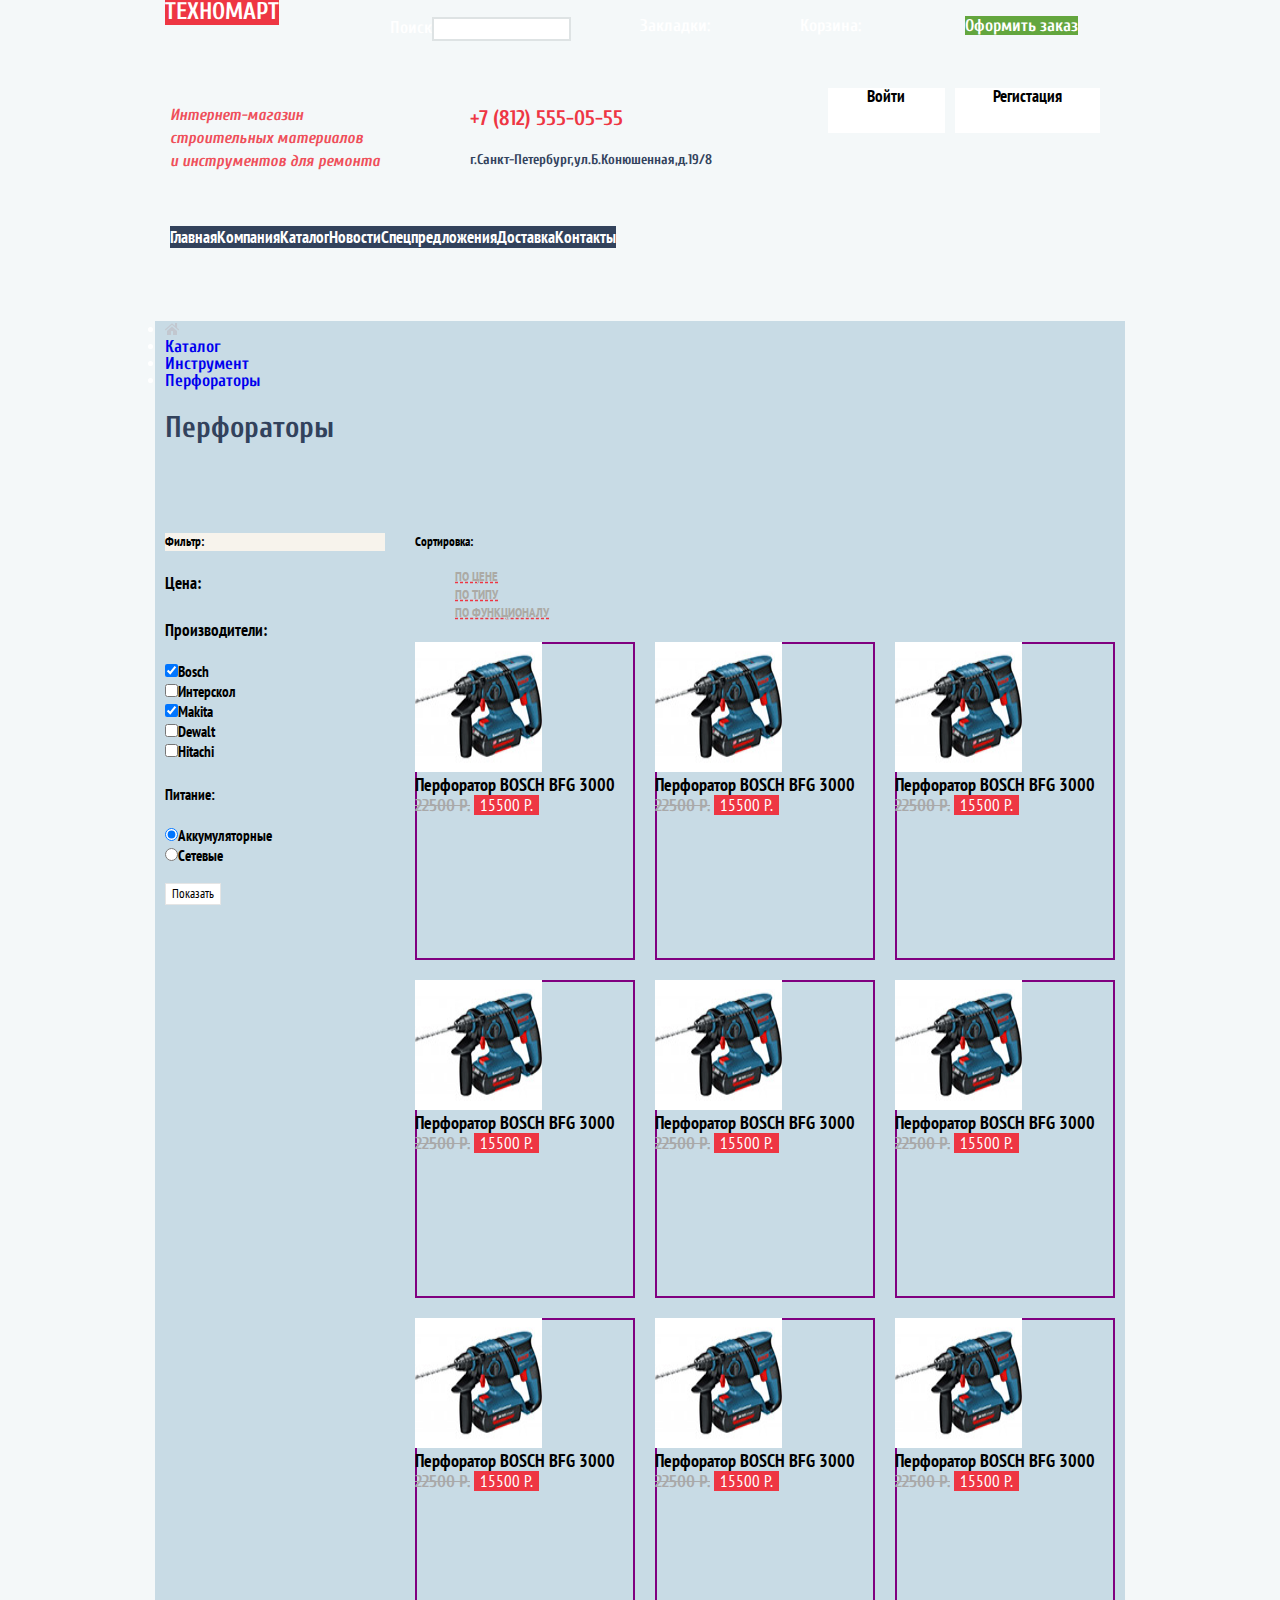
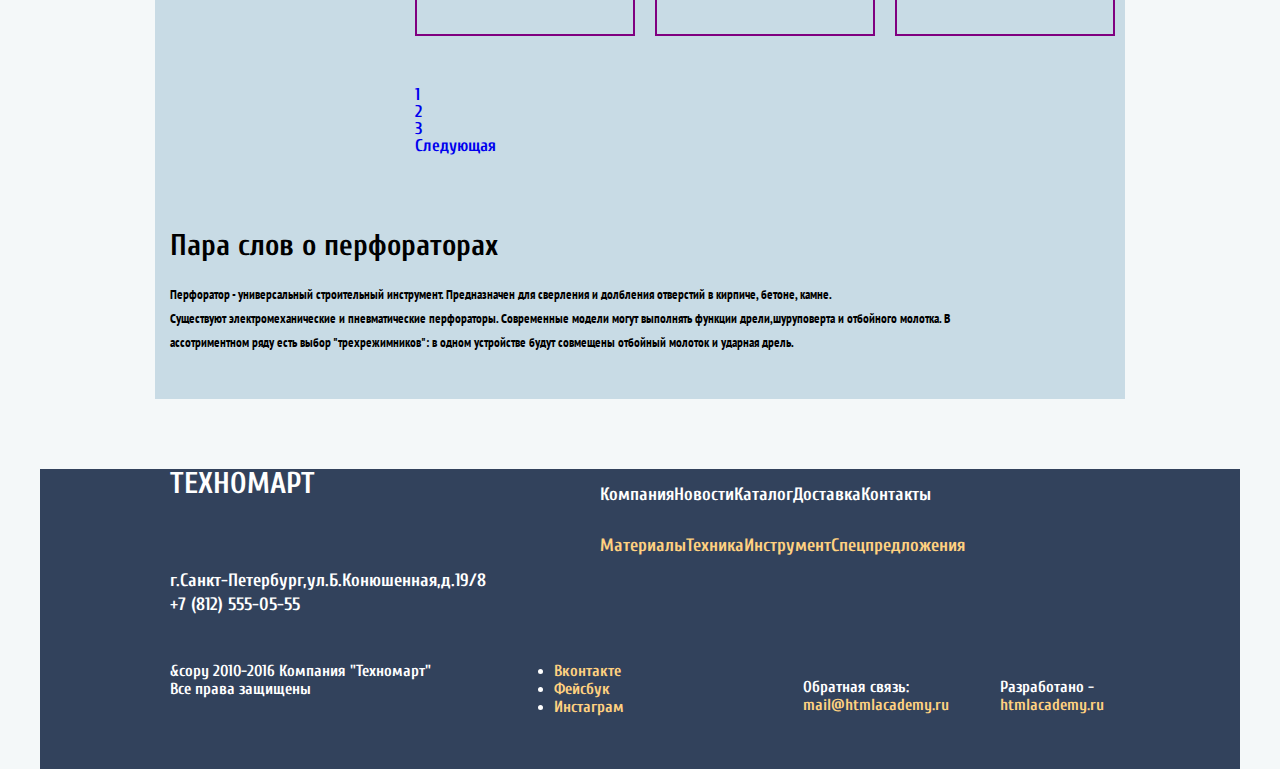
==== catalog.html @ 72fabd54 "Сетка на флексах" ====
<!DOCTYPE html>
<html lang="ru">
  <head>
    <meta charset="utf-8">
    <title>HTML Academy: Техномарт</title>
    <link href="https://fonts.googleapis.com/css?family=PT+Sans+Narrow:400,700&amp;subset=cyrillic" rel="stylesheet">
    <link href="https://fonts.googleapis.com/css?family=Cuprum:400,700&amp;subset=cyrillic" rel="stylesheet">
    <link href="css/normalize.css" rel="stylesheet">
    <link href="css/style.css" rel="stylesheet">
    <link href="css/outine.css" rel="stylesheet">
  </head>
  <body class="catalog-body">
    <header class="main-header">
    <nav class="interface">
      <div class="interface-wrapper">
      <div class="logo">
        <a href="index.html" class="logo-link">ТЕХНОМАРТ</a>
      </div>
      <div class="search">
        <p class="search-link">Поиск<input type="search"></p>
      </div>
      <div class="marks">
          <p class="marks-link">Закладки:<span class="number-of-marks"></span></p>
      </div>
      <div class="cart">
        <p class="cart-link">Корзина:<span class="number-of-items"></span></p>
      </div>
      <div class="order">
        <p class="order-link"><a href="arrange-order.html">Оформить заказ</a></p>
      </div>
    </div>
    </nav>
    <div class="info-sign-wrapper">
      <div class="about-us">
        <p>Интернет-магазин<br>
          строительных материалов<br>
          и инструментов для ремонта</p>
      </div>
      <section class="contact-information">
        <p class="ring-link number">+7 (812) 555-05-55</p>
        <p class="address">г.Санкт-Петербург,ул.Б.Конюшенная,д.19/8</p>
      </section>
      <section class="authorization">
        <a class="sign-in-icon sign-in" href="sign-up.html">Войти</a>
        <a class="sign-up" href="sign-up.html">Регистация</a>
      </section>
    </div>
    <nav class="header-site-navigation">
      <ul class="site-navigation">
        <li><a href="main.html">Главная</a></li>
        <li><a href="about-us.html">Компания</a></li>
        <li><a href="catalog.html">Каталог</a></li>
        <li><a href="news.html">Новости</a></li>
        <li><a href="special-offers.html">Спецпредложения</a></li>
        <li><a href="delivery.html">Доставка</a></li>
        <li><a href="contacts.html">Контакты</a></li>
      </ul>
    </nav>
    </header>
    <main class="catalog-page">
        <ul class="breadcrumps">
          <li><a href="index.html" class="home"><img src="css/img/dec/icon-home.svg"></a></li>
          <li class="arrow"><a href="catalog.html">Каталог</a></li>
          <li class="arrow"><a href="tools.html">Инструмент</a></li>
          <li class="arrow"><a href="perforators.html">Перфораторы</a></li>
        </ul>
        <div class="catalog-name">Перфораторы</div>
        <div class="catalog-columns">
        <section class="filters">
          <h2 class="filter-head">Фильтр:<span></span></h2>
          <span class="catalog-filtration">
          <h3 class="filter-item">Цена:<span></span></h3>
        </span>
        <h3 class="filter-item">Производители:</h3>
            <p><input type="checkbox" checked><span class="filter-brand">Bosch</span><br>
            <input type="checkbox"><span class="filter-brand">Интерскол</span><br>
            <input type="checkbox" checked><span class="filter-brand"><span>Makita</span><br>
            <input type="checkbox"><span class="filter-brand">Dewalt</span><br>
            <input type="checkbox"><span class="filter-brand">Hitachi</span></p>
        <h3 class="filter-item"><span class="filter-brand">Питание:</span></h3>
            <p><input type="radio" checked><span class="filter-supply">Аккумуляторные</span><br>
            <input type="radio"><span class="filter-supply">Сетевые</span></p>
          <span><button class="show">Показать</button></span>
        </section>
        <section class="catalog">
          <section class="catalog-filtration">
            <h2 class="sort-head">Сортировка:</h2>
            <ul class="sorting">
              <li><span>ПО ЦЕНЕ</span></li>
              <li><span>ПО ТИПУ</span></li>
              <li><span>ПО ФУНКЦИОНАЛУ</span></li>
            </ul>
          </section>
          <ul class="catalog-list">
            <li class="catalog-item"><a href="bfg9000.html"><img src="img/content/Drill3000.jpg" width="127" height="130" alt="Перфоратор BOSCH BFG 3000"></a><div class="item-name">Перфоратор BOSCH BFG 3000</div> <s>22500 Р.</s> <span><button class="add-to-cart">15500 Р.</button></span></li>
            <li class="catalog-item"><a href="bfg9000.html"><img src="img/content/Drill3000.jpg" width="127" height="130" alt="Перфоратор BOSCH BFG 3000"></a><div class="item-name">Перфоратор BOSCH BFG 3000</div> <s>22500 Р.</s> <span><button class="add-to-cart">15500 Р.</button></span></li>
            <li class="catalog-item"><a href="bfg9000.html"><img src="img/content/Drill3000.jpg" width="127" height="130" alt="Перфоратор BOSCH BFG 3000"></a><div class="item-name">Перфоратор BOSCH BFG 3000</div> <s>22500 Р.</s> <span><button class="add-to-cart">15500 Р.</button></span></li>
            <li class="catalog-item"><a href="bfg9000.html"><img src="img/content/Drill3000.jpg" width="127" height="130" alt="Перфоратор BOSCH BFG 3000"></a><div class="item-name">Перфоратор BOSCH BFG 3000</div> <s>22500 Р.</s> <span><button class="add-to-cart">15500 Р.</button></span></li>
            <li class="catalog-item"><a href="bfg9000.html"><img src="img/content/Drill3000.jpg" width="127" height="130" alt="Перфоратор BOSCH BFG 3000"></a><div class="item-name">Перфоратор BOSCH BFG 3000</div> <s>22500 Р.</s> <span><button class="add-to-cart">15500 Р.</button></span></li>
            <li class="catalog-item"><a href="bfg9000.html"><img src="img/content/Drill3000.jpg" width="127" height="130" alt="Перфоратор BOSCH BFG 3000"></a><div class="item-name">Перфоратор BOSCH BFG 3000</div> <s>22500 Р.</s> <span><button class="add-to-cart">15500 Р.</button></span></li>
            <li class="catalog-item"><a href="bfg9000.html"><img src="img/content/Drill3000.jpg" width="127" height="130" alt="Перфоратор BOSCH BFG 3000"></a><div class="item-name">Перфоратор BOSCH BFG 3000</div> <s>22500 Р.</s> <span><button class="add-to-cart">15500 Р.</button></span></li>
            <li class="catalog-item"><a href="bfg9000.html"><img src="img/content/Drill3000.jpg" width="127" height="130" alt="Перфоратор BOSCH BFG 3000"></a><div class="item-name">Перфоратор BOSCH BFG 3000</div> <s>22500 Р.</s> <span><button class="add-to-cart">15500 Р.</button></span></li>
            <li class="catalog-item"><a href="bfg9000.html"><img src="img/content/Drill3000.jpg" width="127" height="130" alt="Перфоратор BOSCH BFG 3000"></a><div class="item-name">Перфоратор BOSCH BFG 3000</div> <s>22500 Р.</s> <span><button class="add-to-cart">15500 Р.</button></span></li>
          </ul>
          <ul class="pagination-list">
            <li><span><a href="page-1-perforators">1</a></span></li>
            <li><span><a href="page-2-perforators">2</a></span></li>
            <li><span><a href="page-3-perforators">3</a></span></li>
            <li><span><a href="next-page-perforators">Следующая</a></span></li>
          </ul>
        </section>
      </div>
      <section class="about-catalog-item">
        <h2 class="brief-info">Пара слов о перфораторах</h2>
          <p>Перфоратор - универсальный строительный инструмент. Предназначен для сверления и долбления отверстий в кирпиче, бетоне, камне.<br>
            Существуют электромеханические и пневматические перфораторы. Современные модели могут выполнять функции дрели,шуруповерта и отбойного молотка. В<br>
            ассотриментном ряду есть выбор "трехрежимников": в одном устройстве будут совмещены отбойный молоток и ударная дрель.</p>
      </section>
      </main>
      <footer class="main-footer">
        <div class="higher-footer">
          <div class="logo-address-number">
            <div class="logo-footer">
              <span class="bottom-logo">ТЕХНОМАРТ</span>
            </div>
            <ul class="find-us">
              <li>г.Санкт-Петербург,ул.Б.Конюшенная,д.19/8</li>
              <li class="ring-link">+7 (812) 555-05-55</li>
            </ul>
        </div>
          <div class="bottom-site-navigation">
          <nav class="site-navigation-bottom">
            <ul class="uncolored">
              <li><a href="about-us.html">Компания</a></li>
              <li><a href="news.html">Новости</a></li>
              <li><a href="catalog.html">Каталог</a></li>
              <li><a href="delivery.html">Доставка</a></li>
              <li><a href="contacts.html">Контакты</a></li>
            </ul>
            <ul class="colored">
              <li><a href="materials.html">Материалы</a></li>
              <li><a href="equiptment.html">Техника</a></li>
              <li><a href="tool.html">Инструмент</a></li>
              <li><a href="special-offer.html">Спецпредложения</a></li>
            </ul>
          </nav>
        </div>
    </div>
        <div class="low-footer">
          <p class="copyright">
            &amp;copy 2010-2016 Компания "Техномарт"<br>
              Все права защищены
          </p>
          <div class="social">
            <li><a class="social-button" href="#">Вконтакте</a></li>
            <li><a class="social-button" href="#">Фейсбук</a></li>
            <li><a class="social-button" href="#">Инстаграм</a></li>
          </div>
          <p class="feedback">
            Обратная связь:<br>
            <a href="https://htmlacademy.ru/intensive/htmlcss" class="colored">mail@htmlacademy.ru</a>
          </p>
          <p class="developers-info">
            Разработано - <br>
            <a href="https://htmlacademy.ru/intensive/htmlcss" class="colored">htmlacademy.ru</a>
          </p>
        </div>
      </footer>
  </body>
</html>
---- css/style.css ----
body{
  margin: 0;
  padding: 0;

  font-family: "PT Sans Narrow", Arial, sans-serif;
  font-size: 17px;
  font-weight: 700;
  line-height: 17px;
  text-transform: inherit;
  color: #ffffff;

  background-color: #f4f8f9;

}

a {
  text-decoration: none;
}

.interface {
    background-color: #293449;
    font-family: 'Cuprum', sans-serif;
    font-size: 17px;
    line-height: 18px;
}

.logo a {
    font-size: 24px;
    line-height: 24px;
    background-color: #ee3643;
    color: #ffffff;
}

.logo a:focus,
.logo a:hover {
  background-color: #ca2c37;
}

.logo a:active {
  background-color: #ba2732;
}

.interface .order-link a{
    text-decoration: none;
    color: #ffffff;
    background-color: #63a63e;
}

.interface .order-link a:hover,
.interface .order-link a:focus {
    background-color: #5fbb2d;
}

.interface .order-link a:active {
  background-color: #518534;
}

.about-us {
  font-family: 'Cuprum', sans-serif;
  font-style: italic;
  font-size: 16px;
  line-height: 23px;
  color: #ef505b;
}

.number {
  font-family: 'Cuprum', sans-serif;
  font-size: 21px;
  line-height: 18px;
  color: #ee3643;
}

.address {
  font-family: 'Cuprum', sans-serif;
  font-size: 14px;
  line-height: 24px;
  color: #32425c;
}

.authorization a {
  background-color: #ffffff;
  color: #000000;
}

.header-site-navigation ul {
  list-style: none;
}

.header-site-navigation  li a {
  color: #ffffff;
  background-color: #32425c;
}

.header-site-navigation  li a:hover,
.header-site-navigation  li a:focus {
  background-color: #293449;
}

.header-site-navigation  li a:active {
  background-color: #1d2739;
  color: #8e939c;
}

}
.gray-color {
  background-color: #f4f7f9;

}

main {
    background-color: #c8dbe5;

    font-family: 'Cuprum', sans-serif;
}

.catalog {
  background-color: #fffff;

    font-family: 'Cuprum', sans-serif;
}

.services-list ul {
  list-style: none;
}

.services-list ul li {
   font-size: 24px;
   line-height: 30px;
   font-weight: bold;
}

.services-list ul li a {
  font-family: 'Cuprum', sans-serif;
  font-size: 14px;
  line-height: 24px;
  color: #ffffff;
  background-color: #e5e5e5;
}

.services-list ul li .red-link {
  font-family: 'Cuprum', sans-serif;
  font-size: 14px;
  line-height: 18px;
  color: #ffffff;
  background-color: #ee3643;
}

.services-list ul li .red-link:hover,
.services-list ul li .red-link:focus {
  background-color: #ca2c37;
}

.services-list ul li .red-link:active {
  background-color: #ba2732;
}

.services-list ul li a:hover,
.services-list ul li a:focus {
  background-color: #cccccc;
}

.services-list ul li a:active {
  background-color: #b2b2b2;
}

.brief-info {
  font-style: "PT Sans Narrow", Arial, sans-serif;
  font-size: 18px;
  line-height: 30px;
  color: #ffffff;
}


.sand-block {
  background-color: #f9f50;
}

.blue {
  font-family: 'Cuprum', sans-serif;
  font-size: 30px;
  line-height: 30px;
  color: #32425c;
}

.red-link {
  font-family: 'Cuprum', sans-serif;
  font-size: 14px;
  line-height: 18px;
  background-color: #ee3643;
  color: #ffffff;
}
.red-link:hover,
.red-link:focus {
  background-color: #ca2c37;
}

.red-link:active {
  background-color: #ba2732;
}

.populars {
  list-style:none;
}

.item-name {
  font-family: "PT Sans Narrow", Arial, sans-serif;
  font-size: 18px;
  line-height: 20px;
  color: #000000;
  font-weight: bold;
}

s {
  font-size: 17px;
  line-height: 18px;
  color: #a9a9a9;
  text-decoration: line-through;
}

.add-to-cart {
  font-family: "PT Sans Narrow", Arial, sans-serif;
  font-size: 17px;
  line-height: 18px;
  color: white;
  background-color: #ee3643;
  border: none;
}

.list-manufacturers {
  list-style: none;
}

.title-of-list {
  font-family: 'Cuprum', sans-serif;
  font-size: 30px;
  line-height: 24px;
  color: #000000;
}

.description {
  font-family: "PT Sans Narrow", Arial, sans-serif;
  font-size: 13px;
  line-height: 24px;
  color: #000000;
}

.title-of-service {
  font-family: 'Cuprum', sans-serif;
  font-size: 36px;
  line-height: 24px;
  color: #32425c;
}

.information-list {
  list-style: none;
}

.picture-swapping {
  font-family: 'Cuprum', sans-serif;
  font-weight: bold;
  font-size: 21px;
  line-height: 30px;
  background-color: #32425c;
  color: #ffffff;
}

.picture-swapping:hover,
.picture-swapping:focus {
  background-color: #293449;
}

.picture-swapping:active {
  background-color: #ffffff;
  color: #293449;
}

.delivery-companies li {
  font-family: "PT Sans Narrow", Arial, sans-serif;
  font-size: 18px;
  line-height: 20px;
  color: #000000;
}

.pop-up {
  font-family: 'Cuprum', sans-serif;
  font-size: 14px;
  line-height: 18px;
  background-color: #ee3643;
  color: #ffffff;
}

.bottom-logo {
  font-family: 'Cuprum', sans-serif;
  font-size: 30px;
  line-height: 30px;
  color: #ffffff;
}

.find-us {
  list-style: none;
  font-family: 'Cuprum', sans-serif;
  font-size: 18px;
  line-height: 24px;
  color: #ffffff;
}

.site-navigation-bottom ul {
  list-style: none;
}

.site-navigation-bottom ul a {
  font-family: 'Cuprum', sans-serif;
  font-size: 18px;
  line-height: inherit;
  color: #ffffff;
}

.colored li a {
  color: #ffd180;
}

.site-navigation-bottom ul a:hover,
.site-navigation-bottom ul a:focus {
  text-decoration: underline;
}

.index-content {
  background-color: #d3e2e8;
}

.service {
  background-color: #f5f8fa;
}


footer {
  background-color: #32425c;
}

.low-footer {
  background-color: #29449;
  font-family: 'Cuprum', sans-serif;
  font-size: 16px;
  line-height: 18px;
  color: #ffffff;
}

.low-footer a {
  color: #ffd180;
}

.low-footer a:hover,
.low-footer a:focus {
  text-decoration: underline;
}

.low-footer a:active {
  color: #ee3643;
  text-decoration: none;
}

.low-footer ul {
  list-style:none;
}

form {
  background-color: #ffffff;
  font-family: 'Cuprum', sans-serif;
  font-size: 18px;
  line-height: 18px;
  color: #000000;
}

input {
  border: 2px solid #dee3e4;
  font-family: "PT Sans Narrow", Arial, sans-serif;
  font-size: 13px;
  line-height: 18px;
  color: #cccccc;
}

.bottom-modal-part {
  background-color: #f4f4f4;
}

.user-menu {
  list-style: none;
}

.user-menu a {
  font-family: 'Cuprum', sans-serif;
  font-size: 16px;
  line-height: 18px;
  color: #32425c;
}

.breadcrumps ul {
  list-style: none;
}

.breadcrumps ul li a {
  font-family: "PT Sans Narrow", Arial, sans-serif;
  font-size: 13px;
  line-height: 18px;
  color: #000000;
}

.breadcrumps ul li a:hover,
.breadcrumps ul li a:focus {
  text-decoration: underline;
}

.catalog-name {
  font-family: 'Cuprum', sans-serif;
  font-size: 30px;
  line-height: 30px;
  color: #32425c;
}

.filter-head {
  background-color: #f7f3ec;
}

.filter-item {
  font-family: "PT Sans Narrow", Arial, sans-serif;
  font-size: 17px;
  line-height: 30px;
  font-weight: bold;
  color: #000000;
}
.show {
  font-family: "PT Sans Narrow", Arial, sans-serif;
  font-size: 13px;
  line-height: 18px;
  color: #000000;
  border: 1px solid #e5e5e5;
  background-color: #ffffff;
}

.sort-head,
.filter-head {
  font-family: "PT Sans Narrow", Arial, sans-serif;
  font-size: 13px;
  line-height: 18px;
  color: #000000;
}
.sorting {
  list-style: none;
}

.catalog-filtration {
}

.sorting li {
  font-family: "PT Sans Narrow", Arial, sans-serif;
  font-size: 13px;
  line-height: 18px;
  color: #acaaa5;
  text-decoration: underline;
  text-decoration-style: dashed;
  text-decoration-color: #ee3643;
}

.sorting li:hover,
.sorting li:focus {
  color: #000000;
  text-decoration: underline;
  text-decoration-style: solid;
  text-decoration-color: #ee3643;
}

.sorting li:active {
  color: #ee3643;
  text-decoration: none;
}

.pictures-of-items ul {
  list-style: none;
}

.catalog-navigation ul {
  list-style: none;
}

.catalog-navigation ul li a {
  font-family: "PT Sans Narrow", Arial, sans-serif;
  font-size: 13px;
  line-height: 18px;
  color: #000000;
  background-color: #ffffff;
  border: 1px solid #e5e5e5;
  border-radius: 2px;
}

.catalog-navigation ul li a:hover,
.catalog-navigation ul li a:focus {
  border: 1px solid #bdc6ca;
}

.catalog-navigation ul li a:active {
  border-color: #ee3643;
}

.about-catalog-item {
}

.about-catalog-item h2 {
  font-family: 'Cuprum', sans-serif;
  font-size: 30px;
  line-height: 24px;
  color: #000000;

}

.about-catalog-item p {
  font-family: "PT Sans Narrow", Arial, sans-serif;
  font-size: 13px;
  line-height: 24px;
  color: #000000;
}

.filter-brand,
.filter-supply {
  font-family: "PT Sans Narrow", Arial, sans-serif;
  font-size: 15px;
  line-height: 20px;
  color: #000000;
}

.visually-hidden {
  visibility: hidden;
}
/* СЕТКА */
html,
body {
  min-width: 1200px;
  min-height: 2249px;
}

.index-body {
  /*временно для сетки*/
  background-image: url(img/bakground/technomart-index-1000.jpg);
  background-repeat: no-repeat;
  background-size: 1200px 3151px;
  background-position: center;
}

.catalog-body {
  background-image: url(img/background/technomart-cataog-1000.jpg);
  background-repeat: no-repeat;
  background-size: 1200px 2249px;
  background-position: top center;
}

.main-header {
   width: 1200px;
   margin: 0 auto;
   min-height: 320px;
   margin-bottom: 60px;
}


.interface {
  display: flex;
  flex-direction: row;
  min-height: 40px;
  margin-bottom: 40px;
  background-color: #293449;
  background-color: transparent;
}


.interface .interface-wrapper {
  display: flex;
  flex-direction: row;
  justify-content: flex-start;
  margin: 0 auto;
  width: 1200px;
  background-color: ##293449;
}
.logo {
  margin-left: 125px;
  padding: 0;
  width: 225px;
  height: 48px;
}

.search {
  margin: 0;
  padding: 0;
  width: 250px;
  height: 46px;
}

.marks {
  margin: 0;
  padding: 0;
  width: 160px;
  height: 46px;
}

.cart {
  margin: 0;
  padding: 0;
  width: 165px;
  height: 46px;
}

.order {
  margin: 0;
  padding: 0;
  width: 150px;
  height: 46px;

}

.info-sign-wrapper {
  display: flex;
  flex-direction: row;
  margin: 40px auto;
  min-height: 72px;
  width: 940px;
}

.header-site-navigation {
  display: flex;
  flex-direction: row;
  margin-bottom: 60px;
  margin-left: auto;
  margin-right: auto;
  height: 60px;
  width: 940px;
}

.site-navigation {
  display: flex;
  flex-direction: row;
  margin: 0;
  padding: 0;
  list-style: none;
  height: inherit;
  width: inherit;
}


.about-us {
  margin: 0;
  padding: 0;
  height: inherit;
  width: 300px;
}

.contact-information {
  margin: 0;
  padding: 0;
  height: inherit;
  width: 340px;
}

.authorization {
  display: flex;
  margin: 0;
  padding: 0;
  height: inherit;
  width: 300px;
}

.sign-in {
  margin-left: 18px;
  margin-right: 10px;
  width: 121px;
  height: 45px;
  text-align: center;
}

.sign-up {
  margin-right: 10px;
  width: 150px;
  height: 45px;
  text-align: center;
}
main {
  display:flex;
  flex-direction: column;
  width: 950px;
  margin: 0 auto;
  padding: 0 10px;
  margin-bottom: 70px;
}

.services-list {
  display: flex;
  flex-direction: row;
  flex-wrap: wrap;
  margin: 0;
  padding: 0;
  width: inherit;
  height: 409px;
  margin-bottom: 53px;
}

.list-of-services {
  display: flex;
  flex-direction: row;
  flex-wrap: wrap;
  justify-content: space-between;
  margin: 0;
  padding: 0;
  list-style: none;
}

.service-item {
  width: 305px;
  height: 123px;
  margin-bottom: 20px;
}

.popular {
  margin: 0;
  padding: 0;
  width: inherit;
  height: 867px;
  margin-bottom: 85px;
}

.service-wrapper {
  margin: 0;
  padding: 0;
  width: inherit;
  height: 990px;
  background: none;
}

.sand-block {
  margin: 0;
  padding: 0;
  width: inherit;
  height: 89px;
  margin-bottom: 20px;
}

.populars {
  display: flex;
  flex-direction: row;
  justify-content: space-around;
  margin: 0;
  padding: 0;
  width: inherit;
  height: 318px;
  margin-bottom: 21px;
  list-style: none;
}

.item-popular {
  margin: 0;
  padding: 0;
  height: inherit;
  width: 220px;
}

.list-manufacturers {
  display: flex;
  flex-direction: row;
  flex-wrap: wrap;
  justify-content: space-around;
  margin: 0;
  padding: 0;
  width: inherit;
  height: 318px;
  margin-bottom: 21px;
  list-style: none;
}

.item-manufacturer {
  margin: 0;
  padding: 0;
  height: 145px;
  width: 220px;
}
.service-popup {
  display: flex;
  flex-direction: row;
  margin: 0;
  padding: 0;
  width: inherit;
  height: 287px;
  margin-bottom: 80px;
  list-style: none;
}
.service-description {
  margin-top: 65px;
  width: inherit;
  height: 110px;
  margin-bottom: 60px;
}


.information-list {
  display: flex;
  flex-direction: column;
  flex-grow: 3;
  margin: 0;
  padding: 0;
  width: 245px;
  height: 185px;
  margin-right: 80px;
}

.small-review {
  margin: 0;
  padding: 0;
  width: 750px;
  height: 282px;
  flex-grow: 1;
}

.transport-contacts {
  display: flex;
  flex-direction: row;
  justify-content: space-between;
  margin: 0;
  padding: 0;
  width: inherit;
  height: 369px;
}

.transport {
  margin: 0;
  padding: 0;
  height: inherit;
  width: 560px;
  margin-right: 61px;
}

.contacts {
  margin: 0;
  padding: 0;
  height: inherit;
  width: 330px;

}

footer {
  margin: 0 auto;
  width: 1200px;
  min-height: 300px;
}

.higher-footer {
  display: flex;
  flex-direction: row;
  justify-content: space-between;
  margin: 0 auto;
  padding: 0;
  width: 940px;
  height: 193px;
}

.logo-address-number {
  display: flex;
  flex-direction: column;
  width: 320px;
  margin-right: 70px;
  /* Временно для сетки */
  min-height: 140px;
}

.logo-footer {
  margin: 0;
  padding: 0;
  margin-bottom: 32px;
  width: 220px;
  /* Временно для сетки */
  min-height: 68px;
}

.find-us {
  margin: 0;
  padding: 0;
  width: 320px;
  /* Временно для сетки */
  min-height: 42px;
}

.bottom-site-navigation {
  display: flex;
  flex-direction: row;
  flex-wrap: wrap;
  width: 550px;
  /* Временно для сетки */
  min-height: 140px;
}
.site-navigation-bottom {
  display: flex;
  flex-direction: column;
}

.site-navigation-bottom .uncolored {
  display: flex;
  flex-direction: row;

}

.site-navigation-bottom .colored {
  display: flex;
  flex-direction: row;
}

.low-footer {
  display: flex;
  margin: 0 auto;
  padding: 0;
  width: 940px;
  height: 107px;
}

.copyright {
  width: 320px;
  margin: 0;
  margin-right: 70px;
  text-align:;

  /* Временно для сетки */
  min-height: 100px;
}

.social {
  width: 131px;
  margin-right: 120px;
}

.feedback {
  width: 150px;
  margin-right: 50px;
}

.developers-info {
  width: 100px;
  margin-left: auto;
  margin-right: 10px;
}
/* Сетка для каталога */

.catalog-body .main-header {
  width: 1200px;
  margin: 0 auto;
  min-height: 320px;
  margin-bottom: 1px;
}

.catalog-page {
  display:flex;
  flex-direction: column;
  width: 950px;
  margin: 0 auto;
  padding: 0 10px;
  margin-bottom: 70px;
}
.catalog-body .header-site-navigation {
  margin-bottom: 20px;
}

.catalog-body .site-navigation {
  margin-bottom: 20px;
}

.breadcrumps {
  padding: 0;
  margin: 0;
  margin-bottom: 24px;
  /* Временно для сетки */
  min-height: 12px;
}

.catalog-name {
  padding: 0;
  margin: 0;
  margin-bottom: 20px;
  background-color: #f2f6f8 transparent;
  /* Временно для сетки */
  min-height: 89px;
}
.catalog-columns {
  display: flex;
  justify-content: space-between;
  margin-bottom: 55px;
}

.filters {
  width: 220px;
  /* Временно для сетки */
  min-height: 1150px;
}

.catalog {
  width: 700px;
  /* Временно для сетки */
  min-height: 1150px;
}

.catalog-filtration {
  width: 700px;
  margin-bottom: 20px;
  /* Временно для сетки */
  min-height: 39px;
  background-color: #f7f3ec transparent;
}

.catalog-list {
  display: flex;
  flex-wrap: wrap;
  padding: 0;
  margin: 0;
  list-style: none;
  margin-bottom: 30px;
}

.catalog-item {
  width: 220px;
  margin-bottom: 20px;
  margin-right: 20px;
  /* Временно для сетки */
  min-height: 318px;
  background-color: transparent;
  box-shadow: inset 0 0 0 2px purple;
}

.catalog-item:nth-child(3n) {
  margin-right: 0;
}

.pagination-list {
  padding: 0;
  margin: 0;
  list-style: none;
  /* Временно для сетки */
  min-height: 39px;
}

.about-catalog-item {
  padding: 0;
  margin: 0 auto;
  width: 940px;
  /* Временно для сетки */
  min-height: 190px;
  background-color: #f2f6f8 transparent;
}

.main-footer {
}
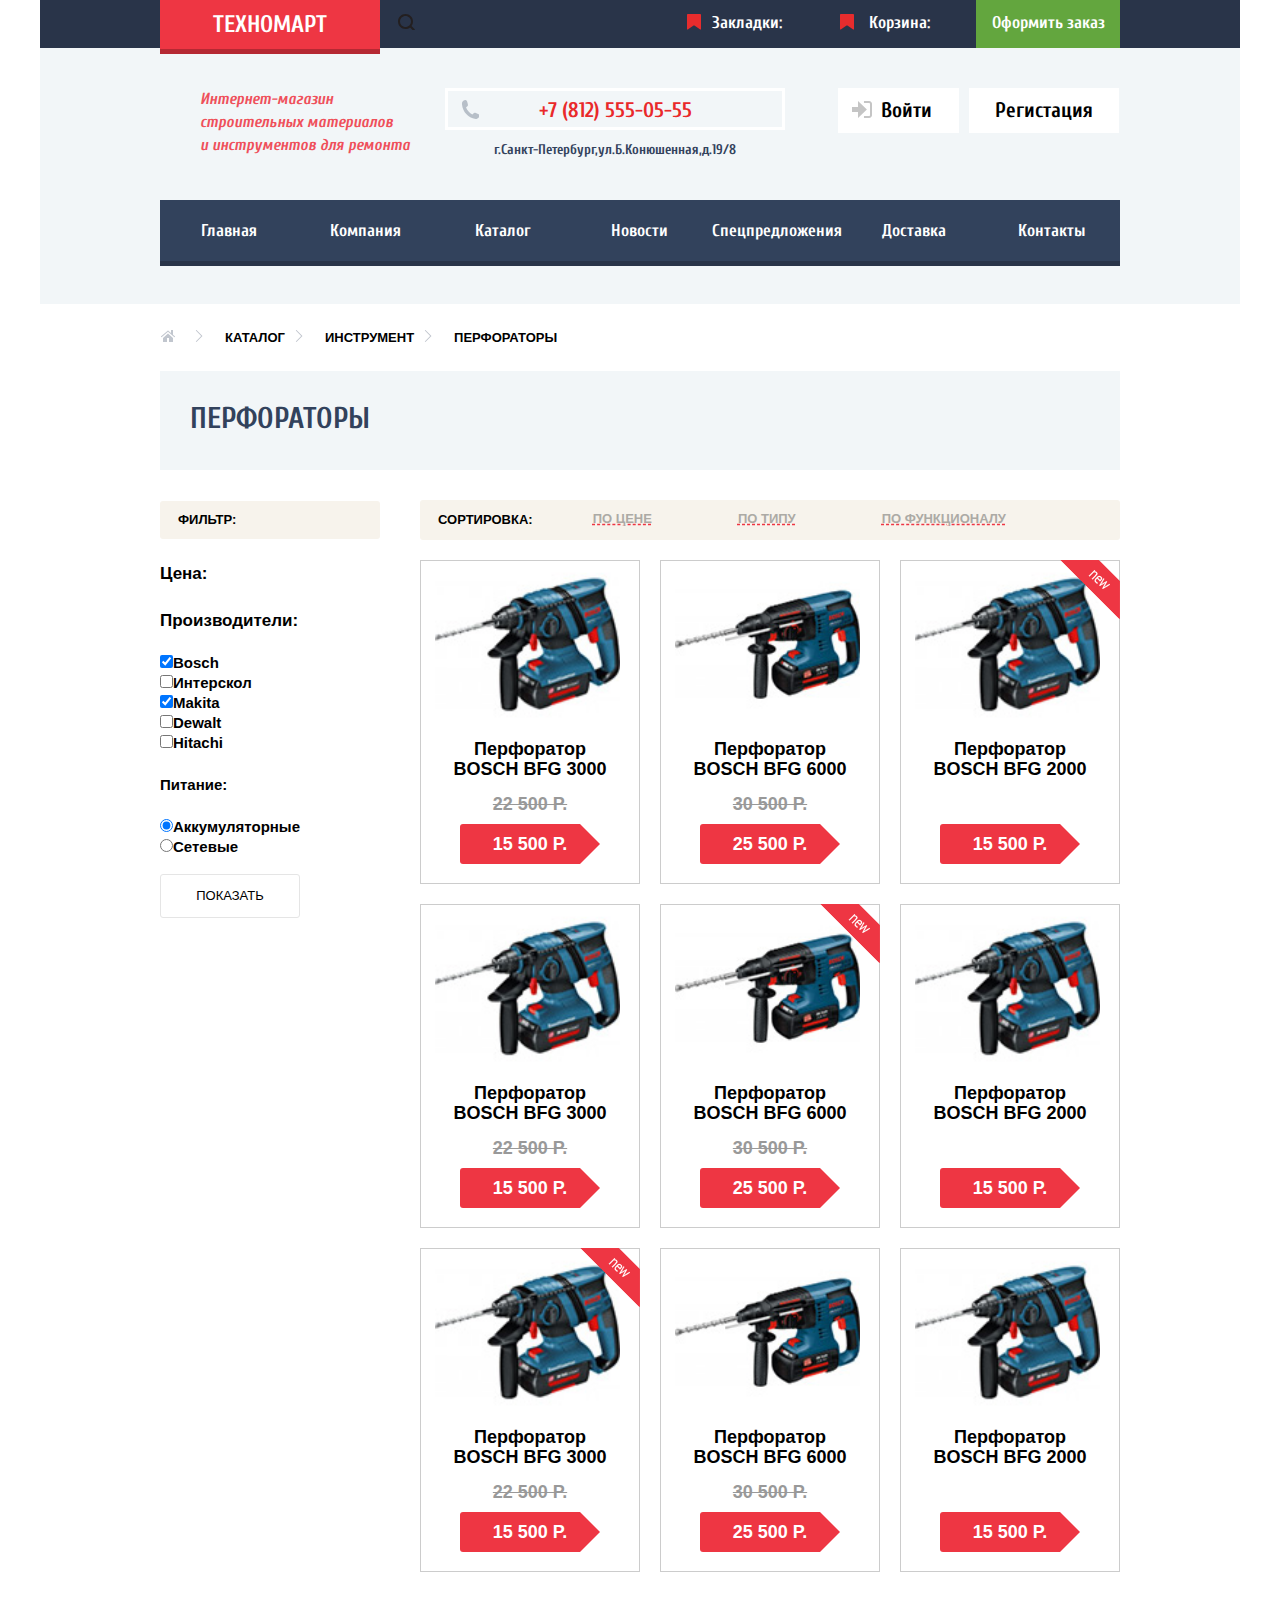
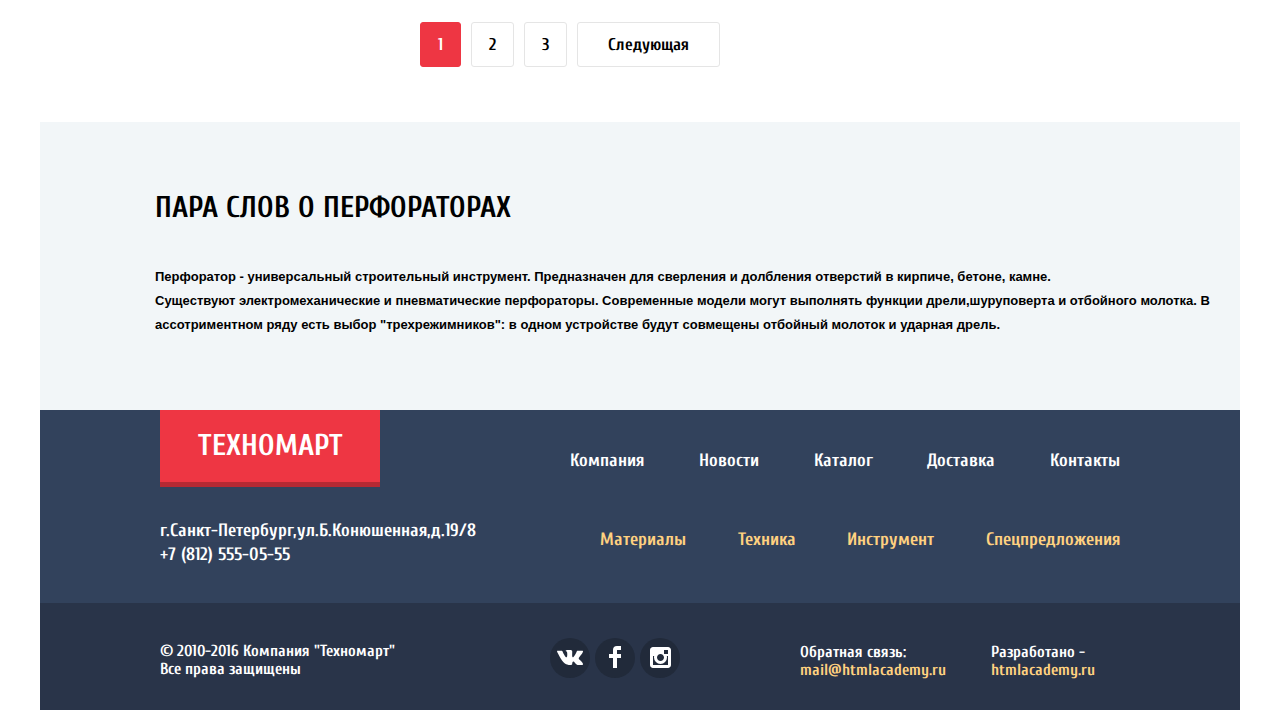
==== commit 5ce20f55: "Декоративные элементы" ====
--- a/catalog.html
+++ b/catalog.html
@@ -7,7 +7,7 @@
     <link href="https://fonts.googleapis.com/css?family=Cuprum:400,700&amp;subset=cyrillic" rel="stylesheet">
     <link href="css/normalize.css" rel="stylesheet">
     <link href="css/style.css" rel="stylesheet">
-    <link href="css/outine.css" rel="stylesheet">
+    <link href="css/outlie.css" rel="stylesheet">
   </head>
   <body class="catalog-body">
     <header class="main-header">
@@ -17,90 +17,175 @@
         <a href="index.html" class="logo-link">ТЕХНОМАРТ</a>
       </div>
       <div class="search">
-        <p class="search-link">Поиск<input type="search"></p>
+        <div class="search-icon"></div>
       </div>
       <div class="marks">
-          <p class="marks-link">Закладки:<span class="number-of-marks"></span></p>
+          <div class="marks-icon"></div>Закладки:<span class="number-of-marks"></span>
       </div>
       <div class="cart">
-        <p class="cart-link">Корзина:<span class="number-of-items"></span></p>
-      </div>
-      <div class="order">
-        <p class="order-link"><a href="arrange-order.html">Оформить заказ</a></p>
-      </div>
+        <div class="cart-icon"></div>Корзина:<span class="number-of-items"></span>
+      </div>
+      <a class="order" href="#">
+        Оформить заказ
+      </a>
     </div>
     </nav>
     <div class="info-sign-wrapper">
       <div class="about-us">
-        <p>Интернет-магазин<br>
+        Интернет-магазин<br>
           строительных материалов<br>
-          и инструментов для ремонта</p>
+          и инструментов для ремонта
       </div>
       <section class="contact-information">
-        <p class="ring-link number">+7 (812) 555-05-55</p>
-        <p class="address">г.Санкт-Петербург,ул.Б.Конюшенная,д.19/8</p>
+        <h2 class="visually-hidden">Контакная информация</h2>
+        <div class="header-number"><div class="icon-phone"></div>+7 (812) 555-05-55</div>
+        <span class="header-address">г.Санкт-Петербург,ул.Б.Конюшенная,д.19/8</span>
       </section>
       <section class="authorization">
-        <a class="sign-in-icon sign-in" href="sign-up.html">Войти</a>
+        <h2 class="visually-hidden">Авторизация</h2>
+        <a class="sign-in-icon sign-in" href="sign-up.html"><div class="sign-icon"></div><span>Войти</span></a>
         <a class="sign-up" href="sign-up.html">Регистация</a>
       </section>
     </div>
     <nav class="header-site-navigation">
-      <ul class="site-navigation">
-        <li><a href="main.html">Главная</a></li>
-        <li><a href="about-us.html">Компания</a></li>
-        <li><a href="catalog.html">Каталог</a></li>
-        <li><a href="news.html">Новости</a></li>
-        <li><a href="special-offers.html">Спецпредложения</a></li>
-        <li><a href="delivery.html">Доставка</a></li>
-        <li><a href="contacts.html">Контакты</a></li>
-      </ul>
+        <a href="index.html">Главная</a>
+        <a href="about-us.html">Компания</a>
+        <a href="catalog.html">Каталог</a>
+        <a href="news.html">Новости</a>
+        <a href="special-offers.html">Спецпредложения</a>
+        <a href="delivery.html">Доставка</a>
+        <a href="contacts.html">Контакты</a>
     </nav>
     </header>
     <main class="catalog-page">
         <ul class="breadcrumps">
-          <li><a href="index.html" class="home"><img src="css/img/dec/icon-home.svg"></a></li>
-          <li class="arrow"><a href="catalog.html">Каталог</a></li>
-          <li class="arrow"><a href="tools.html">Инструмент</a></li>
-          <li class="arrow"><a href="perforators.html">Перфораторы</a></li>
+          <li>
+            <a href="index.html" class="home"><div class="icon-home home"></div></a></li>
+          <li>
+            <div class="icon-right-small arrow"></div><a href="catalog.html">Каталог</a></li>
+          <li>
+            <div class="icon-right-small arrow"></div><a href="tools.html">Инструмент</a></li>
+          <li>
+            <div class="icon-right-small arrow"></div><a href="perforators.html">Перфораторы</a></li>
         </ul>
         <div class="catalog-name">Перфораторы</div>
         <div class="catalog-columns">
         <section class="filters">
           <h2 class="filter-head">Фильтр:<span></span></h2>
-          <span class="catalog-filtration">
-          <h3 class="filter-item">Цена:<span></span></h3>
-        </span>
+          <div class="catalog-filtration">
+          <p class="filter-item">Цена:<span></span></p>
+        </div>
         <h3 class="filter-item">Производители:</h3>
             <p><input type="checkbox" checked><span class="filter-brand">Bosch</span><br>
             <input type="checkbox"><span class="filter-brand">Интерскол</span><br>
-            <input type="checkbox" checked><span class="filter-brand"><span>Makita</span><br>
+            <input type="checkbox" checked><span class="filter-brand">Makita</span><br>
             <input type="checkbox"><span class="filter-brand">Dewalt</span><br>
             <input type="checkbox"><span class="filter-brand">Hitachi</span></p>
         <h3 class="filter-item"><span class="filter-brand">Питание:</span></h3>
             <p><input type="radio" checked><span class="filter-supply">Аккумуляторные</span><br>
             <input type="radio"><span class="filter-supply">Сетевые</span></p>
-          <span><button class="show">Показать</button></span>
+          <button class="show">Показать</button>
         </section>
         <section class="catalog">
-          <section class="catalog-filtration">
+          <h2 class="visually-hidden">Каталог</h2>
+          <section class="catalog-sorting">
             <h2 class="sort-head">Сортировка:</h2>
             <ul class="sorting">
-              <li><span>ПО ЦЕНЕ</span></li>
-              <li><span>ПО ТИПУ</span></li>
-              <li><span>ПО ФУНКЦИОНАЛУ</span></li>
+              <li><a href="#">по цене</a></li>
+              <li><a href="#">по типу</a></li>
+              <li><a href="#">по функционалу</a></li>
             </ul>
           </section>
           <ul class="catalog-list">
-            <li class="catalog-item"><a href="bfg9000.html"><img src="img/content/Drill3000.jpg" width="127" height="130" alt="Перфоратор BOSCH BFG 3000"></a><div class="item-name">Перфоратор BOSCH BFG 3000</div> <s>22500 Р.</s> <span><button class="add-to-cart">15500 Р.</button></span></li>
-            <li class="catalog-item"><a href="bfg9000.html"><img src="img/content/Drill3000.jpg" width="127" height="130" alt="Перфоратор BOSCH BFG 3000"></a><div class="item-name">Перфоратор BOSCH BFG 3000</div> <s>22500 Р.</s> <span><button class="add-to-cart">15500 Р.</button></span></li>
-            <li class="catalog-item"><a href="bfg9000.html"><img src="img/content/Drill3000.jpg" width="127" height="130" alt="Перфоратор BOSCH BFG 3000"></a><div class="item-name">Перфоратор BOSCH BFG 3000</div> <s>22500 Р.</s> <span><button class="add-to-cart">15500 Р.</button></span></li>
-            <li class="catalog-item"><a href="bfg9000.html"><img src="img/content/Drill3000.jpg" width="127" height="130" alt="Перфоратор BOSCH BFG 3000"></a><div class="item-name">Перфоратор BOSCH BFG 3000</div> <s>22500 Р.</s> <span><button class="add-to-cart">15500 Р.</button></span></li>
-            <li class="catalog-item"><a href="bfg9000.html"><img src="img/content/Drill3000.jpg" width="127" height="130" alt="Перфоратор BOSCH BFG 3000"></a><div class="item-name">Перфоратор BOSCH BFG 3000</div> <s>22500 Р.</s> <span><button class="add-to-cart">15500 Р.</button></span></li>
-            <li class="catalog-item"><a href="bfg9000.html"><img src="img/content/Drill3000.jpg" width="127" height="130" alt="Перфоратор BOSCH BFG 3000"></a><div class="item-name">Перфоратор BOSCH BFG 3000</div> <s>22500 Р.</s> <span><button class="add-to-cart">15500 Р.</button></span></li>
-            <li class="catalog-item"><a href="bfg9000.html"><img src="img/content/Drill3000.jpg" width="127" height="130" alt="Перфоратор BOSCH BFG 3000"></a><div class="item-name">Перфоратор BOSCH BFG 3000</div> <s>22500 Р.</s> <span><button class="add-to-cart">15500 Р.</button></span></li>
-            <li class="catalog-item"><a href="bfg9000.html"><img src="img/content/Drill3000.jpg" width="127" height="130" alt="Перфоратор BOSCH BFG 3000"></a><div class="item-name">Перфоратор BOSCH BFG 3000</div> <s>22500 Р.</s> <span><button class="add-to-cart">15500 Р.</button></span></li>
-            <li class="catalog-item"><a href="bfg9000.html"><img src="img/content/Drill3000.jpg" width="127" height="130" alt="Перфоратор BOSCH BFG 3000"></a><div class="item-name">Перфоратор BOSCH BFG 3000</div> <s>22500 Р.</s> <span><button class="add-to-cart">15500 Р.</button></span></li>
+            <li class="catalog-item">
+                <div class="actions">
+                    <a href="#" class="buy">Купить</a>
+                    <a href="#" class="bookmark">В закладки</a>
+                </div>
+                <div class="image"><img src="img/content/Drill3000.jpg" width="185" height="168" alt="Перфоратор BOSCH BFG 3000"></div>
+                <div class="title">Перфоратор BOSCH BFG 3000</div>
+                <div class="discount">22 500 Р.</div>
+                <div class="price">15 500 Р.</div>
+              </li>
+            <li class="catalog-item">
+              <div class="actions">
+                <a href="#" class="buy">Купить</a>
+                <a href="#" class="bookmark">В закладки</a>
+            </div>
+            <div class="image"><img src="img/content/Drill6000.jpg" width="185" height="168" alt="Перфоратор BOSCH BFG 3000"></div>
+            <div class="title">Перфоратор BOSCH BFG 6000</div>
+            <div class="discount">30 500 Р.</div>
+            <div class="price">25 500 Р.</div>
+          </li>
+            <li class="catalog-item">
+              <div class="flag flag-new">новинка</div>
+              <div class="actions">
+                <a href="#" class="buy">Купить</a>
+                <a href="#" class="bookmark">В закладки</a>
+            </div>
+            <div class="image"><img src="img/content/Drill2000.jpg" width="185" height="168" alt="Перфоратор BOSCH BFG 3000"></div>
+            <div class="title">Перфоратор BOSCH BFG 2000</div>
+            <div class="discount"></div>
+            <div class="price">15 500 Р.</div>
+          </li>
+            <li class="catalog-item"><div class="actions">
+                <a href="#" class="buy">Купить</a>
+                <a href="#" class="bookmark">В закладки</a>
+            </div>
+            <div class="image"><img src="img/content/Drill3000.jpg" width="185" height="168" alt="Перфоратор BOSCH BFG 3000"></div>
+            <div class="title">Перфоратор BOSCH BFG 3000</div>
+            <div class="discount">22 500 Р.</div>
+            <div class="price">15 500 Р.</div>
+          </li>
+            <li class="catalog-item">
+              <div class="flag flag-new">новинка</div>
+              <div class="actions">
+                <a href="#" class="buy">Купить</a>
+                <a href="#" class="bookmark">В закладки</a>
+            </div>
+            <div class="image"><img src="img/content/Drill6000.jpg" width="185" height="168" alt="Перфоратор BOSCH BFG 3000"></div>
+            <div class="title">Перфоратор BOSCH BFG 6000</div>
+            <div class="discount">30 500 Р.</div>
+            <div class="price">25 500 Р.</div>
+          </li>
+            <li class="catalog-item"><div class="actions">
+                <a href="#" class="buy">Купить</a>
+                <a href="#" class="bookmark">В закладки</a>
+            </div>
+            <div class="image"><img src="img/content/Drill2000.jpg" width="185" height="168" alt="Перфоратор BOSCH BFG 3000"></div>
+            <div class="title">Перфоратор BOSCH BFG 2000</div>
+            <div class="discount"></div>
+            <div class="price">15 500 Р.</div>
+          </li>
+            <li class="catalog-item">
+              <div class="flag flag-new">новинка</div>
+              <div class="actions">
+                <a href="#" class="buy">Купить</a>
+                <a href="#" class="bookmark">В закладки</a>
+            </div>
+            <div class="image"><img src="img/content/Drill3000.jpg" width="185" height="168" alt="Перфоратор BOSCH BFG 3000"></div>
+            <div class="title">Перфоратор BOSCH BFG 3000</div>
+            <div class="discount">22 500 Р.</div>
+            <div class="price">15 500 Р.</div>
+          </li>
+            <li class="catalog-item"><div class="actions">
+                <a href="#" class="buy">Купить</a>
+                <a href="#" class="bookmark">В закладки</a>
+            </div>
+            <div class="image"><img src="img/content/Drill6000.jpg" width="185" height="168" alt="Перфоратор BOSCH BFG 3000"></div>
+            <div class="title">Перфоратор BOSCH BFG 6000</div>
+            <div class="discount">30 500 Р.</div>
+            <div class="price">25 500 Р.</div>
+          </li>
+            <li class="catalog-item"><div class="actions">
+                <a href="#" class="buy">Купить</a>
+                <a href="#" class="bookmark">В закладки</a>
+            </div>
+            <div class="image"><img src="img/content/Drill2000.jpg" width="185" height="168" alt="Перфоратор BOSCH BFG 3000"></div>
+            <div class="title">Перфоратор BOSCH BFG 2000</div>
+            <div class="discount"></div>
+            <div class="price">15 500 Р.</div>
+          </li>
           </ul>
           <ul class="pagination-list">
             <li><span><a href="page-1-perforators">1</a></span></li>
@@ -121,11 +206,11 @@
         <div class="higher-footer">
           <div class="logo-address-number">
             <div class="logo-footer">
-              <span class="bottom-logo">ТЕХНОМАРТ</span>
+              <a href="index.html" class="bottom-logo">ТЕХНОМАРТ</a>
             </div>
             <ul class="find-us">
               <li>г.Санкт-Петербург,ул.Б.Конюшенная,д.19/8</li>
-              <li class="ring-link">+7 (812) 555-05-55</li>
+              <li class="number-footer">+7 (812) 555-05-55</li>
             </ul>
         </div>
           <div class="bottom-site-navigation">
@@ -147,14 +232,15 @@
         </div>
     </div>
         <div class="low-footer">
+          <div class="content-low-footer">
           <p class="copyright">
-            &amp;copy 2010-2016 Компания "Техномарт"<br>
+            &copy; 2010-2016 Компания "Техномарт"<br>
               Все права защищены
           </p>
           <div class="social">
-            <li><a class="social-button" href="#">Вконтакте</a></li>
-            <li><a class="social-button" href="#">Фейсбук</a></li>
-            <li><a class="social-button" href="#">Инстаграм</a></li>
+            <a class="social-button" href="#"><div class="vk"></div></a>
+            <a class="social-button" href="#"><div class="facebook"></div></a>
+            <a class="social-button" href="#"><div class="instagram"></div></a>
           </div>
           <p class="feedback">
             Обратная связь:<br>
@@ -165,6 +251,7 @@
             <a href="https://htmlacademy.ru/intensive/htmlcss" class="colored">htmlacademy.ru</a>
           </p>
         </div>
+        </div>
       </footer>
   </body>
 </html>
--- a/css/style.css
+++ b/css/style.css
@@ -2,14 +2,14 @@
   margin: 0;
   padding: 0;
 
-  font-family: "PT Sans Narrow", Arial, sans-serif;
+  font-family: 'PT Sans', sans-serif;
   font-size: 17px;
   font-weight: 700;
   line-height: 17px;
   text-transform: inherit;
   color: #ffffff;
 
-  background-color: #f4f8f9;
+  background-color: #ffffff;
 
 }
 
@@ -28,6 +28,7 @@
     font-size: 24px;
     line-height: 24px;
     background-color: #ee3643;
+    font-family: 'Cuprum', sans-serif;
     color: #ffffff;
 }
 
@@ -82,7 +83,7 @@
   color: #000000;
 }
 
-.header-site-navigation ul {
+.header-igationigation ul {
   list-style: none;
 }
 
@@ -164,22 +165,21 @@
 }
 
 .brief-info {
-  font-style: "PT Sans Narrow", Arial, sans-serif;
-  font-size: 18px;
-  line-height: 30px;
+  font-family: 'PT Sans', sans-serif;
+  font-size: 30px;
+  line-height: 36px;
   color: #ffffff;
 }
 
 
-.sand-block {
-  background-color: #f9f50;
-}
+
 
 .blue {
   font-family: 'Cuprum', sans-serif;
   font-size: 30px;
   line-height: 30px;
   color: #32425c;
+  text-transform: uppercase;
 }
 
 .red-link {
@@ -203,7 +203,7 @@
 }
 
 .item-name {
-  font-family: "PT Sans Narrow", Arial, sans-serif;
+  font-family: 'PT Sans', sans-serif;
   font-size: 18px;
   line-height: 20px;
   color: #000000;
@@ -218,7 +218,7 @@
 }
 
 .add-to-cart {
-  font-family: "PT Sans Narrow", Arial, sans-serif;
+  font-family: 'PT Sans', sans-serif;
   font-size: 17px;
   line-height: 18px;
   color: white;
@@ -238,7 +238,7 @@
 }
 
 .description {
-  font-family: "PT Sans Narrow", Arial, sans-serif;
+  font-family: 'PT Sans', sans-serif;
   font-size: 13px;
   line-height: 24px;
   color: #000000;
@@ -274,8 +274,9 @@
   color: #293449;
 }
 
+
 .delivery-companies li {
-  font-family: "PT Sans Narrow", Arial, sans-serif;
+  font-family: 'PT Sans', sans-serif;
   font-size: 18px;
   line-height: 20px;
   color: #000000;
@@ -290,12 +291,27 @@
 }
 
 .bottom-logo {
+  display: block;
+  text-align: center;
+  width: 220px;
+  padding: 21px 0;
+  background-color: #ee3643;
+  border-bottom: 5px solid #b52933;
   font-family: 'Cuprum', sans-serif;
   font-size: 30px;
   line-height: 30px;
   color: #ffffff;
 }
 
+.bottom-logo:hover {
+  background-color: #ca2c37;
+  border-bottom: 5px solid #9a212a;
+}
+
+.bottom-logo:active {
+  background-color: #ba2732;
+  border-bottom: 5px solid #8e1e26;
+}
 .find-us {
   list-style: none;
   font-family: 'Cuprum', sans-serif;
@@ -373,7 +389,7 @@
 
 input {
   border: 2px solid #dee3e4;
-  font-family: "PT Sans Narrow", Arial, sans-serif;
+  font-family: 'PT Sans', sans-serif;
   font-size: 13px;
   line-height: 18px;
   color: #cccccc;
@@ -399,7 +415,7 @@
 }
 
 .breadcrumps ul li a {
-  font-family: "PT Sans Narrow", Arial, sans-serif;
+  font-family: 'PT Sans', sans-serif;
   font-size: 13px;
   line-height: 18px;
   color: #000000;
@@ -422,14 +438,14 @@
 }
 
 .filter-item {
-  font-family: "PT Sans Narrow", Arial, sans-serif;
+  font-family: 'PT Sans', sans-serif;
   font-size: 17px;
   line-height: 30px;
   font-weight: bold;
   color: #000000;
 }
 .show {
-  font-family: "PT Sans Narrow", Arial, sans-serif;
+  font-family: 'PT Sans', sans-serif;
   font-size: 13px;
   line-height: 18px;
   color: #000000;
@@ -439,7 +455,7 @@
 
 .sort-head,
 .filter-head {
-  font-family: "PT Sans Narrow", Arial, sans-serif;
+  font-family: 'PT Sans', sans-serif;
   font-size: 13px;
   line-height: 18px;
   color: #000000;
@@ -451,8 +467,8 @@
 .catalog-filtration {
 }
 
-.sorting li {
-  font-family: "PT Sans Narrow", Arial, sans-serif;
+.sorting li a {
+  font-family: 'PT Sans', sans-serif;
   font-size: 13px;
   line-height: 18px;
   color: #acaaa5;
@@ -461,8 +477,8 @@
   text-decoration-color: #ee3643;
 }
 
-.sorting li:hover,
-.sorting li:focus {
+.sorting li a:hover,
+.sorting li a:focus {
   color: #000000;
   text-decoration: underline;
   text-decoration-style: solid;
@@ -483,7 +499,7 @@
 }
 
 .catalog-navigation ul li a {
-  font-family: "PT Sans Narrow", Arial, sans-serif;
+  font-family: 'PT Sans', sans-serif;
   font-size: 13px;
   line-height: 18px;
   color: #000000;
@@ -513,7 +529,7 @@
 }
 
 .about-catalog-item p {
-  font-family: "PT Sans Narrow", Arial, sans-serif;
+  font-family: 'PT Sans', sans-serif;
   font-size: 13px;
   line-height: 24px;
   color: #000000;
@@ -521,14 +537,14 @@
 
 .filter-brand,
 .filter-supply {
-  font-family: "PT Sans Narrow", Arial, sans-serif;
+  font-family: 'PT Sans', sans-serif;
   font-size: 15px;
   line-height: 20px;
   color: #000000;
 }
 
 .visually-hidden {
-  visibility: hidden;
+  display: none;
 }
 /* СЕТКА */
 html,
@@ -557,6 +573,8 @@
    margin: 0 auto;
    min-height: 320px;
    margin-bottom: 60px;
+   padding-bottom: 0px;
+   background-color: #f2f6f8;
 }
 
 
@@ -566,177 +584,557 @@
   min-height: 40px;
   margin-bottom: 40px;
   background-color: #293449;
-  background-color: transparent;
 }
 
 
 .interface .interface-wrapper {
   display: flex;
   flex-direction: row;
-  justify-content: flex-start;
+  justify-content: space-between;
   margin: 0 auto;
-  width: 1200px;
-  background-color: ##293449;
-}
+  width: 960px;
+}
+
 .logo {
-  margin-left: 125px;
-  padding: 0;
-  width: 225px;
+  margin-left: 0;
+  padding: 0;
+  width: 220px;
   height: 48px;
 }
 
+.logo-link {
+  display:block;
+  width: 220px;
+  text-align: center;
+  padding: 13px 0 12px;
+  border-bottom: 5px solid #b52933;
+}
+
+.logo-link:hover {
+  background-color: #ca2c37;
+  border-bottom: 5px solid #b52933;
+}
+
+.logo-link:active {
+  background-color: #ba2732;
+  border-bottom: 5px solid #8e1e26;
+}
+
 .search {
-  margin: 0;
-  padding: 0;
-  width: 250px;
-  height: 46px;
+  display:block;
+  position: relative;
+  width: 270px;
+  margin: 0;
+  padding: 14px 16px ;
+  text-align: center;
+}
+
+.search .search-icon {
+  position: absolute;
+  left: 18px;
+  bottom: 18px;
+  width: 17px;
+  height: 16px;
+  background: url(img/dec/icon-search.svg) no-repeat 0 0;
 }
 
 .marks {
+  display: block;
+  position: relative;
   margin: 0;
   padding: 0;
   width: 160px;
-  height: 46px;
+  text-align: center;
+  padding: 14px 0 16px;
+}
+
+.marks .marks-icon {
+  position: absolute;
+  left: 17px;
+  bottom: 18px;
+  width: 14px;
+  height: 16px;
+  background: url(img/dec/icon-bookmark.svg) no-repeat 0 0;
 }
 
 .cart {
-  margin: 0;
-  padding: 0;
-  width: 165px;
-  height: 46px;
-}
-
+  display: block;
+  position: relative;
+  margin: 0;
+  padding: 0;
+  width: 160px;
+  text-align: center;
+  padding: 14px 0 16px;
+}
+
+.cart .cart-icon {
+  position: absolute;
+  left: 17px;
+  bottom: 18px;
+  width: 14px;
+  height: 16px;
+  background: url(img/dec/icon-bookmark.svg) no-repeat 0 0;
+}
 .order {
-  margin: 0;
-  padding: 0;
+  display:block;
+  background-color: #63a63e;
+  text-align: center;
+  margin: 0;
+  padding: 14px 0 16px;
   width: 150px;
-  height: 46px;
-
-}
-
+  font-family:"Cuprum", sans-serif;
+  font-size: 17px;
+  line-height: auto;
+  color: #ffffff;
+}
+
+.order:hover {
+  background-color: #5fbb2d;
+}
+
+.order:active {
+  background-color: #518534;
+  color: #aac39b;
+}
 .info-sign-wrapper {
   display: flex;
   flex-direction: row;
+  justify-content: space-between;
   margin: 40px auto;
-  min-height: 72px;
-  width: 940px;
+  padding: 0 ;
+  height: 72px;
+  width: 960px;
 }
 
 .header-site-navigation {
   display: flex;
   flex-direction: row;
-  margin-bottom: 60px;
-  margin-left: auto;
-  margin-right: auto;
-  height: 60px;
-  width: 940px;
-}
-
-.site-navigation {
-  display: flex;
-  flex-direction: row;
-  margin: 0;
+  justify-content: space-between;
+  margin: 0 auto;
   padding: 0;
   list-style: none;
   height: inherit;
-  width: inherit;
-}
-
+  width: 960px;
+  text-align: center;
+  background-color: #32425c;
+}
+
+
+.header-site-navigation a {
+  display: block;
+  width: 140px;
+  font-family:"Cuprum", sans-serif;
+  font-size: 17px;
+  line-height: auto;
+  padding: 22px 0 22px;
+  background-color: #32425c;
+  color: #ffffff;
+  margin: auto;
+  border-bottom: 5px solid #293449;
+
+}
+
+.header-site-navigation a:hover {
+  background-color: #293449;
+}
+
+.header-site-navigation a:active {
+  background-color: #1d2739;
+  color: #8e939c;
+  border-bottom: 5px solid #1d2739;
+}
 
 .about-us {
+  margin: 0;
+  padding: 0 ;
+  height: inherit;
+  margin-left: 40px;
+}
+
+.contact-information {
+  margin: 0;
+  padding: 0;
+  height: inherit;
+  width: 340px;
+  text-align: center;
+}
+
+.header-number {
+  display: block;
+  position: relative;
+  padding: 11px 0 8px;
+  border: 3px solid #ffffff;
+  font-family:"Cuprum", sans-serif;
+  font-size: 21px;
+  line-height: auto;
+  color: #e9292a;
+  margin-bottom: 10px;
+}
+
+.header-number .icon-phone {
+  position: absolute;
+  left: 13px;
+  bottom: 8px;
+  width: 18px;
+  height: 19px;
+  background: url(img/dec/icon-phone.svg) no-repeat 0 0;
+}
+
+.header-address {
+  font-family:"Cuprum", sans-serif;
+  font-size: 14px;
+  line-height: auto;
+  color: #32425c;
+}
+.authorization {
+  display: flex;
   margin: 0;
   padding: 0;
   height: inherit;
   width: 300px;
 }
 
-.contact-information {
-  margin: 0;
-  padding: 0;
-  height: inherit;
-  width: 340px;
-}
-
-.authorization {
-  display: flex;
-  margin: 0;
-  padding: 0;
-  height: inherit;
-  width: 300px;
-}
-
 .sign-in {
+  display: block;
+  position: relative;
   margin-left: 18px;
   margin-right: 10px;
   width: 121px;
-  height: 45px;
-  text-align: center;
+  font-family:"Cuprum", sans-serif;
+  font-size: 21px;
+  line-height: auto;
+  text-align: right;
+  padding: 14px 0 11px;
+  height: 20px;
+}
+
+.sign-in span {
+  margin-right: 27px;
+}
+
+.sign-in .sign-icon {
+  position: absolute;
+  left: 14px;
+  bottom: 14px;
+  width: 20px;
+  height: 18px;
+  background: url(img/dec/icon-login.svg) no-repeat 0 0;
 }
 
 .sign-up {
-  margin-right: 10px;
+  margin-right: 0px;
   width: 150px;
-  height: 45px;
+  padding: 14px 0 11px;
+  height: 20px;
+  font-family:"Cuprum", sans-serif;
+  font-size: 21px;
+  line-height: auto;
   text-align: center;
 }
 main {
   display:flex;
   flex-direction: column;
-  width: 950px;
+  width: 1200px;
   margin: 0 auto;
-  padding: 0 10px;
-  margin-bottom: 70px;
+  padding: 0 ;
+  margin-bottom: 0;
+  background-color: #ffffff;
 }
 
 .services-list {
-  display: flex;
-  flex-direction: row;
-  flex-wrap: wrap;
-  margin: 0;
-  padding: 0;
-  width: inherit;
-  height: 409px;
-  margin-bottom: 53px;
-}
-
-.list-of-services {
   display: flex;
   flex-direction: row;
   flex-wrap: wrap;
   justify-content: space-between;
+  margin: 0 auto;
+  padding: 0;
+  width: 960px;
+  height: 409px;
+  margin-bottom: 53px;
+}
+
+.service-item {
+  display: block;
+  position: relative;
+  font-family: "Cuprum", sans-serif;
+  font-size: 24px;
+  line-height: 30px;
+  font-weight: bold;
+  padding-top: 23px;
+}
+.service-item .flag {
+  position:absolute;
+   top: 0px;
+   right: 0px;
+   width:60px;
+   height:60px;
+   text-indent:-1000px;
+   overflow:hidden;
+   z-index:20;
+}
+
+.service-item .flag-new{
+    background:url(img/dec/new-flag.png) no-repeat 0 0;
+}
+
+.service-item span {
+  margin-left: 23px;
+}
+
+.service-item a {
+  display: block;
+  font-family:"Cuprum", sans-serif;
+  font-size: 14px;
+  font-weight: 400;
+  text-transform: uppercase;
+  line-height: 18px;
+  color: #ffffff;
+  text-align: center;
+  width: 135px;
+  padding: 12px 0 12px;;
+  border-radius: 3px;
+  background-color: #000000;
+  opacity: 0.2;
+  margin-left: 23px;
+  margin-top: 12px;
+}
+
+.service-item a:hover {
+  background-color: #b2b2b2;
+  opacity: 0.6;
+}
+
+.service-item a:active {
+  background-color: #b2b2b2;
+  opacity:1;
+}
+.list-of-services-1 {
+  display: flex;
+  flex-wrap: wrap;
+  width: 630px;
+  justify-content: space-between;
   margin: 0;
   padding: 0;
   list-style: none;
 }
 
-.service-item {
+
+.list-of-services-1 .service-item:not(:nth-child(3)) {
+  display: block;
+  position: relative;
   width: 305px;
-  height: 123px;
-  margin-bottom: 20px;
-}
+  height: 105px;
+  margin-bottom:20px;
+}
+
+.list-of-services-1 .service-item:nth-child(1)  {
+  background-color: #ffbf47;
+}
+
+.list-of-services-1 .service-item:nth-child(2) {
+  background-color: #3bbce3;
+}
+
+.list-of-services-1 .service-item .service-picture,
+.list-of-services-2 .service-item .service-picture {
+  position: absolute;
+  right: 30px;
+  top: 33px;
+  width: 45px;
+  height: 66px;
+}
+
+.list-of-services-1 .service-item .bucket-picture {
+  position: absolute;
+  right: 43px;
+  background: url(img/dec/paintbucket.svg) no-repeat;
+}
+
+.list-of-services-1 .service-item .drill-icon {
+    width: 75px;
+    height: 61px;
+    right: 30px;
+    background: url(img/dec/drill.svg) no-repeat;
+}
+
+.list-of-services-2 .service-item .tractor-icon {
+  width: 75px;
+  height: 61px;
+  right: 30px;
+  background: url(img/dec/technics.svg) no-repeat;
+}
+
+.list-of-services-2 .service-item .discount-icon {
+  width: 75px;
+  height: 72px;
+  right: 30px;
+  background: url(img/dec/discount.svg) no-repeat;
+}
+
+.list-of-services-2 .service-item .delivery-icon {
+  width: 75px;
+  height: 72px;
+  right: 30px;
+  background: url(img/dec/delivery-icon.svg) no-repeat;
+}
+
+.list-of-services-1 .service-item-big {
+  display: block;
+  position: relative;
+  width: inherit;
+  height: 253px;
+  background-color: #3bbce3;
+  background-image: url(img/content/Perforators.jpg);
+  background-repeat: no-repeat;
+  background-position: center;
+  background-size: 630px 277px;
+  padding-top: 23px;
+}
+
+.list-of-services-1 .service-item-big .emphasize {
+  font-family:"Cuprum", sans-serif;
+  font-size: 36px;
+  line-height: 30px;
+  text-transform: uppercase;
+  margin-left: 23px;
+  margin-bottom: 10px;
+}
+
+.list-of-services-1 .service-item-big .brief-info {
+  font-family: 'PT Sans', sans-serif;
+  font-size: 18px;
+  font-weight: normal;
+  line-height: 24px;
+  margin-left: 23px;
+}
+
+.list-of-services-1 .service-item-big .icon-left-big {
+  position: absolute;
+  left: 23px;
+  top: 123px;
+  width: 30px;
+  height: 46px;
+  background: url(img/dec/icon-left.svg) no-repeat;
+  border:none;
+}
+
+.list-of-services-1 .service-item-big .icon-right-big {
+  position: absolute;
+  right: 19px;
+  top: 123px;
+  width: 30px;
+  height: 46px;
+  background: url(img/dec/icon-right.svg) no-repeat;
+  border:none;
+}
+.list-of-services-1 .service-item-big a {
+  display: block;
+  font-family:"Cuprum", sans-serif;
+  font-size: 14px;
+  font-weight: 400;
+  text-transform: uppercase;
+  line-height: 18px;
+  color: #ffffff;
+  text-align: center;
+  width: 195px;
+  padding: 12px 0 12px;;
+  border-radius: 3px;
+  background-color: #ee3643;
+  margin-left: 23px;
+  margin-top: 123px;
+}
+
+.list-of-services-1 .service-item-big a:hover {
+  background-color: #ca2c37;
+}
+
+.list-of-services-1 .service-item-big a:active {
+  background-color: #ba2732;
+}
+
+.list-of-services-2 {
+  display: flex;
+  flex-wrap: wrap;
+  width: 310px;
+  justify-content: space-between;
+  margin: 0;
+  padding: 0;
+  list-style: none;
+}
+
+.list-of-services-2 .service-item {
+  display: block;
+  width: 310px;
+  height: 105px;
+  margin-bottom:20px;
+}
+
+.list-of-services-2 .service-item:nth-child(1) {
+  background-color: #dc91d8;
+}
+
+.list-of-services-2 .service-item:nth-child(2) {
+  background-color: #8ed78f;
+}
+
+.list-of-services-2 .service-item:nth-child(3) {
+  background-color: #ffc047;
+}
+
 
 .popular {
-  margin: 0;
-  padding: 0;
-  width: inherit;
+  margin: 0 auto;
+  padding: 0;
+  width: 960px;
   height: 867px;
   margin-bottom: 85px;
 }
 
 .service-wrapper {
-  margin: 0;
-  padding: 0;
-  width: inherit;
-  height: 990px;
+  margin: 0 auto;
+  margin-top: 20px;
+  padding: 0;
+  width: 1200px;
+  margin-bottom: 85px;
   background: none;
+  background-color: #f5f8fa;
 }
 
 .sand-block {
-  margin: 0;
-  padding: 0;
-  width: inherit;
-  height: 89px;
+  display: flex;
+  flex-direction: row;
+  justify-content: space-between;
+  margin: 0 auto;
+  background-color: #f9f5f0;
+  padding: 0;
+  padding-left: 30px;
+  padding-right: 30px;
+  align-items: center;
+  width: 900px;
+  height: 90px;
   margin-bottom: 20px;
+}
+
+.sand-block a {
+  display: block;
+  width: 253px;
+  padding: 14px 0 14px;
+  text-align: center;
+  background-color: #ee3643;
+  border-radius: 3px;
+  font-family:"Cuprum", sans-serif;
+  font-size: 14px;
+  line-height: 18px;
+  color: #ffffff;
+  text-transform: uppercase;
+}
+
+.sand-block a:hover {
+  background-color: #ca2c37;
+}
+
+.sand-block a:active {
+  background-color: #ba2732;
 }
 
 .populars {
@@ -762,7 +1160,7 @@
   display: flex;
   flex-direction: row;
   flex-wrap: wrap;
-  justify-content: space-around;
+  justify-content: space-between;
   margin: 0;
   padding: 0;
   width: inherit;
@@ -772,11 +1170,35 @@
 }
 
 .item-manufacturer {
-  margin: 0;
-  padding: 0;
-  height: 145px;
+  display: flex;
+  justify-content: center;
+  align-items: center;
   width: 220px;
-}
+  margin-bottom: 20px;
+  margin-right: 0px;
+  padding-top: 0px;
+  /* Временно для сетки */
+  min-height: 141px;
+  background-color: transparent;
+  box-shadow: inset 0 0 0 1px #ccc;
+  text-align: center;
+  font-family: 'PT Sans', sans-serif;
+  font-weight: bold;
+  font-size: 18px;
+  line-height: 20px;
+  background-color: #ffffff;
+  color: #000000;
+}
+
+.item-manufacturer:hover {
+  box-shadow: 0px 0px 20px rgba(0,0,0,0.5);
+}
+
+.item-manufacturer:active {
+ box-shadow: 0px 0px 10px rgba(0,0,0,0.5);
+ opacity: 0.3;
+}
+
 .service-popup {
   display: flex;
   flex-direction: row;
@@ -784,11 +1206,16 @@
   padding: 0;
   width: inherit;
   height: 287px;
-  margin-bottom: 80px;
+  margin-bottom: 0px;
   list-style: none;
 }
+
+.grey-background {
+  padding: 0 120px;
+  background-color: #f5f8fa;
+}
 .service-description {
-  margin-top: 65px;
+  margin-top: 60px;
   width: inherit;
   height: 110px;
   margin-bottom: 60px;
@@ -798,7 +1225,6 @@
 .information-list {
   display: flex;
   flex-direction: column;
-  flex-grow: 3;
   margin: 0;
   padding: 0;
   width: 245px;
@@ -806,12 +1232,72 @@
   margin-right: 80px;
 }
 
+.information-list  button {
+  display: block;
+  width: 240px;
+  font-size: 21px;
+  line-height: 30px;
+  padding: 15px 0 15px;
+  border-top: 0.5px solid #4d637b;
+  border-bottom: 1px solid #4d637b;
+  border-left: none;
+  border-right: none;
+}
+
+.information-list  button:active {
+  background-color: #ffffff;
+  border-color: #ffffff;
+}
+
+/*.vertical-line-picture {
+  position: absolute;
+  right: 0px;
+  top: 0px;
+  width: 10px;
+  height: 282px;
+  background: url(img/dec/vertical-line.png) ;
+}*/
+
 .small-review {
+  display: block;
+  position: relative;
   margin: 0;
   padding: 0;
   width: 750px;
   height: 282px;
-  flex-grow: 1;
+
+}
+
+.small-review .title-of-service {
+  margin-top: 10px;
+  margin-bottom: 30px;
+}
+
+.delivery-car-picture {
+  position: absolute;
+  right: 10px;
+  top: 30px;
+  width: 480px;
+  height: 250px;
+  background: url(img/dec/delivery-car.png) no-repeat;
+}
+
+.medal-picture {
+  position: absolute;
+  right: 0px;
+  top: 30px;
+  width: 381px;
+  height: 250px;
+  background: url(img/dec/medal.png) no-repeat;
+}
+
+.credit-picture {
+  position: absolute;
+  right: -50px;
+  top: 0px;
+  width: 485px;
+  height: 250px;
+  background: url(img/dec/credit.png) no-repeat;
 }
 
 .transport-contacts {
@@ -819,25 +1305,102 @@
   flex-direction: row;
   justify-content: space-between;
   margin: 0;
-  padding: 0;
-  width: inherit;
-  height: 369px;
+  padding: 0 120px;
+  padding-top: 45px;
+  width: 960px;
+  height: auto;
+  background-color: #ffffff;
 }
 
 .transport {
   margin: 0;
   padding: 0;
   height: inherit;
-  width: 560px;
-  margin-right: 61px;
+  margin-right: 50px;
+}
+
+.transport h3 {
+  margin-bottom: 40px;
+}
+
+.transport p:first-of-type {
+  margin-bottom: 24px;
+}
+
+.transport ul {
+  display: block;
+  list-style: url(img/dec/red-marker.png);
+  margin-left: -9.5px;
+}
+
+.transport ul li {
+  padding-left: 10px;
+  padding-top: 0px;
+  margin-bottom: 20px;
+}
+
+.transport ul li:last-of-type {
+  margin-bottom: 0;
+}
+
+.red-link {
+  display:block;
+  margin-top: 40px;
+  width: 220px;
+  text-align: center;
+  background-color: #ee3643sand-block;
+  font-size: 18px;
+  line-height: 18px;
+  padding: 14px 0 14px;
+  border-radius: 3px;
+  color: #ffffff;
 }
 
 .contacts {
   margin: 0;
   padding: 0;
   height: inherit;
-  width: 330px;
-
+}
+
+.contacts h3 {
+  margin-bottom: 40px;
+}
+
+.contacts p {
+  margin-bottom: 20px;
+}
+
+.map {
+  display:block;
+  padding: 0;
+  width: 300px;
+  height: 158px;
+  background: url(img/content/mapjpg) no-repeat;
+  border: none;
+}
+
+.pop-up {
+  display:block;
+  margin-top: 50px;
+  width: 300px;
+  text-align: center;
+  font-family:"Cuprum", sans-serif;
+  font-size: 18px;
+  line-height: 18px;
+  padding: 14px 0 14px;
+  border-radius: 3px;
+  color: #ffffff;
+  border:none;
+  background-color: #ee3643;
+}
+
+.pop-up:hover {
+  background-color: #ca2c37;
+}
+
+.pop-up:active {
+  background-color: #ba2732;
+  outline: none;
 }
 
 footer {
@@ -849,10 +1412,9 @@
 .higher-footer {
   display: flex;
   flex-direction: row;
-  justify-content: space-between;
   margin: 0 auto;
   padding: 0;
-  width: 940px;
+  width: 960px;
   height: 193px;
 }
 
@@ -860,7 +1422,7 @@
   display: flex;
   flex-direction: column;
   width: 320px;
-  margin-right: 70px;
+  margin-right: 50px;
   /* Временно для сетки */
   min-height: 140px;
 }
@@ -879,83 +1441,165 @@
   padding: 0;
   width: 320px;
   /* Временно для сетки */
-  min-height: 42px;
 }
 
 .bottom-site-navigation {
   display: flex;
   flex-direction: row;
   flex-wrap: wrap;
-  width: 550px;
+  width: 590px;
   /* Временно для сетки */
   min-height: 140px;
+  margin: 0;
+  padding: 0;
 }
 .site-navigation-bottom {
   display: flex;
   flex-direction: column;
+  width: inherit;
+  padding: 0;
+  margin: 0;
 }
 
 .site-navigation-bottom .uncolored {
   display: flex;
   flex-direction: row;
-
+  justify-content: space-between;
+  margin-top: 42px;
+  margin-bottom: 45px;
+}
+
+.site-navigation-bottom .uncolored li:first-child {
+  margin-left: 0;
 }
 
 .site-navigation-bottom .colored {
   display: flex;
   flex-direction: row;
+  justify-content: space-between;
+}
+.site-navigation-bottom .colored li:first-child {
+  margin-left: 30px;
 }
 
 .low-footer {
   display: flex;
   margin: 0 auto;
-  padding: 0;
-  width: 940px;
+  width: inherit;
   height: 107px;
-}
-
+  background-color: #293449;
+}
+
+.content-low-footer {
+  display: flex;
+  margin: 0 auto;
+  width: 960px;
+  height: 107px;
+  background-color: #293449;
+}
 .copyright {
   width: 320px;
   margin: 0;
   margin-right: 70px;
-  text-align:;
+  text-align:left;
 
   /* Временно для сетки */
-  min-height: 100px;
+  padding-top: 39px;
+  font-family:"Cuprum", sans-serif;
+  font-size: 16px;
+  line-height: 18px;
 }
 
 .social {
-  width: 131px;
+  display: flex;
+  flex-direction: row;
   margin-right: 120px;
+  padding-top: 35px;
+}
+.social a {
+  display: block;
+  position: relative;
+  margin-right: 5px;
+  width: 40px;
+  height: 40px;
+  background-color: #212a3a;
+  border-radius: 100px;
+}
+.social a:last-child{
+  margin-right: 0;
+}
+
+.social a:hover,
+.social a:active {
+  background-color: #ee3643;
+}
+
+.social a .vk {
+  position: absolute;
+  right: 7px;
+  top: 12px;
+  width: 26px;
+  height: 22px;
+  background: url(img/dec/vk-icon.svg) no-repeat;
+}
+
+.social a .facebook {
+  position: absolute;
+  right: 0.5px;
+  top: 8px;
+  width: 26px;
+  height: 22px;
+  background: url(img/dec/icon-fb.svg) no-repeat;
+}
+
+.social a .instagram {
+  position: absolute;
+  right: 4.5px;
+  top: 9px;
+  width: 26px;
+  height: 22px;
+  background: url(img/dec/icon-insta.svg) no-repeat;
 }
 
 .feedback {
   width: 150px;
-  margin-right: 50px;
+  margin-top: 40px;
+  margin-right: 40px;
+  font-family: "Cuprum", sans-serif;
+  font-size: 16px;
+  line-height: 18px;
 }
 
 .developers-info {
-  width: 100px;
   margin-left: auto;
-  margin-right: 10px;
+  margin-top: 40px;
+  margin-right: 25px;
+  font-family: "Cuprum", sans-serif;
+  font-size: 16px;
+  line-height: 18px;
 }
 /* Сетка для каталога */
-
+.catalog-body {
+  background-color: #ffffff;
+}
 .catalog-body .main-header {
   width: 1200px;
   margin: 0 auto;
   min-height: 320px;
-  margin-bottom: 1px;
+  margin-bottom: -16px;
 }
 
 .catalog-page {
   display:flex;
   flex-direction: column;
-  width: 950px;
+  width: 1200px;
   margin: 0 auto;
-  padding: 0 10px;
-  margin-bottom: 70px;
-}
+  padding: 0 ;
+  margin-top: 0px;
+  margin-bottom: 0px;
+  background-color: #ffffff;
+}
+
 .catalog-body .header-site-navigation {
   margin-bottom: 20px;
 }
@@ -965,24 +1609,82 @@
 }
 
 .breadcrumps {
-  padding: 0;
-  margin: 0;
+  display: flex;
+  flex-direction: row;
+  padding: 0;
+  margin-top: 24px;
+  margin-left: 120px;
+  margin-right: 120px;
   margin-bottom: 24px;
   /* Временно для сетки */
   min-height: 12px;
+  list-style: url(img/dec/icon-right-small.svg);
+  position: relative;
+}
+
+.breadcrumps li {
+  padding-left: 15px;
+}
+
+.breadcrumps li:first-child {
+  list-style: none;
+  margin-right: 15px;
+}
+
+.breadcrumps li:not(:first-child) {
+  position: relative;
+  text-transform: uppercase;
+  margin-right: 25px;
+}
+
+.breadcrumps li:nth-child(2) {
+  margin-left: 20px;
+}
+
+.breadcrumps li .icon-home {
+  position: absolute;
+  top: 2px;
+  left: 0;
+  width: 15px;
+  height: 15px;
+  background: url(img/dec/icon-home.svg) no-repeat;
+}
+
+/*.breadcrumps li .icon-right-small {
+  position: absolute;
+  top: 2px;
+  left: -18px;
+  width: 15px;
+  height: 15px;
+  background: url(img/dec/icon-right-small.svg) no-repeat;
+}
+*/
+.breadcrumps li a {
+  font-family: 'PT Sans', sans-serif;
+  font-size: 13px;
+  line-height: 18px;
+  color: #000000;
 }
 
 .catalog-name {
-  padding: 0;
-  margin: 0;
+  display: block;
+  margin: 0;
+  margin-right: 120px;
+  margin-left: 120px;
   margin-bottom: 20px;
-  background-color: #f2f6f8 transparent;
+  padding-left: 30px;
+  padding-top: 33px;
+  background-color: #f2f6f8 ;
   /* Временно для сетки */
-  min-height: 89px;
+  min-height: 66px;
+  text-transform: uppercase;
+
 }
 .catalog-columns {
   display: flex;
   justify-content: space-between;
+  margin-right: 120px;
+  margin-left: 120px;
   margin-bottom: 55px;
 }
 
@@ -992,44 +1694,261 @@
   min-height: 1150px;
 }
 
+.filter-head {
+  display: block;
+  width: 202px;
+  border-radius: 3px;
+  margin-bottom: 20px;
+  font-family: 'PT Sans', sans-serif;
+  font-size: 13px;
+  line-height: 18px;
+  padding: 10px 0;
+  padding-left: 18px;
+  text-transform: uppercase;
+}
+
+.filters .show {
+  display:block;
+  width:140px;
+  margin:0;
+  padding: 12px 0;
+  border: 1px solid #e5e5e5;
+  color: black;
+  font-size:13px;
+  font-weight:normal;
+  font-family: 'PT Sans', sans-serif;
+  line-height:18px;
+  text-decoration:none;
+  text-transform:uppercase;
+  border-radius:3px;
+}
+
 .catalog {
   width: 700px;
   /* Временно для сетки */
   min-height: 1150px;
 }
 
-.catalog-filtration {
-  width: 700px;
+.catalog-sorting {
+  display: flex;
+  flex-direction: row;
+  background-color: #f7f3ec;
+  border-radius: 3px;
+  margin-top: 10px;
   margin-bottom: 20px;
-  /* Временно для сетки */
-  min-height: 39px;
-  background-color: #f7f3ec transparent;
+  font-family: 'PT Sans', sans-serif;
+  font-size: 0;
+  line-height: 18px;
+  padding: 0 18px;
+  padding-left: 18px;
+  text-transform: uppercase;
+}
+
+.catalog-sorting .sorting {
+  display: flex;
+  flex-direction: row;
+  margin-top: 10px;
+}
+
+.catalog-sorting .sorting li {
+  margin-right: 66px;
+  margin-left: 20px;
 }
 
 .catalog-list {
   display: flex;
   flex-wrap: wrap;
+  justify-content: space-between;
   padding: 0;
   margin: 0;
   list-style: none;
   margin-bottom: 30px;
 }
 
-.catalog-item {
+.catalog-list .catalog-item {
+  position: relative;
   width: 220px;
   margin-bottom: 20px;
-  margin-right: 20px;
+  margin-right: 0px;
+  padding-top: 1px;
   /* Временно для сетки */
   min-height: 318px;
   background-color: transparent;
-  box-shadow: inset 0 0 0 2px purple;
+  box-shadow: inset 0 0 0 1px #ccc;
+  text-align: center;
+  font-family: 'PT Sans', sans-serif;
+  font-weight: bold;
+  font-size: 18px;
+  line-height: 20px;
+  background-color: #ffffff;
+  color: #000000;
+}
+
+.catalog-list-index {
+  display: flex;
+  flex-wrap: wrap;
+  justify-content: space-between;
+  padding: 0;
+  margin: 0;
+  list-style: none;
+  margin-bottom: 30px;
+}
+.catalog-list-index .catalog-item:nth-child(4) {
+  margin-right: 0px;
+}
+
+
+
+.catalog-list-index .catalog-item {
+  position: relative;
+  width: 220px;
+  margin-bottom: 20px;
+  margin-right: 0px;
+  padding-top: 1px;
+  /* Временно для сетки */
+  min-height: 318px;
+  background-color: transparent;
+  box-shadow: inset 0 0 0 1px #ccc;
+  text-align: center;
+  font-family: 'PT Sans', sans-serif;
+  font-weight: bold;
+  font-size: 18px;
+  line-height: 20px;
+  background-color: #ffffff;
+  color: #000000;
+}
+.catalog-item .flag {
+  position:absolute;
+   top: 0px;
+   right: 0px;
+   width:60px;
+   height:60px;
+   text-indent:-1000px;
+   overflow:hidden;
+   z-index:20;
+}
+
+.catalog-item .flag-new{
+    background:url(img/dec/new-flag.png) no-repeat 0 0;
+}
+
+.catalog-item .actions{
+    position: absolute;
+    top: 1px;
+    left: 2px;
+    width: 215px;
+    height: 88px;
+    padding: 40px 0;
+    background-color: rgba(255,255,255,0.9);
+    z-index: 10;
+}
+
+.catalog-item .actions .buy,
+.catalog-item .actions .bookmark{
+    display:block;
+    width:129px;
+    margin:0 auto;
+    margin-bottom:7px;
+    padding:7px 0;
+    border:3px solid #63a63e;
+    border-bottom-color:#367315;
+    background-color:#63a63e;
+    color:white;
+    font-size:14px;
+    font-weight:normal;
+    font-family:"Cuprum", sans-serif;
+    line-height:18px;
+    text-decoration:none;
+    text-transform:uppercase;
+    border-radius:3px;
+}
+
+.catalog-item .actions .bookmark{
+    color:#32425c;
+    background:white;
+    border-bottom-color:#63a63e;
+}
+
+.catalog-item .actions .bookmark:hover {
+  border:3px solid #32425c;
+}
+
+.catalog-item .actions .bookmark:active {
+  color: #dadde2;
+  border:3px solid #c1c6ce;
+}
+
+.catalog-item .actions .buy:hover{
+  background-color: #5fbb2d;
+  border:3px solid #5fbb2d;
+  border-bottom-color:#367315;
+}
+
+.catalog-item .actions .buy:active{
+  background-color: #518534;
+  border:3px solid #518534;
+}
+
+.catalog-item .actions{
+    display: none;
+}
+.catalog-item:hover .actions{
+    display: block;
+}
+
+.catalog-item .image{
+    width: 215px;
+    height: 168px;
+}
+
+.catalog-item .image img{
+    max-width: 100%;
+}
+
+.catalog-item .title{
+    min-height: 40px;
+    padding: 0 25px;
+    margin-top: 10px;
+    margin-bottom: 15px;
+}
+.catalog-item .discount{
+    min-height: 20px;
+    margin-top: 15px;
+    margin-bottom: 10px;
+    color: #999;
+    text-decoration: line-through;
+}
+
+.catalog-item .price{
+    position:relative;
+    width:80px;
+    margin:10px auto;
+    margin-bottom:20px;
+    padding:10px 30px;
+    color:white;
+    background:#ee3643;
+    border-radius:3px;
+}
+
+.catalog-item .price:after{
+    content:"";
+    position:absolute;
+    top:0;
+    right:-20px;
+    width:0;
+    height:0;
+    border:20px solid white;
+    border-left-color:#ee3643;
 }
 
 .catalog-item:nth-child(3n) {
   margin-right: 0;
 }
 
+
 .pagination-list {
+  display: flex;
+  flex-direction: row;
   padding: 0;
   margin: 0;
   list-style: none;
@@ -1037,14 +1956,69 @@
   min-height: 39px;
 }
 
+.pagination-list li {
+  margin-right: 10px;
+  border: 1px solid #e5e5e5;
+  border-radius: 3px;
+  padding: 13px 17px;
+  background-color: #ffffff;
+  text-align: center;
+}
+
+.pagination-list li:nth-child(1) {
+  border: 1px solid #ee3643;
+  background-color: #ee3643;
+}
+
+.pagination-list li:nth-child(1) a {
+  color: #ffffff;
+}
+
+.pagination-list li:nth-child(4) {
+  padding: 13px 30px;
+}
+
+.pagination-list li a {
+  color: #000000;
+}
+
+.pagination-list li:hover {
+  border: 1px solid #bdc6ca;
+}
+
+.pagination-list li:active {
+  border: 1px solid #ee3643;
+}
+
+
 .about-catalog-item {
   padding: 0;
   margin: 0 auto;
-  width: 940px;
+  width: 1200px;
   /* Временно для сетки */
-  min-height: 190px;
-  background-color: #f2f6f8 transparent;
-}
-
+  min-height: 260px;
+  background-color: #f2f6f8;
+}
+
+.about-catalog-item .brief-info {
+    font-family: 'Cuprum', sans-serif;
+    font-size: 30px;
+    line-height: 36px;
+    margin-top: 68px;
+    margin-left: 115px;
+    margin-bottom: 39px;
+    color: #000000;
+    text-transform: uppercase;
+}
+
+.about-catalog-item p {
+  font-family: 'PT Sans', sans-serif;
+  font-size: 13px;
+  margin-left: 115px;
+  line-height: 24px;
+  color: #000000;
+  margin-bottom: 73px;
+  font-weight: 700;
+}
 .main-footer {
 }
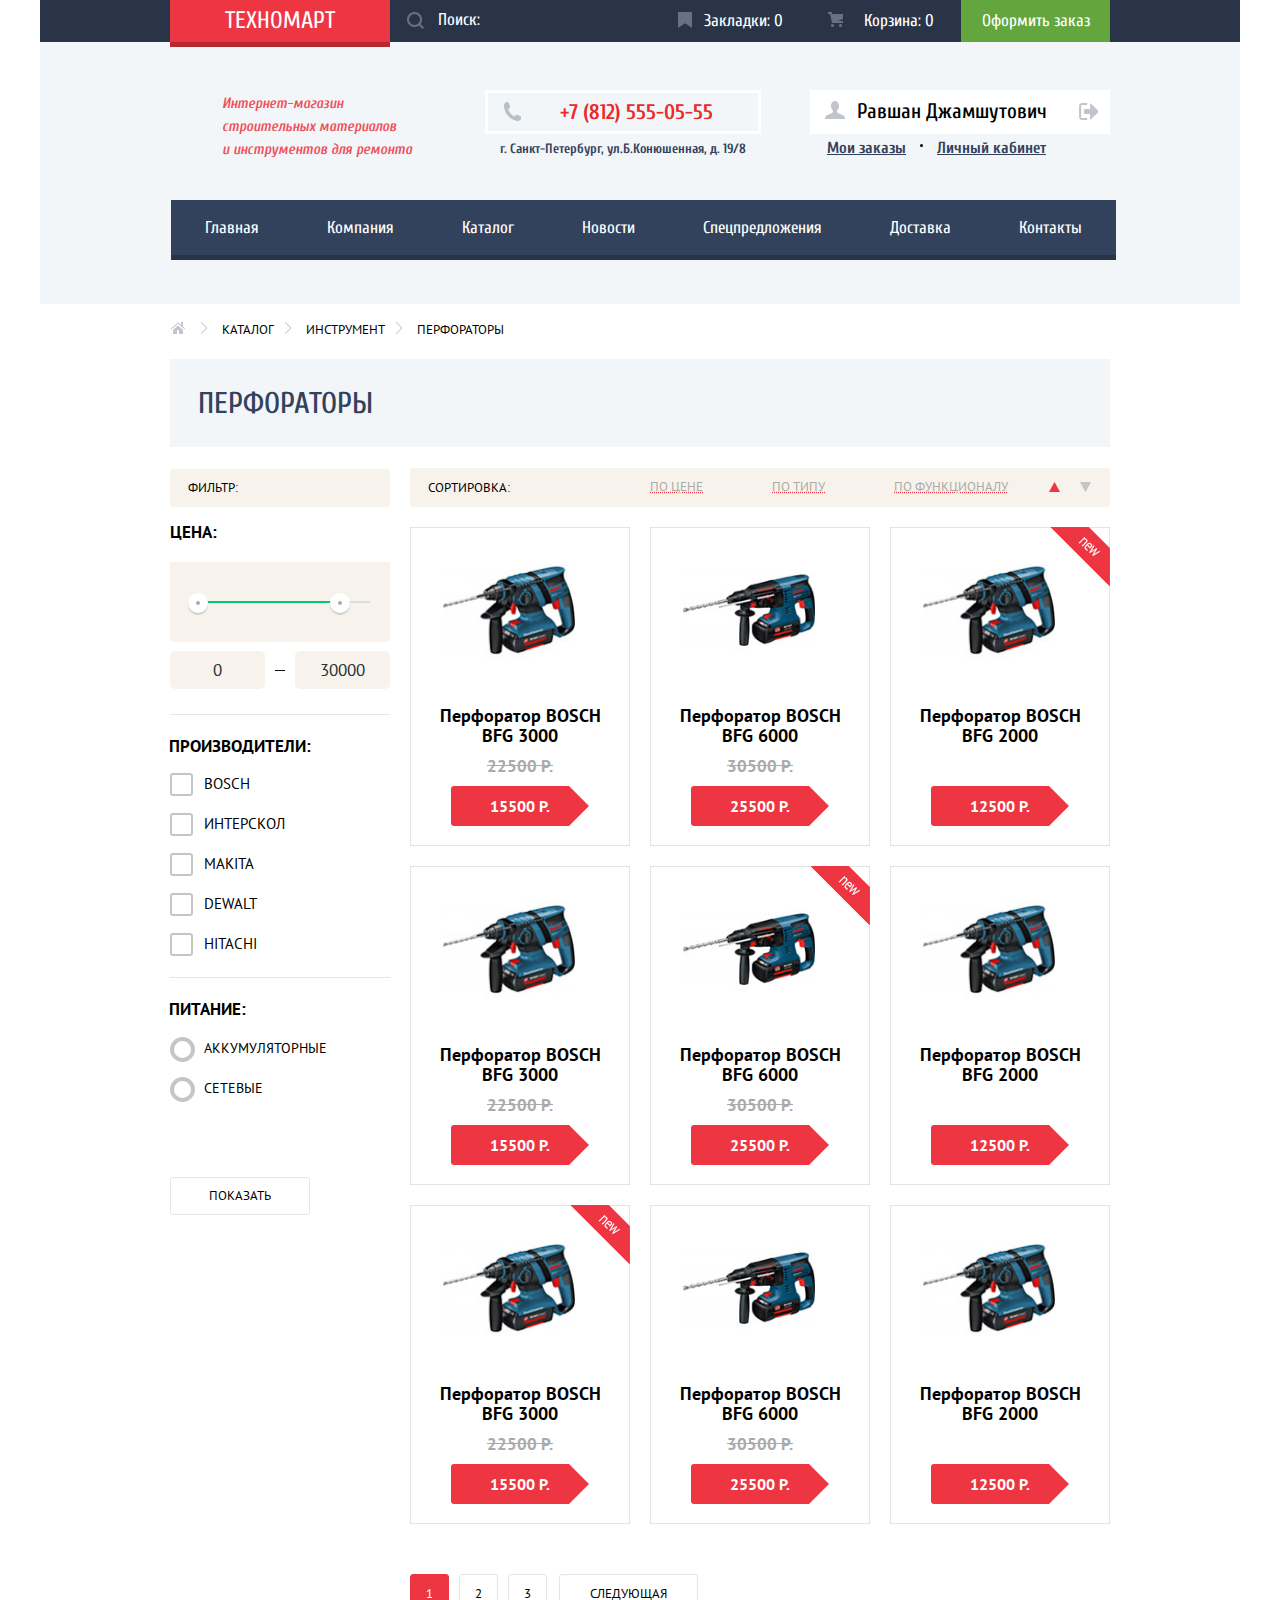
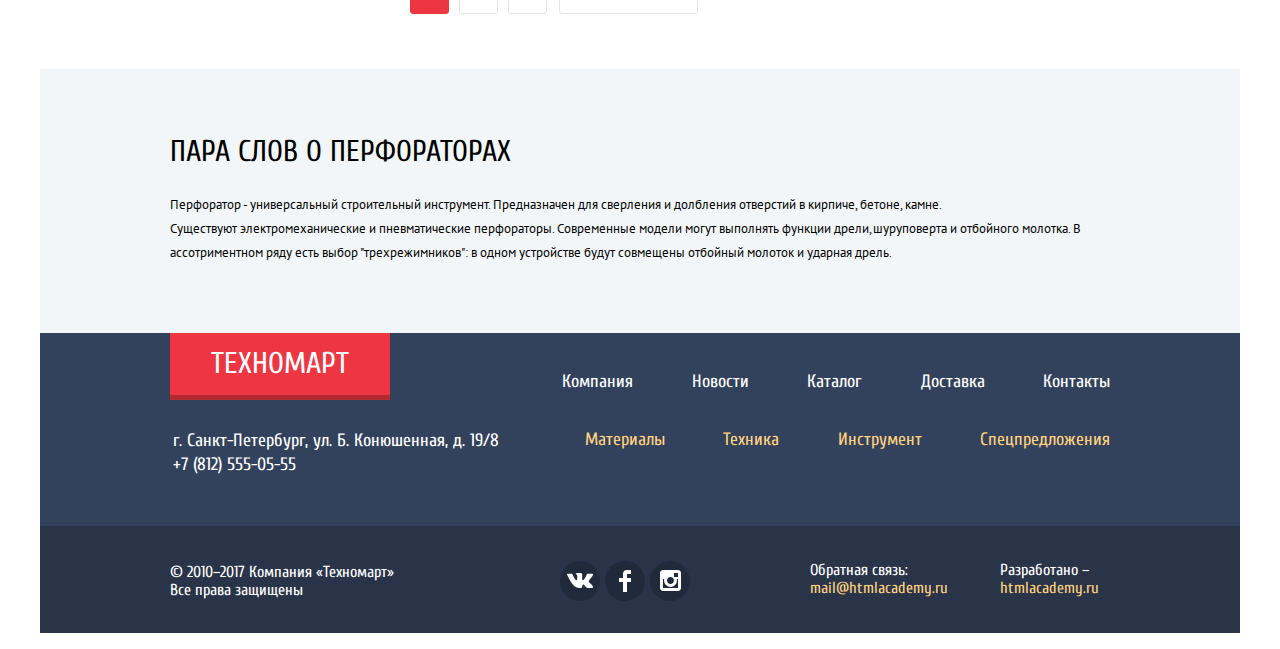
==== commit 58c08ffb: "Завершение верстки" ====
--- a/catalog.html
+++ b/catalog.html
@@ -3,11 +3,12 @@
   <head>
     <meta charset="utf-8">
     <title>HTML Academy: Техномарт</title>
-    <link href="https://fonts.googleapis.com/css?family=PT+Sans+Narrow:400,700&amp;subset=cyrillic" rel="stylesheet">
+    <link href="https://fonts.googleapis.com/css?family=PT+Sans:400,700&amp;subset=cyrillic" rel="stylesheet">
     <link href="https://fonts.googleapis.com/css?family=Cuprum:400,700&amp;subset=cyrillic" rel="stylesheet">
+    <link href="https://fonts.googleapis.com/css?family=Cuprum:400,400i,700,700i&amp;subset=cyrillic" rel="stylesheet">
     <link href="css/normalize.css" rel="stylesheet">
     <link href="css/style.css" rel="stylesheet">
-    <link href="css/outlie.css" rel="stylesheet">
+    <link href="css/outlne.css" rel="stylesheet">
   </head>
   <body class="catalog-body">
     <header class="main-header">
@@ -16,14 +17,15 @@
       <div class="logo">
         <a href="index.html" class="logo-link">ТЕХНОМАРТ</a>
       </div>
-      <div class="search">
-        <div class="search-icon"></div>
-      </div>
+      <form class="search">
+        <input type="search" placeholder="Поиск:">
+        <button class="search-icon" type="submit"></button>
+      </form>
       <div class="marks">
-          <div class="marks-icon"></div>Закладки:<span class="number-of-marks"></span>
+          <div class="marks-icon"></div>Закладки: <placeholder>0</placeholder><span class="number-of-marks"></span>
       </div>
       <div class="cart">
-        <div class="cart-icon"></div>Корзина:<span class="number-of-items"></span>
+        <div class="cart-icon"></div>Корзина: <placeholder>0</placeholder><span class="number-of-items"></span>
       </div>
       <a class="order" href="#">
         Оформить заказ
@@ -39,12 +41,20 @@
       <section class="contact-information">
         <h2 class="visually-hidden">Контакная информация</h2>
         <div class="header-number"><div class="icon-phone"></div>+7 (812) 555-05-55</div>
-        <span class="header-address">г.Санкт-Петербург,ул.Б.Конюшенная,д.19/8</span>
+        <span class="header-address">г. Санкт-Петербург, ул.Б.Конюшенная, д. 19/8</span>
       </section>
-      <section class="authorization">
+      <!--<section class="authorization">
         <h2 class="visually-hidden">Авторизация</h2>
         <a class="sign-in-icon sign-in" href="sign-up.html"><div class="sign-icon"></div><span>Войти</span></a>
-        <a class="sign-up" href="sign-up.html">Регистация</a>
+        <a class="sign-up" href="sign-up.html">Регистрация</a>
+      </section>-->
+      <section class="authorized">
+        <h2 class="visually-hidden">Авторизован</h2>
+        <a class="signed-in" href="sign-up.html"><span>Равшан Джамшутович</span><div class="user-icon"></div><div class="logout-icon"></div></a>
+        <div class="user-options">
+          <a href="#">Мои заказы</a>
+          <a href="#">Личный кабинет</a>
+        </div>
       </section>
     </div>
     <nav class="header-site-navigation">
@@ -71,20 +81,66 @@
         <div class="catalog-name">Перфораторы</div>
         <div class="catalog-columns">
         <section class="filters">
+          <form class="form" method="get" action="https://echo.htmlacademy.ru">
           <h2 class="filter-head">Фильтр:<span></span></h2>
           <div class="catalog-filtration">
-          <p class="filter-item">Цена:<span></span></p>
-        </div>
-        <h3 class="filter-item">Производители:</h3>
-            <p><input type="checkbox" checked><span class="filter-brand">Bosch</span><br>
-            <input type="checkbox"><span class="filter-brand">Интерскол</span><br>
-            <input type="checkbox" checked><span class="filter-brand">Makita</span><br>
-            <input type="checkbox"><span class="filter-brand">Dewalt</span><br>
-            <input type="checkbox"><span class="filter-brand">Hitachi</span></p>
-        <h3 class="filter-item"><span class="filter-brand">Питание:</span></h3>
-            <p><input type="radio" checked><span class="filter-supply">Аккумуляторные</span><br>
-            <input type="radio"><span class="filter-supply">Сетевые</span></p>
+      <fieldset class="filter-item">
+        <legend>Цена:</legend>
+        <div class="range-filter">
+          <div class="range-controls">
+            <div class="scale">
+              <div class="bar"></div>
+            </div>
+            <div class="toggle toggle-min"></div>
+            <div class="toggle toggle-max"></div>
+          </div>
+          <div class="price-controls">
+            <label class="min-price"><input name="min-price" type="text" value="0"></label>
+            <label class="max-price"><input name="max-price" type="text" value="30000"></label>
+          </div>
+        </div>
+      </fieldset>
+        </div>
+        <fieldset class="fieldset">
+        <legend class="filter-brand">Производители:</legend>
+        <ul>
+          <li class="filter-option">
+            <input class="visually-hidden filter-input filter-input-checkbox" type="checkbox" name="bosch" id="filter-bosch" >
+            <label for="filter-bosch">Bosch</label>
+          </li>
+          <li class="filter-option">
+            <input class="visually-hidden filter-input filter-input-checkbox" type="checkbox" name="Интерскоп"id="filter-interscol" >
+            <label for="filter-interscol">Интерскол</label>
+          </li>
+          <li class="filter-option">
+            <input class="visually-hidden filter-input filter-input-checkbox" type="checkbox" name="Makita" id="filter-makita">
+            <label for="filter-makita">Makita</label>
+          </li>
+          <li class="filter-option">
+            <input class="visually-hidden filter-input filter-input-checkbox" type="checkbox" name="Dewalt" id="filter-dewalt">
+            <label for="filter-dewalt">Dewalt</label>
+          </li>
+          <li class="filter-option">
+            <input class="visually-hidden filter-input filter-input-checkbox" type="checkbox" name="Hitachi" id="filter-murrays">
+            <label for="filter-murrays">Hitachi</label>
+          </li>
+        </ul>
+      </fieldset>
+      <fieldset class="fieldset">
+      <legend class="filter-supply">Питание:</legend>
+      <ul>
+        <li class="filter-option">
+          <input class="visually-hidden filter-input filter-input-radio" type="checkbox" value="battery" id="filter-battery" name="Аккумуляторные">
+          <label for="filter-battery" class="filter-power">Аккумуляторные</label>
+        </li>
+        <li class="filter-option">
+          <input class="visually-hidden filter-input filter-input-radio" type="checkbox" value="network" id="filter-net" name="Сетевые">
+          <label for="filter-net" class="filter-power">Сетевые</label>
+        </li>
+      </ul>
+    </fieldset>
           <button class="show">Показать</button>
+          </form>
         </section>
         <section class="catalog">
           <h2 class="visually-hidden">Каталог</h2>
@@ -95,104 +151,107 @@
               <li><a href="#">по типу</a></li>
               <li><a href="#">по функционалу</a></li>
             </ul>
+            <div class="icon-up"></div>
+            <div class="icon-down"></div>
           </section>
           <ul class="catalog-list">
             <li class="catalog-item">
                 <div class="actions">
-                    <a href="#" class="buy">Купить</a>
+                    <a href="#" class="buy"><div class="cart-icon-buy"></div>Купить</a>
                     <a href="#" class="bookmark">В закладки</a>
                 </div>
-                <div class="image"><img src="img/content/Drill3000.jpg" width="185" height="168" alt="Перфоратор BOSCH BFG 3000"></div>
+                <div class="image"><img src="img/content/Drill3000.jpg" width="218" height="168" alt="Перфоратор BOSCH BFG 3000"></div>
                 <div class="title">Перфоратор BOSCH BFG 3000</div>
-                <div class="discount">22 500 Р.</div>
-                <div class="price">15 500 Р.</div>
+                <div class="discount">22500 Р.</div>
+                <div class="price">15500 Р.</div>
               </li>
             <li class="catalog-item">
               <div class="actions">
-                <a href="#" class="buy">Купить</a>
-                <a href="#" class="bookmark">В закладки</a>
-            </div>
-            <div class="image"><img src="img/content/Drill6000.jpg" width="185" height="168" alt="Перфоратор BOSCH BFG 3000"></div>
+                <a href="#" class="buy"><div class="cart-icon-buy"></div>Купить</a>
+                <a href="#" class="bookmark">В закладки</a>
+            </div>
+            <div class="image"><img src="img/content/Drill6000.jpg" width="218" height="168" alt="Перфоратор BOSCH BFG 3000"></div>
             <div class="title">Перфоратор BOSCH BFG 6000</div>
-            <div class="discount">30 500 Р.</div>
-            <div class="price">25 500 Р.</div>
+            <div class="discount">30500 Р.</div>
+            <div class="price">25500 Р.</div>
           </li>
             <li class="catalog-item">
               <div class="flag flag-new">новинка</div>
               <div class="actions">
-                <a href="#" class="buy">Купить</a>
-                <a href="#" class="bookmark">В закладки</a>
-            </div>
-            <div class="image"><img src="img/content/Drill2000.jpg" width="185" height="168" alt="Перфоратор BOSCH BFG 3000"></div>
+                <a href="#" class="buy"><div class="cart-icon-buy"></div>Купить</a>
+                <a href="#" class="bookmark">В закладки</a>
+            </div>
+            <div class="image"><img src="img/content/Drill2000.jpg" width="218" height="168" alt="Перфоратор BOSCH BFG 3000"></div>
             <div class="title">Перфоратор BOSCH BFG 2000</div>
             <div class="discount"></div>
-            <div class="price">15 500 Р.</div>
+            <div class="price">12500 Р.</div>
           </li>
             <li class="catalog-item"><div class="actions">
-                <a href="#" class="buy">Купить</a>
-                <a href="#" class="bookmark">В закладки</a>
-            </div>
-            <div class="image"><img src="img/content/Drill3000.jpg" width="185" height="168" alt="Перфоратор BOSCH BFG 3000"></div>
+                <a href="#" class="buy"><div class="cart-icon-buy"></div>Купить</a>
+                <a href="#" class="bookmark">В закладки</a>
+            </div>
+            <div class="image"><img src="img/content/Drill3000.jpg" width="218" height="168" alt="Перфоратор BOSCH BFG 3000"></div>
             <div class="title">Перфоратор BOSCH BFG 3000</div>
-            <div class="discount">22 500 Р.</div>
-            <div class="price">15 500 Р.</div>
+            <div class="discount">22500 Р.</div>
+            <div class="price">15500 Р.</div>
           </li>
             <li class="catalog-item">
               <div class="flag flag-new">новинка</div>
               <div class="actions">
-                <a href="#" class="buy">Купить</a>
-                <a href="#" class="bookmark">В закладки</a>
-            </div>
-            <div class="image"><img src="img/content/Drill6000.jpg" width="185" height="168" alt="Перфоратор BOSCH BFG 3000"></div>
+                <a href="#" class="buy"><div class="cart-icon-buy"></div>Купить</a>
+                <a href="#" class="bookmark">В закладки</a>
+            </div>
+            <div class="image"><img src="img/content/Drill6000.jpg" width="218" height="168" alt="Перфоратор BOSCH BFG 3000"></div>
             <div class="title">Перфоратор BOSCH BFG 6000</div>
-            <div class="discount">30 500 Р.</div>
-            <div class="price">25 500 Р.</div>
+            <div class="discount">30500 Р.</div>
+            <div class="price">25500 Р.</div>
           </li>
             <li class="catalog-item"><div class="actions">
-                <a href="#" class="buy">Купить</a>
-                <a href="#" class="bookmark">В закладки</a>
-            </div>
-            <div class="image"><img src="img/content/Drill2000.jpg" width="185" height="168" alt="Перфоратор BOSCH BFG 3000"></div>
+                <a href="#" class="buy"><div class="cart-icon-buy"></div>Купить</a>
+                <a href="#" class="bookmark">В закладки</a>
+            </div>
+            <div class="image"><img src="img/content/Drill2000.jpg" width="218" height="168" alt="Перфоратор BOSCH BFG 3000"></div>
             <div class="title">Перфоратор BOSCH BFG 2000</div>
             <div class="discount"></div>
-            <div class="price">15 500 Р.</div>
+            <div class="price">12500 Р.</div>
           </li>
             <li class="catalog-item">
               <div class="flag flag-new">новинка</div>
               <div class="actions">
-                <a href="#" class="buy">Купить</a>
-                <a href="#" class="bookmark">В закладки</a>
-            </div>
-            <div class="image"><img src="img/content/Drill3000.jpg" width="185" height="168" alt="Перфоратор BOSCH BFG 3000"></div>
+                <a href="#" class="buy"><div class="cart-icon-buy"></div>Купить</a>
+                <a href="#" class="bookmark">В закладки</a>
+            </div>
+            <div class="image"><img src="img/content/Drill3000.jpg" width="218" height="168" alt="Перфоратор BOSCH BFG 3000"></div>
             <div class="title">Перфоратор BOSCH BFG 3000</div>
-            <div class="discount">22 500 Р.</div>
-            <div class="price">15 500 Р.</div>
+            <div class="discount">22500 Р.</div>
+            <div class="price">15500 Р.</div>
           </li>
             <li class="catalog-item"><div class="actions">
-                <a href="#" class="buy">Купить</a>
-                <a href="#" class="bookmark">В закладки</a>
-            </div>
-            <div class="image"><img src="img/content/Drill6000.jpg" width="185" height="168" alt="Перфоратор BOSCH BFG 3000"></div>
+                <a href="#" class="buy"><div class="cart-icon-buy"></div>Купить</a>
+                <a href="#" class="bookmark">В закладки</a>
+            </div>
+            <div class="image"><img src="img/content/Drill6000.jpg" width="218" height="168" alt="Перфоратор BOSCH BFG 3000"></div>
             <div class="title">Перфоратор BOSCH BFG 6000</div>
-            <div class="discount">30 500 Р.</div>
-            <div class="price">25 500 Р.</div>
+            <div class="discount">30500 Р.</div>
+            <div class="price">25500 Р.</div>
           </li>
             <li class="catalog-item"><div class="actions">
-                <a href="#" class="buy">Купить</a>
-                <a href="#" class="bookmark">В закладки</a>
-            </div>
-            <div class="image"><img src="img/content/Drill2000.jpg" width="185" height="168" alt="Перфоратор BOSCH BFG 3000"></div>
+                <a href="#" class="buy"><div class="cart-icon-buy"></div>Купить</a>
+                <a href="#" class="bookmark">В закладки</a>
+            </div>
+            <div class="image"><img src="img/content/Drill2000.jpg" width="218" height="168" alt="Перфоратор BOSCH BFG 3000"></div>
             <div class="title">Перфоратор BOSCH BFG 2000</div>
             <div class="discount"></div>
-            <div class="price">15 500 Р.</div>
-          </li>
+            <div class="price">12500 Р.</div>
+          </li>
+
           </ul>
-          <ul class="pagination-list">
-            <li><span><a href="page-1-perforators">1</a></span></li>
-            <li><span><a href="page-2-perforators">2</a></span></li>
-            <li><span><a href="page-3-perforators">3</a></span></li>
-            <li><span><a href="next-page-perforators">Следующая</a></span></li>
-          </ul>
+          <div class="pagination-list">
+            <a href="page-1-perforators">1</a>
+            <a href="page-2-perforators">2</a>
+            <a href="page-3-perforators">3</a><
+            <a href="next-page">Следующая</a>
+          </div>
         </section>
       </div>
       <section class="about-catalog-item">
@@ -209,7 +268,7 @@
               <a href="index.html" class="bottom-logo">ТЕХНОМАРТ</a>
             </div>
             <ul class="find-us">
-              <li>г.Санкт-Петербург,ул.Б.Конюшенная,д.19/8</li>
+              <li>г. Санкт-Петербург, ул. Б. Конюшенная, д. 19/8</li>
               <li class="number-footer">+7 (812) 555-05-55</li>
             </ul>
         </div>
@@ -234,7 +293,7 @@
         <div class="low-footer">
           <div class="content-low-footer">
           <p class="copyright">
-            &copy; 2010-2016 Компания "Техномарт"<br>
+            &copy; 2010–2017 Компания «Техномарт»<br>
               Все права защищены
           </p>
           <div class="social">
@@ -247,11 +306,39 @@
             <a href="https://htmlacademy.ru/intensive/htmlcss" class="colored">mail@htmlacademy.ru</a>
           </p>
           <p class="developers-info">
-            Разработано - <br>
+            Разработано – <br>
             <a href="https://htmlacademy.ru/intensive/htmlcss" class="colored">htmlacademy.ru</a>
           </p>
         </div>
         </div>
       </footer>
+      <section class="modal modal-write-us">
+        <h2 class="visually-hidden">Окно отправки письма</h2>
+        <div class="upper-modal-part">
+          <form class="write-us-form" action="index.html" method="post">
+          <p class="write-us-item">
+              <label  for="user-name">Ваше имя</label>
+              <input id="user-name" type="text" name="name" value="" placeholder="Представьтесь, пожалуйста">
+          </p>
+          <p class="write-us-item">
+              <label for="user-email">Ваш e-mail:</label>
+              <input id="user-email" type="text" name="email" value="" placeholder="Для отправки отчёта">
+          </p>
+          <p class="write-us-item">
+              <label for="letter-text">Текст письма:</label>
+              <input id="letter-text" type="password" name="letter" value="" class="letter" placeholder="В свободной форме">
+          </p>
+        </div>
+        <div class="bottom-modal-part">
+          <button class="button" type="submit">Отправить</button>
+        </div>
+        </form>
+          <button class="modal-close" type="button">Закрыть</button>
+      </section>
+      <section class="modal modal-map">
+        <h2 class="visually-hidden">Как до нас добраться</h2>
+        <p><img src="img/content/map-popup.jpg" width="940" height="446" alt="Карта"></p>
+        <button class="modal-close" type="button">Закрыть</button>
+        </section>
   </body>
 </html>
--- a/css/style.css
+++ b/css/style.css
@@ -18,10 +18,15 @@
 }
 
 .interface {
+  margin-top: 0px;
     background-color: #293449;
     font-family: 'Cuprum', sans-serif;
     font-size: 17px;
     line-height: 18px;
+}
+
+.index-body .main-header .interface {
+  margin-top: 0px;
 }
 
 .logo a {
@@ -56,13 +61,7 @@
   background-color: #518534;
 }
 
-.about-us {
-  font-family: 'Cuprum', sans-serif;
-  font-style: italic;
-  font-size: 16px;
-  line-height: 23px;
-  color: #ef505b;
-}
+
 
 .number {
   font-family: 'Cuprum', sans-serif;
@@ -179,6 +178,7 @@
   font-size: 30px;
   line-height: 30px;
   color: #32425c;
+  font-weight: normal;
   text-transform: uppercase;
 }
 
@@ -234,6 +234,7 @@
   font-family: 'Cuprum', sans-serif;
   font-size: 30px;
   line-height: 24px;
+  font-weight: normal;
   color: #000000;
 }
 
@@ -241,6 +242,7 @@
   font-family: 'PT Sans', sans-serif;
   font-size: 13px;
   line-height: 24px;
+  font-weight: 500;
   color: #000000;
 }
 
@@ -255,24 +257,7 @@
   list-style: none;
 }
 
-.picture-swapping {
-  font-family: 'Cuprum', sans-serif;
-  font-weight: bold;
-  font-size: 21px;
-  line-height: 30px;
-  background-color: #32425c;
-  color: #ffffff;
-}
-
-.picture-swapping:hover,
-.picture-swapping:focus {
-  background-color: #293449;
-}
-
-.picture-swapping:active {
-  background-color: #ffffff;
-  color: #293449;
-}
+
 
 
 .delivery-companies li {
@@ -294,12 +279,13 @@
   display: block;
   text-align: center;
   width: 220px;
-  padding: 21px 0;
+  padding: 16px 0;
   background-color: #ee3643;
   border-bottom: 5px solid #b52933;
   font-family: 'Cuprum', sans-serif;
   font-size: 30px;
   line-height: 30px;
+  font-weight: lighter;
   color: #ffffff;
 }
 
@@ -317,6 +303,7 @@
   font-family: 'Cuprum', sans-serif;
   font-size: 18px;
   line-height: 24px;
+  font-weight: normal;
   color: #ffffff;
 }
 
@@ -416,7 +403,7 @@
 
 .breadcrumps ul li a {
   font-family: 'PT Sans', sans-serif;
-  font-size: 13px;
+  font-size: 16px;
   line-height: 18px;
   color: #000000;
 }
@@ -437,43 +424,181 @@
   background-color: #f7f3ec;
 }
 
+.filter-item-1,
+.filter-item-2 {
+  font-family: 'PT Sans', sans-serif;
+  font-size: 17px;
+  line-height: 30px;
+  text-transform: uppercase;
+  font-weight: bold;
+  color: #000000;
+  margin-bottom: 13px;
+}
+
+
+
+
+.show {
+  font-family: 'PT Sans', sans-serif;
+  font-size: 13px;
+  line-height: 18px;
+  color: #000000;
+  border: 1px solid #e5e5e5;
+  background-color: #ffffff;
+}
+
+.sort-head,
+.filter-head {
+  font-family: 'PT Sans', sans-serif;
+  font-size: 13px;
+  line-height: 17px;
+  font-weight: normal;
+  color: #000000;
+}
+.sorting {
+  list-style: none;
+}
+
+.catalog-filtration {
+  margin: 0;
+  padding: 0;
+  font-family: 'PT Sans', sans-serif;
+  font-size: 13px;
+  line-height: 30px;
+  font-weight: normal;
+  color: #000000;
+  text-transform: uppercase;
+}
+
 .filter-item {
+  margin: 0;
+  padding: 0;
+
+  border: none;
+}
+
+.range-filter {
+  width: 220px;
+  margin-top: 20px;
+}
+
+.filter-item legend {
   font-family: 'PT Sans', sans-serif;
   font-size: 17px;
   line-height: 30px;
   font-weight: bold;
   color: #000000;
-}
-.show {
+  text-transform: uppercase;
+  margin-bottom: -5px;
+}
+
+.range-controls {
+  position: relative;
+  height: 41px;
+  padding-top: 39px;
+  margin-bottom: 9px;
+  background-color: #f7f3ec;
+  border-bottom-left-radius: 5px;
+  border-bottom-right-radius: 5px;
+  padding-left: 20px;
+  padding-right: 20px;
+}
+
+.range-controls::after {
+  content: "";
+  position: absolute;
+  width: 220px;
+  height: 1px;
+  background: #e5e5e5;
+  left: 0px;
+  top: 152px;
+}
+.range-controls .scale {
+  height: 2px;
+
+  background: #d7dcde;
+}
+
+.range-controls .bar {
+  width: 85%;
+  height: 2px;
+
+  background: #00ca74;
+}
+
+.range-controls .toggle {
+  position: absolute;
+  top: 31px;
+  left: 0;
+  width: 4px;
+  height: 4px;
+  padding: 0;
+
+  border: 8px solid #ffffff;
+  background-color: #ababab;
+  box-shadow: 0 2px 1px 0 #cfcfcf;
+  border-radius: 20px;
+  cursor: pointer;
+}
+
+.range-controls .toggle-min {
+  left: 18px;
+}
+
+.range-controls .toggle-max {
+  left: 160px;
+}
+
+.price-controls {
+  position: relative;
+  font-size: 0px;
+}
+
+.price-controls::after {
+  content: "";
+  position: absolute;
+
+  width: 10px;
+  height: 1px;
+  left: 105px;
+  top: 19px;
+  background: #000000;
+}
+
+.price-controls label {
+  display: inline-block;
+  width: 50%;
+
+}
+
+.price-controls input {
+  margin-top: 0px;
+  width: 75px;
+  padding: 10px 10px;
+  font-family: 'PT Sans', sans-serif;
+  font-size: 17px;
+  line-height: 18px;
+  text-align: center;
+  color: #283136;
+  border: none;
+  border-radius: 5px;
+  background: #f7f3ec;
+  margin-bottom: 47px;
+}
+
+
+.max-price {
+  text-align: right;
+}
+
+.sorting li a {
   font-family: 'PT Sans', sans-serif;
   font-size: 13px;
   line-height: 18px;
-  color: #000000;
-  border: 1px solid #e5e5e5;
-  background-color: #ffffff;
-}
-
-.sort-head,
-.filter-head {
-  font-family: 'PT Sans', sans-serif;
-  font-size: 13px;
-  line-height: 18px;
-  color: #000000;
-}
-.sorting {
-  list-style: none;
-}
-
-.catalog-filtration {
-}
-
-.sorting li a {
-  font-family: 'PT Sans', sans-serif;
-  font-size: 13px;
-  line-height: 18px;
+  font-weight: normal;
   color: #acaaa5;
-  text-decoration: underline;
-  text-decoration-style: dashed;
+  text-decoration:underline;
+  text-decoration-style: dotted;
   text-decoration-color: #ee3643;
 }
 
@@ -485,7 +610,7 @@
   text-decoration-color: #ee3643;
 }
 
-.sorting li:active {
+.sorting li a:active {
   color: #ee3643;
   text-decoration: none;
 }
@@ -538,14 +663,47 @@
 .filter-brand,
 .filter-supply {
   font-family: 'PT Sans', sans-serif;
+  font-size: 17px;
+  line-height: 20px;
+  font-weight: 700;
+  text-transform: uppercase;
+  color: #000000;
+  margin-top: 10px;
+  margin-bottom: 12px;
+  margin-left: -17px;
+}
+
+.filter-manufacturer {
+  font-family: 'PT Sans', sans-serif;
   font-size: 15px;
   line-height: 20px;
-  color: #000000;
-}
-
-.visually-hidden {
-  display: none;
-}
+}
+
+.filter-power {
+  font-family: 'PT Sans', sans-serif;
+  font-size: 14px;
+  line-height: 20px;
+}
+
+.visually-hidden:not(:focus):not(:active),
+input[type="checkbox"].visually-hidden,
+input[type="radio"].visually-hidden {
+  position: absolute;
+
+  width: 1px;
+  height: 1px;
+  margin: -1px;
+  border: 0;
+  padding: 0;
+
+  white-space: nowrap;
+
+  clip-path: inset(100%);
+  clip: rect(0 0 0 0);
+  overflow: hidden;
+}
+
+
 /* СЕТКА */
 html,
 body {
@@ -558,7 +716,7 @@
   background-image: url(img/bakground/technomart-index-1000.jpg);
   background-repeat: no-repeat;
   background-size: 1200px 3151px;
-  background-position: center;
+  background-position: top center;
 }
 
 .catalog-body {
@@ -581,7 +739,7 @@
 .interface {
   display: flex;
   flex-direction: row;
-  min-height: 40px;
+  height: 42px;
   margin-bottom: 40px;
   background-color: #293449;
 }
@@ -592,21 +750,21 @@
   flex-direction: row;
   justify-content: space-between;
   margin: 0 auto;
-  width: 960px;
-}
-
-.logo {
-  margin-left: 0;
-  padding: 0;
-  width: 220px;
-  height: 48px;
-}
+  width: 940px;
+}
+
+
 
 .logo-link {
   display:block;
   width: 220px;
   text-align: center;
-  padding: 13px 0 12px;
+  font-family:"Cuprum", sans-serif;
+  font-size: 24px;
+  line-height: 24px;
+  font-weight: 400;
+  text-transform: uppercase;
+  padding: 9px 0 9px;
   border-bottom: 5px solid #b52933;
 }
 
@@ -619,69 +777,243 @@
   background-color: #ba2732;
   border-bottom: 5px solid #8e1e26;
 }
-
 .search {
+  position: relative;
+  width: 300px;
+  background-color: #293449;
+}
+
+.search input[type="search"] {
+  border: none;
+  outline: none;
+  -webkit-appearance: none;
+  padding: 12px 48px;
+  background-color: #293449;
+  width:270px;
+  vertical-align: middle;
+}
+
+input + button {
+  position: absolute;
+  left: 17px;
+  bottom: 13px;
+  width: 17px;
+  height: 17px;
+  background: url(img/dec/icon-search.png) no-repeat 0 0;
+  border:none;
+  outline: none;
+   }
+
+input + button:hover {
+  cursor: pointer;
+}
+
+.search input[type="search"]::-webkit-input-placeholder {
+     font-family:"Cuprum", sans-serif;
+     font-size: 17px;
+     line-height: 18px;
+     color: #ffffff;
+}
+
+.search input[type="search"]:focus::-webkit-input-placeholder {
+  color: transparent
+}
+
+.search input:hover {
+  background-color: #212a3a;
+}
+
+.search input:hover + button {
+  position: absolute;
+  left: 17px;
+  bottom: 13px;
+  width: 17px;
+  height: 17px;
+  background: url(img/dec/icon-search-white.png) no-repeat 0 0;
+  border:none;
+}
+
+.search input:focus {
+  background-color: #ffffff;
+  font-family:"Cuprum", sans-serif;
+  font-size: 17px;
+  color: #000000;
+}
+
+.search input:focus + button {
+  position: absolute;
+  left: 17px;
+  bottom: 13px;
+  width: 17px;
+  height: 17px;
+  background: url(img/dec/icon-search-red.png) no-repeat 0 0;
+  border:none;
+}
+
+/*.search input {
   display:block;
-  position: relative;
-  width: 270px;
-  margin: 0;
-  padding: 14px 16px ;
-  text-align: center;
+  width:inherit;
+  padding-top: 15px;
+  padding-bottom: 10px;
+  padding-left: 47px;
+  margin-left: -15px;
+  margin-top: -15px;
+  border: none;
+  background-color: #293449;
+  color: #ffffff;
+
+}*/
+
+
+
+/*.search:hover {
+  background-color: #212a3a;
+}
+
+.search:focus {
+  background-color: #ffffff;
+}
+
+.search:hover .search-icon {
+  position: absolute;
+  left: 17px;
+  bottom: 13px;
+  width: 17px;
+  height: 17px;
+  background: url(img/dec/icon-search-white.png) no-repeat 0 0;
+  border:none;
+}
+
+.search:hover input {
+  background-color: #212a3a;
 }
 
 .search .search-icon {
   position: absolute;
-  left: 18px;
-  bottom: 18px;
+  left: 17px;
+  bottom: 13px;
   width: 17px;
-  height: 16px;
-  background: url(img/dec/icon-search.svg) no-repeat 0 0;
-}
+  height: 17px;
+  background: url(img/dec/icon-search.png) no-repeat 0 0;
+  border:none;
+}
+
+.search-icon:hover {
+  cursor: pointer;
+}*/
 
 .marks {
   display: block;
+  font-family:"Cuprum", sans-serif;
+  font-size: 17px;
+  line-height: 18px;
+  font-weight: normal;
   position: relative;
   margin: 0;
   padding: 0;
-  width: 160px;
-  text-align: center;
-  padding: 14px 0 16px;
-}
-
-.marks .marks-icon {
-  position: absolute;
-  left: 17px;
-  bottom: 18px;
+  width: 150px;
+  text-align: right;
+  padding: 0;
+  width: 133px;
+  padding: 12px 30px 10px 5px;
+  cursor: pointer;
+}
+
+.marks:hover{
+  background-color: #212a3a;
+}
+
+.marks:hover .marks-icon {
+  position: absolute;
+  left: 18px;
+  bottom: 14px;
   width: 14px;
   height: 16px;
-  background: url(img/dec/icon-bookmark.svg) no-repeat 0 0;
+  background: url(img/dec/icon-mark-white.png) no-repeat 0 0;
+}
+
+.marks:active {
+  background-color: #161d29;
+}
+
+.marks:active .marks-icon {
+  position: absolute;
+  left: 18px;
+  bottom: 14px;
+  width: 14px;
+  height: 16px;
+  background: url(img/dec/icon-bookmark.png) no-repeat 0 0;
+}
+
+.marks .marks-icon {
+  position: absolute;
+  left: 18px;
+  bottom: 14px;
+  width: 14px;
+  height: 16px;
+  background: url(img/dec/icon-bookmark.png) no-repeat 0 0;
 }
 
 .cart {
   display: block;
   position: relative;
-  margin: 0;
-  padding: 0;
-  width: 160px;
-  text-align: center;
-  padding: 14px 0 16px;
-}
-
+  background-color: #293449;
+  font-family:"Cuprum", sans-serif;
+  font-size: 17px;
+  line-height: 18px;
+  font-weight: normal;
+  position: relative;
+  margin: 0;
+  text-align: right;
+  padding: 0;
+  width: 136px;
+  padding: 12px 27px 10px 0px;
+  cursor: pointer;
+}
+
+.cart:hover {
+  background-color: #212a3a;
+}
+
+.cart:hover .cart-icon {
+  position: absolute;
+  left: 15px;
+  bottom: 14px;
+  width: 20px;
+  height: 16px;
+  background: url(img/dec/cart-icon-white.png) no-repeat 0 0;
+}
+.cart:active {
+  background-color: #161d29;
+}
+
+.cart:active .cart-icon {
+  position: absolute;
+  left: 15px;
+  bottom: 14px;
+  width: 20px;
+  height: 16px;
+  background: url(img/dec/cart-icon.png) no-repeat 0 0;
+}
 .cart .cart-icon {
   position: absolute;
-  left: 17px;
-  bottom: 18px;
-  width: 14px;
+  left: 15px;
+  bottom: 14px;
+  width: 20px;
   height: 16px;
-  background: url(img/dec/icon-bookmark.svg) no-repeat 0 0;
+  background: url(img/dec/cart-icon.png) no-repeat 0 0;
 }
 .order {
   display:block;
   background-color: #63a63e;
+  font-family:"Cuprum", sans-serif;
+  font-size: 17px;
+  line-height: 18px;
+  font-weight: normal;
   text-align: center;
   margin: 0;
-  padding: 14px 0 16px;
-  width: 150px;
+  padding: 12px 0 10px;
+  width: 167px;
   font-family:"Cuprum", sans-serif;
   font-size: 17px;
   line-height: auto;
@@ -700,7 +1032,7 @@
   display: flex;
   flex-direction: row;
   justify-content: space-between;
-  margin: 40px auto;
+  margin: 43px auto;
   padding: 0 ;
   height: 72px;
   width: 960px;
@@ -709,12 +1041,12 @@
 .header-site-navigation {
   display: flex;
   flex-direction: row;
-  justify-content: space-between;
+  justify-content: space-around;
   margin: 0 auto;
   padding: 0;
   list-style: none;
   height: inherit;
-  width: 960px;
+  width: 938px;
   text-align: center;
   background-color: #32425c;
 }
@@ -722,15 +1054,20 @@
 
 .header-site-navigation a {
   display: block;
-  width: 140px;
   font-family:"Cuprum", sans-serif;
   font-size: 17px;
+  font-weight: 400;
   line-height: auto;
-  padding: 22px 0 22px;
   background-color: #32425c;
   color: #ffffff;
   margin: auto;
+  padding: 19px 34px;
   border-bottom: 5px solid #293449;
+  vertical-align: middle;
+
+}
+
+.header-site-navigation a:first-child {
 
 }
 
@@ -748,60 +1085,156 @@
   margin: 0;
   padding: 0 ;
   height: inherit;
-  margin-left: 40px;
+  margin-top: 7px;
+  margin-left: 62px;
+  font-family: 'Cuprum',  sans-serif;
+  font-weight: 600;
+  font-style: italic;
+  font-size: 15px;
+  line-height: 23px;
+  color: #ef505b;
 }
 
 .contact-information {
   margin: 0;
+  margin-top: 5px;
+  margin-left: 14px;
   padding: 0;
   height: inherit;
-  width: 340px;
-  text-align: center;
+  width: 276px;
 }
 
 .header-number {
   display: block;
   position: relative;
-  padding: 11px 0 8px;
+  text-align: left;
+  padding: 10.5px 45px 10.5px 72px;
   border: 3px solid #ffffff;
   font-family:"Cuprum", sans-serif;
   font-size: 21px;
-  line-height: auto;
+  line-height: 17px;
   color: #e9292a;
   margin-bottom: 10px;
 }
 
 .header-number .icon-phone {
   position: absolute;
-  left: 13px;
-  bottom: 8px;
+  left: 14.5px;
+  bottom: 10px;
   width: 18px;
   height: 19px;
   background: url(img/dec/icon-phone.svg) no-repeat 0 0;
 }
 
 .header-address {
+  display: block;
+  text-align: center;
   font-family:"Cuprum", sans-serif;
-  font-size: 14px;
+  font-size: 13.5px;
+  margin-left: 10px;
+  margin-right: 10px;
+  font-style: normal;
   line-height: auto;
   color: #32425c;
+  margin-top: -3px;
 }
 .authorization {
   display: flex;
   margin: 0;
+  margin-top: 5px;
   padding: 0;
   height: inherit;
   width: 300px;
+}
+
+.authorized {
+  display: flex;
+  flex-wrap: wrap;
+  margin: 0;
+  margin-top: 5px;
+  padding: 0;
+  height: inherit;
+  width: 300px;
+}
+
+.authorized .signed-in {
+  display: block;
+  position: relative;
+  margin-left: -10px;
+  margin-right: 10px;
+  width: 300px;
+  font-family:"Cuprum", sans-serif;
+  font-size: 21px;
+  font-weight: 500;
+  color: #000000;
+  line-height: auto;
+  text-align: left;
+  padding: 13px 0 11px;
+  height: 20px;
+  background-color: #ffffff;
+}
+
+.signed-in .user-icon {
+  position: absolute;
+  top: 11px;
+  left: 15px;
+  width: 20px;
+  height: 20px;
+  background: url(img/dec/icon-user.svg) no-repeat;
+  opacity: 0.3
+}
+
+.signed-in .logout-icon {
+  position: absolute;
+  top: 13px;
+  right: 12px;
+  width: 20px;
+  height: 20px;
+  background: url(img/dec/icon-logout.svg) no-repeat;
+  opacity: 0.3
+}
+
+.signed-in span {
+  margin-left: 47px;
+}
+
+.authorized .user-options {
+  position: relative;
+}
+
+.authorized .user-options:after {
+  content: "";
+  position: absolute;
+
+  width: 3px;
+  height: 3px;
+  left: 100px;
+  top: 5px;
+  background: #000000;
+  border-radius: 50%;
+
+}
+
+.authorized .user-options a {
+  font-family:"Cuprum", sans-serif;
+  font-size: 16px;
+  line-height: 18px;
+  color: #32425c;
+  text-decoration: underline;
+  margin-right: 20px;
+  margin-left: 7px;
+  margin-top: 7px;
 }
 
 .sign-in {
   display: block;
   position: relative;
-  margin-left: 18px;
+  margin-left: 9px;
   margin-right: 10px;
   width: 121px;
   font-family:"Cuprum", sans-serif;
   font-size: 21px;
+  font-weight: 400;
   line-height: auto;
   text-align: right;
   padding: 14px 0 11px;
@@ -809,7 +1242,7 @@
 }
 
 .sign-in span {
-  margin-right: 27px;
+  margin-right: 25px;
 }
 
 .sign-in .sign-icon {
@@ -819,6 +1252,7 @@
   width: 20px;
   height: 18px;
   background: url(img/dec/icon-login.svg) no-repeat 0 0;
+  opacity: 0.3
 }
 
 .sign-up {
@@ -827,10 +1261,12 @@
   padding: 14px 0 11px;
   height: 20px;
   font-family:"Cuprum", sans-serif;
+  font-weight: 400;
   font-size: 21px;
   line-height: auto;
   text-align: center;
 }
+
 main {
   display:flex;
   flex-direction: column;
@@ -848,7 +1284,7 @@
   justify-content: space-between;
   margin: 0 auto;
   padding: 0;
-  width: 960px;
+  width: 940px;
   height: 409px;
   margin-bottom: 53px;
 }
@@ -860,7 +1296,8 @@
   font-size: 24px;
   line-height: 30px;
   font-weight: bold;
-  padding-top: 23px;
+  padding-top: 20px;
+  padding-bottom: 3px;
 }
 .service-item .flag {
   position:absolute;
@@ -878,6 +1315,7 @@
 }
 
 .service-item span {
+
   margin-left: 23px;
 }
 
@@ -891,12 +1329,12 @@
   color: #ffffff;
   text-align: center;
   width: 135px;
-  padding: 12px 0 12px;;
+  padding: 10px 0 10px;;
   border-radius: 3px;
   background-color: #000000;
   opacity: 0.2;
-  margin-left: 23px;
-  margin-top: 12px;
+  margin-left: 25px;
+  margin-top: 13px;
 }
 
 .service-item a:hover {
@@ -911,8 +1349,7 @@
 .list-of-services-1 {
   display: flex;
   flex-wrap: wrap;
-  width: 630px;
-  justify-content: space-between;
+  width: 620px;
   margin: 0;
   padding: 0;
   list-style: none;
@@ -922,13 +1359,14 @@
 .list-of-services-1 .service-item:not(:nth-child(3)) {
   display: block;
   position: relative;
-  width: 305px;
-  height: 105px;
+  width: 300px;
+  height: 100px;
   margin-bottom:20px;
 }
 
 .list-of-services-1 .service-item:nth-child(1)  {
   background-color: #ffbf47;
+  margin-right: 20px;
 }
 
 .list-of-services-1 .service-item:nth-child(2) {
@@ -958,9 +1396,10 @@
 }
 
 .list-of-services-2 .service-item .tractor-icon {
-  width: 75px;
-  height: 61px;
-  right: 30px;
+  width: 80px;
+  height: 65px;
+  right: 28px;
+  top: 30px;
   background: url(img/dec/technics.svg) no-repeat;
 }
 
@@ -968,27 +1407,104 @@
   width: 75px;
   height: 72px;
   right: 30px;
+  top: 25px;
   background: url(img/dec/discount.svg) no-repeat;
 }
 
 .list-of-services-2 .service-item .delivery-icon {
-  width: 75px;
+  width: 80px;
   height: 72px;
   right: 30px;
   background: url(img/dec/delivery-icon.svg) no-repeat;
+}
+
+.slider-controls {
+  position: absolute;
+  left: 50.9%;
+  bottom: 28px;
+  z-index: 100;
+
+  width: 160px;
+  height: 18px;
+
+  text-align: center;
+  font-size: 0;
+  transform: translateX(-50%);
+}
+
+.slider-controls i {
+  position: relative;
+
+  display: inline-block;
+  width: 10px;
+  height: 10px;
+  margin-right: 10px;
+
+  /* Временно для демонстрации */
+  background-color: #ffffff;
+
+  border-radius: 50%;
+  cursor: pointer;
+}
+
+.slider-controls i::after {
+  content: "";
+
+  position: absolute;
+  top: 2px;
+  left: 2px;
+  z-index: 1;
+
+  width: 6px;
+  height: 6px;
+
+  background: #ee3643;
+
+  border-radius: 50%;
+}
+
+.slider-controls .active::before {
+  content: "";
+
+  position: absolute;
+  left: 50%;
+  top: 50%;
+  z-index: 2;
+
+  width: 4px;
+  height: 4px;
+  margin: -4px;
+
+  background-color: inherit;
+  border: 2px solid #ffffff;
+  border-radius: 50%;
 }
 
 .list-of-services-1 .service-item-big {
   display: block;
   position: relative;
   width: inherit;
-  height: 253px;
+  height: 243px;
   background-color: #3bbce3;
   background-image: url(img/content/Perforators.jpg);
   background-repeat: no-repeat;
   background-position: center;
-  background-size: 630px 277px;
+  background-size: 620px 267px;
   padding-top: 23px;
+}
+
+.list-of-services-1 .drills {
+  display: block;
+  position: relative;
+  width: inherit;
+  height: 243px;
+  background-color: #3bbce3;
+  background-image: url(img/content/Drills.jpg);
+  background-repeat: no-repeat;
+  background-position: center;
+  background-size: 620px 267px;
+  padding-top: 23px;
+  display:none;
 }
 
 .list-of-services-1 .service-item-big .emphasize {
@@ -997,7 +1513,7 @@
   line-height: 30px;
   text-transform: uppercase;
   margin-left: 23px;
-  margin-bottom: 10px;
+  margin-bottom: 7px;
 }
 
 .list-of-services-1 .service-item-big .brief-info {
@@ -1005,13 +1521,13 @@
   font-size: 18px;
   font-weight: normal;
   line-height: 24px;
-  margin-left: 23px;
+  margin-left: 25px;
 }
 
 .list-of-services-1 .service-item-big .icon-left-big {
   position: absolute;
-  left: 23px;
-  top: 123px;
+  left: 25px;
+  top: 113px;
   width: 30px;
   height: 46px;
   background: url(img/dec/icon-left.svg) no-repeat;
@@ -1020,13 +1536,15 @@
 
 .list-of-services-1 .service-item-big .icon-right-big {
   position: absolute;
-  right: 19px;
-  top: 123px;
+  right: 12px;
+  top: 113px;
   width: 30px;
   height: 46px;
   background: url(img/dec/icon-right.svg) no-repeat;
   border:none;
 }
+
+
 .list-of-services-1 .service-item-big a {
   display: block;
   font-family:"Cuprum", sans-serif;
@@ -1036,11 +1554,12 @@
   line-height: 18px;
   color: #ffffff;
   text-align: center;
-  width: 195px;
-  padding: 12px 0 12px;;
+  width: 190px;
+  padding: 10px 0 10px;
+  padding-left: 5px;
   border-radius: 3px;
   background-color: #ee3643;
-  margin-left: 23px;
+  margin-left: 25px;
   margin-top: 123px;
 }
 
@@ -1055,7 +1574,7 @@
 .list-of-services-2 {
   display: flex;
   flex-wrap: wrap;
-  width: 310px;
+  width: 300px;
   justify-content: space-between;
   margin: 0;
   padding: 0;
@@ -1064,8 +1583,9 @@
 
 .list-of-services-2 .service-item {
   display: block;
-  width: 310px;
-  height: 105px;
+  position: relative;
+  width: 300px;
+  height: 100px;
   margin-bottom:20px;
 }
 
@@ -1085,14 +1605,14 @@
 .popular {
   margin: 0 auto;
   padding: 0;
-  width: 960px;
+  width: 940px;
   height: 867px;
   margin-bottom: 85px;
 }
 
 .service-wrapper {
   margin: 0 auto;
-  margin-top: 20px;
+  margin-top: 00px;
   padding: 0;
   width: 1200px;
   margin-bottom: 85px;
@@ -1100,31 +1620,47 @@
   background-color: #f5f8fa;
 }
 
-.sand-block {
+.sand-block-1 {
   display: flex;
   flex-direction: row;
   justify-content: space-between;
   margin: 0 auto;
   background-color: #f9f5f0;
   padding: 0;
-  padding-left: 30px;
-  padding-right: 30px;
+  padding-left: 28px;
+  padding-right: 24px;
   align-items: center;
-  width: 900px;
-  height: 90px;
+  width: 888px;
+  height: 88px;
   margin-bottom: 20px;
 }
 
-.sand-block a {
+.sand-block-2 {
+  display: flex;
+  flex-direction: row;
+  justify-content: space-between;
+  margin: 0 auto;
+  background-color: #f9f5f0;
+  padding: 0;
+  padding-left: 25px;
+  padding-right: 24px;
+  align-items: center;
+  width: 891px;
+  height: 88px;
+  margin-bottom: 20px;
+}
+.sand-block-1 a,
+.sand-block-2 a {
   display: block;
-  width: 253px;
-  padding: 14px 0 14px;
+  width: 254px;
+  padding: 10px 0 10px;
   text-align: center;
   background-color: #ee3643;
   border-radius: 3px;
   font-family:"Cuprum", sans-serif;
   font-size: 14px;
   line-height: 18px;
+  font-weight: normal;
   color: #ffffff;
   text-transform: uppercase;
 }
@@ -1137,17 +1673,7 @@
   background-color: #ba2732;
 }
 
-.populars {
-  display: flex;
-  flex-direction: row;
-  justify-content: space-around;
-  margin: 0;
-  padding: 0;
-  width: inherit;
-  height: 318px;
-  margin-bottom: 21px;
-  list-style: none;
-}
+
 
 .item-popular {
   margin: 0;
@@ -1178,9 +1704,9 @@
   margin-right: 0px;
   padding-top: 0px;
   /* Временно для сетки */
-  min-height: 141px;
+  min-height: 146px;
   background-color: transparent;
-  box-shadow: inset 0 0 0 1px #ccc;
+  box-shadow: inset 0 0 0 1px #eaeaea;
   text-align: center;
   font-family: 'PT Sans', sans-serif;
   font-weight: bold;
@@ -1211,11 +1737,11 @@
 }
 
 .grey-background {
-  padding: 0 120px;
+  padding: 0 130px;
   background-color: #f5f8fa;
 }
 .service-description {
-  margin-top: 60px;
+  margin-top: 67px;
   width: inherit;
   height: 110px;
   margin-bottom: 60px;
@@ -1224,6 +1750,7 @@
 
 .information-list {
   display: flex;
+  position: relative;
   flex-direction: column;
   margin: 0;
   padding: 0;
@@ -1232,31 +1759,52 @@
   margin-right: 80px;
 }
 
-.information-list  button {
+.information-list  .picture-swapping {
   display: block;
   width: 240px;
   font-size: 21px;
+  text-align: left;
   line-height: 30px;
-  padding: 15px 0 15px;
+  padding: 15px 0px 15px;
+  padding-left: 24px;
+  border: none;
+  border: none;
+  font-family: 'Cuprum', sans-serif;
+  font-size: 21px;
+  font-weight: bold;
+  line-height: 30px;
+  background-color: #32425c;
+  color: #ffffff;
+}
+
+.information-list  .picture-swapping:nth-of-type(2) {
   border-top: 0.5px solid #4d637b;
-  border-bottom: 1px solid #4d637b;
-  border-left: none;
-  border-right: none;
+  border-bottom: 0.5px solid #4d637b;
+}
+
+.information-list  button:hover {
+  background-color: #ffffff;
+  border-color: #ffffff;
+  color: #32425c;
+  font-weight: normal;
+  cursor: pointer;
 }
 
 .information-list  button:active {
   background-color: #ffffff;
   border-color: #ffffff;
-}
-
-/*.vertical-line-picture {
+  color: #32425c;
+  font-weight: normal;
+}
+
+.vertical-line-picture {
   position: absolute;
   right: 0px;
-  top: 0px;
+  top: -50px;
   width: 10px;
   height: 282px;
   background: url(img/dec/vertical-line.png) ;
-}*/
+}
 
 .small-review {
   display: block;
@@ -1269,14 +1817,15 @@
 }
 
 .small-review .title-of-service {
-  margin-top: 10px;
+  margin-top: 5px;
   margin-bottom: 30px;
+  font-weight: normal;
 }
 
 .delivery-car-picture {
   position: absolute;
-  right: 10px;
-  top: 30px;
+  right: -12px;
+  top: 22px;
   width: 480px;
   height: 250px;
   background: url(img/dec/delivery-car.png) no-repeat;
@@ -1305,9 +1854,9 @@
   flex-direction: row;
   justify-content: space-between;
   margin: 0;
-  padding: 0 120px;
-  padding-top: 45px;
-  width: 960px;
+  padding: 0 130px;
+  padding-top: 50px;
+  width: 940px;
   height: auto;
   background-color: #ffffff;
 }
@@ -1320,7 +1869,7 @@
 }
 
 .transport h3 {
-  margin-bottom: 40px;
+  margin-bottom: 28px;
 }
 
 .transport p:first-of-type {
@@ -1330,28 +1879,36 @@
 .transport ul {
   display: block;
   list-style: url(img/dec/red-marker.png);
-  margin-left: -9.5px;
-}
-
-.transport ul li {
-  padding-left: 10px;
-  padding-top: 0px;
-  margin-bottom: 20px;
-}
-
-.transport ul li:last-of-type {
-  margin-bottom: 0;
+  margin-left: -8px;
+}
+
+.transport ul li:not(:last-child) {
+  padding-left: 5px;
+  padding-top: 3px;
+  margin-bottom: 17px;
+  font-family:"Cuprum", sans-serif;
+  font-weight: normal;
+}
+
+.transport ul li:last-child {
+  padding-left: 5px;
+  padding-top: 3px;
+  margin-bottom: 10px;
+  font-family:"Cuprum", sans-serif;
+  font-weight: normal;
 }
 
 .red-link {
   display:block;
-  margin-top: 40px;
+  margin-top: 38px;
   width: 220px;
   text-align: center;
-  background-color: #ee3643sand-block;
-  font-size: 18px;
-  line-height: 18px;
-  padding: 14px 0 14px;
+  background-color: #ee3643;
+  font-size: 14px;
+  line-height: 18px;
+  font-weight: normal;
+  text-transform: uppercase;
+  padding: 10px 0 10px;
   border-radius: 3px;
   color: #ffffff;
 }
@@ -1363,11 +1920,11 @@
 }
 
 .contacts h3 {
-  margin-bottom: 40px;
+  margin-bottom: 28px;
 }
 
 .contacts p {
-  margin-bottom: 20px;
+  margin-bottom: 31px;
 }
 
 .map {
@@ -1375,19 +1932,26 @@
   padding: 0;
   width: 300px;
   height: 158px;
-  background: url(img/content/mapjpg) no-repeat;
+  background: url(img/content/map.jpg) no-repeat;
   border: none;
+}
+
+.map:hover {
+  box-shadow: 0px 0px 20px rgba(0,0,0,0.5);
 }
 
 .pop-up {
   display:block;
-  margin-top: 50px;
-  width: 300px;
+  margin-top: 40px;
+  width: 295px;
   text-align: center;
   font-family:"Cuprum", sans-serif;
-  font-size: 18px;
-  line-height: 18px;
-  padding: 14px 0 14px;
+  font-size: 14px;
+  line-height: 18px;
+  font-weight: normal;
+  text-transform: uppercase;
+  padding: 11px 0 9px;
+  padding-left: 5px;
   border-radius: 3px;
   color: #ffffff;
   border:none;
@@ -1414,7 +1978,7 @@
   flex-direction: row;
   margin: 0 auto;
   padding: 0;
-  width: 960px;
+  width: 940px;
   height: 193px;
 }
 
@@ -1430,16 +1994,18 @@
 .logo-footer {
   margin: 0;
   padding: 0;
-  margin-bottom: 32px;
+  margin-bottom: 27px;
   width: 220px;
   /* Временно для сетки */
-  min-height: 68px;
+  min-height: 63px;
 }
 
 .find-us {
   margin: 0;
   padding: 0;
-  width: 320px;
+  width: 330px;
+  padding-top: 2px;
+  padding-left: 3px;
   /* Временно для сетки */
 }
 
@@ -1447,7 +2013,7 @@
   display: flex;
   flex-direction: row;
   flex-wrap: wrap;
-  width: 590px;
+  width: 570px;
   /* Временно для сетки */
   min-height: 140px;
   margin: 0;
@@ -1463,10 +2029,13 @@
 
 .site-navigation-bottom .uncolored {
   display: flex;
+  flex-wrap: nowrap;
   flex-direction: row;
   justify-content: space-between;
-  margin-top: 42px;
-  margin-bottom: 45px;
+  margin-top: 40px;
+  margin-bottom: 24px;
+  margin-left: -18px;
+  font-weight: 400;
 }
 
 .site-navigation-bottom .uncolored li:first-child {
@@ -1477,9 +2046,10 @@
   display: flex;
   flex-direction: row;
   justify-content: space-between;
+  font-weight: normal;
 }
 .site-navigation-bottom .colored li:first-child {
-  margin-left: 30px;
+  margin-left: 5px;
 }
 
 .low-footer {
@@ -1493,7 +2063,7 @@
 .content-low-footer {
   display: flex;
   margin: 0 auto;
-  width: 960px;
+  width: 940px;
   height: 107px;
   background-color: #293449;
 }
@@ -1504,16 +2074,17 @@
   text-align:left;
 
   /* Временно для сетки */
-  padding-top: 39px;
+  padding-top: 37px;
   font-family:"Cuprum", sans-serif;
   font-size: 16px;
   line-height: 18px;
+  font-weight: normal;
 }
 
 .social {
   display: flex;
   flex-direction: row;
-  margin-right: 120px;
+  margin-right: 135px;
   padding-top: 35px;
 }
 .social a {
@@ -1545,8 +2116,8 @@
 
 .social a .facebook {
   position: absolute;
-  right: 0.5px;
-  top: 8px;
+  right: 0px;
+  top: 9px;
   width: 26px;
   height: 22px;
   background: url(img/dec/icon-fb.svg) no-repeat;
@@ -1563,18 +2134,21 @@
 
 .feedback {
   width: 150px;
-  margin-top: 40px;
-  margin-right: 40px;
+  margin-top: 35px;
+  margin-left: -15px;
+  margin-right: 0px;
   font-family: "Cuprum", sans-serif;
   font-size: 16px;
   line-height: 18px;
+  font-weight: normal;
 }
 
 .developers-info {
-  margin-left: auto;
-  margin-top: 40px;
-  margin-right: 25px;
+  margin-left: 40px;
+  margin-top: 35px;
+  margin-right: 10px;
   font-family: "Cuprum", sans-serif;
+  font-weight: normal;
   font-size: 16px;
   line-height: 18px;
 }
@@ -1612,18 +2186,19 @@
   display: flex;
   flex-direction: row;
   padding: 0;
-  margin-top: 24px;
-  margin-left: 120px;
-  margin-right: 120px;
-  margin-bottom: 24px;
+  margin-top: 16px;
+  margin-left: 130px;
+  margin-right: 130px;
+  margin-bottom: 20px;
   /* Временно для сетки */
   min-height: 12px;
   list-style: url(img/dec/icon-right-small.svg);
   position: relative;
 }
 
-.breadcrumps li {
-  padding-left: 15px;
+.breadcrumps li a{
+  padding-left: 7px;
+  font-size: 16px;
 }
 
 .breadcrumps li:first-child {
@@ -1638,7 +2213,7 @@
 }
 
 .breadcrumps li:nth-child(2) {
-  margin-left: 20px;
+  margin-left: 23px;
 }
 
 .breadcrumps li .icon-home {
@@ -1662,29 +2237,33 @@
 .breadcrumps li a {
   font-family: 'PT Sans', sans-serif;
   font-size: 13px;
+  font-weight: 500;
   line-height: 18px;
   color: #000000;
-}
+  margin-left: 0px
+}
+
 
 .catalog-name {
   display: block;
   margin: 0;
-  margin-right: 120px;
-  margin-left: 120px;
-  margin-bottom: 20px;
-  padding-left: 30px;
-  padding-top: 33px;
+  margin-right: 130px;
+  margin-left: 130px;
+  margin-bottom: 11px;
+  padding-left: 28px;
+  padding-top: 30px;
+  font-weight: 500;
   background-color: #f2f6f8 ;
   /* Временно для сетки */
-  min-height: 66px;
+  min-height: 58px;
   text-transform: uppercase;
 
 }
 .catalog-columns {
   display: flex;
   justify-content: space-between;
-  margin-right: 120px;
-  margin-left: 120px;
+  margin-right: 130px;
+  margin-left: 130px;
   margin-bottom: 55px;
 }
 
@@ -1694,14 +2273,113 @@
   min-height: 1150px;
 }
 
+.fieldset {
+  border: none;
+  margin-bottom: 14px;
+}
+
+.fieldset ul {
+  padding: 0;
+  margin: 0;
+  list-style: none;
+  line-height: 18px;
+}
+
+.fieldset ul li {
+  margin-bottom: 20px;
+}
+
+.max-price::after  {
+    content: "";
+    position: absolute;
+    width: 220px;
+    height: 1px;
+    background: #e5e5e5;
+    left: 0px;
+    top: 326px;
+}
+
+.filter-option {
+  font-family: 'PT Sans', sans-serif;
+  font-size: 15px;
+  line-height: 20px;
+  color: #000000;
+  text-transform: uppercase;
+  font-weight: normal;
+  padding-left: 18px;
+}
+
+.filter-option label {
+  position: relative;
+
+  display: block;
+
+  cursor: pointer;
+  user-select: none;
+}
+
+
+.filter-input-checkbox + label::before {
+  content: "";
+  position: absolute;
+  top: -1px;
+  width: 19px;
+  height: 19px;
+  left: -34px;
+  border: 2px solid #c5c5c5;
+  border-radius: 3px;
+}
+
+.filter-input-checkbox:checked + label::after {
+  content: "";
+
+  position: absolute;
+  top: -1px;
+  left: -34px;
+  width: 25px;
+  height: 25px;
+
+  background-image: url("img/dec/checkbox-on.svg");
+  background-repeat: no-repeat;
+  background-position: 0 0;
+}
+
+.filter-input-radio + label::before {
+  content: "";
+
+  position: absolute;
+
+  width: 17px;
+  height: 17px;
+  top: -1px;
+  left: -34px;
+  border: 4px solid #c5c5c5;
+  border-radius: 20px;
+}
+
+.filter-input-radio:checked + label::after {
+  content: "";
+
+  position: absolute;
+  top: 7px;
+  left: -26px;
+
+  width: 9px;
+  height: 9px;
+
+  background-color: #c5c5c5;
+  border-radius: 20px;
+}
+
 .filter-head {
   display: block;
   width: 202px;
   border-radius: 3px;
-  margin-bottom: 20px;
+  margin-bottom: 10px;
   font-family: 'PT Sans', sans-serif;
   font-size: 13px;
   line-height: 18px;
+  font-weight: normal;
   padding: 10px 0;
   padding-left: 18px;
   text-transform: uppercase;
@@ -1711,7 +2389,7 @@
   display:block;
   width:140px;
   margin:0;
-  padding: 12px 0;
+  padding: 9px 0;
   border: 1px solid #e5e5e5;
   color: black;
   font-size:13px;
@@ -1721,6 +2399,7 @@
   text-decoration:none;
   text-transform:uppercase;
   border-radius:3px;
+  margin-top: 48px;
 }
 
 .catalog {
@@ -1731,6 +2410,7 @@
 
 .catalog-sorting {
   display: flex;
+  position: relative;
   flex-direction: row;
   background-color: #f7f3ec;
   border-radius: 3px;
@@ -1739,7 +2419,7 @@
   font-family: 'PT Sans', sans-serif;
   font-size: 0;
   line-height: 18px;
-  padding: 0 18px;
+  padding: 0 10px;
   padding-left: 18px;
   text-transform: uppercase;
 }
@@ -1751,8 +2431,36 @@
 }
 
 .catalog-sorting .sorting li {
-  margin-right: 66px;
-  margin-left: 20px;
+  margin-right: 69px;
+}
+
+.catalog-sorting .sorting li:first-child {
+  margin-left: 100px;
+}
+
+.catalog-sorting .icon-up {
+  position: absolute;
+  right: 50px;
+  top: 14px;
+  width: 11px;
+  height: 10px;
+  background: url(img/dec/icon-up.png) no-repeat;
+}
+
+.catalog-sorting .icon-up:hover {
+ cursor: pointer;
+}
+.catalog-sorting .icon-down {
+  position: absolute;
+  right: 19px;
+  top: 14px;
+  width: 11px;
+  height: 10px;
+  background: url(img/dec/icon-down.png) no-repeat;
+}
+
+.catalog-sorting .icon-down:hover {
+  cursor: pointer;
 }
 
 .catalog-list {
@@ -1774,11 +2482,12 @@
   /* Временно для сетки */
   min-height: 318px;
   background-color: transparent;
-  box-shadow: inset 0 0 0 1px #ccc;
+  box-shadow: inset 0 0 0 0.5px #ccc;
+  vertical-align: top;
   text-align: center;
   font-family: 'PT Sans', sans-serif;
   font-weight: bold;
-  font-size: 18px;
+  font-size: 16px;
   line-height: 20px;
   background-color: #ffffff;
   color: #000000;
@@ -1791,8 +2500,22 @@
   padding: 0;
   margin: 0;
   list-style: none;
-  margin-bottom: 30px;
-}
+  margin-bottom: 0px;
+}
+
+.catalog-list-index .catalog-item .image{
+    width: 218px;
+    height: 168px;
+}
+
+/*.catalog-list-index .catalog-item .image img{
+    position: absolute;
+    left: 35px;
+    top: 28px;
+    max-width: 60%;
+    max-height: 35%;
+}*/
+
 .catalog-list-index .catalog-item:nth-child(4) {
   margin-right: 0px;
 }
@@ -1808,7 +2531,7 @@
   /* Временно для сетки */
   min-height: 318px;
   background-color: transparent;
-  box-shadow: inset 0 0 0 1px #ccc;
+  box-shadow: inset 0 0 0 1px #eaeaea;
   text-align: center;
   font-family: 'PT Sans', sans-serif;
   font-weight: bold;
@@ -1846,6 +2569,7 @@
 .catalog-item .actions .buy,
 .catalog-item .actions .bookmark{
     display:block;
+    position: relative;
     width:129px;
     margin:0 auto;
     margin-bottom:7px;
@@ -1860,9 +2584,17 @@
     line-height:18px;
     text-decoration:none;
     text-transform:uppercase;
-    border-radius:3px;
-}
-
+    border-radius: 3px;
+}
+
+.catalog-item .actions .buy .cart-icon-buy {
+  position: absolute;
+  left: 12px;
+  top: 7px;
+  width: 15px;
+  height: 15px;
+  background: url(img/dec/cart-icon.png) no-repeat 0 0;
+}
 .catalog-item .actions .bookmark{
     color:#32425c;
     background:white;
@@ -1892,20 +2624,31 @@
 .catalog-item .actions{
     display: none;
 }
+.catalog-item:hover {
+  box-shadow: 0px 0px 20px rgba(0,0,0,0.5);
+}
 .catalog-item:hover .actions{
     display: block;
 }
 
 .catalog-item .image{
-    width: 215px;
+    width: 238px;
     height: 168px;
 }
 
+
 .catalog-item .image img{
-    max-width: 100%;
+    position: absolute;
+    left: 33px;
+    top: 28px;
+    max-width: 60%;
+    max-height: 35%;
 }
 
 .catalog-item .title{
+    font-family: 'PT Sans', sans-serif;
+    font-size: 18px;
+    line-height: 20px;
     min-height: 40px;
     padding: 0 25px;
     margin-top: 10px;
@@ -1913,21 +2656,22 @@
 }
 .catalog-item .discount{
     min-height: 20px;
-    margin-top: 15px;
-    margin-bottom: 10px;
-    color: #999;
+    margin-top: -5px;
+    margin-bottom: 7px;
+    color: #aaaaaa;
     text-decoration: line-through;
+    font-size: 17px;
 }
 
 .catalog-item .price{
     position:relative;
-    width:80px;
-    margin:10px auto;
-    margin-bottom:20px;
-    padding:10px 30px;
+    width: 78px;
+    margin: 10px auto;
+    padding: 10px 30px;
     color:white;
     background:#ee3643;
     border-radius:3px;
+    cursor: pointer;
 }
 
 .catalog-item .price:after{
@@ -1953,46 +2697,65 @@
   margin: 0;
   list-style: none;
   /* Временно для сетки */
-  min-height: 39px;
-}
-
-.pagination-list li {
+}
+
+.pagination-list a:not(:last-child) {
+  display:block;
+  font-family: 'PT Sans', sans-serif;
+  font-size: 13px;
+  line-height: 18px;
+  font-weight: normal;
+  color: #000000;
+  text-transform: uppercase;
   margin-right: 10px;
   border: 1px solid #e5e5e5;
   border-radius: 3px;
-  padding: 13px 17px;
+  padding: 10px 15px 9px;
   background-color: #ffffff;
   text-align: center;
 }
 
-.pagination-list li:nth-child(1) {
+.pagination-list a:last-child {
+  display:block;
+  font-family: 'PT Sans', sans-serif;
+  font-size: 13px;
+  line-height: 18px;
+  font-weight: 500;
+  color: #000000;
+  text-transform: uppercase;
+  margin-left: -5px;
+  border: 1px solid #e5e5e5;
+  border-radius: 3px;
+  padding: 10px 30px 10px;
+  background-color: #ffffff;
+  text-align: center;
+}
+
+.pagination-list a:nth-child(1) {
   border: 1px solid #ee3643;
   background-color: #ee3643;
 }
 
-.pagination-list li:nth-child(1) a {
+.pagination-list  a:nth-child(1) {
   color: #ffffff;
 }
 
-.pagination-list li:nth-child(4) {
-  padding: 13px 30px;
-}
-
-.pagination-list li a {
+
+.pagination-list a {
   color: #000000;
 }
 
-.pagination-list li:hover {
+.pagination-list a:hover {
   border: 1px solid #bdc6ca;
 }
 
-.pagination-list li:active {
+.pagination-list a:active {
   border: 1px solid #ee3643;
 }
 
 
 .about-catalog-item {
-  padding: 0;
+  padding: 0 0px;
   margin: 0 auto;
   width: 1200px;
   /* Временно для сетки */
@@ -2003,10 +2766,11 @@
 .about-catalog-item .brief-info {
     font-family: 'Cuprum', sans-serif;
     font-size: 30px;
+    font-weight: normal;
     line-height: 36px;
-    margin-top: 68px;
-    margin-left: 115px;
-    margin-bottom: 39px;
+    margin-top: 65px;
+    margin-left: 130px;
+    margin-bottom: 23px;
     color: #000000;
     text-transform: uppercase;
 }
@@ -2014,11 +2778,164 @@
 .about-catalog-item p {
   font-family: 'PT Sans', sans-serif;
   font-size: 13px;
-  margin-left: 115px;
   line-height: 24px;
   color: #000000;
-  margin-bottom: 73px;
-  font-weight: 700;
-}
-.main-footer {
-}
+  margin-bottom: 68px;
+  margin-left: 130px;
+  font-weight: 500;
+}
+
+
+
+.modal {
+  position: fixed;
+  color: #ffffff;
+
+  background-color: #ffffff;
+  box-shadow: 5px 20px 104px rgba(0,0,0,0.5);
+  display:none;
+}
+
+.modal-show {
+  display: block;
+
+}
+
+.modal-write-us {
+  bottom: 200px;
+  left: 50%;
+  margin-left: -311px;
+  width: 620px;
+  padding: 0;
+  padding-top: 40px;
+  border-top: 7px solid #ff5357;
+}
+
+.modal-close {
+  position: absolute;
+  top: 10px;
+  right: 10px;
+
+  width: 22px;
+  height: 22px;
+
+  font-size: 0;
+
+  background-color: transparent;
+  border: 0;
+
+  cursor: pointer;
+}
+
+.modal-close::before,
+.modal-close::after {
+  content: "";
+
+  position: absolute;
+  right: 0px;
+  top: 10px;
+
+  width: 22px;
+  height: 3px;
+
+  background-color: #ee3643;
+}
+
+.modal-close::before {
+  transform: rotate(45deg);
+}
+
+.modal-close::after {
+  transform: rotate(-45deg);
+}
+
+.modal-write-us .write-us-form {
+  display: flex;
+  flex-wrap: wrap;
+  justify-content: space-between;
+  width: inherit;
+  padding: 0 10px;
+
+}
+
+.modal-write-us .write-us-form .write-us-item {
+  display: block;
+  width: 220px;
+  margin-left: 60px;
+}
+
+.modal-write-us .write-us-form .write-us-item:nth-child(2) {
+  margin-left: 0px;
+  margin-right: 60px;
+}
+
+.modal-write-us .write-us-form .write-us-item:last-child {
+  display: block;
+  width: 460px;
+}
+
+.write-us-form p {
+  margin: 0;
+  margin-bottom: 20px;
+}
+
+.write-us-form input[type="text"] {
+  box-sizing: border-box;
+  width: 220px;
+  padding: 10px 15px;
+  padding-right: 40px;
+  border-radius: 3px;
+  margin-top: 13px;
+
+  font-family: 'PT Sans', sans-serif;
+  font-size: 13px;
+  line-height: 18px;
+  color: #a9a9a9;
+  outline: none;
+}
+
+.write-us-form input[type="password"] {
+  box-sizing: border-box;
+  width: 480px;
+  padding: 10px 15px;
+  padding-right: 40px;
+  border-radius: 3px;
+  padding-bottom: 100px;
+  margin-top: 13px;
+  font-family: 'PT Sans', sans-serif;
+  font-size: 13px;
+  line-height: 18px;
+  color: #a9a9a9;
+  outline: none;
+
+}
+.bottom-modal-part button {
+  width: 480px;
+  margin-left: 70px;
+  margin-top: 40px;
+  margin-bottoM:40px;
+  padding: 12px 0 12px;
+  background-color: #ee3643;
+  font-family: 'Cuprum', sans-serif;
+  font-size: 14px;
+  line-height: 18px;
+  color: #ffffff;
+  text-transform: uppercase;
+  border: none;
+  border-radius: 5px;
+
+}
+
+.modal-map {
+  top: 50%;
+  left: 50%;
+  margin-left: -470px;
+  margin-top:-280px;
+  width: 940px;
+  height: 446px;
+}
+
+.modal-map p {
+  margin: 0;
+
+}
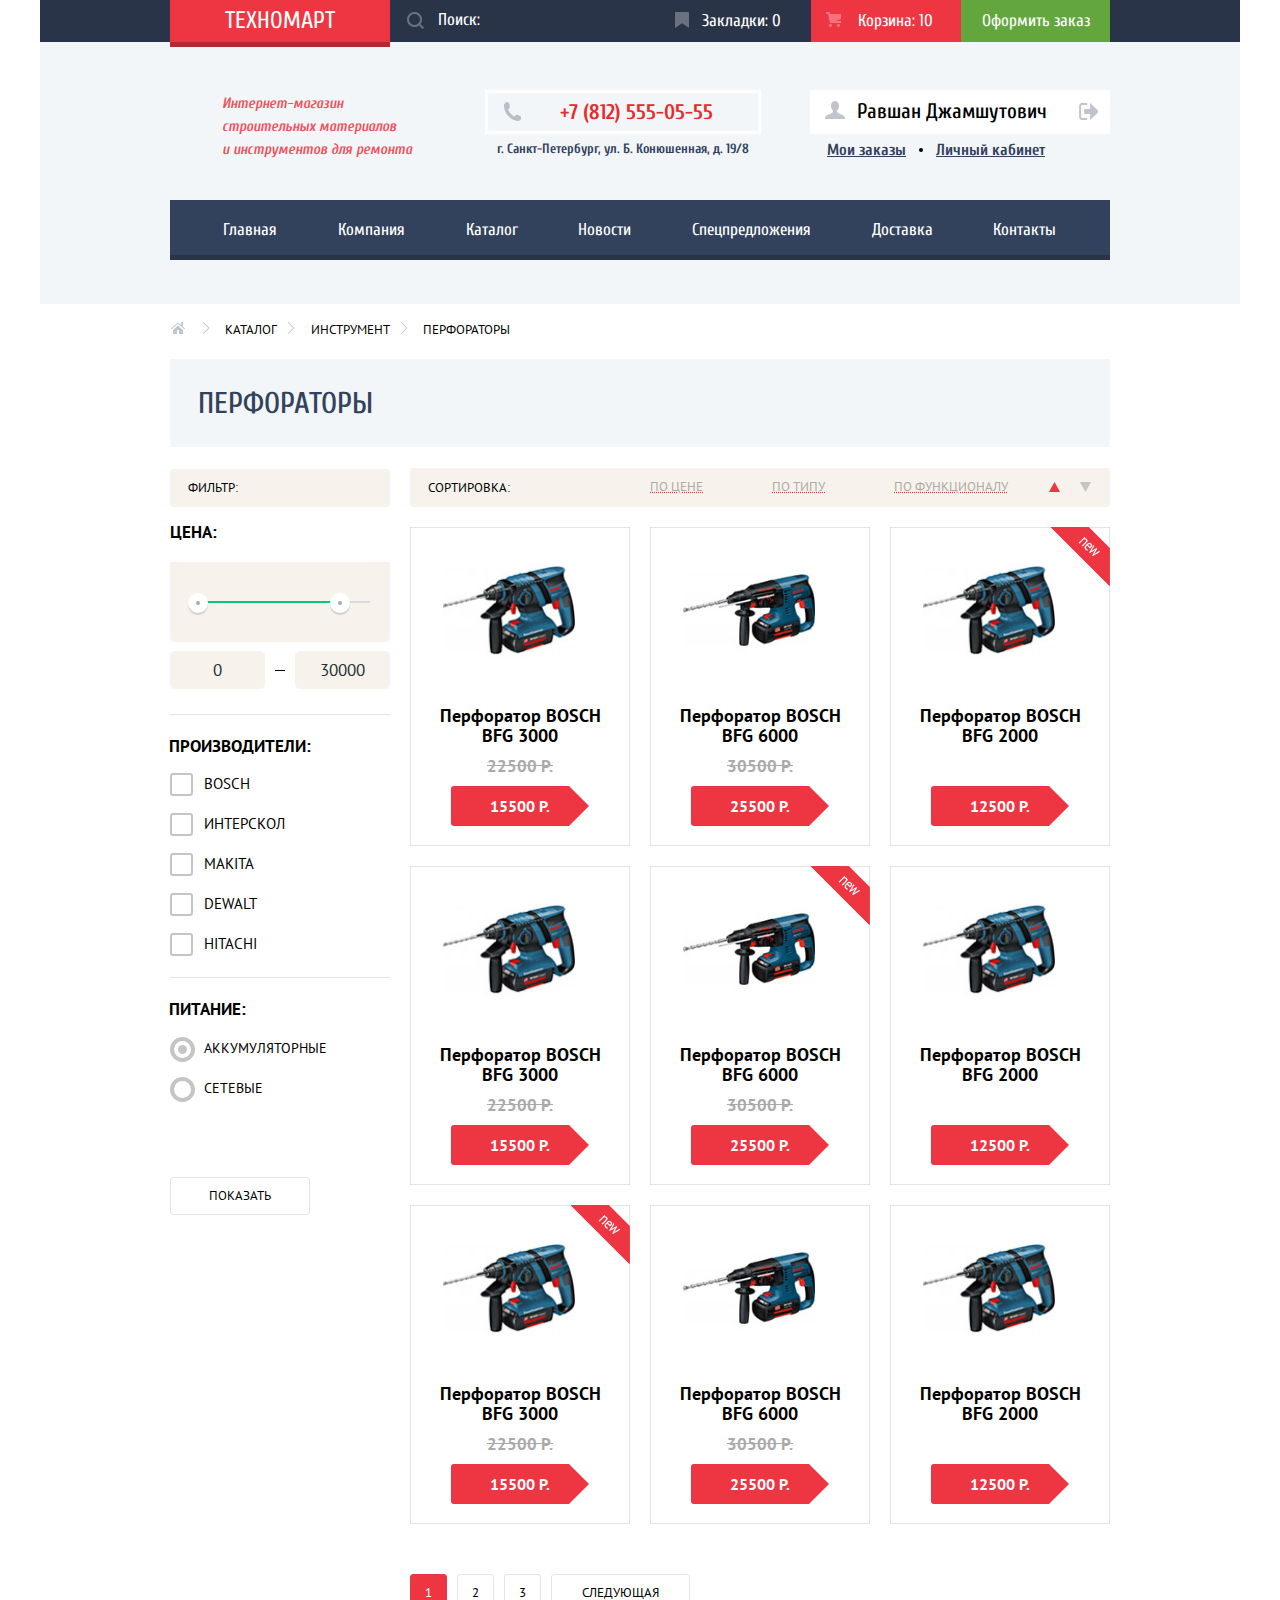
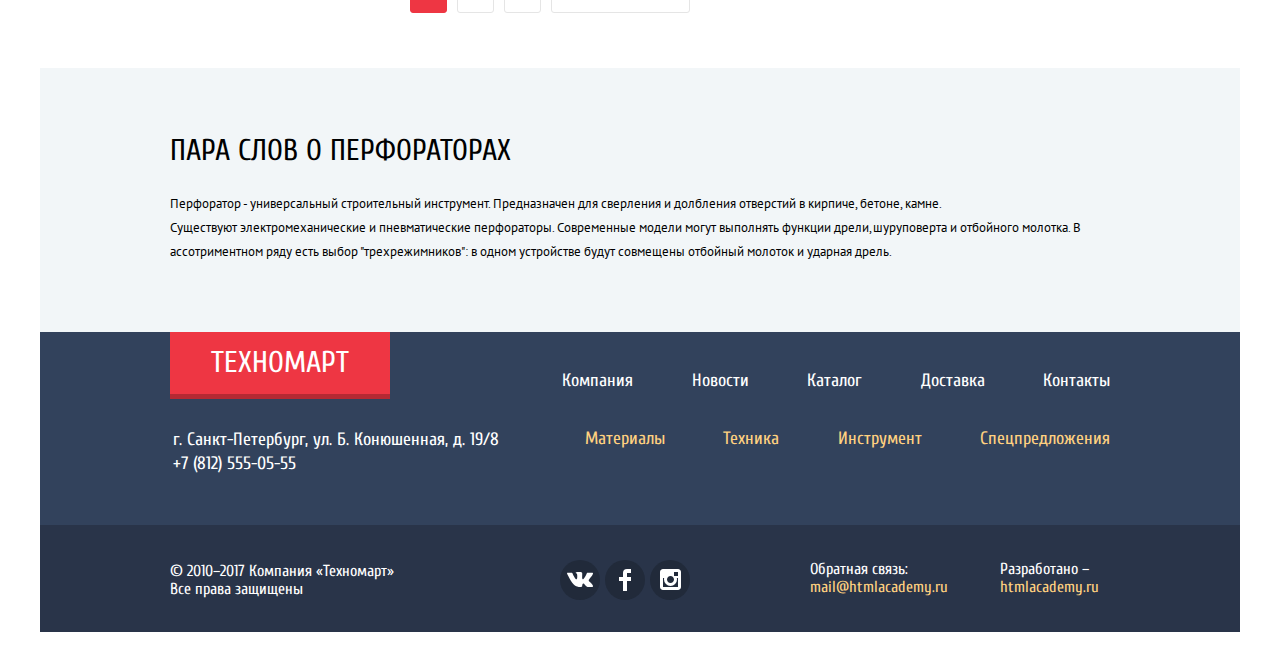
==== commit c8629cb1: "На проверку" ====
--- a/catalog.html
+++ b/catalog.html
@@ -22,10 +22,10 @@
         <button class="search-icon" type="submit"></button>
       </form>
       <div class="marks">
-          <div class="marks-icon"></div>Закладки: <placeholder>0</placeholder><span class="number-of-marks"></span>
+          <div class="marks-icon"></div>Закладки: 0<span class="number-of-marks"></span>
       </div>
       <div class="cart">
-        <div class="cart-icon"></div>Корзина: <placeholder>0</placeholder><span class="number-of-items"></span>
+        <div class="cart-icon"></div>Корзина: 10<span class="number-of-items"></span>
       </div>
       <a class="order" href="#">
         Оформить заказ
@@ -41,7 +41,7 @@
       <section class="contact-information">
         <h2 class="visually-hidden">Контакная информация</h2>
         <div class="header-number"><div class="icon-phone"></div>+7 (812) 555-05-55</div>
-        <span class="header-address">г. Санкт-Петербург, ул.Б.Конюшенная, д. 19/8</span>
+        <span class="header-address">г. Санкт-Петербург, ул. Б. Конюшенная, д. 19/8</span>
       </section>
       <!--<section class="authorization">
         <h2 class="visually-hidden">Авторизация</h2>
@@ -109,7 +109,7 @@
             <label for="filter-bosch">Bosch</label>
           </li>
           <li class="filter-option">
-            <input class="visually-hidden filter-input filter-input-checkbox" type="checkbox" name="Интерскоп"id="filter-interscol" >
+            <input class="visually-hidden filter-input filter-input-checkbox" type="checkbox" name="Интерскоп" id="filter-interscol" >
             <label for="filter-interscol">Интерскол</label>
           </li>
           <li class="filter-option">
@@ -130,11 +130,11 @@
       <legend class="filter-supply">Питание:</legend>
       <ul>
         <li class="filter-option">
-          <input class="visually-hidden filter-input filter-input-radio" type="checkbox" value="battery" id="filter-battery" name="Аккумуляторные">
+          <input class="visually-hidden filter-input filter-input-radio" type="radio" value="battery" id="filter-battery" name="supply" checked>
           <label for="filter-battery" class="filter-power">Аккумуляторные</label>
         </li>
         <li class="filter-option">
-          <input class="visually-hidden filter-input filter-input-radio" type="checkbox" value="network" id="filter-net" name="Сетевые">
+          <input class="visually-hidden filter-input filter-input-radio" type="radio" value="network" id="filter-net" name="supply">
           <label for="filter-net" class="filter-power">Сетевые</label>
         </li>
       </ul>
@@ -157,8 +157,8 @@
           <ul class="catalog-list">
             <li class="catalog-item">
                 <div class="actions">
-                    <a href="#" class="buy"><div class="cart-icon-buy"></div>Купить</a>
-                    <a href="#" class="bookmark">В закладки</a>
+                  <a href="#" class="buy"><div class="cart-icon-buy"></div>Купить</a>
+                  <a href="#" class="bookmark">В закладки</a>
                 </div>
                 <div class="image"><img src="img/content/Drill3000.jpg" width="218" height="168" alt="Перфоратор BOSCH BFG 3000"></div>
                 <div class="title">Перфоратор BOSCH BFG 3000</div>
@@ -187,8 +187,8 @@
             <div class="price">12500 Р.</div>
           </li>
             <li class="catalog-item"><div class="actions">
-                <a href="#" class="buy"><div class="cart-icon-buy"></div>Купить</a>
-                <a href="#" class="bookmark">В закладки</a>
+              <a href="#" class="buy"><div class="cart-icon-buy"></div>Купить</a>
+              <a href="#" class="bookmark">В закладки</a>
             </div>
             <div class="image"><img src="img/content/Drill3000.jpg" width="218" height="168" alt="Перфоратор BOSCH BFG 3000"></div>
             <div class="title">Перфоратор BOSCH BFG 3000</div>
@@ -207,8 +207,8 @@
             <div class="price">25500 Р.</div>
           </li>
             <li class="catalog-item"><div class="actions">
-                <a href="#" class="buy"><div class="cart-icon-buy"></div>Купить</a>
-                <a href="#" class="bookmark">В закладки</a>
+              <a href="#" class="buy"><div class="cart-icon-buy"></div>Купить</a>
+              <a href="#" class="bookmark">В закладки</a>
             </div>
             <div class="image"><img src="img/content/Drill2000.jpg" width="218" height="168" alt="Перфоратор BOSCH BFG 3000"></div>
             <div class="title">Перфоратор BOSCH BFG 2000</div>
@@ -227,8 +227,8 @@
             <div class="price">15500 Р.</div>
           </li>
             <li class="catalog-item"><div class="actions">
-                <a href="#" class="buy"><div class="cart-icon-buy"></div>Купить</a>
-                <a href="#" class="bookmark">В закладки</a>
+              <a href="#" class="buy"><div class="cart-icon-buy"></div>Купить</a>
+              <a href="#" class="bookmark">В закладки</a>
             </div>
             <div class="image"><img src="img/content/Drill6000.jpg" width="218" height="168" alt="Перфоратор BOSCH BFG 3000"></div>
             <div class="title">Перфоратор BOSCH BFG 6000</div>
@@ -236,8 +236,8 @@
             <div class="price">25500 Р.</div>
           </li>
             <li class="catalog-item"><div class="actions">
-                <a href="#" class="buy"><div class="cart-icon-buy"></div>Купить</a>
-                <a href="#" class="bookmark">В закладки</a>
+              <a href="#" class="buy"><div class="cart-icon-buy"></div>Купить</a>
+              <a href="#" class="bookmark">В закладки</a>
             </div>
             <div class="image"><img src="img/content/Drill2000.jpg" width="218" height="168" alt="Перфоратор BOSCH BFG 3000"></div>
             <div class="title">Перфоратор BOSCH BFG 2000</div>
@@ -249,7 +249,7 @@
           <div class="pagination-list">
             <a href="page-1-perforators">1</a>
             <a href="page-2-perforators">2</a>
-            <a href="page-3-perforators">3</a><
+            <a href="page-3-perforators">3</a>
             <a href="next-page">Следующая</a>
           </div>
         </section>
@@ -317,8 +317,8 @@
         <div class="upper-modal-part">
           <form class="write-us-form" action="index.html" method="post">
           <p class="write-us-item">
-              <label  for="user-name">Ваше имя</label>
-              <input id="user-name" type="text" name="name" value="" placeholder="Представьтесь, пожалуйста">
+            <label  for="user-name">Ваше имя</label>
+            <input id="user-name" type="text" name="name" value="" placeholder="Представьтесь, пожалуйста">
           </p>
           <p class="write-us-item">
               <label for="user-email">Ваш e-mail:</label>
@@ -328,17 +328,17 @@
               <label for="letter-text">Текст письма:</label>
               <input id="letter-text" type="password" name="letter" value="" class="letter" placeholder="В свободной форме">
           </p>
-        </div>
         <div class="bottom-modal-part">
           <button class="button" type="submit">Отправить</button>
         </div>
         </form>
+      </div>
           <button class="modal-close" type="button">Закрыть</button>
       </section>
       <section class="modal modal-map">
         <h2 class="visually-hidden">Как до нас добраться</h2>
         <p><img src="img/content/map-popup.jpg" width="940" height="446" alt="Карта"></p>
         <button class="modal-close" type="button">Закрыть</button>
-        </section>
+      </section>
   </body>
 </html>
--- a/css/style.css
+++ b/css/style.css
@@ -82,6 +82,16 @@
   color: #000000;
 }
 
+.authorization a:hover {
+  background-color: #ffffff;
+  color: #ee3643;
+
+}
+
+.authorization a:active {
+  background-color: #ffffff;
+  color: #c5c5c5;
+}
 .header-igationigation ul {
   list-style: none;
 }
@@ -327,6 +337,11 @@
   text-decoration: underline;
 }
 
+.site-navigation-bottom ul a:active
+ {
+  opacity: 0.3;
+  text-decoration: none;
+}
 .index-content {
   background-color: #d3e2e8;
 }
@@ -784,12 +799,13 @@
 }
 
 .search input[type="search"] {
+  position: relative;
   border: none;
   outline: none;
   -webkit-appearance: none;
   padding: 12px 48px;
   background-color: #293449;
-  width:270px;
+  width: 265px;
   vertical-align: middle;
 }
 
@@ -822,6 +838,7 @@
 .search input:hover {
   background-color: #212a3a;
 }
+
 
 .search input:hover + button {
   position: absolute;
@@ -966,9 +983,15 @@
   margin: 0;
   text-align: right;
   padding: 0;
-  width: 136px;
-  padding: 12px 27px 10px 0px;
+  width: 131px;
+  padding: 12px 32px 10px 0px;
   cursor: pointer;
+}
+
+.catalog-body .cart {
+  background-color: #ee3643;
+  width: 137px;
+  padding: 12px 28px 10px 0px;
 }
 
 .cart:hover {
@@ -1041,19 +1064,21 @@
 .header-site-navigation {
   display: flex;
   flex-direction: row;
-  justify-content: space-around;
+  justify-content: space-between;
   margin: 0 auto;
-  padding: 0;
+  padding: 0 23px;
   list-style: none;
   height: inherit;
-  width: 938px;
+  width: 894px;
   text-align: center;
   background-color: #32425c;
+  border-bottom: 5px solid #293449;
 }
 
 
 .header-site-navigation a {
   display: block;
+  position: relative;
   font-family:"Cuprum", sans-serif;
   font-size: 17px;
   font-weight: 400;
@@ -1061,8 +1086,7 @@
   background-color: #32425c;
   color: #ffffff;
   margin: auto;
-  padding: 19px 34px;
-  border-bottom: 5px solid #293449;
+  padding: 21px 30px 17px;
   vertical-align: middle;
 
 }
@@ -1072,15 +1096,156 @@
 }
 
 .header-site-navigation a:hover {
+  background-color: #293449;
+}
+
+.header-site-navigation a:first-child:hover:before {
+  content: "";
+
+  position: absolute;
+  right: 110px;
+  top: 0px;
+
+  width: 27px;
+  height: 60px;
+
+  background-color: #293449;
+}
+
+.header-site-navigation a:nth-child(7):hover:before {
+  content: "";
+
+  position: absolute;
+  right: -25px;
+  top: 0px;
+
+  width: 27px;
+  height: 60px;
+
   background-color: #293449;
 }
 
 .header-site-navigation a:active {
   background-color: #1d2739;
   color: #8e939c;
-  border-bottom: 5px solid #1d2739;
-}
-
+}
+
+.header-site-navigation a:first-child:active:before {
+  content: "";
+
+  position: absolute;
+  right: 110px;
+  top: 0px;
+
+  width: 27px;
+  height: 60px;
+
+  background-color: #1d2739;
+}
+
+
+.header-site-navigation a:first-child:active:after {
+  content: "";
+
+  position: absolute;
+  right: 0px;
+  top: 55px;
+
+  width: 112.5px;
+  height: 5px;
+
+  background-color: #1d2739;
+}
+
+.header-site-navigation a:nth-child(2):active:after {
+  content: "";
+
+  position: absolute;
+  right: 0px;
+  top: 55px;
+
+  width: 126.5px;
+  height: 5px;
+
+  background-color: #1d2739;
+}
+
+.header-site-navigation a:nth-child(3):active:after {
+  content: "";
+
+  position: absolute;
+  right: 0px;
+  top: 55px;
+
+  width: 112px;
+  height: 5px;
+
+  background-color: #1d2739;
+}
+
+.header-site-navigation a:nth-child(4):active:after {
+  content: "";
+
+  position: absolute;
+  right: 0px;
+  top: 55px;
+
+  width: 113px;
+  height: 5px;
+
+  background-color: #1d2739;
+}
+
+.header-site-navigation a:nth-child(5):active:after {
+  content: "";
+
+  position: absolute;
+  right: 0px;
+  top: 55px;
+
+  width: 180.5px;
+  height: 5px;
+
+  background-color: #1d2739;
+}
+
+.header-site-navigation a:nth-child(6):active:after {
+  content: "";
+
+  position: absolute;
+  right: 0px;
+  top: 55px;
+
+  width: 120px;
+  height: 5px;
+
+  background-color: #1d2739;
+}
+
+.header-site-navigation a:nth-child(7):active:before {
+  content: "";
+
+  position: absolute;
+  right: -25px;
+  top: 0px;
+
+  width: 27px;
+  height: 60px;
+
+  background-color: #1d2739;
+}
+.header-site-navigation a:nth-child(7):active:after {
+  content: "";
+
+  position: absolute;
+  right: 0px;
+  top: 55px;
+
+  width: 122.5px;
+  height: 5px;
+
+  background-color: #1d2739;
+}
 .about-us {
   margin: 0;
   padding: 0 ;
@@ -1172,6 +1337,7 @@
   padding: 13px 0 11px;
   height: 20px;
   background-color: #ffffff;
+  margin-bottom: 4px;
 }
 
 .signed-in .user-icon {
@@ -1194,6 +1360,22 @@
   opacity: 0.3
 }
 
+
+.authorized .signed-in:hover  .user-icon,
+.authorized .signed-in:hover  .logout-icon {
+  opacity: 1;
+}
+
+.authorized .signed-in:active {
+  color: #c5c5c5;
+}
+
+.authorized .signed-in:active  .user-icon,
+.authorized .signed-in:active  .logout-icon {
+  opacity: 0.2;
+  color: #c5c5c5;
+}
+
 .signed-in span {
   margin-left: 47px;
 }
@@ -1206,10 +1388,10 @@
   content: "";
   position: absolute;
 
-  width: 3px;
-  height: 3px;
-  left: 100px;
-  top: 5px;
+  width: 4px;
+  height: 4px;
+  left: 99px;
+  top: 7px;
   background: #000000;
   border-radius: 50%;
 
@@ -1221,9 +1403,17 @@
   line-height: 18px;
   color: #32425c;
   text-decoration: underline;
-  margin-right: 20px;
+  margin-right: 19px;
   margin-left: 7px;
-  margin-top: 7px;
+  margin-top: 10px;
+}
+
+.authorized .user-options a:hover {
+  color: #ee3643;
+}
+
+.authorized .user-options a:active {
+  color: #c5c5c5;
 }
 
 .sign-in {
@@ -1252,7 +1442,27 @@
   width: 20px;
   height: 18px;
   background: url(img/dec/icon-login.svg) no-repeat 0 0;
-  opacity: 0.3
+  opacity: 0.3;
+}
+
+.sign-in:hover .sign-icon {
+  position: absolute;
+  left: 14px;
+  bottom: 14px;
+  width: 20px;
+  height: 18px;
+  background: url(img/dec/icon-login.svg) no-repeat 0 0;
+  opacity: 1;
+}
+
+.sign-in:active .sign-icon {
+  position: absolute;
+  left: 14px;
+  bottom: 14px;
+  width: 20px;
+  height: 18px;
+  background: url(img/dec/icon-login.svg) no-repeat 0 0;
+  opacity: 0.3;
 }
 
 .sign-up {
@@ -1331,21 +1541,19 @@
   width: 135px;
   padding: 10px 0 10px;;
   border-radius: 3px;
-  background-color: #000000;
-  opacity: 0.2;
+  background-color: rgba(0,0,0,0.2);
   margin-left: 25px;
   margin-top: 13px;
 }
 
 .service-item a:hover {
-  background-color: #b2b2b2;
-  opacity: 0.6;
+  background-color: rgba(0,0,0,0.3);
 }
 
 .service-item a:active {
-  background-color: #b2b2b2;
-  opacity:1;
-}
+  background-color: rgba(0,0,0,0.5);
+}
+
 .list-of-services-1 {
   display: flex;
   flex-wrap: wrap;
@@ -1777,15 +1985,22 @@
   color: #ffffff;
 }
 
+.information-list  .picture-swapping:last-of-type {
+  background-color: #ffffff;
+  border-color: #ffffff;
+  color: #32425c;
+  font-weight: normal;
+}
+
 .information-list  .picture-swapping:nth-of-type(2) {
   border-top: 0.5px solid #4d637b;
   border-bottom: 0.5px solid #4d637b;
 }
 
 .information-list  button:hover {
-  background-color: #ffffff;
+  background-color: #293449;
   border-color: #ffffff;
-  color: #32425c;
+  color: #ffffff;
   font-weight: normal;
   cursor: pointer;
 }
@@ -2197,7 +2412,7 @@
 }
 
 .breadcrumps li a{
-  padding-left: 7px;
+  padding-left: 8.5px;
   font-size: 16px;
 }
 
@@ -2330,6 +2545,17 @@
   border-radius: 3px;
 }
 
+.filter-input-checkbox + label:hover::before{
+  content: "";
+  position: absolute;
+  top: -1px;
+  width: 19px;
+  height: 19px;
+  left: -34px;
+  border: 2px solid #b5b5b5;
+  border-radius: 3px;
+}
+
 .filter-input-checkbox:checked + label::after {
   content: "";
 
@@ -2340,6 +2566,20 @@
   height: 25px;
 
   background-image: url("img/dec/checkbox-on.svg");
+  background-repeat: no-repeat;
+  background-position: 0 0;
+}
+
+.filter-input-checkbox:checked + label:hover::after {
+  content: "";
+
+  position: absolute;
+  top: -1px;
+  left: -34px;
+  width: 25px;
+  height: 25px;
+
+  background-image: url("img/dec/checkbox-on-dark.png");
   background-repeat: no-repeat;
   background-position: 0 0;
 }
@@ -2357,6 +2597,19 @@
   border-radius: 20px;
 }
 
+.filter-input-radio + label:hover::before {
+  content: "";
+
+  position: absolute;
+
+  width: 17px;
+  height: 17px;
+  top: -1px;
+  left: -34px;
+  border: 4px solid #b5b5b5;
+  border-radius: 20px;
+}
+
 .filter-input-radio:checked + label::after {
   content: "";
 
@@ -2368,6 +2621,20 @@
   height: 9px;
 
   background-color: #c5c5c5;
+  border-radius: 20px;
+}
+
+.filter-input-radio:checked + label:hover::after {
+  content: "";
+
+  position: absolute;
+  top: 7px;
+  left: -26px;
+
+  width: 9px;
+  height: 9px;
+
+  background-color: #b5b5b5;
   border-radius: 20px;
 }
 
@@ -2449,6 +2716,13 @@
 
 .catalog-sorting .icon-up:hover {
  cursor: pointer;
+ position: absolute;
+ right: 50px;
+ top: 14px;
+ width: 11px;
+ height: 10px;
+ background: url(img/dec/icon-up-black.png) no-repeat;
+
 }
 .catalog-sorting .icon-down {
   position: absolute;
@@ -2461,6 +2735,12 @@
 
 .catalog-sorting .icon-down:hover {
   cursor: pointer;
+  position: absolute;
+  right: 19px;
+  top: 14px;
+  width: 11px;
+  height: 10px;
+  background: url(img/dec/icon-down-black.png) no-repeat;
 }
 
 .catalog-list {
@@ -2699,23 +2979,23 @@
   /* Временно для сетки */
 }
 
-.pagination-list a:not(:last-child) {
+.pagination-list a:not(:last-of-type) {
   display:block;
   font-family: 'PT Sans', sans-serif;
   font-size: 13px;
-  line-height: 18px;
+  line-height: 13px;
   font-weight: normal;
   color: #000000;
   text-transform: uppercase;
   margin-right: 10px;
   border: 1px solid #e5e5e5;
   border-radius: 3px;
-  padding: 10px 15px 9px;
+  padding: 11px 14px;
   background-color: #ffffff;
   text-align: center;
 }
 
-.pagination-list a:last-child {
+.pagination-list a:last-of-type {
   display:block;
   font-family: 'PT Sans', sans-serif;
   font-size: 13px;
@@ -2723,10 +3003,10 @@
   font-weight: 500;
   color: #000000;
   text-transform: uppercase;
-  margin-left: -5px;
+  margin-left: 0px;
   border: 1px solid #e5e5e5;
   border-radius: 3px;
-  padding: 10px 30px 10px;
+  padding: 9px 30px 10px;
   background-color: #ffffff;
   text-align: center;
 }
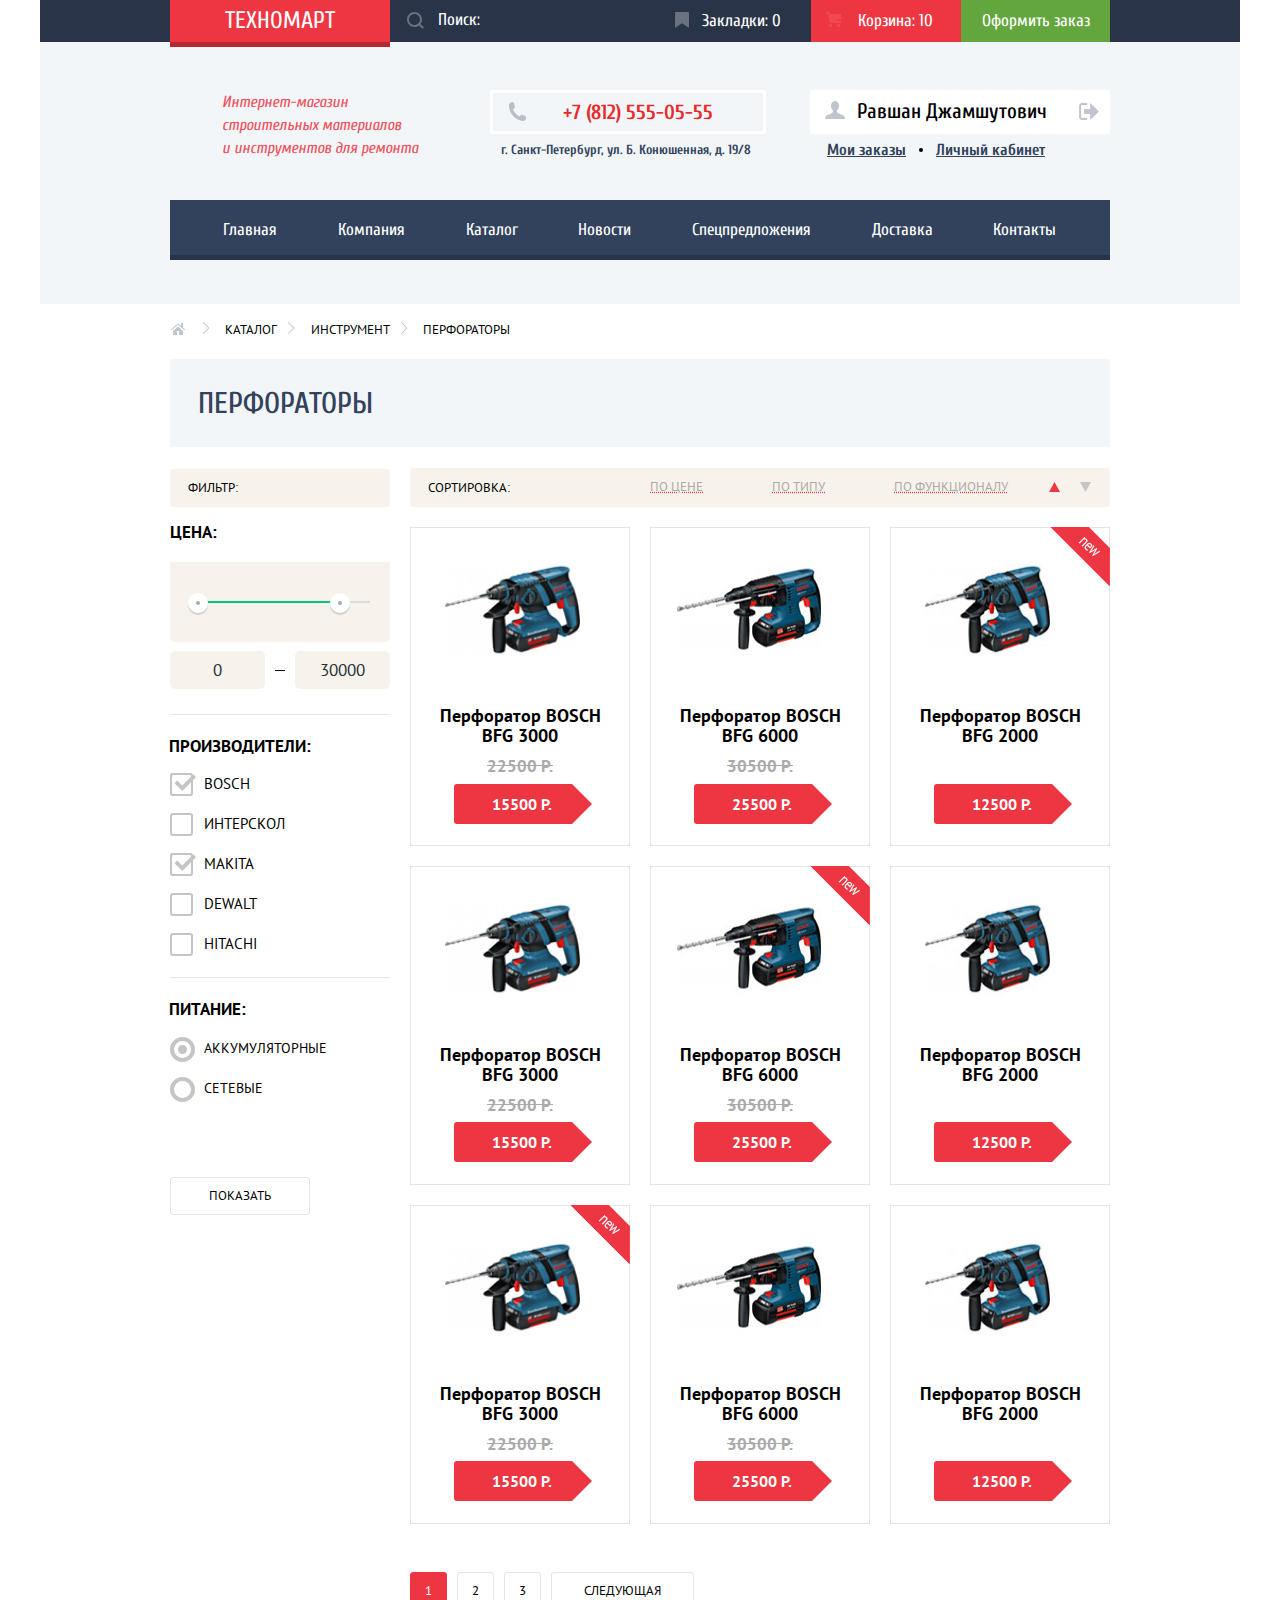
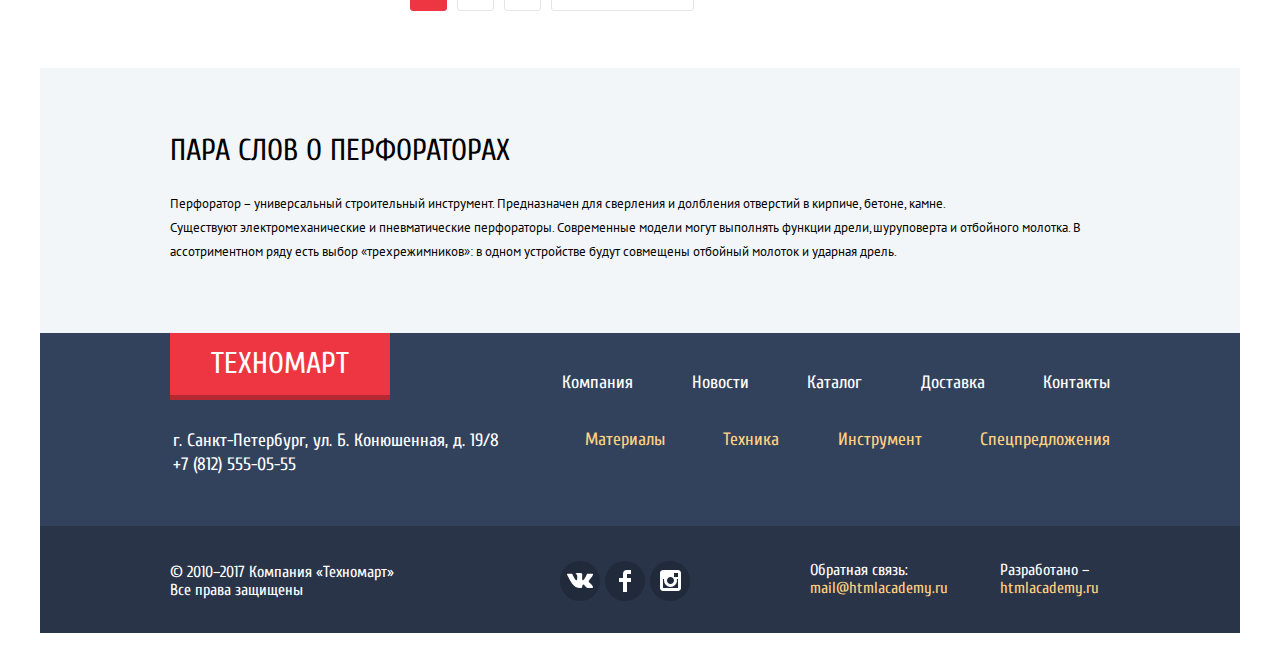
==== commit 353b8d2f: "Исправления после первой проверки" ====
--- a/catalog.html
+++ b/catalog.html
@@ -4,11 +4,9 @@
     <meta charset="utf-8">
     <title>HTML Academy: Техномарт</title>
     <link href="https://fonts.googleapis.com/css?family=PT+Sans:400,700&amp;subset=cyrillic" rel="stylesheet">
-    <link href="https://fonts.googleapis.com/css?family=Cuprum:400,700&amp;subset=cyrillic" rel="stylesheet">
     <link href="https://fonts.googleapis.com/css?family=Cuprum:400,400i,700,700i&amp;subset=cyrillic" rel="stylesheet">
     <link href="css/normalize.css" rel="stylesheet">
     <link href="css/style.css" rel="stylesheet">
-    <link href="css/outlne.css" rel="stylesheet">
   </head>
   <body class="catalog-body">
     <header class="main-header">
@@ -21,12 +19,12 @@
         <input type="search" placeholder="Поиск:">
         <button class="search-icon" type="submit"></button>
       </form>
-      <div class="marks">
+      <a href="marks.html" class="marks">
           <div class="marks-icon"></div>Закладки: 0<span class="number-of-marks"></span>
-      </div>
-      <div class="cart">
+      </a>
+      <a href="cart.html" class="cart">
         <div class="cart-icon"></div>Корзина: 10<span class="number-of-items"></span>
-      </div>
+      </a>
       <a class="order" href="#">
         Оформить заказ
       </a>
@@ -34,20 +32,20 @@
     </nav>
     <div class="info-sign-wrapper">
       <div class="about-us">
-        Интернет-магазин<br>
-          строительных материалов<br>
-          и инструментов для ремонта
+        <p>Интернет-магазин
+        строительных материалов<span class="unseen">___</span>
+        и инструментов для ремонта</p>
       </div>
       <section class="contact-information">
         <h2 class="visually-hidden">Контакная информация</h2>
         <div class="header-number"><div class="icon-phone"></div>+7 (812) 555-05-55</div>
         <span class="header-address">г. Санкт-Петербург, ул. Б. Конюшенная, д. 19/8</span>
       </section>
-      <!--<section class="authorization">
+      <div class="invisible"><section class="authorization">
         <h2 class="visually-hidden">Авторизация</h2>
         <a class="sign-in-icon sign-in" href="sign-up.html"><div class="sign-icon"></div><span>Войти</span></a>
         <a class="sign-up" href="sign-up.html">Регистрация</a>
-      </section>-->
+      </section></div>
       <section class="authorized">
         <h2 class="visually-hidden">Авторизован</h2>
         <a class="signed-in" href="sign-up.html"><span>Равшан Джамшутович</span><div class="user-icon"></div><div class="logout-icon"></div></a>
@@ -76,7 +74,7 @@
           <li>
             <div class="icon-right-small arrow"></div><a href="tools.html">Инструмент</a></li>
           <li>
-            <div class="icon-right-small arrow"></div><a href="perforators.html">Перфораторы</a></li>
+            <div class="icon-right-small arrow"></div><a>Перфораторы</a></li>
         </ul>
         <div class="catalog-name">Перфораторы</div>
         <div class="catalog-columns">
@@ -105,7 +103,7 @@
         <legend class="filter-brand">Производители:</legend>
         <ul>
           <li class="filter-option">
-            <input class="visually-hidden filter-input filter-input-checkbox" type="checkbox" name="bosch" id="filter-bosch" >
+            <input class="visually-hidden filter-input filter-input-checkbox" type="checkbox" name="bosch" id="filter-bosch" checked>
             <label for="filter-bosch">Bosch</label>
           </li>
           <li class="filter-option">
@@ -113,7 +111,7 @@
             <label for="filter-interscol">Интерскол</label>
           </li>
           <li class="filter-option">
-            <input class="visually-hidden filter-input filter-input-checkbox" type="checkbox" name="Makita" id="filter-makita">
+            <input class="visually-hidden filter-input filter-input-checkbox" type="checkbox" name="Makita" id="filter-makita" checked>
             <label for="filter-makita">Makita</label>
           </li>
           <li class="filter-option">
@@ -151,8 +149,8 @@
               <li><a href="#">по типу</a></li>
               <li><a href="#">по функционалу</a></li>
             </ul>
-            <div class="icon-up"></div>
-            <div class="icon-down"></div>
+            <a class="icon-up"></a>
+            <a class="icon-down"></a>
           </section>
           <ul class="catalog-list">
             <li class="catalog-item">
@@ -170,7 +168,7 @@
                 <a href="#" class="buy"><div class="cart-icon-buy"></div>Купить</a>
                 <a href="#" class="bookmark">В закладки</a>
             </div>
-            <div class="image"><img src="img/content/Drill6000.jpg" width="218" height="168" alt="Перфоратор BOSCH BFG 3000"></div>
+            <div class="image"><img class="image-1" src="img/content/Drill6000.jpg" width="218" height="168" alt="Перфоратор BOSCH BFG 3000"></div>
             <div class="title">Перфоратор BOSCH BFG 6000</div>
             <div class="discount">30500 Р.</div>
             <div class="price">25500 Р.</div>
@@ -181,7 +179,7 @@
                 <a href="#" class="buy"><div class="cart-icon-buy"></div>Купить</a>
                 <a href="#" class="bookmark">В закладки</a>
             </div>
-            <div class="image"><img src="img/content/Drill2000.jpg" width="218" height="168" alt="Перфоратор BOSCH BFG 3000"></div>
+            <div class="image"><img class="image-2" src="img/content/Drill2000.jpg" width="218" height="168" alt="Перфоратор BOSCH BFG 3000"></div>
             <div class="title">Перфоратор BOSCH BFG 2000</div>
             <div class="discount"></div>
             <div class="price">12500 Р.</div>
@@ -193,7 +191,7 @@
             <div class="image"><img src="img/content/Drill3000.jpg" width="218" height="168" alt="Перфоратор BOSCH BFG 3000"></div>
             <div class="title">Перфоратор BOSCH BFG 3000</div>
             <div class="discount">22500 Р.</div>
-            <div class="price">15500 Р.</div>
+            <div class="price price-2">15500 Р.</div>
           </li>
             <li class="catalog-item">
               <div class="flag flag-new">новинка</div>
@@ -201,19 +199,19 @@
                 <a href="#" class="buy"><div class="cart-icon-buy"></div>Купить</a>
                 <a href="#" class="bookmark">В закладки</a>
             </div>
-            <div class="image"><img src="img/content/Drill6000.jpg" width="218" height="168" alt="Перфоратор BOSCH BFG 3000"></div>
+            <div class="image"><img class="image-1" src="img/content/Drill6000.jpg" width="218" height="168" alt="Перфоратор BOSCH BFG 3000"></div>
             <div class="title">Перфоратор BOSCH BFG 6000</div>
             <div class="discount">30500 Р.</div>
-            <div class="price">25500 Р.</div>
+            <div class="price price-2">25500 Р.</div>
           </li>
             <li class="catalog-item"><div class="actions">
               <a href="#" class="buy"><div class="cart-icon-buy"></div>Купить</a>
               <a href="#" class="bookmark">В закладки</a>
             </div>
-            <div class="image"><img src="img/content/Drill2000.jpg" width="218" height="168" alt="Перфоратор BOSCH BFG 3000"></div>
+            <div class="image"><img class="image-2" src="img/content/Drill2000.jpg" width="218" height="168" alt="Перфоратор BOSCH BFG 3000"></div>
             <div class="title">Перфоратор BOSCH BFG 2000</div>
             <div class="discount"></div>
-            <div class="price">12500 Р.</div>
+            <div class="price price-2">12500 Р.</div>
           </li>
             <li class="catalog-item">
               <div class="flag flag-new">новинка</div>
@@ -224,25 +222,25 @@
             <div class="image"><img src="img/content/Drill3000.jpg" width="218" height="168" alt="Перфоратор BOSCH BFG 3000"></div>
             <div class="title">Перфоратор BOSCH BFG 3000</div>
             <div class="discount">22500 Р.</div>
-            <div class="price">15500 Р.</div>
+            <div class="price price-1">15500 Р.</div>
           </li>
             <li class="catalog-item"><div class="actions">
               <a href="#" class="buy"><div class="cart-icon-buy"></div>Купить</a>
               <a href="#" class="bookmark">В закладки</a>
             </div>
-            <div class="image"><img src="img/content/Drill6000.jpg" width="218" height="168" alt="Перфоратор BOSCH BFG 3000"></div>
+            <div class="image"><img class="image-1" src="img/content/Drill6000.jpg" width="218" height="168" alt="Перфоратор BOSCH BFG 3000"></div>
             <div class="title">Перфоратор BOSCH BFG 6000</div>
             <div class="discount">30500 Р.</div>
-            <div class="price">25500 Р.</div>
+            <div class="price price-1">25500 Р.</div>
           </li>
             <li class="catalog-item"><div class="actions">
               <a href="#" class="buy"><div class="cart-icon-buy"></div>Купить</a>
               <a href="#" class="bookmark">В закладки</a>
             </div>
-            <div class="image"><img src="img/content/Drill2000.jpg" width="218" height="168" alt="Перфоратор BOSCH BFG 3000"></div>
+            <div class="image"><img class="image-2" src="img/content/Drill2000.jpg" width="218" height="168" alt="Перфоратор BOSCH BFG 3000"></div>
             <div class="title">Перфоратор BOSCH BFG 2000</div>
             <div class="discount"></div>
-            <div class="price">12500 Р.</div>
+            <div class="price price-1">12500 Р.</div>
           </li>
 
           </ul>
@@ -256,9 +254,9 @@
       </div>
       <section class="about-catalog-item">
         <h2 class="brief-info">Пара слов о перфораторах</h2>
-          <p>Перфоратор - универсальный строительный инструмент. Предназначен для сверления и долбления отверстий в кирпиче, бетоне, камне.<br>
-            Существуют электромеханические и пневматические перфораторы. Современные модели могут выполнять функции дрели,шуруповерта и отбойного молотка. В<br>
-            ассотриментном ряду есть выбор "трехрежимников": в одном устройстве будут совмещены отбойный молоток и ударная дрель.</p>
+          <p>Перфоратор – универсальный строительный инструмент.  Предназначен для сверления и долбления отверстий в кирпиче, бетоне, камне.<br>
+            Существуют электромеханические и пневматические перфораторы.  Современные модели могут выполнять функции дрели,шуруповерта и отбойного молотка. В
+            ассотриментном ряду есть выбор «трехрежимников»: в одном устройстве будут совмещены отбойный молоток и ударная дрель.</p>
       </section>
       </main>
       <footer class="main-footer">
@@ -292,21 +290,21 @@
     </div>
         <div class="low-footer">
           <div class="content-low-footer">
-          <p class="copyright">
-            &copy; 2010–2017 Компания «Техномарт»<br>
-              Все права защищены
-          </p>
+          <div class="copyright">
+            <p>&copy; 2010–2017 Компания «Техномарт»
+            Все права защищены</p>
+          </div>
           <div class="social">
             <a class="social-button" href="#"><div class="vk"></div></a>
             <a class="social-button" href="#"><div class="facebook"></div></a>
             <a class="social-button" href="#"><div class="instagram"></div></a>
           </div>
           <p class="feedback">
-            Обратная связь:<br>
+            Обратная связь:
             <a href="https://htmlacademy.ru/intensive/htmlcss" class="colored">mail@htmlacademy.ru</a>
           </p>
           <p class="developers-info">
-            Разработано – <br>
+            Разработано –
             <a href="https://htmlacademy.ru/intensive/htmlcss" class="colored">htmlacademy.ru</a>
           </p>
         </div>
@@ -340,5 +338,6 @@
         <p><img src="img/content/map-popup.jpg" width="940" height="446" alt="Карта"></p>
         <button class="modal-close" type="button">Закрыть</button>
       </section>
+      <script src="js/script.js"></script>
   </body>
 </html>
--- a/css/style.css
+++ b/css/style.css
@@ -1,2511 +1,2292 @@
-body{
-  margin: 0;
-  padding: 0;
-
-  font-family: 'PT Sans', sans-serif;
-  font-size: 17px;
-  font-weight: 700;
-  line-height: 17px;
-  text-transform: inherit;
-  color: #ffffff;
-
-  background-color: #ffffff;
-
-}
-
+body {
+    margin: 0;
+    padding: 0;
+    font-family: 'PT Sans', 'Arial', sans-serif;
+    font-size: 17px;
+    font-weight: 700;
+    line-height: 17px;
+    text-transform: inherit;
+    color: #ffffff;
+    background-color: #ffffff;
+}
 a {
-  text-decoration: none;
-}
-
+    text-decoration: none;
+}
 .interface {
-  margin-top: 0px;
+    margin-top: 0px;
     background-color: #293449;
-    font-family: 'Cuprum', sans-serif;
+    font-family: 'Cuprum', 'Arial', sans-serif;
     font-size: 17px;
     line-height: 18px;
 }
-
-.index-body .main-header .interface {
-  margin-top: 0px;
-}
-
+.index-body .interface {
+    margin-top: 0px;
+}
 .logo a {
     font-size: 24px;
     line-height: 24px;
     background-color: #ee3643;
-    font-family: 'Cuprum', sans-serif;
+    font-family: 'Cuprum', 'Arial', sans-serif;
     color: #ffffff;
 }
-
 .logo a:focus,
 .logo a:hover {
-  background-color: #ca2c37;
-}
-
+    background-color: #ca2c37;
+}
 .logo a:active {
-  background-color: #ba2732;
-}
-
-.interface .order-link a{
+    background-color: #ba2732;
+}
+.interface .order-link a {
     text-decoration: none;
     color: #ffffff;
     background-color: #63a63e;
 }
-
-.interface .order-link a:hover,
-.interface .order-link a:focus {
+.order-link a:hover,
+.order-link a:focus {
     background-color: #5fbb2d;
 }
-
-.interface .order-link a:active {
-  background-color: #518534;
-}
-
-
-
+.order-link a:active {
+    background-color: #518534;
+}
 .number {
-  font-family: 'Cuprum', sans-serif;
-  font-size: 21px;
-  line-height: 18px;
-  color: #ee3643;
-}
-
+    font-family: 'Cuprum', 'Arial', sans-serif;
+    font-size: 21px;
+    line-height: 18px;
+    color: #ee3643;
+}
 .address {
-  font-family: 'Cuprum', sans-serif;
-  font-size: 14px;
-  line-height: 24px;
-  color: #32425c;
-}
-
+    font-family: 'Cuprum', 'Arial', sans-serif;
+    font-size: 14px;
+    line-height: 24px;
+    color: #32425c;
+}
 .authorization a {
-  background-color: #ffffff;
-  color: #000000;
-}
-
+    background-color: #ffffff;
+    color: #000000;
+}
 .authorization a:hover {
-  background-color: #ffffff;
-  color: #ee3643;
-
-}
-
+    background-color: #ffffff;
+    color: #ee3643;
+}
 .authorization a:active {
-  background-color: #ffffff;
-  color: #c5c5c5;
+    background-color: #ffffff;
+    color: #c5c5c5;
 }
 .header-igationigation ul {
-  list-style: none;
-}
-
-.header-site-navigation  li a {
-  color: #ffffff;
-  background-color: #32425c;
-}
-
-.header-site-navigation  li a:hover,
-.header-site-navigation  li a:focus {
-  background-color: #293449;
-}
-
-.header-site-navigation  li a:active {
-  background-color: #1d2739;
-  color: #8e939c;
-}
-
+    list-style: none;
+}
+.header-site-navigation a {
+    color: #ffffff;
+    background-color: #32425c;
+}
+.header-site-navigation a:hover,
+.header-site-navigation a:focus {
+    background-color: #293449;
+}
+.header-site-navigation a:active {
+    background-color: #1d2739;
+    color: #8e939c;
 }
 .gray-color {
-  background-color: #f4f7f9;
-
-}
-
+    background-color: #f4f7f9;
+}
 main {
     background-color: #c8dbe5;
-
-    font-family: 'Cuprum', sans-serif;
-}
-
+    font-family: 'Cuprum', 'Arial', sans-serif;
+}
 .catalog {
-  background-color: #fffff;
-
-    font-family: 'Cuprum', sans-serif;
-}
-
+    background-color: #fffff;
+    font-family: 'Cuprum', 'Arial', sans-serif;
+}
 .services-list ul {
-  list-style: none;
-}
-
+    list-style: none;
+}
 .services-list ul li {
-   font-size: 24px;
-   line-height: 30px;
-   font-weight: bold;
-}
-
+    font-size: 24px;
+    line-height: 30px;
+    font-weight: bold;
+}
 .services-list ul li a {
-  font-family: 'Cuprum', sans-serif;
-  font-size: 14px;
-  line-height: 24px;
-  color: #ffffff;
-  background-color: #e5e5e5;
-}
-
+    font-family: 'Cuprum', 'Arial', sans-serif;
+    font-size: 14px;
+    line-height: 24px;
+    color: #ffffff;
+    background-color: #e5e5e5;
+}
 .services-list ul li .red-link {
-  font-family: 'Cuprum', sans-serif;
-  font-size: 14px;
-  line-height: 18px;
-  color: #ffffff;
-  background-color: #ee3643;
-}
-
+    font-family: 'Cuprum', 'Arial', sans-serif;
+    font-size: 14px;
+    line-height: 18px;
+    color: #ffffff;
+    background-color: #ee3643;
+}
 .services-list ul li .red-link:hover,
 .services-list ul li .red-link:focus {
-  background-color: #ca2c37;
-}
-
+    background-color: #ca2c37;
+}
 .services-list ul li .red-link:active {
-  background-color: #ba2732;
-}
-
+    background-color: #ba2732;
+}
 .services-list ul li a:hover,
 .services-list ul li a:focus {
-  background-color: #cccccc;
-}
-
+    background-color: #cccccc;
+}
 .services-list ul li a:active {
-  background-color: #b2b2b2;
-}
-
+    background-color: #b2b2b2;
+}
 .brief-info {
-  font-family: 'PT Sans', sans-serif;
-  font-size: 30px;
-  line-height: 36px;
-  color: #ffffff;
-}
-
-
-
-
+    font-family: 'PT Sans', 'Arial', sans-serif;
+    font-size: 30px;
+    line-height: 36px;
+    color: #ffffff;
+}
 .blue {
-  font-family: 'Cuprum', sans-serif;
-  font-size: 30px;
-  line-height: 30px;
-  color: #32425c;
-  font-weight: normal;
-  text-transform: uppercase;
-}
-
+    font-family: 'Cuprum', 'Arial', sans-serif;
+    font-size: 30px;
+    line-height: 30px;
+    color: #32425c;
+    font-weight: normal;
+    text-transform: uppercase;
+}
 .red-link {
-  font-family: 'Cuprum', sans-serif;
-  font-size: 14px;
-  line-height: 18px;
-  background-color: #ee3643;
-  color: #ffffff;
+    font-family: 'Cuprum', 'Arial', sans-serif;
+    font-size: 14px;
+    line-height: 18px;
+    background-color: #ee3643;
+    color: #ffffff;
 }
 .red-link:hover,
 .red-link:focus {
-  background-color: #ca2c37;
-}
-
+    background-color: #ca2c37;
+}
 .red-link:active {
-  background-color: #ba2732;
-}
-
+    background-color: #ba2732;
+}
 .populars {
-  list-style:none;
-}
-
+    list-style: none;
+}
 .item-name {
-  font-family: 'PT Sans', sans-serif;
-  font-size: 18px;
-  line-height: 20px;
-  color: #000000;
-  font-weight: bold;
-}
-
+    font-family: 'PT Sans', 'Arial', sans-serif;
+    font-size: 18px;
+    line-height: 20px;
+    color: #000000;
+    font-weight: bold;
+}
 s {
-  font-size: 17px;
-  line-height: 18px;
-  color: #a9a9a9;
-  text-decoration: line-through;
-}
-
+    font-size: 17px;
+    line-height: 18px;
+    color: #a9a9a9;
+    text-decoration: line-through;
+}
 .add-to-cart {
-  font-family: 'PT Sans', sans-serif;
-  font-size: 17px;
-  line-height: 18px;
-  color: white;
-  background-color: #ee3643;
-  border: none;
-}
-
+    font-family: 'PT Sans', 'Arial', sans-serif;
+    font-size: 17px;
+    line-height: 18px;
+    color: white;
+    background-color: #ee3643;
+    border: none;
+}
 .list-manufacturers {
-  list-style: none;
-}
-
+    list-style: none;
+}
 .title-of-list {
-  font-family: 'Cuprum', sans-serif;
-  font-size: 30px;
-  line-height: 24px;
-  font-weight: normal;
-  color: #000000;
-}
-
+    font-family: 'Cuprum', 'Arial', sans-serif;
+    font-size: 30px;
+    line-height: 24px;
+    font-weight: normal;
+    color: #000000;
+}
 .description {
-  font-family: 'PT Sans', sans-serif;
-  font-size: 13px;
-  line-height: 24px;
-  font-weight: 500;
-  color: #000000;
-}
-
+    font-family: 'PT Sans', 'Arial', sans-serif;
+    font-size: 13.2px;
+    line-height: 24px;
+    font-weight: 500;
+    color: #000000;
+}
+.description-1 {
+    font-family: 'PT Sans', 'Arial', sans-serif;
+    font-size: 13px;
+    line-height: 24px;
+    font-weight: 500;
+    color: #000000;
+    max-width: 400px;
+    padding-top: 15px;
+}
+.description-3 {
+    font-family: 'PT Sans', 'Arial', sans-serif;
+    font-size: 13px;
+    line-height: 24px;
+    font-weight: 500;
+    color: #000000;
+}
+.description-2 {
+    font-family: 'PT Sans', 'Arial', sans-serif;
+    font-size: 13px;
+    line-height: 24px;
+    font-weight: 500;
+    color: #000000;
+    max-width: 400px;
+}
+.transport-heading {
+    font-family: 'PT Sans', 'Arial', sans-serif;
+    font-size: 13px;
+    line-height: 24px;
+    font-weight: 500;
+    color: #000000;
+    margin-top: -13px;
+}
 .title-of-service {
-  font-family: 'Cuprum', sans-serif;
-  font-size: 36px;
-  line-height: 24px;
-  color: #32425c;
-}
-
+    font-family: 'Cuprum', 'Arial', sans-serif;
+    font-size: 36px;
+    line-height: 24px;
+    color: #32425c;
+}
 .information-list {
-  list-style: none;
-}
-
-
-
-
+    list-style: none;
+}
 .delivery-companies li {
-  font-family: 'PT Sans', sans-serif;
-  font-size: 18px;
-  line-height: 20px;
-  color: #000000;
-}
-
+    font-family: 'PT Sans', 'Arial', sans-serif;
+    font-size: 18px;
+    line-height: 20px;
+    color: #000000;
+}
 .pop-up {
-  font-family: 'Cuprum', sans-serif;
-  font-size: 14px;
-  line-height: 18px;
-  background-color: #ee3643;
-  color: #ffffff;
-}
-
+    font-family: 'Cuprum', 'Arial', sans-serif;
+    font-size: 14px;
+    line-height: 18px;
+    background-color: #ee3643;
+    color: #ffffff;
+}
 .bottom-logo {
-  display: block;
-  text-align: center;
-  width: 220px;
-  padding: 16px 0;
-  background-color: #ee3643;
-  border-bottom: 5px solid #b52933;
-  font-family: 'Cuprum', sans-serif;
-  font-size: 30px;
-  line-height: 30px;
-  font-weight: lighter;
-  color: #ffffff;
-}
-
+    display: block;
+    text-align: center;
+    width: 220px;
+    padding: 16px 0;
+    background-color: #ee3643;
+    border-bottom: 5px solid #b52933;
+    font-family: 'Cuprum', 'Arial', sans-serif;
+    font-size: 30px;
+    line-height: 30px;
+    font-weight: lighter;
+    color: #ffffff;
+}
 .bottom-logo:hover {
-  background-color: #ca2c37;
-  border-bottom: 5px solid #9a212a;
-}
-
+    background-color: #ca2c37;
+    border-bottom: 5px solid #9a212a;
+}
 .bottom-logo:active {
-  background-color: #ba2732;
-  border-bottom: 5px solid #8e1e26;
+    background-color: #ba2732;
+    border-bottom: 5px solid #8e1e26;
 }
 .find-us {
-  list-style: none;
-  font-family: 'Cuprum', sans-serif;
-  font-size: 18px;
-  line-height: 24px;
-  font-weight: normal;
-  color: #ffffff;
-}
-
+    list-style: none;
+    font-family: 'Cuprum', 'Arial', sans-serif;
+    font-size: 18px;
+    line-height: 24px;
+    font-weight: normal;
+    color: #ffffff;
+}
 .site-navigation-bottom ul {
-  list-style: none;
-}
-
-.site-navigation-bottom ul a {
-  font-family: 'Cuprum', sans-serif;
-  font-size: 18px;
-  line-height: inherit;
-  color: #ffffff;
-}
-
-.colored li a {
-  color: #ffd180;
-}
-
-.site-navigation-bottom ul a:hover,
-.site-navigation-bottom ul a:focus {
-  text-decoration: underline;
-}
-
-.site-navigation-bottom ul a:active
- {
-  opacity: 0.3;
-  text-decoration: none;
+    list-style: none;
+}
+.site-navigation-bottom a {
+    font-family: 'Cuprum', 'Arial', sans-serif;
+    font-size: 18px;
+    line-height: inherit;
+    color: #ffffff;
+}
+.colored a {
+    color: #ffd180;
+}
+.site-navigation-bottom a:hover,
+.site-navigation-bottom a:focus {
+    text-decoration: underline;
+}
+.site-navigation-bottom a:active {
+    opacity: 0.3;
+    text-decoration: none;
 }
 .index-content {
-  background-color: #d3e2e8;
-}
-
+    background-color: #d3e2e8;
+}
 .service {
-  background-color: #f5f8fa;
-}
-
-
+    background-color: #f5f8fa;
+}
 footer {
-  background-color: #32425c;
-}
-
+    background-color: #32425c;
+}
 .low-footer {
-  background-color: #29449;
-  font-family: 'Cuprum', sans-serif;
-  font-size: 16px;
-  line-height: 18px;
-  color: #ffffff;
-}
-
+    background-color: #29449;
+    font-family: 'Cuprum', 'Arial', sans-serif;
+    font-size: 16px;
+    line-height: 18px;
+    color: #ffffff;
+}
 .low-footer a {
-  color: #ffd180;
-}
-
+    color: #ffd180;
+}
 .low-footer a:hover,
 .low-footer a:focus {
-  text-decoration: underline;
-}
-
+    text-decoration: underline;
+}
 .low-footer a:active {
-  color: #ee3643;
-  text-decoration: none;
-}
-
+    color: #ee3643;
+    text-decoration: none;
+}
 .low-footer ul {
-  list-style:none;
-}
-
+    list-style: none;
+}
 form {
-  background-color: #ffffff;
-  font-family: 'Cuprum', sans-serif;
-  font-size: 18px;
-  line-height: 18px;
-  color: #000000;
-}
-
+    background-color: #ffffff;
+    font-family: 'Cuprum', 'Arial', sans-serif;
+    font-size: 18px;
+    line-height: 18px;
+    color: #000000;
+}
 input {
-  border: 2px solid #dee3e4;
-  font-family: 'PT Sans', sans-serif;
-  font-size: 13px;
-  line-height: 18px;
-  color: #cccccc;
-}
-
+    border: 2px solid #dee3e4;
+    font-family: 'PT Sans', 'Arial', sans-serif;
+    font-size: 13px;
+    line-height: 18px;
+    color: #cccccc;
+}
 .bottom-modal-part {
-  background-color: #f4f4f4;
-}
-
+    background-color: #f4f4f4;
+    width: 660px;
+    margin-left: -10px;
+    margin-right: -10px;
+}
 .user-menu {
-  list-style: none;
-}
-
+    list-style: none;
+}
 .user-menu a {
-  font-family: 'Cuprum', sans-serif;
-  font-size: 16px;
-  line-height: 18px;
-  color: #32425c;
-}
-
-.breadcrumps ul {
-  list-style: none;
-}
-
-.breadcrumps ul li a {
-  font-family: 'PT Sans', sans-serif;
-  font-size: 16px;
-  line-height: 18px;
-  color: #000000;
-}
-
-.breadcrumps ul li a:hover,
-.breadcrumps ul li a:focus {
-  text-decoration: underline;
-}
-
+    font-family: 'Cuprum', 'Arial', sans-serif;
+    font-size: 16px;
+    line-height: 18px;
+    color: #32425c;
+}
 .catalog-name {
-  font-family: 'Cuprum', sans-serif;
-  font-size: 30px;
-  line-height: 30px;
-  color: #32425c;
-}
-
+    font-family: 'Cuprum', 'Arial', sans-serif;
+    font-size: 30px;
+    line-height: 30px;
+    color: #32425c;
+}
 .filter-head {
-  background-color: #f7f3ec;
-}
-
+    background-color: #f7f3ec;
+}
 .filter-item-1,
 .filter-item-2 {
-  font-family: 'PT Sans', sans-serif;
-  font-size: 17px;
-  line-height: 30px;
-  text-transform: uppercase;
-  font-weight: bold;
-  color: #000000;
-  margin-bottom: 13px;
-}
-
-
-
-
+    font-family: 'PT Sans', 'Arial', sans-serif;
+    font-size: 17px;
+    line-height: 30px;
+    text-transform: uppercase;
+    font-weight: bold;
+    color: #000000;
+    margin-bottom: 13px;
+}
 .show {
-  font-family: 'PT Sans', sans-serif;
-  font-size: 13px;
-  line-height: 18px;
-  color: #000000;
-  border: 1px solid #e5e5e5;
-  background-color: #ffffff;
-}
-
+    font-family: 'PT Sans', 'Arial', sans-serif;
+    font-size: 13px;
+    line-height: 18px;
+    color: #000000;
+    border: 1px solid #e5e5e5;
+    background-color: #ffffff;
+}
 .sort-head,
 .filter-head {
-  font-family: 'PT Sans', sans-serif;
-  font-size: 13px;
-  line-height: 17px;
-  font-weight: normal;
-  color: #000000;
+    font-family: 'PT Sans', 'Arial', sans-serif;
+    font-size: 13px;
+    line-height: 17px;
+    font-weight: normal;
+    color: #000000;
 }
 .sorting {
-  list-style: none;
-}
-
+    list-style: none;
+}
 .catalog-filtration {
-  margin: 0;
-  padding: 0;
-  font-family: 'PT Sans', sans-serif;
-  font-size: 13px;
-  line-height: 30px;
-  font-weight: normal;
-  color: #000000;
-  text-transform: uppercase;
-}
-
+    margin: 0;
+    padding: 0;
+    font-family: 'PT Sans', 'Arial', sans-serif;
+    font-size: 13px;
+    line-height: 30px;
+    font-weight: normal;
+    color: #000000;
+    text-transform: uppercase;
+}
 .filter-item {
-  margin: 0;
-  padding: 0;
-
-  border: none;
-}
-
+    margin: 0;
+    padding: 0;
+    border: none;
+}
 .range-filter {
-  width: 220px;
-  margin-top: 20px;
-}
-
+    width: 220px;
+    margin-top: 20px;
+}
 .filter-item legend {
-  font-family: 'PT Sans', sans-serif;
-  font-size: 17px;
-  line-height: 30px;
-  font-weight: bold;
-  color: #000000;
-  text-transform: uppercase;
-  margin-bottom: -5px;
-}
-
+    font-family: 'PT Sans', 'Arial', sans-serif;
+    font-size: 17px;
+    line-height: 30px;
+    font-weight: bold;
+    color: #000000;
+    text-transform: uppercase;
+    margin-bottom: -5px;
+}
 .range-controls {
-  position: relative;
-  height: 41px;
-  padding-top: 39px;
-  margin-bottom: 9px;
-  background-color: #f7f3ec;
-  border-bottom-left-radius: 5px;
-  border-bottom-right-radius: 5px;
-  padding-left: 20px;
-  padding-right: 20px;
-}
-
+    position: relative;
+    height: 41px;
+    padding-top: 39px;
+    margin-bottom: 9px;
+    background-color: #f7f3ec;
+    border-bottom-left-radius: 5px;
+    border-bottom-right-radius: 5px;
+    padding-left: 20px;
+    padding-right: 20px;
+}
 .range-controls::after {
-  content: "";
-  position: absolute;
-  width: 220px;
-  height: 1px;
-  background: #e5e5e5;
-  left: 0px;
-  top: 152px;
+    content: '';
+    position: absolute;
+    width: 220px;
+    height: 1px;
+    background: #e5e5e5;
+    left: 0px;
+    top: 152px;
 }
 .range-controls .scale {
-  height: 2px;
-
-  background: #d7dcde;
-}
-
+    height: 2px;
+    background: #d7dcde;
+}
 .range-controls .bar {
-  width: 85%;
-  height: 2px;
-
-  background: #00ca74;
-}
-
+    width: 85%;
+    height: 2px;
+    background: #00ca74;
+}
 .range-controls .toggle {
-  position: absolute;
-  top: 31px;
-  left: 0;
-  width: 4px;
-  height: 4px;
-  padding: 0;
-
-  border: 8px solid #ffffff;
-  background-color: #ababab;
-  box-shadow: 0 2px 1px 0 #cfcfcf;
-  border-radius: 20px;
-  cursor: pointer;
-}
-
+    position: absolute;
+    top: 31px;
+    left: 0;
+    width: 4px;
+    height: 4px;
+    padding: 0;
+    border: 8px solid #ffffff;
+    background-color: #ababab;
+    -webkit-box-shadow: 0 2px 1px 0 #cfcfcf;
+    box-shadow: 0 2px 1px 0 #cfcfcf;
+    border-radius: 20px;
+    cursor: pointer;
+}
 .range-controls .toggle-min {
-  left: 18px;
-}
-
+    left: 18px;
+}
 .range-controls .toggle-max {
-  left: 160px;
-}
-
+    left: 160px;
+}
 .price-controls {
-  position: relative;
-  font-size: 0px;
-}
-
+    position: relative;
+    font-size: 0px;
+}
 .price-controls::after {
-  content: "";
-  position: absolute;
-
-  width: 10px;
-  height: 1px;
-  left: 105px;
-  top: 19px;
-  background: #000000;
-}
-
+    content: '';
+    position: absolute;
+    width: 10px;
+    height: 1px;
+    left: 105px;
+    top: 19px;
+    background: #000000;
+}
 .price-controls label {
-  display: inline-block;
-  width: 50%;
-
-}
-
+    display: inline-block;
+    width: 50%;
+}
 .price-controls input {
-  margin-top: 0px;
-  width: 75px;
-  padding: 10px 10px;
-  font-family: 'PT Sans', sans-serif;
-  font-size: 17px;
-  line-height: 18px;
-  text-align: center;
-  color: #283136;
-  border: none;
-  border-radius: 5px;
-  background: #f7f3ec;
-  margin-bottom: 47px;
-}
-
-
+    margin-top: 0px;
+    width: 75px;
+    padding: 10px 10px;
+    font-family: 'PT Sans', 'Arial', sans-serif;
+    font-size: 17px;
+    line-height: 18px;
+    text-align: center;
+    color: #283136;
+    border: none;
+    border-radius: 5px;
+    background: #f7f3ec;
+    margin-bottom: 47px;
+}
 .max-price {
-  text-align: right;
-}
-
-.sorting li a {
-  font-family: 'PT Sans', sans-serif;
-  font-size: 13px;
-  line-height: 18px;
-  font-weight: normal;
-  color: #acaaa5;
-  text-decoration:underline;
-  text-decoration-style: dotted;
-  text-decoration-color: #ee3643;
-}
-
-.sorting li a:hover,
-.sorting li a:focus {
-  color: #000000;
-  text-decoration: underline;
-  text-decoration-style: solid;
-  text-decoration-color: #ee3643;
-}
-
-.sorting li a:active {
-  color: #ee3643;
-  text-decoration: none;
-}
-
+    text-align: right;
+}
+.sorting a {
+    font-family: 'PT Sans', 'Arial', sans-serif;
+    font-size: 13px;
+    line-height: 18px;
+    font-weight: normal;
+    color: #acaaa5;
+    text-decoration: underline;
+    -webkit-text-decoration-style: dotted;
+    text-decoration-style: dotted;
+    -webkit-text-decoration-color: #ee3643;
+    text-decoration-color: #ee3643;
+}
+.sorting a:hover,
+.sorting a:focus {
+    color: #000000;
+    text-decoration: underline;
+    -webkit-text-decoration-style: solid;
+    text-decoration-style: solid;
+    -webkit-text-decoration-color: #ee3643;
+    text-decoration-color: #ee3643;
+}
+.sorting a:active {
+    color: #ee3643;
+    text-decoration: none;
+}
 .pictures-of-items ul {
-  list-style: none;
-}
-
-.catalog-navigation ul {
-  list-style: none;
-}
-
-.catalog-navigation ul li a {
-  font-family: 'PT Sans', sans-serif;
-  font-size: 13px;
-  line-height: 18px;
-  color: #000000;
-  background-color: #ffffff;
-  border: 1px solid #e5e5e5;
-  border-radius: 2px;
-}
-
-.catalog-navigation ul li a:hover,
-.catalog-navigation ul li a:focus {
-  border: 1px solid #bdc6ca;
-}
-
-.catalog-navigation ul li a:active {
-  border-color: #ee3643;
-}
-
-.about-catalog-item {
-}
-
-.about-catalog-item h2 {
-  font-family: 'Cuprum', sans-serif;
-  font-size: 30px;
-  line-height: 24px;
-  color: #000000;
-
-}
-
+    list-style: none;
+}
+.about-catalog-item {} .about-catalog-item h2 {
+    font-family: 'Cuprum', 'Arial', sans-serif;
+    font-size: 30px;
+    line-height: 24px;
+    color: #000000;
+}
 .about-catalog-item p {
-  font-family: 'PT Sans', sans-serif;
-  font-size: 13px;
-  line-height: 24px;
-  color: #000000;
-}
-
+    font-family: 'PT Sans', 'Arial', sans-serif;
+    font-size: 16px;
+    line-height: 24px;
+    color: #000000;
+}
 .filter-brand,
 .filter-supply {
-  font-family: 'PT Sans', sans-serif;
-  font-size: 17px;
-  line-height: 20px;
-  font-weight: 700;
-  text-transform: uppercase;
-  color: #000000;
-  margin-top: 10px;
-  margin-bottom: 12px;
-  margin-left: -17px;
-}
+    font-family: 'PT Sans', 'Arial', sans-serif;
+    font-size: 17px;
+    line-height: 20px;
+    font-weight: 700;
+    text-transform: uppercase;
+    color: #000000;
+    margin-top: 10px;
+    margin-bottom: 12px;
+    margin-left: -17px;
+}
+.filter-manufacturer {
+    font-family: 'PT Sans', 'Arial', sans-serif;
+    font-size: 15px;
+    line-height: 20px;
+}
+.filter-power {
+    font-family: 'PT Sans', 'Arial', sans-serif;
+    font-size: 14px;
+    line-height: 20px;
+}
+.visually-hidden:not(:focus):not(:active),
+input[type='checkbox'].visually-hidden,
+input[type='radio'].visually-hidden {
+    position: absolute;
+    width: 1px;
+    height: 1px;
+    margin: -1px;
+    border: 0;
+    padding: 0;
+    white-space: nowrap;
+    -webkit-clip-path: inset(100%);
+    clip-path: inset(100%);
+    clip: rect(0 0 0 0);
+    overflow: hidden;
+}
+/* СЕТКА */
 
-.filter-manufacturer {
-  font-family: 'PT Sans', sans-serif;
-  font-size: 15px;
-  line-height: 20px;
-}
-
-.filter-power {
-  font-family: 'PT Sans', sans-serif;
-  font-size: 14px;
-  line-height: 20px;
-}
-
-.visually-hidden:not(:focus):not(:active),
-input[type="checkbox"].visually-hidden,
-input[type="radio"].visually-hidden {
-  position: absolute;
-
-  width: 1px;
-  height: 1px;
-  margin: -1px;
-  border: 0;
-  padding: 0;
-
-  white-space: nowrap;
-
-  clip-path: inset(100%);
-  clip: rect(0 0 0 0);
-  overflow: hidden;
-}
-
-
-/* СЕТКА */
 html,
 body {
-  min-width: 1200px;
-  min-height: 2249px;
-}
+    min-width: 1200px;
+    min-height: 2249px;
+}
+.index-body {
+    /*временно для сетки*/
 
-.index-body {
-  /*временно для сетки*/
-  background-image: url(img/bakground/technomart-index-1000.jpg);
-  background-repeat: no-repeat;
-  background-size: 1200px 3151px;
-  background-position: top center;
-}
-
+    background-image: url(../img/bakground/technomart-index-1000.jpg);
+    background-repeat: no-repeat;
+    background-size: 1200px 3151px;
+    background-position: top center;
+}
 .catalog-body {
-  background-image: url(img/background/technomart-cataog-1000.jpg);
-  background-repeat: no-repeat;
-  background-size: 1200px 2249px;
-  background-position: top center;
-}
-
+    background-image: url(../img/background/technomart-cataog-1000.jpg);
+    background-repeat: no-repeat;
+    background-size: 1200px 2249px;
+    background-position: top center;
+}
 .main-header {
-   width: 1200px;
-   margin: 0 auto;
-   min-height: 320px;
-   margin-bottom: 60px;
-   padding-bottom: 0px;
-   background-color: #f2f6f8;
-}
-
-
+    width: 1200px;
+    margin: 0 auto;
+    min-height: 320px;
+    margin-bottom: 60px;
+    padding-bottom: 0px;
+    background-color: #f2f6f8;
+}
 .interface {
-  display: flex;
-  flex-direction: row;
-  height: 42px;
-  margin-bottom: 40px;
-  background-color: #293449;
-}
-
-
+    display: -webkit-box;
+    display: -ms-flexbox;
+    display: flex;
+    -webkit-box-orient: horizontal;
+    -webkit-box-direction: normal;
+    -ms-flex-direction: row;
+    flex-direction: row;
+    height: 42px;
+    margin-bottom: 40px;
+    background-color: #293449;
+}
 .interface .interface-wrapper {
-  display: flex;
-  flex-direction: row;
-  justify-content: space-between;
-  margin: 0 auto;
-  width: 940px;
-}
-
-
-
+    display: -webkit-box;
+    display: -ms-flexbox;
+    display: flex;
+    -webkit-box-orient: horizontal;
+    -webkit-box-direction: normal;
+    -ms-flex-direction: row;
+    flex-direction: row;
+    -webkit-box-pack: justify;
+    -ms-flex-pack: justify;
+    justify-content: space-between;
+    margin: 0 auto;
+    width: 940px;
+}
 .logo-link {
-  display:block;
-  width: 220px;
-  text-align: center;
-  font-family:"Cuprum", sans-serif;
-  font-size: 24px;
-  line-height: 24px;
-  font-weight: 400;
-  text-transform: uppercase;
-  padding: 9px 0 9px;
-  border-bottom: 5px solid #b52933;
-}
-
+    display: block;
+    width: 220px;
+    text-align: center;
+    font-family: 'Cuprum', 'Arial', sans-serif;
+    font-size: 24px;
+    line-height: 24px;
+    font-weight: 400;
+    text-transform: uppercase;
+    padding: 9px 0 9px;
+    border-bottom: 5px solid #b52933;
+}
 .logo-link:hover {
-  background-color: #ca2c37;
-  border-bottom: 5px solid #b52933;
-}
-
+    background-color: #ca2c37;
+    border-bottom: 5px solid #b52933;
+}
 .logo-link:active {
-  background-color: #ba2732;
-  border-bottom: 5px solid #8e1e26;
+    background-color: #ba2732;
+    border-bottom: 5px solid #8e1e26;
 }
 .search {
-  position: relative;
-  width: 300px;
-  background-color: #293449;
-}
-
-.search input[type="search"] {
-  position: relative;
-  border: none;
-  outline: none;
-  -webkit-appearance: none;
-  padding: 12px 48px;
-  background-color: #293449;
-  width: 265px;
-  vertical-align: middle;
-}
-
+    position: relative;
+    width: 300px;
+    background-color: #293449;
+}
+.search input[type='search'] {
+    position: relative;
+    border: none;
+    outline: none;
+    -webkit-appearance: none;
+    padding: 12px 48px;
+    background-color: #293449;
+    width: 265px;
+    vertical-align: middle;
+}
 input + button {
-  position: absolute;
-  left: 17px;
-  bottom: 13px;
-  width: 17px;
-  height: 17px;
-  background: url(img/dec/icon-search.png) no-repeat 0 0;
-  border:none;
-  outline: none;
-   }
-
+    position: absolute;
+    left: 17px;
+    bottom: 13px;
+    width: 17px;
+    height: 17px;
+    background: url(../img/dec/icon-search.svg) no-repeat;
+    border: none;
+    outline: none;
+    opacity: 1;
+}
 input + button:hover {
-  cursor: pointer;
-}
-
-.search input[type="search"]::-webkit-input-placeholder {
-     font-family:"Cuprum", sans-serif;
-     font-size: 17px;
-     line-height: 18px;
-     color: #ffffff;
-}
-
-.search input[type="search"]:focus::-webkit-input-placeholder {
-  color: transparent
-}
-
+    cursor: pointer;
+}
+.search input[type='search']::-webkit-input-placeholder {
+    font-family: 'Cuprum', 'Arial', sans-serif;
+    font-size: 17px;
+    line-height: 18px;
+    color: #ffffff;
+}
+.search input[type='search']:focus::-webkit-input-placeholder {
+    color: transparent
+}
 .search input:hover {
-  background-color: #212a3a;
-}
-
-
+    background-color: #212a3a;
+}
 .search input:hover + button {
-  position: absolute;
-  left: 17px;
-  bottom: 13px;
-  width: 17px;
-  height: 17px;
-  background: url(img/dec/icon-search-white.png) no-repeat 0 0;
-  border:none;
-}
-
+    position: absolute;
+    left: 17px;
+    bottom: 13px;
+    width: 17px;
+    height: 17px;
+    background: url(../img/dec/icon-search-white.svg) no-repeat 0 0;
+    border: none;
+}
 .search input:focus {
-  background-color: #ffffff;
-  font-family:"Cuprum", sans-serif;
-  font-size: 17px;
-  color: #000000;
-}
-
+    background-color: #ffffff;
+    font-family: 'Cuprum', 'Arial', sans-serif;
+    font-size: 17px;
+    color: #000000;
+}
 .search input:focus + button {
-  position: absolute;
-  left: 17px;
-  bottom: 13px;
-  width: 17px;
-  height: 17px;
-  background: url(img/dec/icon-search-red.png) no-repeat 0 0;
-  border:none;
-}
-
-/*.search input {
-  display:block;
-  width:inherit;
-  padding-top: 15px;
-  padding-bottom: 10px;
-  padding-left: 47px;
-  margin-left: -15px;
-  margin-top: -15px;
-  border: none;
-  background-color: #293449;
-  color: #ffffff;
-
-}*/
-
-
-
-/*.search:hover {
-  background-color: #212a3a;
-}
-
-.search:focus {
-  background-color: #ffffff;
-}
-
-.search:hover .search-icon {
-  position: absolute;
-  left: 17px;
-  bottom: 13px;
-  width: 17px;
-  height: 17px;
-  background: url(img/dec/icon-search-white.png) no-repeat 0 0;
-  border:none;
-}
-
-.search:hover input {
-  background-color: #212a3a;
-}
-
-.search .search-icon {
-  position: absolute;
-  left: 17px;
-  bottom: 13px;
-  width: 17px;
-  height: 17px;
-  background: url(img/dec/icon-search.png) no-repeat 0 0;
-  border:none;
-}
-
-.search-icon:hover {
-  cursor: pointer;
-}*/
-
+    position: absolute;
+    left: 17px;
+    bottom: 13px;
+    width: 17px;
+    height: 17px;
+    background: url(../img/dec/icon-search-red.svg) no-repeat 0 0;
+    border: none;
+}
 .marks {
-  display: block;
-  font-family:"Cuprum", sans-serif;
-  font-size: 17px;
-  line-height: 18px;
-  font-weight: normal;
-  position: relative;
-  margin: 0;
-  padding: 0;
-  width: 150px;
-  text-align: right;
-  padding: 0;
-  width: 133px;
-  padding: 12px 30px 10px 5px;
-  cursor: pointer;
-}
-
-.marks:hover{
-  background-color: #212a3a;
-}
-
+    display: block;
+    font-family: 'Cuprum', 'Arial', sans-serif;
+    font-size: 17px;
+    line-height: 18px;
+    font-weight: normal;
+    position: relative;
+    margin: 0;
+    padding: 0;
+    width: 150px;
+    text-align: right;
+    padding: 0;
+    width: 133px;
+    padding: 12px 30px 10px 5px;
+    cursor: pointer;
+    color: #ffffff;
+}
+.marks:hover {
+    background-color: #212a3a;
+}
 .marks:hover .marks-icon {
-  position: absolute;
-  left: 18px;
-  bottom: 14px;
-  width: 14px;
-  height: 16px;
-  background: url(img/dec/icon-mark-white.png) no-repeat 0 0;
-}
-
+    position: absolute;
+    left: 18px;
+    bottom: 14px;
+    width: 14px;
+    height: 16px;
+    background: url(../img/dec/icon-bookmark-white.svg) no-repeat 0 0;
+}
 .marks:active {
-  background-color: #161d29;
-}
-
+    background-color: #161d29;
+}
 .marks:active .marks-icon {
-  position: absolute;
-  left: 18px;
-  bottom: 14px;
-  width: 14px;
-  height: 16px;
-  background: url(img/dec/icon-bookmark.png) no-repeat 0 0;
-}
-
+    position: absolute;
+    left: 18px;
+    bottom: 14px;
+    width: 14px;
+    height: 16px;
+    background: url(../img/dec/icon-bookmark.svg) no-repeat 0 0;
+}
 .marks .marks-icon {
-  position: absolute;
-  left: 18px;
-  bottom: 14px;
-  width: 14px;
-  height: 16px;
-  background: url(img/dec/icon-bookmark.png) no-repeat 0 0;
-}
-
+    position: absolute;
+    left: 18px;
+    bottom: 14px;
+    width: 14px;
+    height: 16px;
+    background: url(../img/dec/icon-bookmark.svg) no-repeat 0 0;
+}
 .cart {
-  display: block;
-  position: relative;
-  background-color: #293449;
-  font-family:"Cuprum", sans-serif;
-  font-size: 17px;
-  line-height: 18px;
-  font-weight: normal;
-  position: relative;
-  margin: 0;
-  text-align: right;
-  padding: 0;
-  width: 131px;
-  padding: 12px 32px 10px 0px;
-  cursor: pointer;
-}
-
+    display: block;
+    position: relative;
+    background-color: #293449;
+    font-family: 'Cuprum', 'Arial', sans-serif;
+    font-size: 17px;
+    line-height: 18px;
+    font-weight: normal;
+    position: relative;
+    margin: 0;
+    text-align: right;
+    padding: 0;
+    width: 131px;
+    padding: 12px 32px 10px 0px;
+    cursor: pointer;
+    color: #ffffff;
+}
 .catalog-body .cart {
-  background-color: #ee3643;
-  width: 137px;
-  padding: 12px 28px 10px 0px;
-}
-
+    background-color: #ee3643;
+    width: 137px;
+    padding: 12px 28px 10px 0px;
+}
 .cart:hover {
-  background-color: #212a3a;
-}
-
+    background-color: #212a3a;
+}
 .cart:hover .cart-icon {
-  position: absolute;
-  left: 15px;
-  bottom: 14px;
-  width: 20px;
-  height: 16px;
-  background: url(img/dec/cart-icon-white.png) no-repeat 0 0;
+    position: absolute;
+    left: 15px;
+    bottom: 14px;
+    width: 20px;
+    height: 16px;
+    background: url(../img/dec/cart-icon-white.svg) no-repeat 0 0;
 }
 .cart:active {
-  background-color: #161d29;
-}
-
+    background-color: #161d29;
+}
 .cart:active .cart-icon {
-  position: absolute;
-  left: 15px;
-  bottom: 14px;
-  width: 20px;
-  height: 16px;
-  background: url(img/dec/cart-icon.png) no-repeat 0 0;
+    position: absolute;
+    left: 15px;
+    bottom: 14px;
+    width: 20px;
+    height: 16px;
+    background: url(../img/dec/cart-icon.svg) no-repeat 0 0;
 }
 .cart .cart-icon {
-  position: absolute;
-  left: 15px;
-  bottom: 14px;
-  width: 20px;
-  height: 16px;
-  background: url(img/dec/cart-icon.png) no-repeat 0 0;
+    position: absolute;
+    left: 15px;
+    bottom: 14px;
+    width: 20px;
+    height: 16px;
+    background: url(../img/dec/cart-icon.svg) no-repeat 0 0;
 }
 .order {
-  display:block;
-  background-color: #63a63e;
-  font-family:"Cuprum", sans-serif;
-  font-size: 17px;
-  line-height: 18px;
-  font-weight: normal;
-  text-align: center;
-  margin: 0;
-  padding: 12px 0 10px;
-  width: 167px;
-  font-family:"Cuprum", sans-serif;
-  font-size: 17px;
-  line-height: auto;
-  color: #ffffff;
-}
-
+    display: block;
+    background-color: #63a63e;
+    font-family: 'Cuprum', 'Arial', sans-serif;
+    font-size: 17px;
+    line-height: 18px;
+    font-weight: normal;
+    text-align: center;
+    margin: 0;
+    padding: 12px 0 10px;
+    width: 167px;
+    font-family: 'Cuprum', 'Arial', sans-serif;
+    font-size: 17px;
+    line-height: auto;
+    color: #ffffff;
+}
 .order:hover {
-  background-color: #5fbb2d;
-}
-
+    background-color: #5fbb2d;
+}
 .order:active {
-  background-color: #518534;
-  color: #aac39b;
+    background-color: #518534;
+    color: #aac39b;
 }
 .info-sign-wrapper {
-  display: flex;
-  flex-direction: row;
-  justify-content: space-between;
-  margin: 43px auto;
-  padding: 0 ;
-  height: 72px;
-  width: 960px;
-}
-
+    display: -webkit-box;
+    display: -ms-flexbox;
+    display: flex;
+    -webkit-box-orient: horizontal;
+    -webkit-box-direction: normal;
+    -ms-flex-direction: row;
+    flex-direction: row;
+    -webkit-box-pack: justify;
+    -ms-flex-pack: justify;
+    justify-content: space-between;
+    margin: 43px auto;
+    padding: 0;
+    height: 72px;
+    width: 960px;
+}
 .header-site-navigation {
-  display: flex;
-  flex-direction: row;
-  justify-content: space-between;
-  margin: 0 auto;
-  padding: 0 23px;
-  list-style: none;
-  height: inherit;
-  width: 894px;
-  text-align: center;
-  background-color: #32425c;
-  border-bottom: 5px solid #293449;
-}
-
-
+    display: -webkit-box;
+    display: -ms-flexbox;
+    display: flex;
+    -webkit-box-orient: horizontal;
+    -webkit-box-direction: normal;
+    -ms-flex-direction: row;
+    flex-direction: row;
+    -webkit-box-pack: justify;
+    -ms-flex-pack: justify;
+    justify-content: space-between;
+    margin: 0 auto;
+    padding: 0 23px;
+    list-style: none;
+    height: inherit;
+    width: 894px;
+    text-align: center;
+    background-color: #32425c;
+    border-bottom: 5px solid #293449;
+}
 .header-site-navigation a {
-  display: block;
-  position: relative;
-  font-family:"Cuprum", sans-serif;
-  font-size: 17px;
-  font-weight: 400;
-  line-height: auto;
-  background-color: #32425c;
-  color: #ffffff;
-  margin: auto;
-  padding: 21px 30px 17px;
-  vertical-align: middle;
-
-}
-
-.header-site-navigation a:first-child {
-
-}
-
-.header-site-navigation a:hover {
-  background-color: #293449;
-}
-
+    display: block;
+    position: relative;
+    font-family: 'Cuprum', 'Arial', sans-serif;
+    font-size: 17px;
+    font-weight: 400;
+    line-height: auto;
+    background-color: #32425c;
+    color: #ffffff;
+    margin: auto;
+    padding: 21px 30px 17px;
+    vertical-align: middle;
+}
+.header-site-navigation a:first-child {} .header-site-navigation a:hover {
+    background-color: #293449;
+}
 .header-site-navigation a:first-child:hover:before {
-  content: "";
-
-  position: absolute;
-  right: 110px;
-  top: 0px;
-
-  width: 27px;
-  height: 60px;
-
-  background-color: #293449;
-}
-
+    content: '';
+    position: absolute;
+    right: 110px;
+    top: 0px;
+    width: 27px;
+    height: 60px;
+    background-color: #293449;
+}
 .header-site-navigation a:nth-child(7):hover:before {
-  content: "";
-
-  position: absolute;
-  right: -25px;
-  top: 0px;
-
-  width: 27px;
-  height: 60px;
-
-  background-color: #293449;
-}
-
+    content: '';
+    position: absolute;
+    right: -25px;
+    top: 0px;
+    width: 27px;
+    height: 60px;
+    background-color: #293449;
+}
 .header-site-navigation a:active {
-  background-color: #1d2739;
-  color: #8e939c;
-}
-
+    background-color: #1d2739;
+    color: #8e939c;
+}
 .header-site-navigation a:first-child:active:before {
-  content: "";
-
-  position: absolute;
-  right: 110px;
-  top: 0px;
-
-  width: 27px;
-  height: 60px;
-
-  background-color: #1d2739;
-}
-
-
+    content: '';
+    position: absolute;
+    right: 110px;
+    top: 0px;
+    width: 27px;
+    height: 60px;
+    background-color: #1d2739;
+}
 .header-site-navigation a:first-child:active:after {
-  content: "";
-
-  position: absolute;
-  right: 0px;
-  top: 55px;
-
-  width: 112.5px;
-  height: 5px;
-
-  background-color: #1d2739;
-}
-
+    content: '';
+    position: absolute;
+    right: 0px;
+    top: 55px;
+    width: 112.5px;
+    height: 5px;
+    background-color: #1d2739;
+}
 .header-site-navigation a:nth-child(2):active:after {
-  content: "";
-
-  position: absolute;
-  right: 0px;
-  top: 55px;
-
-  width: 126.5px;
-  height: 5px;
-
-  background-color: #1d2739;
-}
-
+    content: '';
+    position: absolute;
+    right: 0px;
+    top: 55px;
+    width: 126.5px;
+    height: 5px;
+    background-color: #1d2739;
+}
 .header-site-navigation a:nth-child(3):active:after {
-  content: "";
-
-  position: absolute;
-  right: 0px;
-  top: 55px;
-
-  width: 112px;
-  height: 5px;
-
-  background-color: #1d2739;
-}
-
+    content: '';
+    position: absolute;
+    right: 0px;
+    top: 55px;
+    width: 112px;
+    height: 5px;
+    background-color: #1d2739;
+}
 .header-site-navigation a:nth-child(4):active:after {
-  content: "";
-
-  position: absolute;
-  right: 0px;
-  top: 55px;
-
-  width: 113px;
-  height: 5px;
-
-  background-color: #1d2739;
-}
-
+    content: '';
+    position: absolute;
+    right: 0px;
+    top: 55px;
+    width: 113px;
+    height: 5px;
+    background-color: #1d2739;
+}
 .header-site-navigation a:nth-child(5):active:after {
-  content: "";
-
-  position: absolute;
-  right: 0px;
-  top: 55px;
-
-  width: 180.5px;
-  height: 5px;
-
-  background-color: #1d2739;
-}
-
+    content: '';
+    position: absolute;
+    right: 0px;
+    top: 55px;
+    width: 180.5px;
+    height: 5px;
+    background-color: #1d2739;
+}
 .header-site-navigation a:nth-child(6):active:after {
-  content: "";
-
-  position: absolute;
-  right: 0px;
-  top: 55px;
-
-  width: 120px;
-  height: 5px;
-
-  background-color: #1d2739;
-}
-
+    content: '';
+    position: absolute;
+    right: 0px;
+    top: 55px;
+    width: 120px;
+    height: 5px;
+    background-color: #1d2739;
+}
 .header-site-navigation a:nth-child(7):active:before {
-  content: "";
-
-  position: absolute;
-  right: -25px;
-  top: 0px;
-
-  width: 27px;
-  height: 60px;
-
-  background-color: #1d2739;
+    content: '';
+    position: absolute;
+    right: -25px;
+    top: 0px;
+    width: 27px;
+    height: 60px;
+    background-color: #1d2739;
 }
 .header-site-navigation a:nth-child(7):active:after {
-  content: "";
-
-  position: absolute;
-  right: 0px;
-  top: 55px;
-
-  width: 122.5px;
-  height: 5px;
-
-  background-color: #1d2739;
+    content: '';
+    position: absolute;
+    right: 0px;
+    top: 55px;
+    width: 122.5px;
+    height: 5px;
+    background-color: #1d2739;
 }
 .about-us {
-  margin: 0;
-  padding: 0 ;
-  height: inherit;
-  margin-top: 7px;
-  margin-left: 62px;
-  font-family: 'Cuprum',  sans-serif;
-  font-weight: 600;
-  font-style: italic;
-  font-size: 15px;
-  line-height: 23px;
-  color: #ef505b;
-}
-
+    display: block;
+    margin: 0;
+    padding: 0;
+    height: 20px;
+    max-width: 200px;
+    margin-top: -10px;
+    margin-left: 62px;
+    font-family: 'Cuprum', 'Arial', sans-serif;
+    font-weight: 400;
+    font-style: italic;
+    font-size: 16px;
+    line-height: 23px;
+    color: #ef505b;
+    background-color: : green;
+}
 .contact-information {
-  margin: 0;
-  margin-top: 5px;
-  margin-left: 14px;
-  padding: 0;
-  height: inherit;
-  width: 276px;
-}
-
+    margin: 0;
+    margin-top: 5px;
+    margin-left: 14px;
+    padding: 0;
+    height: inherit;
+    width: 276px;
+}
 .header-number {
-  display: block;
-  position: relative;
-  text-align: left;
-  padding: 10.5px 45px 10.5px 72px;
-  border: 3px solid #ffffff;
-  font-family:"Cuprum", sans-serif;
-  font-size: 21px;
-  line-height: 17px;
-  color: #e9292a;
-  margin-bottom: 10px;
-}
-
+    display: block;
+    position: relative;
+    text-align: left;
+    padding: 10.5px 45px 10.5px 70px;
+    border: 3px solid #ffffff;
+    font-family: 'Cuprum', 'Arial', sans-serif;
+    font-size: 20.5px;
+    line-height: 17px;
+    color: #e9292a;
+    margin-bottom: 10px;
+}
 .header-number .icon-phone {
-  position: absolute;
-  left: 14.5px;
-  bottom: 10px;
-  width: 18px;
-  height: 19px;
-  background: url(img/dec/icon-phone.svg) no-repeat 0 0;
-}
-
+    position: absolute;
+    left: 14.5px;
+    bottom: 10px;
+    width: 18px;
+    height: 19px;
+    background: url(../img/dec/icon-phone.svg) no-repeat 0 0;
+}
 .header-address {
-  display: block;
-  text-align: center;
-  font-family:"Cuprum", sans-serif;
-  font-size: 13.5px;
-  margin-left: 10px;
-  margin-right: 10px;
-  font-style: normal;
-  line-height: auto;
-  color: #32425c;
-  margin-top: -3px;
+    display: block;
+    text-align: center;
+    font-family: 'Cuprum', 'Arial', sans-serif;
+    font-size: 13.3px;
+    margin-left: 6px;
+    margin-right: 10px;
+    font-style: normal;
+    line-height: 24px;
+    color: #32425c;
+    margin-top: -6px;
 }
 .authorization {
-  display: flex;
-  margin: 0;
-  margin-top: 5px;
-  padding: 0;
-  height: inherit;
-  width: 300px;
-}
-
+    display: -webkit-box;
+    display: -ms-flexbox;
+    display: flex;
+    margin: 0;
+    margin-top: 5px;
+    padding: 0;
+    height: inherit;
+    width: 300px;
+}
 .authorized {
-  display: flex;
-  flex-wrap: wrap;
-  margin: 0;
-  margin-top: 5px;
-  padding: 0;
-  height: inherit;
-  width: 300px;
-}
-
+    display: -webkit-box;
+    display: -ms-flexbox;
+    display: flex;
+    -ms-flex-wrap: wrap;
+    flex-wrap: wrap;
+    margin: 0;
+    margin-top: 5px;
+    padding: 0;
+    height: inherit;
+    width: 300px;
+}
 .authorized .signed-in {
-  display: block;
-  position: relative;
-  margin-left: -10px;
-  margin-right: 10px;
-  width: 300px;
-  font-family:"Cuprum", sans-serif;
-  font-size: 21px;
-  font-weight: 500;
-  color: #000000;
-  line-height: auto;
-  text-align: left;
-  padding: 13px 0 11px;
-  height: 20px;
-  background-color: #ffffff;
-  margin-bottom: 4px;
-}
-
+    display: block;
+    position: relative;
+    margin-left: -10px;
+    margin-right: 10px;
+    width: 300px;
+    font-family: 'Cuprum', 'Arial', sans-serif;
+    font-size: 21px;
+    font-weight: 500;
+    color: #000000;
+    line-height: auto;
+    text-align: left;
+    padding: 13px 0 11px;
+    height: 20px;
+    background-color: #ffffff;
+    margin-bottom: 4px;
+}
 .signed-in .user-icon {
-  position: absolute;
-  top: 11px;
-  left: 15px;
-  width: 20px;
-  height: 20px;
-  background: url(img/dec/icon-user.svg) no-repeat;
-  opacity: 0.3
-}
-
+    position: absolute;
+    top: 11px;
+    left: 15px;
+    width: 20px;
+    height: 20px;
+    background: url(../img/dec/icon-user.svg) no-repeat;
+    opacity: 0.3
+}
 .signed-in .logout-icon {
-  position: absolute;
-  top: 13px;
-  right: 12px;
-  width: 20px;
-  height: 20px;
-  background: url(img/dec/icon-logout.svg) no-repeat;
-  opacity: 0.3
-}
-
-
-.authorized .signed-in:hover  .user-icon,
-.authorized .signed-in:hover  .logout-icon {
-  opacity: 1;
-}
-
+    position: absolute;
+    top: 13px;
+    right: 10px;
+    width: 22px;
+    height: 20px;
+    background: url(../img/dec/icon-logout.svg) no-repeat;
+    opacity: 0.3
+}
+.authorized .signed-in:hover .user-icon,
+.authorized .signed-in:hover .logout-icon {
+    opacity: 1;
+}
 .authorized .signed-in:active {
-  color: #c5c5c5;
-}
-
-.authorized .signed-in:active  .user-icon,
-.authorized .signed-in:active  .logout-icon {
-  opacity: 0.2;
-  color: #c5c5c5;
-}
-
+    color: #c5c5c5;
+}
+.authorized .signed-in:active .user-icon,
+.authorized .signed-in:active .logout-icon {
+    opacity: 0.2;
+    color: #c5c5c5;
+}
 .signed-in span {
-  margin-left: 47px;
-}
-
+    margin-left: 47px;
+}
 .authorized .user-options {
-  position: relative;
-}
-
+    position: relative;
+}
 .authorized .user-options:after {
-  content: "";
-  position: absolute;
-
-  width: 4px;
-  height: 4px;
-  left: 99px;
-  top: 7px;
-  background: #000000;
-  border-radius: 50%;
-
-}
-
-.authorized .user-options a {
-  font-family:"Cuprum", sans-serif;
-  font-size: 16px;
-  line-height: 18px;
-  color: #32425c;
-  text-decoration: underline;
-  margin-right: 19px;
-  margin-left: 7px;
-  margin-top: 10px;
-}
-
-.authorized .user-options a:hover {
-  color: #ee3643;
-}
-
-.authorized .user-options a:active {
-  color: #c5c5c5;
-}
-
+    content: '';
+    position: absolute;
+    width: 4px;
+    height: 4px;
+    left: 99px;
+    top: 7px;
+    background: #000000;
+    border-radius: 50%;
+}
+.user-options a {
+    font-family: 'Cuprum', 'Arial', sans-serif;
+    font-size: 16px;
+    line-height: 18px;
+    color: #32425c;
+    text-decoration: underline;
+    margin-right: 19px;
+    margin-left: 7px;
+    margin-top: 10px;
+}
+.user-options a:hover {
+    color: #ee3643;
+}
+.user-options a:active {
+    color: #c5c5c5;
+}
 .sign-in {
-  display: block;
-  position: relative;
-  margin-left: 9px;
-  margin-right: 10px;
-  width: 121px;
-  font-family:"Cuprum", sans-serif;
-  font-size: 21px;
-  font-weight: 400;
-  line-height: auto;
-  text-align: right;
-  padding: 14px 0 11px;
-  height: 20px;
-}
-
+    display: block;
+    position: relative;
+    margin-left: 9px;
+    margin-right: 10px;
+    width: 121px;
+    font-family: 'Cuprum', 'Arial', sans-serif;
+    font-size: 21px;
+    font-weight: 400;
+    line-height: auto;
+    text-align: right;
+    padding: 14px 0 11px;
+    height: 20px;
+}
 .sign-in span {
-  margin-right: 25px;
-}
-
+    margin-right: 25px;
+}
 .sign-in .sign-icon {
-  position: absolute;
-  left: 14px;
-  bottom: 14px;
-  width: 20px;
-  height: 18px;
-  background: url(img/dec/icon-login.svg) no-repeat 0 0;
-  opacity: 0.3;
-}
-
+    position: absolute;
+    left: 14px;
+    bottom: 14px;
+    width: 20px;
+    height: 18px;
+    background: url(../img/dec/icon-login.svg) no-repeat 0 0;
+    opacity: 0.3;
+}
 .sign-in:hover .sign-icon {
-  position: absolute;
-  left: 14px;
-  bottom: 14px;
-  width: 20px;
-  height: 18px;
-  background: url(img/dec/icon-login.svg) no-repeat 0 0;
-  opacity: 1;
-}
-
+    position: absolute;
+    left: 14px;
+    bottom: 14px;
+    width: 20px;
+    height: 18px;
+    background: url(../img/dec/icon-login.svg) no-repeat 0 0;
+    opacity: 1;
+}
 .sign-in:active .sign-icon {
-  position: absolute;
-  left: 14px;
-  bottom: 14px;
-  width: 20px;
-  height: 18px;
-  background: url(img/dec/icon-login.svg) no-repeat 0 0;
-  opacity: 0.3;
-}
-
+    position: absolute;
+    left: 14px;
+    bottom: 14px;
+    width: 20px;
+    height: 18px;
+    background: url(../img/dec/icon-login.svg) no-repeat 0 0;
+    opacity: 0.3;
+}
 .sign-up {
-  margin-right: 0px;
-  width: 150px;
-  padding: 14px 0 11px;
-  height: 20px;
-  font-family:"Cuprum", sans-serif;
-  font-weight: 400;
-  font-size: 21px;
-  line-height: auto;
-  text-align: center;
-}
-
+    margin-right: 0px;
+    width: 150px;
+    padding: 14px 0 11px;
+    height: 20px;
+    font-family: 'Cuprum', 'Arial', sans-serif;
+    font-weight: 400;
+    font-size: 21px;
+    line-height: auto;
+    text-align: center;
+}
 main {
-  display:flex;
-  flex-direction: column;
-  width: 1200px;
-  margin: 0 auto;
-  padding: 0 ;
-  margin-bottom: 0;
-  background-color: #ffffff;
-}
-
+    display: -webkit-box;
+    display: -ms-flexbox;
+    display: flex;
+    -webkit-box-orient: vertical;
+    -webkit-box-direction: normal;
+    -ms-flex-direction: column;
+    flex-direction: column;
+    width: 1200px;
+    margin: 0 auto;
+    padding: 0;
+    margin-bottom: 0;
+    background-color: #ffffff;
+}
 .services-list {
-  display: flex;
-  flex-direction: row;
-  flex-wrap: wrap;
-  justify-content: space-between;
-  margin: 0 auto;
-  padding: 0;
-  width: 940px;
-  height: 409px;
-  margin-bottom: 53px;
-}
-
+    display: -webkit-box;
+    display: -ms-flexbox;
+    display: flex;
+    -webkit-box-orient: horizontal;
+    -webkit-box-direction: normal;
+    -ms-flex-direction: row;
+    flex-direction: row;
+    -ms-flex-wrap: wrap;
+    flex-wrap: wrap;
+    -webkit-box-pack: justify;
+    -ms-flex-pack: justify;
+    justify-content: space-between;
+    margin: 0 auto;
+    padding: 0;
+    width: 940px;
+    height: 409px;
+    margin-bottom: 53px;
+}
 .service-item {
-  display: block;
-  position: relative;
-  font-family: "Cuprum", sans-serif;
-  font-size: 24px;
-  line-height: 30px;
-  font-weight: bold;
-  padding-top: 20px;
-  padding-bottom: 3px;
+    display: block;
+    position: relative;
+    font-family: 'Cuprum', 'Arial', sans-serif;
+    font-size: 24px;
+    line-height: 30px;
+    font-weight: bold;
+    padding-top: 20px;
+    padding-bottom: 3px;
 }
 .service-item .flag {
-  position:absolute;
-   top: 0px;
-   right: 0px;
-   width:60px;
-   height:60px;
-   text-indent:-1000px;
-   overflow:hidden;
-   z-index:20;
-}
-
-.service-item .flag-new{
-    background:url(img/dec/new-flag.png) no-repeat 0 0;
-}
-
+    position: absolute;
+    top: 0px;
+    right: 0px;
+    width: 60px;
+    height: 60px;
+    text-indent: -1000px;
+    overflow: hidden;
+    z-index: 20;
+}
+.service-item .flag-new {
+    background: url(../img/dec/new-flag.png) no-repeat 0 0;
+}
 .service-item span {
-
-  margin-left: 23px;
-}
-
+    margin-left: 23px;
+}
 .service-item a {
-  display: block;
-  font-family:"Cuprum", sans-serif;
-  font-size: 14px;
-  font-weight: 400;
-  text-transform: uppercase;
-  line-height: 18px;
-  color: #ffffff;
-  text-align: center;
-  width: 135px;
-  padding: 10px 0 10px;;
-  border-radius: 3px;
-  background-color: rgba(0,0,0,0.2);
-  margin-left: 25px;
-  margin-top: 13px;
-}
-
+    display: block;
+    font-family: 'Cuprum', 'Arial', sans-serif;
+    font-size: 14px;
+    font-weight: 400;
+    text-transform: uppercase;
+    line-height: 18px;
+    color: #ffffff;
+    text-align: center;
+    width: 135px;
+    padding: 10px 0 10px;
+    ;
+    border-radius: 3px;
+    background-color: rgba(0, 0, 0, 0.2);
+    margin-left: 25px;
+    margin-top: 13px;
+}
 .service-item a:hover {
-  background-color: rgba(0,0,0,0.3);
-}
-
+    background-color: rgba(0, 0, 0, 0.3);
+}
 .service-item a:active {
-  background-color: rgba(0,0,0,0.5);
-}
-
+    background-color: rgba(0, 0, 0, 0.5);
+}
 .list-of-services-1 {
-  display: flex;
-  flex-wrap: wrap;
-  width: 620px;
-  margin: 0;
-  padding: 0;
-  list-style: none;
-}
-
-
+    display: -webkit-box;
+    display: -ms-flexbox;
+    display: flex;
+    -ms-flex-wrap: wrap;
+    flex-wrap: wrap;
+    width: 620px;
+    margin: 0;
+    padding: 0;
+    list-style: none;
+}
 .list-of-services-1 .service-item:not(:nth-child(3)) {
-  display: block;
-  position: relative;
-  width: 300px;
-  height: 100px;
-  margin-bottom:20px;
-}
-
-.list-of-services-1 .service-item:nth-child(1)  {
-  background-color: #ffbf47;
-  margin-right: 20px;
-}
-
+    display: block;
+    position: relative;
+    width: 300px;
+    height: 100px;
+    margin-bottom: 20px;
+}
+.list-of-services-1 .service-item:nth-child(1) {
+    background-color: #ffbf47;
+    margin-right: 20px;
+}
 .list-of-services-1 .service-item:nth-child(2) {
-  background-color: #3bbce3;
-}
-
-.list-of-services-1 .service-item .service-picture,
-.list-of-services-2 .service-item .service-picture {
-  position: absolute;
-  right: 30px;
-  top: 33px;
-  width: 45px;
-  height: 66px;
-}
-
-.list-of-services-1 .service-item .bucket-picture {
-  position: absolute;
-  right: 43px;
-  background: url(img/dec/paintbucket.svg) no-repeat;
-}
-
-.list-of-services-1 .service-item .drill-icon {
+    background-color: #3bbce3;
+}
+.service-item .service-picture,
+.service-item .service-picture {
+    position: absolute;
+    right: 30px;
+    top: 33px;
+    width: 45px;
+    height: 66px;
+}
+.service-item .bucket-picture {
+    position: absolute;
+    right: 43px;
+    background: url(../img/dec/paintbucket.svg) no-repeat;
+}
+.service-item .drill-icon {
     width: 75px;
     height: 61px;
     right: 30px;
-    background: url(img/dec/drill.svg) no-repeat;
-}
-
-.list-of-services-2 .service-item .tractor-icon {
-  width: 80px;
-  height: 65px;
-  right: 28px;
-  top: 30px;
-  background: url(img/dec/technics.svg) no-repeat;
-}
-
-.list-of-services-2 .service-item .discount-icon {
-  width: 75px;
-  height: 72px;
-  right: 30px;
-  top: 25px;
-  background: url(img/dec/discount.svg) no-repeat;
-}
-
-.list-of-services-2 .service-item .delivery-icon {
-  width: 80px;
-  height: 72px;
-  right: 30px;
-  background: url(img/dec/delivery-icon.svg) no-repeat;
-}
-
+    background: url(../img/dec/drill.svg) no-repeat;
+}
+.service-item .tractor-icon {
+    width: 80px;
+    height: 65px;
+    right: 28px;
+    top: 30px;
+    background: url(../img/dec/technics.svg) no-repeat;
+}
+.service-item .discount-icon {
+    width: 75px;
+    height: 72px;
+    right: 30px;
+    top: 25px;
+    background: url(../img/dec/discount.svg) no-repeat;
+}
+.service-item .delivery-icon {
+    width: 80px;
+    height: 72px;
+    right: 30px;
+    background: url(../img/dec/delivery-icon.svg) no-repeat;
+}
 .slider-controls {
-  position: absolute;
-  left: 50.9%;
-  bottom: 28px;
-  z-index: 100;
-
-  width: 160px;
-  height: 18px;
-
-  text-align: center;
-  font-size: 0;
-  transform: translateX(-50%);
-}
-
+    position: absolute;
+    left: 50.9%;
+    bottom: 28px;
+    z-index: 100;
+    width: 160px;
+    height: 18px;
+    text-align: center;
+    font-size: 0;
+    -webkit-transform: translateX(-50%);
+    -ms-transform: translateX(-50%);
+    transform: translateX(-50%);
+}
 .slider-controls i {
-  position: relative;
-
-  display: inline-block;
-  width: 10px;
-  height: 10px;
-  margin-right: 10px;
-
-  /* Временно для демонстрации */
-  background-color: #ffffff;
-
-  border-radius: 50%;
-  cursor: pointer;
-}
-
+    position: relative;
+    display: inline-block;
+    width: 10px;
+    height: 10px;
+    margin-right: 10px;
+    background-color: #ffffff;
+    border-radius: 50%;
+    cursor: pointer;
+}
 .slider-controls i::after {
-  content: "";
-
-  position: absolute;
-  top: 2px;
-  left: 2px;
-  z-index: 1;
-
-  width: 6px;
-  height: 6px;
-
-  background: #ee3643;
-
-  border-radius: 50%;
-}
-
+    content: '';
+    position: absolute;
+    top: 2px;
+    left: 2px;
+    z-index: 1;
+    width: 6px;
+    height: 6px;
+    background: #ee3643;
+    border-radius: 50%;
+}
 .slider-controls .active::before {
-  content: "";
-
-  position: absolute;
-  left: 50%;
-  top: 50%;
-  z-index: 2;
-
-  width: 4px;
-  height: 4px;
-  margin: -4px;
-
-  background-color: inherit;
-  border: 2px solid #ffffff;
-  border-radius: 50%;
-}
-
+    content: '';
+    position: absolute;
+    left: 50%;
+    top: 50%;
+    z-index: 2;
+    width: 4px;
+    height: 4px;
+    margin: -4px;
+    background-color: inherit;
+    border: 2px solid #ffffff;
+    border-radius: 50%;
+}
 .list-of-services-1 .service-item-big {
-  display: block;
-  position: relative;
-  width: inherit;
-  height: 243px;
-  background-color: #3bbce3;
-  background-image: url(img/content/Perforators.jpg);
-  background-repeat: no-repeat;
-  background-position: center;
-  background-size: 620px 267px;
-  padding-top: 23px;
-}
-
+    display: block;
+    position: relative;
+    width: inherit;
+    height: 243px;
+    background-color: #3bbce3;
+    background-image: url(../img/content/Perforators.jpg);
+    background-repeat: no-repeat;
+    background-position: center;
+    background-size: 620px 267px;
+    padding-top: 23px;
+}
 .list-of-services-1 .drills {
-  display: block;
-  position: relative;
-  width: inherit;
-  height: 243px;
-  background-color: #3bbce3;
-  background-image: url(img/content/Drills.jpg);
-  background-repeat: no-repeat;
-  background-position: center;
-  background-size: 620px 267px;
-  padding-top: 23px;
-  display:none;
-}
-
-.list-of-services-1 .service-item-big .emphasize {
-  font-family:"Cuprum", sans-serif;
-  font-size: 36px;
-  line-height: 30px;
-  text-transform: uppercase;
-  margin-left: 23px;
-  margin-bottom: 7px;
-}
-
-.list-of-services-1 .service-item-big .brief-info {
-  font-family: 'PT Sans', sans-serif;
-  font-size: 18px;
-  font-weight: normal;
-  line-height: 24px;
-  margin-left: 25px;
-}
-
-.list-of-services-1 .service-item-big .icon-left-big {
-  position: absolute;
-  left: 25px;
-  top: 113px;
-  width: 30px;
-  height: 46px;
-  background: url(img/dec/icon-left.svg) no-repeat;
-  border:none;
-}
-
-.list-of-services-1 .service-item-big .icon-right-big {
-  position: absolute;
-  right: 12px;
-  top: 113px;
-  width: 30px;
-  height: 46px;
-  background: url(img/dec/icon-right.svg) no-repeat;
-  border:none;
-}
-
-
-.list-of-services-1 .service-item-big a {
-  display: block;
-  font-family:"Cuprum", sans-serif;
-  font-size: 14px;
-  font-weight: 400;
-  text-transform: uppercase;
-  line-height: 18px;
-  color: #ffffff;
-  text-align: center;
-  width: 190px;
-  padding: 10px 0 10px;
-  padding-left: 5px;
-  border-radius: 3px;
-  background-color: #ee3643;
-  margin-left: 25px;
-  margin-top: 123px;
-}
-
-.list-of-services-1 .service-item-big a:hover {
-  background-color: #ca2c37;
-}
-
-.list-of-services-1 .service-item-big a:active {
-  background-color: #ba2732;
-}
-
+    display: block;
+    position: relative;
+    width: inherit;
+    height: 243px;
+    background-color: #3bbce3;
+    background-image: url(../img/content/Drills.jpg);
+    background-repeat: no-repeat;
+    background-position: center;
+    background-size: 620px 267px;
+    padding-top: 23px;
+    display: none;
+}
+.service-item-big .emphasize {
+    font-family: 'Cuprum', 'Arial', sans-serif;
+    font-size: 36px;
+    line-height: 30px;
+    text-transform: uppercase;
+    margin-left: 23px;
+    margin-bottom: 7px;
+}
+.service-item-big .brief-info {
+    font-family: 'PT Sans', 'Arial', sans-serif;
+    font-size: 18px;
+    font-weight: normal;
+    line-height: 24px;
+    margin-left: 25px;
+}
+.service-item-big .icon-left-big {
+    position: absolute;
+    left: 25px;
+    top: 113px;
+    width: 30px;
+    height: 46px;
+    background: url(../img/dec/icon-left.svg) no-repeat;
+    border: none;
+}
+.service-item-big .icon-right-big {
+    position: absolute;
+    right: 12px;
+    top: 113px;
+    width: 30px;
+    height: 46px;
+    background: url(../img/dec/icon-right.svg) no-repeat;
+    border: none;
+}
+.service-item-big a {
+    display: block;
+    font-family: 'Cuprum', 'Arial', sans-serif;
+    font-size: 14px;
+    font-weight: 400;
+    text-transform: uppercase;
+    line-height: 18px;
+    color: #ffffff;
+    text-align: center;
+    width: 190px;
+    padding: 10px 0 10px;
+    padding-left: 5px;
+    border-radius: 3px;
+    background-color: #ee3643;
+    margin-left: 25px;
+    margin-top: 123px;
+}
+.service-item-big a:hover {
+    background-color: #ca2c37;
+}
+.service-item-big a:active {
+    background-color: #ba2732;
+}
 .list-of-services-2 {
-  display: flex;
-  flex-wrap: wrap;
-  width: 300px;
-  justify-content: space-between;
-  margin: 0;
-  padding: 0;
-  list-style: none;
-}
-
+    display: -webkit-box;
+    display: -ms-flexbox;
+    display: flex;
+    -ms-flex-wrap: wrap;
+    flex-wrap: wrap;
+    width: 300px;
+    -webkit-box-pack: justify;
+    -ms-flex-pack: justify;
+    justify-content: space-between;
+    margin: 0;
+    padding: 0;
+    list-style: none;
+}
 .list-of-services-2 .service-item {
-  display: block;
-  position: relative;
-  width: 300px;
-  height: 100px;
-  margin-bottom:20px;
-}
-
+    display: block;
+    position: relative;
+    width: 300px;
+    height: 100px;
+    margin-bottom: 20px;
+}
 .list-of-services-2 .service-item:nth-child(1) {
-  background-color: #dc91d8;
-}
-
+    background-color: #dc91d8;
+}
 .list-of-services-2 .service-item:nth-child(2) {
-  background-color: #8ed78f;
-}
-
+    background-color: #8ed78f;
+}
 .list-of-services-2 .service-item:nth-child(3) {
-  background-color: #ffc047;
-}
-
-
+    background-color: #ffc047;
+}
 .popular {
-  margin: 0 auto;
-  padding: 0;
-  width: 940px;
-  height: 867px;
-  margin-bottom: 85px;
-}
-
+    margin: 0 auto;
+    padding: 0;
+    width: 940px;
+    height: 867px;
+    margin-bottom: 85px;
+}
 .service-wrapper {
-  margin: 0 auto;
-  margin-top: 00px;
-  padding: 0;
-  width: 1200px;
-  margin-bottom: 85px;
-  background: none;
-  background-color: #f5f8fa;
-}
-
+    margin: 0 auto;
+    margin-top: 00px;
+    padding: 0;
+    width: 1200px;
+    margin-bottom: 85px;
+    background: none;
+    background-color: #f5f8fa;
+}
 .sand-block-1 {
-  display: flex;
-  flex-direction: row;
-  justify-content: space-between;
-  margin: 0 auto;
-  background-color: #f9f5f0;
-  padding: 0;
-  padding-left: 28px;
-  padding-right: 24px;
-  align-items: center;
-  width: 888px;
-  height: 88px;
-  margin-bottom: 20px;
-}
-
+    display: -webkit-box;
+    display: -ms-flexbox;
+    display: flex;
+    -webkit-box-orient: horizontal;
+    -webkit-box-direction: normal;
+    -ms-flex-direction: row;
+    flex-direction: row;
+    -webkit-box-pack: justify;
+    -ms-flex-pack: justify;
+    justify-content: space-between;
+    margin: 0 auto;
+    background-color: #f9f5f0;
+    padding: 0;
+    padding-left: 28px;
+    padding-right: 24px;
+    -webkit-box-align: center;
+    -ms-flex-align: center;
+    align-items: center;
+    width: 888px;
+    height: 88px;
+    margin-bottom: 20px;
+}
 .sand-block-2 {
-  display: flex;
-  flex-direction: row;
-  justify-content: space-between;
-  margin: 0 auto;
-  background-color: #f9f5f0;
-  padding: 0;
-  padding-left: 25px;
-  padding-right: 24px;
-  align-items: center;
-  width: 891px;
-  height: 88px;
-  margin-bottom: 20px;
+    display: -webkit-box;
+    display: -ms-flexbox;
+    display: flex;
+    -webkit-box-orient: horizontal;
+    -webkit-box-direction: normal;
+    -ms-flex-direction: row;
+    flex-direction: row;
+    -webkit-box-pack: justify;
+    -ms-flex-pack: justify;
+    justify-content: space-between;
+    margin: 0 auto;
+    background-color: #f9f5f0;
+    padding: 0;
+    padding-left: 25px;
+    padding-right: 24px;
+    -webkit-box-align: center;
+    -ms-flex-align: center;
+    align-items: center;
+    width: 891px;
+    height: 88px;
+    margin-bottom: 20px;
 }
 .sand-block-1 a,
 .sand-block-2 a {
-  display: block;
-  width: 254px;
-  padding: 10px 0 10px;
-  text-align: center;
-  background-color: #ee3643;
-  border-radius: 3px;
-  font-family:"Cuprum", sans-serif;
-  font-size: 14px;
-  line-height: 18px;
-  font-weight: normal;
-  color: #ffffff;
-  text-transform: uppercase;
-}
+    display: block;
+    width: 254px;
+    padding: 10px 0 10px;
+    text-align: center;
+    background-color: #ee3643;
+    border-radius: 3px;
+    font-family: 'Cuprum', 'Arial', sans-serif;
+    font-size: 14px;
+    line-height: 18px;
+    font-weight: normal;
+    color: #ffffff;
+    text-transform: uppercase;
+}
+.sand-block-1 a:hover,
+.sand-block-2 a:hover {
+    background-color: #ca2c37;
+}
+.sand-block-1 a:active,
+.sand-block-2 a:active {
+    background-color: #ba2732;
+}
+.item-popular {
+    margin: 0;
+    padding: 0;
+    height: inherit;
+    width: 220px;
+}
+.list-manufacturers {
+    display: -webkit-box;
+    display: -ms-flexbox;
+    display: flex;
+    -webkit-box-orient: horizontal;
+    -webkit-box-direction: normal;
+    -ms-flex-direction: row;
+    flex-direction: row;
+    -ms-flex-wrap: wrap;
+    flex-wrap: wrap;
+    -webkit-box-pack: justify;
+    -ms-flex-pack: justify;
+    justify-content: space-between;
+    margin: 0;
+    padding: 0;
+    width: inherit;
+    height: 318px;
+    margin-bottom: 21px;
+    list-style: none;
+}
+.item-manufacturer {
+    display: -webkit-box;
+    display: -ms-flexbox;
+    display: flex;
+    -webkit-box-pack: center;
+    -ms-flex-pack: center;
+    justify-content: center;
+    -webkit-box-align: center;
+    -ms-flex-align: center;
+    align-items: center;
+    width: 220px;
+    margin-bottom: 20px;
+    margin-right: 0px;
+    padding-top: 0px;
+    /* Временно для сетки */
 
-.sand-block a:hover {
-  background-color: #ca2c37;
-}
+    min-height: 146px;
+    background-color: transparent;
+    -webkit-box-shadow: inset 0 0 0 1px #eaeaea;
+    box-shadow: inset 0 0 0 1px #eaeaea;
+    text-align: center;
+    font-family: 'PT Sans', 'Arial', sans-serif;
+    font-weight: bold;
+    font-size: 18px;
+    line-height: 20px;
+    background-color: #ffffff;
+    color: #000000;
+    position: relative;
+}
+.item-manufacturer:hover {
+    -webkit-box-shadow: 0px 10px 25px rgba(41, 52, 73, 0.5);
+    box-shadow: 0px 10px 25px rgba(41, 52, 73, 0.5);
+}
+.item-manufacturer:active {
+    -webkit-box-shadow: 0px 4px 10px rgba(41, 52, 73, 0.5);
+    box-shadow: 0px 4px 10px rgba(41, 52, 73, 0.5);
+    opacity: 0.5;
+}
+.service-popup {
+    display: -webkit-box;
+    display: -ms-flexbox;
+    display: flex;
+    -webkit-box-orient: horizontal;
+    -webkit-box-direction: normal;
+    -ms-flex-direction: row;
+    flex-direction: row;
+    margin: 0;
+    padding: 0;
+    width: inherit;
+    height: 287px;
+    margin-bottom: 0px;
+    list-style: none;
+}
+.grey-background {
+    padding: 0 130px;
+    background-color: #f5f8fa;
+}
+.service-description {
+    margin-top: 67px;
+    width: inherit;
+    height: 110px;
+    margin-bottom: 60px;
+}
+.service-description p:last-child {
+    margin-top: -15px;
+}
+.information-list {
+    display: -webkit-box;
+    display: -ms-flexbox;
+    display: flex;
+    position: relative;
+    -webkit-box-orient: vertical;
+    -webkit-box-direction: normal;
+    -ms-flex-direction: column;
+    flex-direction: column;
+    margin: 0;
+    padding: 0;
+    width: 245px;
+    height: 185px;
+    margin-right: 40px;
+}
+.information-list .picture-swapping {
+    display: block;
+    width: 240px;
+    font-size: 21px;
+    text-align: left;
+    line-height: 30px;
+    padding: 15px 0px 15px;
+    padding-left: 24px;
+    padding-right: 24px;
+    border: none;
+    border: none;
+    font-family: 'Cuprum', 'Arial', sans-serif;
+    font-size: 21px;
+    font-weight: bold;
+    line-height: 30px;
+    background-color: #32425c;
+    color: #ffffff;
+}
+.information-list .picture-swapping:last-of-type {
+    background-color: #ffffff;
+    border-color: #ffffff;
+    color: #32425c;
+    font-weight: normal;
+}
+.information-list .picture-swapping:nth-of-type(2) {
+    border-top: 0.5px solid #4d637b;
+    border-bottom: 0.5px solid #4d637b;
+}
+.information-list button:hover {
+    background-color: #293449;
+    border-color: #ffffff;
+    color: #ffffff;
+    font-weight: normal;
+    cursor: pointer;
+}
+.information-list button:active {
+    background-color: #ffffff;
+    border-color: #ffffff;
+    color: #32425c;
+    font-weight: normal;
+}
+.vertical-line-picture {
+    position: absolute;
+    right: 700px;
+    top: -50px;
+    width: 10px;
+    height: 282px;
+    background: url(../img/dec/vertical-line.png);
+}
+.small-review {
+    display: block;
+    position: relative;
+    margin: 0;
+    padding: 0;
+    width: 750px;
+    height: 282px;
+    margin-left: 40px;
+}
+.small-review .title-of-service {
+    margin-top: 5px;
+    margin-bottom: 30px;
+    font-weight: normal;
+}
+.delivery-car-picture {
+    position: absolute;
+    right: -12px;
+    top: 22px;
+    width: 480px;
+    height: 250px;
+    background: url(../img/dec/delivery-car.png) no-repeat;
+}
+.medal-picture {
+    position: absolute;
+    right: 0px;
+    top: 30px;
+    width: 381px;
+    height: 250px;
+    background: url(../img/dec/medal.png) no-repeat;
+}
+.credit-picture {
+    position: absolute;
+    right: -50px;
+    top: 0px;
+    width: 485px;
+    height: 250px;
+    background: url(../img/dec/credit.png) no-repeat;
+}
+.transport-contacts {
+    display: -webkit-box;
+    display: -ms-flexbox;
+    display: flex;
+    -webkit-box-orient: horizontal;
+    -webkit-box-direction: normal;
+    -ms-flex-direction: row;
+    flex-direction: row;
+    -webkit-box-pack: justify;
+    -ms-flex-pack: justify;
+    justify-content: space-between;
+    margin: 0;
+    padding: 0 130px;
+    padding-top: 50px;
+    width: 940px;
+    height: auto;
+    background-color: #ffffff;
+}
+.transport {
+    margin: 0;
+    padding: 0;
+    height: inherit;
+    margin-right: 50px;
+}
+.transport h3 {
+    margin-bottom: 28px;
+    font-family: 'Cuprum', 'Arial', sans-serif;
+}
+.transport p:first-of-type {
+    margin-bottom: 24px;
+}
+.transport ul {
+    display: block;
+    list-style: none;
+    margin-left: -9px;
+}
+.transport li:not(:last-child) {
+    position: relative;
+    padding-left: 5px;
+    padding-top: 3px;
+    margin-bottom: 17px;
+    font-family: 'Cuprum', 'Arial', sans-serif;
+    font-weight: normal;
+}
+.transport li:last-child {
+    position: relative;
+    padding-left: 5px;
+    padding-top: 3px;
+    margin-bottom: 10px;
+    font-family: 'Cuprum', 'Arial', sans-serif;
+    font-weight: normal;
+}
+.transport li:before {
+    content: '';
+    position: absolute;
+    top: 12.5px;
+    left: -32px;
+    width: 25px;
+    height: 2px;
+    background-color: #ee3643;
+}
+.red-link {
+    display: block;
+    margin-top: 38px;
+    width: 220px;
+    text-align: center;
+    background-color: #ee3643;
+    font-size: 14px;
+    line-height: 18px;
+    font-weight: normal;
+    text-transform: uppercase;
+    padding: 10px 0 10px;
+    border-radius: 3px;
+    color: #ffffff;
+}
+.contacts {
+    margin: 0;
+    padding: 0;
+    height: inherit;
+}
+.contacts h3 {
+    margin-bottom: 28px;
+}
+.contacts p {
+    margin-bottom: 31px;
+}
+.map {
+    display: block;
+    padding: 0;
+    width: 300px;
+    height: 158px;
+    background: url(../img/content/map.jpg) no-repeat;
+    border: none;
+}
+.map:hover {} .pop-up {
+    display: block;
+    margin-top: 40px;
+    width: 295px;
+    text-align: center;
+    font-family: 'Cuprum', 'Arial', sans-serif;
+    font-size: 14px;
+    line-height: 18px;
+    font-weight: normal;
+    text-transform: uppercase;
+    padding: 11px 0 9px;
+    padding-left: 5px;
+    border-radius: 3px;
+    color: #ffffff;
+    border: none;
+    background-color: #ee3643;
+}
+.pop-up:hover {
+    background-color: #ca2c37;
+}
+.pop-up:active {
+    background-color: #ba2732;
+    outline: none;
+}
+footer {
+    margin: 0 auto;
+    width: 1200px;
+    min-height: 300px;
+}
+.higher-footer {
+    display: -webkit-box;
+    display: -ms-flexbox;
+    display: flex;
+    -webkit-box-orient: horizontal;
+    -webkit-box-direction: normal;
+    -ms-flex-direction: row;
+    flex-direction: row;
+    margin: 0 auto;
+    padding: 0;
+    width: 940px;
+    height: 193px;
+}
+.logo-address-number {
+    display: -webkit-box;
+    display: -ms-flexbox;
+    display: flex;
+    -webkit-box-orient: vertical;
+    -webkit-box-direction: normal;
+    -ms-flex-direction: column;
+    flex-direction: column;
+    width: 320px;
+    margin-right: 50px;
+    /* Временно для сетки */
 
-.sand-block a:active {
-  background-color: #ba2732;
-}
+    min-height: 140px;
+}
+.logo-footer {
+    margin: 0;
+    padding: 0;
+    margin-bottom: 27px;
+    width: 220px;
+    /* Временно для сетки */
 
+    min-height: 63px;
+}
+.find-us {
+    margin: 0;
+    padding: 0;
+    width: 330px;
+    padding-top: 2px;
+    padding-left: 3px;
+    /* Временно для сетки */
+}
+.bottom-site-navigation {
+    display: -webkit-box;
+    display: -ms-flexbox;
+    display: flex;
+    -webkit-box-orient: horizontal;
+    -webkit-box-direction: normal;
+    -ms-flex-direction: row;
+    flex-direction: row;
+    -ms-flex-wrap: wrap;
+    flex-wrap: wrap;
+    width: 570px;
+    /* Временно для сетки */
 
+    min-height: 140px;
+    margin: 0;
+    padding: 0;
+}
+.site-navigation-bottom {
+    display: -webkit-box;
+    display: -ms-flexbox;
+    display: flex;
+    -webkit-box-orient: vertical;
+    -webkit-box-direction: normal;
+    -ms-flex-direction: column;
+    flex-direction: column;
+    width: inherit;
+    padding: 0;
+    margin: 0;
+}
+.site-navigation-bottom .uncolored {
+    display: -webkit-box;
+    display: -ms-flexbox;
+    display: flex;
+    -ms-flex-wrap: nowrap;
+    flex-wrap: nowrap;
+    -webkit-box-orient: horizontal;
+    -webkit-box-direction: normal;
+    -ms-flex-direction: row;
+    flex-direction: row;
+    -webkit-box-pack: justify;
+    -ms-flex-pack: justify;
+    justify-content: space-between;
+    margin-top: 37px;
+    margin-bottom: 15px;
+    margin-left: -18px;
+    font-weight: 400;
+    line-height: 24px;
+}
+.uncolored li:first-child {
+    margin-left: 0;
+}
+.site-navigation-bottom .colored {
+    display: -webkit-box;
+    display: -ms-flexbox;
+    display: flex;
+    -webkit-box-orient: horizontal;
+    -webkit-box-direction: normal;
+    -ms-flex-direction: row;
+    flex-direction: row;
+    -webkit-box-pack: justify;
+    -ms-flex-pack: justify;
+    justify-content: space-between;
+    font-weight: normal;
+    line-height: 24px;
+}
+.colored li:first-child {
+    margin-left: 5px;
+}
+.low-footer {
+    display: -webkit-box;
+    display: -ms-flexbox;
+    display: flex;
+    margin: 0 auto;
+    width: inherit;
+    height: 107px;
+    background-color: #293449;
+}
+.content-low-footer {
+    display: -webkit-box;
+    display: -ms-flexbox;
+    display: flex;
+    margin: 0 auto;
+    width: 940px;
+    height: 107px;
+    background-color: #293449;
+}
+.copyright {
+    width: 320px;
+    margin: 0;
+    margin-right: 70px;
+    margin-top: -16px;
+    text-align: left;
+    /* Временно для сетки */
 
-.item-popular {
-  margin: 0;
-  padding: 0;
-  height: inherit;
-  width: 220px;
-}
-
-.list-manufacturers {
-  display: flex;
-  flex-direction: row;
-  flex-wrap: wrap;
-  justify-content: space-between;
-  margin: 0;
-  padding: 0;
-  width: inherit;
-  height: 318px;
-  margin-bottom: 21px;
-  list-style: none;
-}
-
-.item-manufacturer {
-  display: flex;
-  justify-content: center;
-  align-items: center;
-  width: 220px;
-  margin-bottom: 20px;
-  margin-right: 0px;
-  padding-top: 0px;
-  /* Временно для сетки */
-  min-height: 146px;
-  background-color: transparent;
-  box-shadow: inset 0 0 0 1px #eaeaea;
-  text-align: center;
-  font-family: 'PT Sans', sans-serif;
-  font-weight: bold;
-  font-size: 18px;
-  line-height: 20px;
-  background-color: #ffffff;
-  color: #000000;
-}
-
-.item-manufacturer:hover {
-  box-shadow: 0px 0px 20px rgba(0,0,0,0.5);
-}
-
-.item-manufacturer:active {
- box-shadow: 0px 0px 10px rgba(0,0,0,0.5);
- opacity: 0.3;
-}
-
-.service-popup {
-  display: flex;
-  flex-direction: row;
-  margin: 0;
-  padding: 0;
-  width: inherit;
-  height: 287px;
-  margin-bottom: 0px;
-  list-style: none;
-}
-
-.grey-background {
-  padding: 0 130px;
-  background-color: #f5f8fa;
-}
-.service-description {
-  margin-top: 67px;
-  width: inherit;
-  height: 110px;
-  margin-bottom: 60px;
-}
-
-
-.information-list {
-  display: flex;
-  position: relative;
-  flex-direction: column;
-  margin: 0;
-  padding: 0;
-  width: 245px;
-  height: 185px;
-  margin-right: 80px;
-}
-
-.information-list  .picture-swapping {
-  display: block;
-  width: 240px;
-  font-size: 21px;
-  text-align: left;
-  line-height: 30px;
-  padding: 15px 0px 15px;
-  padding-left: 24px;
-  border: none;
-  border: none;
-  font-family: 'Cuprum', sans-serif;
-  font-size: 21px;
-  font-weight: bold;
-  line-height: 30px;
-  background-color: #32425c;
-  color: #ffffff;
-}
-
-.information-list  .picture-swapping:last-of-type {
-  background-color: #ffffff;
-  border-color: #ffffff;
-  color: #32425c;
-  font-weight: normal;
-}
-
-.information-list  .picture-swapping:nth-of-type(2) {
-  border-top: 0.5px solid #4d637b;
-  border-bottom: 0.5px solid #4d637b;
-}
-
-.information-list  button:hover {
-  background-color: #293449;
-  border-color: #ffffff;
-  color: #ffffff;
-  font-weight: normal;
-  cursor: pointer;
-}
-
-.information-list  button:active {
-  background-color: #ffffff;
-  border-color: #ffffff;
-  color: #32425c;
-  font-weight: normal;
-}
-
-.vertical-line-picture {
-  position: absolute;
-  right: 0px;
-  top: -50px;
-  width: 10px;
-  height: 282px;
-  background: url(img/dec/vertical-line.png) ;
-}
-
-.small-review {
-  display: block;
-  position: relative;
-  margin: 0;
-  padding: 0;
-  width: 750px;
-  height: 282px;
-
-}
-
-.small-review .title-of-service {
-  margin-top: 5px;
-  margin-bottom: 30px;
-  font-weight: normal;
-}
-
-.delivery-car-picture {
-  position: absolute;
-  right: -12px;
-  top: 22px;
-  width: 480px;
-  height: 250px;
-  background: url(img/dec/delivery-car.png) no-repeat;
-}
-
-.medal-picture {
-  position: absolute;
-  right: 0px;
-  top: 30px;
-  width: 381px;
-  height: 250px;
-  background: url(img/dec/medal.png) no-repeat;
-}
-
-.credit-picture {
-  position: absolute;
-  right: -50px;
-  top: 0px;
-  width: 485px;
-  height: 250px;
-  background: url(img/dec/credit.png) no-repeat;
-}
-
-.transport-contacts {
-  display: flex;
-  flex-direction: row;
-  justify-content: space-between;
-  margin: 0;
-  padding: 0 130px;
-  padding-top: 50px;
-  width: 940px;
-  height: auto;
-  background-color: #ffffff;
-}
-
-.transport {
-  margin: 0;
-  padding: 0;
-  height: inherit;
-  margin-right: 50px;
-}
-
-.transport h3 {
-  margin-bottom: 28px;
-}
-
-.transport p:first-of-type {
-  margin-bottom: 24px;
-}
-
-.transport ul {
-  display: block;
-  list-style: url(img/dec/red-marker.png);
-  margin-left: -8px;
-}
-
-.transport ul li:not(:last-child) {
-  padding-left: 5px;
-  padding-top: 3px;
-  margin-bottom: 17px;
-  font-family:"Cuprum", sans-serif;
-  font-weight: normal;
-}
-
-.transport ul li:last-child {
-  padding-left: 5px;
-  padding-top: 3px;
-  margin-bottom: 10px;
-  font-family:"Cuprum", sans-serif;
-  font-weight: normal;
-}
-
-.red-link {
-  display:block;
-  margin-top: 38px;
-  width: 220px;
-  text-align: center;
-  background-color: #ee3643;
-  font-size: 14px;
-  line-height: 18px;
-  font-weight: normal;
-  text-transform: uppercase;
-  padding: 10px 0 10px;
-  border-radius: 3px;
-  color: #ffffff;
-}
-
-.contacts {
-  margin: 0;
-  padding: 0;
-  height: inherit;
-}
-
-.contacts h3 {
-  margin-bottom: 28px;
-}
-
-.contacts p {
-  margin-bottom: 31px;
-}
-
-.map {
-  display:block;
-  padding: 0;
-  width: 300px;
-  height: 158px;
-  background: url(img/content/map.jpg) no-repeat;
-  border: none;
-}
-
-.map:hover {
-  box-shadow: 0px 0px 20px rgba(0,0,0,0.5);
-}
-
-.pop-up {
-  display:block;
-  margin-top: 40px;
-  width: 295px;
-  text-align: center;
-  font-family:"Cuprum", sans-serif;
-  font-size: 14px;
-  line-height: 18px;
-  font-weight: normal;
-  text-transform: uppercase;
-  padding: 11px 0 9px;
-  padding-left: 5px;
-  border-radius: 3px;
-  color: #ffffff;
-  border:none;
-  background-color: #ee3643;
-}
-
-.pop-up:hover {
-  background-color: #ca2c37;
-}
-
-.pop-up:active {
-  background-color: #ba2732;
-  outline: none;
-}
-
-footer {
-  margin: 0 auto;
-  width: 1200px;
-  min-height: 300px;
-}
-
-.higher-footer {
-  display: flex;
-  flex-direction: row;
-  margin: 0 auto;
-  padding: 0;
-  width: 940px;
-  height: 193px;
-}
-
-.logo-address-number {
-  display: flex;
-  flex-direction: column;
-  width: 320px;
-  margin-right: 50px;
-  /* Временно для сетки */
-  min-height: 140px;
-}
-
-.logo-footer {
-  margin: 0;
-  padding: 0;
-  margin-bottom: 27px;
-  width: 220px;
-  /* Временно для сетки */
-  min-height: 63px;
-}
-
-.find-us {
-  margin: 0;
-  padding: 0;
-  width: 330px;
-  padding-top: 2px;
-  padding-left: 3px;
-  /* Временно для сетки */
-}
-
-.bottom-site-navigation {
-  display: flex;
-  flex-direction: row;
-  flex-wrap: wrap;
-  width: 570px;
-  /* Временно для сетки */
-  min-height: 140px;
-  margin: 0;
-  padding: 0;
-}
-.site-navigation-bottom {
-  display: flex;
-  flex-direction: column;
-  width: inherit;
-  padding: 0;
-  margin: 0;
-}
-
-.site-navigation-bottom .uncolored {
-  display: flex;
-  flex-wrap: nowrap;
-  flex-direction: row;
-  justify-content: space-between;
-  margin-top: 40px;
-  margin-bottom: 24px;
-  margin-left: -18px;
-  font-weight: 400;
-}
-
-.site-navigation-bottom .uncolored li:first-child {
-  margin-left: 0;
-}
-
-.site-navigation-bottom .colored {
-  display: flex;
-  flex-direction: row;
-  justify-content: space-between;
-  font-weight: normal;
-}
-.site-navigation-bottom .colored li:first-child {
-  margin-left: 5px;
-}
-
-.low-footer {
-  display: flex;
-  margin: 0 auto;
-  width: inherit;
-  height: 107px;
-  background-color: #293449;
-}
-
-.content-low-footer {
-  display: flex;
-  margin: 0 auto;
-  width: 940px;
-  height: 107px;
-  background-color: #293449;
-}
-.copyright {
-  width: 320px;
-  margin: 0;
-  margin-right: 70px;
-  text-align:left;
-
-  /* Временно для сетки */
-  padding-top: 37px;
-  font-family:"Cuprum", sans-serif;
-  font-size: 16px;
-  line-height: 18px;
-  font-weight: normal;
-}
-
+    padding-top: 37px;
+    font-family: 'Cuprum', 'Arial', sans-serif;
+    font-size: 16px;
+    line-height: 18px;
+    font-weight: normal;
+}
+.copyright p {
+    margin-bottom: -16px;
+    max-width: 230px;
+}
 .social {
-  display: flex;
-  flex-direction: row;
-  margin-right: 135px;
-  padding-top: 35px;
+    display: -webkit-box;
+    display: -ms-flexbox;
+    display: flex;
+    -webkit-box-orient: horizontal;
+    -webkit-box-direction: normal;
+    -ms-flex-direction: row;
+    flex-direction: row;
+    margin-right: 135px;
+    padding-top: 35px;
 }
 .social a {
-  display: block;
-  position: relative;
-  margin-right: 5px;
-  width: 40px;
-  height: 40px;
-  background-color: #212a3a;
-  border-radius: 100px;
-}
-.social a:last-child{
-  margin-right: 0;
-}
-
+    display: block;
+    position: relative;
+    margin-right: 5px;
+    width: 40px;
+    height: 40px;
+    background-color: #212a3a;
+    border-radius: 100px;
+}
+.social a:last-child {
+    margin-right: 0;
+}
 .social a:hover,
 .social a:active {
-  background-color: #ee3643;
-}
+    background-color: #ee3643;
+}
+.social .vk {
+    position: absolute;
+    right: 7px;
+    top: 12px;
+    width: 26px;
+    height: 22px;
+    background: url(../img/dec/vk-icon.svg) no-repeat;
+}
+.social .facebook {
+    position: absolute;
+    right: 0px;
+    top: 9px;
+    width: 26px;
+    height: 22px;
+    background: url(../img/dec/icon-fb.svg) no-repeat;
+}
+.social .instagram {
+    position: absolute;
+    right: 4.5px;
+    top: 9px;
+    width: 26px;
+    height: 22px;
+    background: url(../img/dec/icon-insta.svg) no-repeat;
+}
+.feedback {
+    width: 150px;
+    margin-top: 35px;
+    margin-left: -15px;
+    margin-right: 0px;
+    font-family: 'Cuprum', 'Arial', sans-serif;
+    font-size: 16px;
+    line-height: 18px;
+    font-weight: normal;
+    max-width: 150px;
+}
+.developers-info {
+    margin-left: 40px;
+    margin-top: 35px;
+    margin-right: 10px;
+    font-family: 'Cuprum', 'Arial', sans-serif;
+    font-weight: normal;
+    font-size: 16px;
+    line-height: 18px;
+    max-width: 100px;
+}
+/* Сетка для каталога */
 
-.social a .vk {
-  position: absolute;
-  right: 7px;
-  top: 12px;
-  width: 26px;
-  height: 22px;
-  background: url(img/dec/vk-icon.svg) no-repeat;
-}
+.catalog-body {
+    background-color: #ffffff;
+}
+.catalog-body .main-header {
+    width: 1200px;
+    margin: 0 auto;
+    min-height: 320px;
+    margin-bottom: -16px;
+}
+.catalog-page {
+    display: -webkit-box;
+    display: -ms-flexbox;
+    display: flex;
+    -webkit-box-orient: vertical;
+    -webkit-box-direction: normal;
+    -ms-flex-direction: column;
+    flex-direction: column;
+    width: 1200px;
+    margin: 0 auto;
+    padding: 0;
+    margin-top: 0px;
+    margin-bottom: 0px;
+    background-color: #ffffff;
+}
+.catalog-body .header-site-navigation {
+    margin-bottom: 20px;
+}
+.catalog-body .site-navigation {
+    margin-bottom: 20px;
+}
+.breadcrumps {
+    display: -webkit-box;
+    display: -ms-flexbox;
+    display: flex;
+    -webkit-box-orient: horizontal;
+    -webkit-box-direction: normal;
+    -ms-flex-direction: row;
+    flex-direction: row;
+    padding: 0;
+    margin-top: 16px;
+    margin-left: 130px;
+    margin-right: 130px;
+    margin-bottom: 20px;
+    /* Временно для сетки */
 
-.social a .facebook {
-  position: absolute;
-  right: 0px;
-  top: 9px;
-  width: 26px;
-  height: 22px;
-  background: url(img/dec/icon-fb.svg) no-repeat;
-}
-
-.social a .instagram {
-  position: absolute;
-  right: 4.5px;
-  top: 9px;
-  width: 26px;
-  height: 22px;
-  background: url(img/dec/icon-insta.svg) no-repeat;
-}
-
-.feedback {
-  width: 150px;
-  margin-top: 35px;
-  margin-left: -15px;
-  margin-right: 0px;
-  font-family: "Cuprum", sans-serif;
-  font-size: 16px;
-  line-height: 18px;
-  font-weight: normal;
-}
-
-.developers-info {
-  margin-left: 40px;
-  margin-top: 35px;
-  margin-right: 10px;
-  font-family: "Cuprum", sans-serif;
-  font-weight: normal;
-  font-size: 16px;
-  line-height: 18px;
-}
-/* Сетка для каталога */
-.catalog-body {
-  background-color: #ffffff;
-}
-.catalog-body .main-header {
-  width: 1200px;
-  margin: 0 auto;
-  min-height: 320px;
-  margin-bottom: -16px;
-}
-
-.catalog-page {
-  display:flex;
-  flex-direction: column;
-  width: 1200px;
-  margin: 0 auto;
-  padding: 0 ;
-  margin-top: 0px;
-  margin-bottom: 0px;
-  background-color: #ffffff;
-}
-
-.catalog-body .header-site-navigation {
-  margin-bottom: 20px;
-}
-
-.catalog-body .site-navigation {
-  margin-bottom: 20px;
-}
-
-.breadcrumps {
-  display: flex;
-  flex-direction: row;
-  padding: 0;
-  margin-top: 16px;
-  margin-left: 130px;
-  margin-right: 130px;
-  margin-bottom: 20px;
-  /* Временно для сетки */
-  min-height: 12px;
-  list-style: url(img/dec/icon-right-small.svg);
-  position: relative;
-}
-
-.breadcrumps li a{
-  padding-left: 8.5px;
-  font-size: 16px;
-}
-
+    min-height: 12px;
+    position: relative;
+    list-style: url(../img/dec/icon-right-small.svg);
+}
+.breadcrumps a {
+    padding-left: 8.5px;
+    font-size: 16px;
+}
 .breadcrumps li:first-child {
-  list-style: none;
-  margin-right: 15px;
-}
-
+    list-style: none;
+    margin-right: 15px;
+}
 .breadcrumps li:not(:first-child) {
-  position: relative;
-  text-transform: uppercase;
-  margin-right: 25px;
-}
-
+    position: relative;
+    text-transform: uppercase;
+    margin-right: 25px;
+}
 .breadcrumps li:nth-child(2) {
-  margin-left: 23px;
-}
-
-.breadcrumps li .icon-home {
-  position: absolute;
-  top: 2px;
-  left: 0;
-  width: 15px;
-  height: 15px;
-  background: url(img/dec/icon-home.svg) no-repeat;
-}
-
+    margin-left: 23px;
+}
+.breadcrumps .icon-home {
+    position: absolute;
+    top: 2px;
+    left: 0;
+    width: 15px;
+    height: 15px;
+    background: url(../img/dec/icon-home.svg) no-repeat;
+}
 /*.breadcrumps li .icon-right-small {
   position: absolute;
   top: 2px;
   left: -18px;
   width: 15px;
   height: 15px;
-  background: url(img/dec/icon-right-small.svg) no-repeat;
+  background: url(../img/dec/icon-right-small.svg) no-repeat;
 }
 */
-.breadcrumps li a {
-  font-family: 'PT Sans', sans-serif;
-  font-size: 13px;
-  font-weight: 500;
-  line-height: 18px;
-  color: #000000;
-  margin-left: 0px
-}
 
+.breadcrumps a {
+    position: relative;
+    font-family: 'PT Sans', 'Arial', sans-serif;
+    font-size: 13px;
+    font-weight: 500;
+    line-height: 18px;
+    color: #000000;
+    margin-left: 0px
+}
+.catalog-name {
+    display: block;
+    margin: 0;
+    margin-right: 130px;
+    margin-left: 130px;
+    margin-bottom: 11px;
+    padding-left: 28px;
+    padding-top: 30px;
+    font-weight: 500;
+    background-color: #f2f6f8;
+    /* Временно для сетки */
 
-.catalog-name {
-  display: block;
-  margin: 0;
-  margin-right: 130px;
-  margin-left: 130px;
-  margin-bottom: 11px;
-  padding-left: 28px;
-  padding-top: 30px;
-  font-weight: 500;
-  background-color: #f2f6f8 ;
-  /* Временно для сетки */
-  min-height: 58px;
-  text-transform: uppercase;
+    min-height: 58px;
+    text-transform: uppercase;
+}
+.catalog-columns {
+    display: -webkit-box;
+    display: -ms-flexbox;
+    display: flex;
+    -webkit-box-pack: justify;
+    -ms-flex-pack: justify;
+    justify-content: space-between;
+    margin-right: 130px;
+    margin-left: 130px;
+    margin-bottom: 55px;
+}
+.filters {
+    width: 220px;
+    /* Временно для сетки */
 
-}
-.catalog-columns {
-  display: flex;
-  justify-content: space-between;
-  margin-right: 130px;
-  margin-left: 130px;
-  margin-bottom: 55px;
-}
-
-.filters {
-  width: 220px;
-  /* Временно для сетки */
-  min-height: 1150px;
-}
-
+    min-height: 1150px;
+}
 .fieldset {
-  border: none;
-  margin-bottom: 14px;
-}
-
+    border: none;
+    margin-bottom: 14px;
+}
 .fieldset ul {
-  padding: 0;
-  margin: 0;
-  list-style: none;
-  line-height: 18px;
-}
-
-.fieldset ul li {
-  margin-bottom: 20px;
-}
-
-.max-price::after  {
-    content: "";
+    padding: 0;
+    margin: 0;
+    list-style: none;
+    line-height: 18px;
+}
+.fieldset li {
+    margin-bottom: 20px;
+}
+.max-price::after {
+    content: '';
     position: absolute;
     width: 220px;
     height: 1px;
@@ -2513,420 +2294,449 @@
     left: 0px;
     top: 326px;
 }
-
 .filter-option {
-  font-family: 'PT Sans', sans-serif;
-  font-size: 15px;
-  line-height: 20px;
-  color: #000000;
-  text-transform: uppercase;
-  font-weight: normal;
-  padding-left: 18px;
-}
-
+    font-family: 'PT Sans', 'Arial', sans-serif;
+    font-size: 15px;
+    line-height: 20px;
+    color: #000000;
+    text-transform: uppercase;
+    font-weight: normal;
+    padding-left: 18px;
+}
 .filter-option label {
-  position: relative;
-
-  display: block;
-
-  cursor: pointer;
-  user-select: none;
-}
-
-
-.filter-input-checkbox + label::before {
-  content: "";
-  position: absolute;
-  top: -1px;
-  width: 19px;
-  height: 19px;
-  left: -34px;
-  border: 2px solid #c5c5c5;
-  border-radius: 3px;
-}
-
-.filter-input-checkbox + label:hover::before{
-  content: "";
-  position: absolute;
-  top: -1px;
-  width: 19px;
-  height: 19px;
-  left: -34px;
-  border: 2px solid #b5b5b5;
-  border-radius: 3px;
-}
-
+    position: relative;
+    display: block;
+    cursor: pointer;
+    -webkit-user-select: none;
+    -moz-user-select: none;
+    -ms-user-select: none;
+    user-select: none;
+}
+.filter-input-checkbox + label::before{
+    content: '';
+    position: absolute;
+    top: -1px;
+    width: 19px;
+    height: 19px;
+    left: -34px;
+    border: 2px solid #c5c5c5;
+    border-radius: 3px;
+}
+.filter-input-checkbox + label:hover::before {
+    content: '';
+    position: absolute;
+    top: -1px;
+    width: 19px;
+    height: 19px;
+    left: -34px;
+    border: 2px solid #b5b5b5;
+    border-radius: 3px;
+}
 .filter-input-checkbox:checked + label::after {
-  content: "";
-
+    content: '';
+    position: absolute;
+    top: -1px;
+    left: -34px;
+    width: 28px;
+    height: 25px;
+    background: url('../img/dec/checkbox-on.svg');
+    background-repeat: no-repeat;
+    background-position: 0 0;
+}
+.filter-input-checkbox:checked + label:hover::after {
+  content: '';
   position: absolute;
   top: -1px;
   left: -34px;
-  width: 25px;
+  width: 28px;
   height: 25px;
-
-  background-image: url("img/dec/checkbox-on.svg");
+  background: url('../img/dec/checkbox-on-dark.svg');
   background-repeat: no-repeat;
   background-position: 0 0;
-}
+  opacity: 0.28;
+}
+.filter-input-radio + label::before {
+    content: '';
+    position: absolute;
+    width: 17px;
+    height: 17px;
+    top: -1px;
+    left: -34px;
+    border: 4px solid #c5c5c5;
+    border-radius: 20px;
+}
+.filter-input-radio + label:hover::before {
+    content: '';
+    position: absolute;
+    width: 17px;
+    height: 17px;
+    top: -1px;
+    left: -34px;
+    border: 4px solid #b5b5b5;
+    border-radius: 20px;
+}
+.filter-input-radio:checked + label::after {
+    content: '';
+    position: absolute;
+    top: 7px;
+    left: -26px;
+    width: 9px;
+    height: 9px;
+    background-color: #c5c5c5;
+    border-radius: 20px;
+}
+.filter-input-radio:checked + label:hover::after {
+    content: '';
+    position: absolute;
+    top: 7px;
+    left: -26px;
+    width: 9px;
+    height: 9px;
+    background-color: #b5b5b5;
+    border-radius: 20px;
+}
+.filter-head {
+    display: block;
+    width: 202px;
+    border-radius: 3px;
+    margin-bottom: 10px;
+    font-family: 'PT Sans', 'Arial', sans-serif;
+    font-size: 13px;
+    line-height: 18px;
+    font-weight: normal;
+    padding: 10px 0;
+    padding-left: 18px;
+    text-transform: uppercase;
+}
+.filters .show {
+    display: block;
+    width: 140px;
+    margin: 0;
+    padding: 9px 0;
+    border: 1px solid #e5e5e5;
+    color: black;
+    font-size: 13px;
+    font-weight: normal;
+    font-family: 'PT Sans', 'Arial', sans-serif;
+    line-height: 18px;
+    text-decoration: none;
+    text-transform: uppercase;
+    border-radius: 3px;
+    margin-top: 48px;
+}
+.catalog {
+    width: 700px;
+    /* Временно для сетки */
 
-.filter-input-checkbox:checked + label:hover::after {
-  content: "";
+    min-height: 1150px;
+}
+.catalog-sorting {
+    display: -webkit-box;
+    display: -ms-flexbox;
+    display: flex;
+    position: relative;
+    -webkit-box-orient: horizontal;
+    -webkit-box-direction: normal;
+    -ms-flex-direction: row;
+    flex-direction: row;
+    background-color: #f7f3ec;
+    border-radius: 3px;
+    margin-top: 10px;
+    margin-bottom: 20px;
+    font-family: 'PT Sans', 'Arial', sans-serif;
+    font-size: 0;
+    line-height: 18px;
+    padding: 0 10px;
+    padding-left: 18px;
+    text-transform: uppercase;
+}
+.catalog-sorting .sorting {
+    display: -webkit-box;
+    display: -ms-flexbox;
+    display: flex;
+    -webkit-box-orient: horizontal;
+    -webkit-box-direction: normal;
+    -ms-flex-direction: row;
+    flex-direction: row;
+    margin-top: 10px;
+}
+.catalog-sorting li {
+    margin-right: 69px;
+}
+.catalog-sorting li:first-child {
+    margin-left: 100px;
+}
+.catalog-sorting .icon-up {
+    position: absolute;
+    right: 50px;
+    top: 14px;
+    width: 11px;
+    height: 10px;
+    background: url(../img/dec/icon-up.svg) no-repeat;
+}
+.catalog-sorting .icon-up:hover {
+    cursor: pointer;
+    position: absolute;
+    right: 50px;
+    top: 14px;
+    width: 11px;
+    height: 10px;
+    background: url(../img/dec/icon-up-black.svg) no-repeat;
+}
+.catalog-sorting .icon-down {
+    position: absolute;
+    right: 19px;
+    top: 14px;
+    width: 11px;
+    height: 10px;
+    background: url(../img/dec/icon-down.svg) no-repeat;
+}
+.catalog-sorting .icon-down:hover {
+    cursor: pointer;
+    position: absolute;
+    right: 19px;
+    top: 14px;
+    width: 11px;
+    height: 10px;
+    background: url(../img/dec/icon-down-black.svg) no-repeat;
+}
+.catalog-list {
+    display: -webkit-box;
+    display: -ms-flexbox;
+    display: flex;
+    -ms-flex-wrap: wrap;
+    flex-wrap: wrap;
+    -webkit-box-pack: justify;
+    -ms-flex-pack: justify;
+    justify-content: space-between;
+    padding: 0;
+    margin: 0;
+    list-style: none;
+    margin-bottom: 30px;
+}
+.catalog-list .catalog-item {
+    position: relative;
+    width: 220px;
+    margin-bottom: 20px;
+    margin-right: 0px;
+    padding-top: 1px;
+    /* Временно для сетки */
 
-  position: absolute;
-  top: -1px;
-  left: -34px;
-  width: 25px;
-  height: 25px;
-
-  background-image: url("img/dec/checkbox-on-dark.png");
-  background-repeat: no-repeat;
-  background-position: 0 0;
-}
-
-.filter-input-radio + label::before {
-  content: "";
-
-  position: absolute;
-
-  width: 17px;
-  height: 17px;
-  top: -1px;
-  left: -34px;
-  border: 4px solid #c5c5c5;
-  border-radius: 20px;
-}
-
-.filter-input-radio + label:hover::before {
-  content: "";
-
-  position: absolute;
-
-  width: 17px;
-  height: 17px;
-  top: -1px;
-  left: -34px;
-  border: 4px solid #b5b5b5;
-  border-radius: 20px;
-}
-
-.filter-input-radio:checked + label::after {
-  content: "";
-
-  position: absolute;
-  top: 7px;
-  left: -26px;
-
-  width: 9px;
-  height: 9px;
-
-  background-color: #c5c5c5;
-  border-radius: 20px;
-}
-
-.filter-input-radio:checked + label:hover::after {
-  content: "";
-
-  position: absolute;
-  top: 7px;
-  left: -26px;
-
-  width: 9px;
-  height: 9px;
-
-  background-color: #b5b5b5;
-  border-radius: 20px;
-}
-
-.filter-head {
-  display: block;
-  width: 202px;
-  border-radius: 3px;
-  margin-bottom: 10px;
-  font-family: 'PT Sans', sans-serif;
-  font-size: 13px;
-  line-height: 18px;
-  font-weight: normal;
-  padding: 10px 0;
-  padding-left: 18px;
-  text-transform: uppercase;
-}
-
-.filters .show {
-  display:block;
-  width:140px;
-  margin:0;
-  padding: 9px 0;
-  border: 1px solid #e5e5e5;
-  color: black;
-  font-size:13px;
-  font-weight:normal;
-  font-family: 'PT Sans', sans-serif;
-  line-height:18px;
-  text-decoration:none;
-  text-transform:uppercase;
-  border-radius:3px;
-  margin-top: 48px;
-}
-
-.catalog {
-  width: 700px;
-  /* Временно для сетки */
-  min-height: 1150px;
-}
-
-.catalog-sorting {
-  display: flex;
-  position: relative;
-  flex-direction: row;
-  background-color: #f7f3ec;
-  border-radius: 3px;
-  margin-top: 10px;
-  margin-bottom: 20px;
-  font-family: 'PT Sans', sans-serif;
-  font-size: 0;
-  line-height: 18px;
-  padding: 0 10px;
-  padding-left: 18px;
-  text-transform: uppercase;
-}
-
-.catalog-sorting .sorting {
-  display: flex;
-  flex-direction: row;
-  margin-top: 10px;
-}
-
-.catalog-sorting .sorting li {
-  margin-right: 69px;
-}
-
-.catalog-sorting .sorting li:first-child {
-  margin-left: 100px;
-}
-
-.catalog-sorting .icon-up {
-  position: absolute;
-  right: 50px;
-  top: 14px;
-  width: 11px;
-  height: 10px;
-  background: url(img/dec/icon-up.png) no-repeat;
-}
-
-.catalog-sorting .icon-up:hover {
- cursor: pointer;
- position: absolute;
- right: 50px;
- top: 14px;
- width: 11px;
- height: 10px;
- background: url(img/dec/icon-up-black.png) no-repeat;
-
-}
-.catalog-sorting .icon-down {
-  position: absolute;
-  right: 19px;
-  top: 14px;
-  width: 11px;
-  height: 10px;
-  background: url(img/dec/icon-down.png) no-repeat;
-}
-
-.catalog-sorting .icon-down:hover {
-  cursor: pointer;
-  position: absolute;
-  right: 19px;
-  top: 14px;
-  width: 11px;
-  height: 10px;
-  background: url(img/dec/icon-down-black.png) no-repeat;
-}
-
-.catalog-list {
-  display: flex;
-  flex-wrap: wrap;
-  justify-content: space-between;
-  padding: 0;
-  margin: 0;
-  list-style: none;
-  margin-bottom: 30px;
-}
-
-.catalog-list .catalog-item {
-  position: relative;
-  width: 220px;
-  margin-bottom: 20px;
-  margin-right: 0px;
-  padding-top: 1px;
-  /* Временно для сетки */
-  min-height: 318px;
-  background-color: transparent;
-  box-shadow: inset 0 0 0 0.5px #ccc;
-  vertical-align: top;
-  text-align: center;
-  font-family: 'PT Sans', sans-serif;
-  font-weight: bold;
-  font-size: 16px;
-  line-height: 20px;
-  background-color: #ffffff;
-  color: #000000;
-}
-
+    min-height: 318px;
+    background-color: transparent;
+    -webkit-box-shadow: inset 0 0 0 0.5px #ccc;
+    box-shadow: inset 0 0 0 0.5px #ccc;
+    vertical-align: top;
+    text-align: center;
+    font-family: 'PT Sans', 'Arial', sans-serif;
+    font-weight: bold;
+    font-size: 16px;
+    line-height: 20px;
+    background-color: #ffffff;
+    color: #000000;
+}
 .catalog-list-index {
-  display: flex;
-  flex-wrap: wrap;
-  justify-content: space-between;
-  padding: 0;
-  margin: 0;
-  list-style: none;
-  margin-bottom: 0px;
-}
-
-.catalog-list-index .catalog-item .image{
+    display: -webkit-box;
+    display: -ms-flexbox;
+    display: flex;
+    -ms-flex-wrap: wrap;
+    flex-wrap: wrap;
+    -webkit-box-pack: justify;
+    -ms-flex-pack: justify;
+    justify-content: space-between;
+    padding: 0;
+    margin: 0;
+    list-style: none;
+    margin-bottom: 0px;
+}
+.catalog-list-index .catalog-item .image {
     width: 218px;
     height: 168px;
 }
-
-/*.catalog-list-index .catalog-item .image img{
+.image-9000 img {
     position: absolute;
     left: 35px;
     top: 28px;
-    max-width: 60%;
-    max-height: 35%;
-}*/
+    max-width: 1000%;
+    max-height: 55%;
+}
+.catalog-list-index .catalog-item:nth-child(4) {
+    margin-right: 0px;
+}
+.catalog-list-index .catalog-item {
+    position: relative;
+    width: 220px;
+    margin-bottom: 20px;
+    margin-right: 0px;
+    padding-top: 1px;
+    /* Временно для сетки */
 
-.catalog-list-index .catalog-item:nth-child(4) {
-  margin-right: 0px;
-}
-
-
-
-.catalog-list-index .catalog-item {
-  position: relative;
-  width: 220px;
-  margin-bottom: 20px;
-  margin-right: 0px;
-  padding-top: 1px;
-  /* Временно для сетки */
-  min-height: 318px;
-  background-color: transparent;
-  box-shadow: inset 0 0 0 1px #eaeaea;
-  text-align: center;
-  font-family: 'PT Sans', sans-serif;
-  font-weight: bold;
-  font-size: 18px;
-  line-height: 20px;
-  background-color: #ffffff;
-  color: #000000;
+    min-height: 318px;
+    background-color: transparent;
+    -webkit-box-shadow: inset 0 0 0 1px #eaeaea;
+    box-shadow: inset 0 0 0 1px #eaeaea;
+    text-align: center;
+    font-family: 'PT Sans', 'Arial', sans-serif;
+    font-weight: bold;
+    font-size: 18px;
+    line-height: 20px;
+    background-color: #ffffff;
+    color: #000000;
 }
 .catalog-item .flag {
-  position:absolute;
-   top: 0px;
-   right: 0px;
-   width:60px;
-   height:60px;
-   text-indent:-1000px;
-   overflow:hidden;
-   z-index:20;
-}
-
-.catalog-item .flag-new{
-    background:url(img/dec/new-flag.png) no-repeat 0 0;
-}
-
-.catalog-item .actions{
+    position: absolute;
+    top: 0px;
+    right: 0px;
+    width: 60px;
+    height: 60px;
+    text-indent: -1000px;
+    overflow: hidden;
+    z-index: 20;
+}
+.catalog-item .flag-new {
+    background: url(../img/dec/new-flag.png) no-repeat 0 0;
+}
+.catalog-item .actions {
     position: absolute;
     top: 1px;
     left: 2px;
     width: 215px;
     height: 88px;
     padding: 40px 0;
-    background-color: rgba(255,255,255,0.9);
+    background-color: rgba(255, 255, 255, 0.9);
     z-index: 10;
 }
+.catalog-item .actions .buy,
+.catalog-item .actions .bookmark {
+    display: block;
+    position: relative;
+    width: 129px;
+    margin: 0 auto;
+    margin-bottom: 7px;
+    padding: 7px 0;
+    border: 3px solid #63a63e;
+    border-bottom-color: #367315;
+    background-color: #63a63e;
+    color: white;
+    font-size: 14px;
+    font-weight: normal;
+    font-family: 'Cuprum', 'Arial', sans-serif;
+    line-height: 18px;
+    text-decoration: none;
+    text-transform: uppercase;
+    border-radius: 3px;
+}
+.cart-icon-buy {
+    position: absolute;
+    left: 12px;
+    top: 7px;
+    width: 15px;
+    height: 15px;
+    background: url(../img/dec/cart-icon.svg) no-repeat 0 0;
+}
+.catalog-item .actions .bookmark {
+    color: #32425c;
+    background: white;
+    border-bottom-color: #63a63e;
+}
+.catalog-item .actions .bookmark:hover {
+    border: 3px solid #32425c;
+}
+.catalog-item .actions .bookmark:active {
+    color: #dadde2;
+    border: 3px solid #c1c6ce;
+}
+.catalog-item .actions .buy:hover {
+    background-color: #5fbb2d;
+    border: 3px solid #5fbb2d;
+    border-bottom-color: #367315;
+}
+.catalog-item .actions .buy:active {
+    background-color: #518534;
+    border: 3px solid #518534;
+}
+.catalog-item .actions {
+    display: none;
+}
+.catalog-item:hover {
+    -webkit-box-shadow: 0px 10px 25px rgba(41, 52, 73, 0.5);
+    box-shadow: 0px 10px 25px rgba(41, 52, 73, 0.5);
+}
+.catalog-item:hover .actions {
+    display: block;
+}
+.catalog-item .image {
+    width: 218px;
+    height: 168px;
+}
+.catalog-item .image img {
+    position: absolute;
+    left: 35px;
+    top: 28px;
+    width: 135px;
+    height: 110px;
+}
+.catalog-item .image .image-1 {
+    position: absolute;
+    left: 27px;
+    top: 20px;
+    width: 144px;
+    height: 125px;
+}
+.catalog-item .image .image-2 {
+    position: absolute;
+    left: 35px;
+    top: 28px;
+    width: 125px;
+    height: 110px;
+}
+.catalog-item .image .image-3 {
+    position: absolute;
+    left: 20px;
+    top: 17px;
+    width: 180px;
+    height: 145px;
+}
+.catalog-item .image .image-4 {
+    position: absolute;
+    left: 36px;
+    top: 28px;
+    width: 132px;
+    height: 110px;
+}
+.catalog-item .image .image-5 {
+    position: absolute;
+    left: 30px;
+    top: 28px;
+    width: 139px;
+    height: 120px;
+}
+.catalog-item .image .image-6 {
+    position: absolute;
+    left: 30px;
+    top: 28px;
+    width: 130px;
+    height: 115px;
+}
 
-.catalog-item .actions .buy,
-.catalog-item .actions .bookmark{
-    display:block;
-    position: relative;
-    width:129px;
-    margin:0 auto;
-    margin-bottom:7px;
-    padding:7px 0;
-    border:3px solid #63a63e;
-    border-bottom-color:#367315;
-    background-color:#63a63e;
-    color:white;
-    font-size:14px;
-    font-weight:normal;
-    font-family:"Cuprum", sans-serif;
-    line-height:18px;
-    text-decoration:none;
-    text-transform:uppercase;
-    border-radius: 3px;
+.image-10 {
+    position: absolute;
+    left: 13px;
+    top: 20px;
+    width: 193px;
+    height: 90px;
 }
 
-.catalog-item .actions .buy .cart-icon-buy {
-  position: absolute;
-  left: 12px;
-  top: 7px;
-  width: 15px;
-  height: 15px;
-  background: url(img/dec/cart-icon.png) no-repeat 0 0;
-}
-.catalog-item .actions .bookmark{
-    color:#32425c;
-    background:white;
-    border-bottom-color:#63a63e;
+.image-11 {
+    position: absolute;
+    left: 13px;
+    top: 35px;
+    width: 197px;
+    height: 68px;
 }
 
-.catalog-item .actions .bookmark:hover {
-  border:3px solid #32425c;
-}
-
-.catalog-item .actions .bookmark:active {
-  color: #dadde2;
-  border:3px solid #c1c6ce;
-}
-
-.catalog-item .actions .buy:hover{
-  background-color: #5fbb2d;
-  border:3px solid #5fbb2d;
-  border-bottom-color:#367315;
-}
-
-.catalog-item .actions .buy:active{
-  background-color: #518534;
-  border:3px solid #518534;
-}
-
-.catalog-item .actions{
-    display: none;
-}
-.catalog-item:hover {
-  box-shadow: 0px 0px 20px rgba(0,0,0,0.5);
-}
-.catalog-item:hover .actions{
-    display: block;
-}
-
-.catalog-item .image{
-    width: 238px;
-    height: 168px;
-}
-
-
-.catalog-item .image img{
-    position: absolute;
-    left: 33px;
-    top: 28px;
-    max-width: 60%;
-    max-height: 35%;
-}
-
-.catalog-item .title{
-    font-family: 'PT Sans', sans-serif;
+.catalog-item .title {
+    font-family: 'PT Sans', 'Arial', sans-serif;
     font-size: 18px;
     line-height: 20px;
     min-height: 40px;
@@ -2934,7 +2744,7 @@
     margin-top: 10px;
     margin-bottom: 15px;
 }
-.catalog-item .discount{
+.catalog-item .discount {
     min-height: 20px;
     margin-top: -5px;
     margin-bottom: 7px;
@@ -2942,110 +2752,131 @@
     text-decoration: line-through;
     font-size: 17px;
 }
+.catalog-item .price {
+    position: relative;
+    width: 78px;
+    margin: 8.5px auto;
+    margin-left: 44px;
+    padding: 10px 31px;
+    padding-left: 29px;
+    color: white;
+    background: #ee3643;
+    border-radius: 3px;
+    cursor: pointer;
+}
 
-.catalog-item .price{
-    position:relative;
+.catalog-item .price-1 {
+    position: relative;
     width: 78px;
-    margin: 10px auto;
-    padding: 10px 30px;
-    color:white;
-    background:#ee3643;
-    border-radius:3px;
+    margin: 6px auto;
+    margin-left: 44px;
+    padding: 10px 31px;
+    padding-left: 29px;
+    color: white;
+    background: #ee3643;
+    border-radius: 3px;
     cursor: pointer;
 }
 
-.catalog-item .price:after{
-    content:"";
-    position:absolute;
-    top:0;
-    right:-20px;
-    width:0;
-    height:0;
-    border:20px solid white;
-    border-left-color:#ee3643;
+.catalog-item .price-2 {
+    position: relative;
+    width: 78px;
+    margin: 6px auto;
+    margin-left: 44px;
+    padding: 10px 31px;
+    padding-left: 29px;
+    color: white;
+    background: #ee3643;
+    border-radius: 3px;
+    cursor: pointer;
 }
 
+.catalog-item .price:after {
+    content: '';
+    position: absolute;
+    top: 0;
+    right: -20px;
+    width: 0;
+    height: 0;
+    border: 20px solid white;
+    border-left-color: #ee3643;
+}
 .catalog-item:nth-child(3n) {
-  margin-right: 0;
-}
+    margin-right: 0;
+}
+.pagination-list {
+    display: -webkit-box;
+    display: -ms-flexbox;
+    display: flex;
+    -webkit-box-orient: horizontal;
+    -webkit-box-direction: normal;
+    -ms-flex-direction: row;
+    flex-direction: row;
+    padding: 0;
+    margin: 0;
+    list-style: none;
+    margin-top: -2px;
+    margin-bottom: 2px;
+    /* Временно для сетки */
+}
+.pagination-list a:not(:last-of-type) {
+    display: block;
+    font-family: 'PT Sans', 'Arial', sans-serif;
+    font-size: 13px;
+    line-height: 13px;
+    font-weight: normal;
+    color: #000000;
+    text-transform: uppercase;
+    margin-right: 10px;
+    border: 1px solid #e5e5e5;
+    border-radius: 3px;
+    padding: 11px 14px;
+    background-color: #ffffff;
+    text-align: center;
+}
+.pagination-list a:last-of-type {
+    display: block;
+    font-family: 'PT Sans', 'Arial', sans-serif;
+    font-size: 13px;
+    line-height: 18px;
+    font-weight: 500;
+    color: #000000;
+    text-transform: uppercase;
+    margin-left: 0px;
+    border: 1px solid #e5e5e5;
+    border-radius: 3px;
+    padding: 9px 32px 10px;
+    background-color: #ffffff;
+    text-align: center;
+}
+.pagination-list a:nth-child(1) {
+    border: 1px solid #ee3643;
+    background-color: #ee3643;
+}
+.pagination-list a:nth-child(1) {
+    color: #ffffff;
+}
+.pagination-list a {
+    color: #000000;
+}
+.pagination-list a:hover {
+    border: 1px solid #bdc6ca;
+}
+.pagination-list a:active {
+    border: 1px solid #ee3643;
+}
+.about-catalog-item {
+    padding: 0 0px;
+    margin: 0 auto;
+    width: 1200px;
+    /* Временно для сетки */
 
-
-.pagination-list {
-  display: flex;
-  flex-direction: row;
-  padding: 0;
-  margin: 0;
-  list-style: none;
-  /* Временно для сетки */
-}
-
-.pagination-list a:not(:last-of-type) {
-  display:block;
-  font-family: 'PT Sans', sans-serif;
-  font-size: 13px;
-  line-height: 13px;
-  font-weight: normal;
-  color: #000000;
-  text-transform: uppercase;
-  margin-right: 10px;
-  border: 1px solid #e5e5e5;
-  border-radius: 3px;
-  padding: 11px 14px;
-  background-color: #ffffff;
-  text-align: center;
-}
-
-.pagination-list a:last-of-type {
-  display:block;
-  font-family: 'PT Sans', sans-serif;
-  font-size: 13px;
-  line-height: 18px;
-  font-weight: 500;
-  color: #000000;
-  text-transform: uppercase;
-  margin-left: 0px;
-  border: 1px solid #e5e5e5;
-  border-radius: 3px;
-  padding: 9px 30px 10px;
-  background-color: #ffffff;
-  text-align: center;
-}
-
-.pagination-list a:nth-child(1) {
-  border: 1px solid #ee3643;
-  background-color: #ee3643;
-}
-
-.pagination-list  a:nth-child(1) {
-  color: #ffffff;
-}
-
-
-.pagination-list a {
-  color: #000000;
-}
-
-.pagination-list a:hover {
-  border: 1px solid #bdc6ca;
-}
-
-.pagination-list a:active {
-  border: 1px solid #ee3643;
-}
-
-
-.about-catalog-item {
-  padding: 0 0px;
-  margin: 0 auto;
-  width: 1200px;
-  /* Временно для сетки */
-  min-height: 260px;
-  background-color: #f2f6f8;
-}
-
+    min-height: 260px;
+    background-color: #f2f6f8;
+}
 .about-catalog-item .brief-info {
-    font-family: 'Cuprum', sans-serif;
-    font-size: 30px;
+    font-family: 'Cuprum', 'Arial', sans-serif;
+    font-size: 30.3px;
     font-weight: normal;
     line-height: 36px;
     margin-top: 65px;
@@ -3053,169 +2884,165 @@
     margin-bottom: 23px;
     color: #000000;
     text-transform: uppercase;
-}
-
+    max-width: 940px;
+}
 .about-catalog-item p {
-  font-family: 'PT Sans', sans-serif;
-  font-size: 13px;
-  line-height: 24px;
-  color: #000000;
-  margin-bottom: 68px;
-  margin-left: 130px;
-  font-weight: 500;
-}
-
-
-
+    font-family: 'PT Sans', 'Arial', sans-serif;
+    font-size: 13px;
+    line-height: 24px;
+    color: #000000;
+    margin-bottom: -14px;
+    margin-left: 130px;
+    font-weight: 500;
+    max-width: 950px;
+}
+.about-catalog-item p:last-child {
+    font-family: 'PT Sans', 'Arial', sans-serif;
+    font-size: 13.1px;
+    line-height: 24px;
+    color: #000000;
+    margin-bottom: 69px;
+    margin-left: 130px;
+    font-weight: 500;
+}
 .modal {
-  position: fixed;
-  color: #ffffff;
-
-  background-color: #ffffff;
-  box-shadow: 5px 20px 104px rgba(0,0,0,0.5);
-  display:none;
-}
-
+    position: fixed;
+    color: #ffffff;
+    background-color: #ffffff;
+    -webkit-box-shadow: 5px 20px 104px rgba(0, 0, 0, 0.5);
+    box-shadow: 5px 20px 104px rgba(0, 0, 0, 0.5);
+    display: none;
+}
 .modal-show {
-  display: block;
-
-}
-
+    display: block;
+}
 .modal-write-us {
-  bottom: 200px;
-  left: 50%;
-  margin-left: -311px;
-  width: 620px;
-  padding: 0;
-  padding-top: 40px;
-  border-top: 7px solid #ff5357;
-}
-
+    bottom: 200px;
+    left: 50%;
+    margin-left: -311px;
+    width: 620px;
+    padding: 0;
+    padding-top: 40px;
+    border-top: 7px solid #ff5357;
+}
 .modal-close {
-  position: absolute;
-  top: 10px;
-  right: 10px;
-
-  width: 22px;
-  height: 22px;
-
-  font-size: 0;
-
-  background-color: transparent;
-  border: 0;
-
-  cursor: pointer;
-}
-
+    position: absolute;
+    top: 10px;
+    right: 10px;
+    width: 22px;
+    height: 22px;
+    font-size: 0;
+    background-color: transparent;
+    border: 0;
+    cursor: pointer;
+}
 .modal-close::before,
 .modal-close::after {
-  content: "";
-
-  position: absolute;
-  right: 0px;
-  top: 10px;
-
-  width: 22px;
-  height: 3px;
-
-  background-color: #ee3643;
-}
-
+    content: '';
+    position: absolute;
+    right: 0px;
+    top: 10px;
+    width: 22px;
+    height: 3px;
+    background-color: #ee3643;
+}
 .modal-close::before {
-  transform: rotate(45deg);
-}
-
+    -webkit-transform: rotate(45deg);
+    -ms-transform: rotate(45deg);
+    transform: rotate(45deg);
+}
 .modal-close::after {
-  transform: rotate(-45deg);
-}
-
+    -webkit-transform: rotate(-45deg);
+    -ms-transform: rotate(-45deg);
+    transform: rotate(-45deg);
+}
 .modal-write-us .write-us-form {
-  display: flex;
-  flex-wrap: wrap;
-  justify-content: space-between;
-  width: inherit;
-  padding: 0 10px;
-
-}
-
-.modal-write-us .write-us-form .write-us-item {
-  display: block;
-  width: 220px;
-  margin-left: 60px;
-}
-
-.modal-write-us .write-us-form .write-us-item:nth-child(2) {
-  margin-left: 0px;
-  margin-right: 60px;
-}
-
-.modal-write-us .write-us-form .write-us-item:last-child {
-  display: block;
-  width: 460px;
-}
-
+    display: -webkit-box;
+    display: -ms-flexbox;
+    display: flex;
+    -ms-flex-wrap: wrap;
+    flex-wrap: wrap;
+    -webkit-box-pack: justify;
+    -ms-flex-pack: justify;
+    justify-content: space-between;
+    width: inherit;
+    padding: 0 10px;
+}
+.modal-write-us .write-us-item {
+    display: block;
+    width: 220px;
+    margin-left: 60px;
+}
+.modal-write-us .write-us-item:nth-child(2) {
+    margin-left: 0px;
+    margin-right: 60px;
+}
+.modal-write-us .write-us-item:last-child {
+    display: block;
+    width: 460px;
+}
 .write-us-form p {
-  margin: 0;
-  margin-bottom: 20px;
-}
-
-.write-us-form input[type="text"] {
-  box-sizing: border-box;
-  width: 220px;
-  padding: 10px 15px;
-  padding-right: 40px;
-  border-radius: 3px;
-  margin-top: 13px;
-
-  font-family: 'PT Sans', sans-serif;
-  font-size: 13px;
-  line-height: 18px;
-  color: #a9a9a9;
-  outline: none;
-}
-
-.write-us-form input[type="password"] {
-  box-sizing: border-box;
-  width: 480px;
-  padding: 10px 15px;
-  padding-right: 40px;
-  border-radius: 3px;
-  padding-bottom: 100px;
-  margin-top: 13px;
-  font-family: 'PT Sans', sans-serif;
-  font-size: 13px;
-  line-height: 18px;
-  color: #a9a9a9;
-  outline: none;
-
+    margin: 0;
+    margin-bottom: 20px;
+}
+.write-us-form input[type='text'] {
+    -webkit-box-sizing: border-box;
+    box-sizing: border-box;
+    width: 220px;
+    padding: 10px 15px;
+    padding-right: 40px;
+    border-radius: 3px;
+    margin-top: 13px;
+    font-family: 'PT Sans', 'Arial', sans-serif;
+    font-size: 13px;
+    line-height: 18px;
+    color: #a9a9a9;
+    outline: none;
+}
+.write-us-form input[type='password'] {
+    -webkit-box-sizing: border-box;
+    box-sizing: border-box;
+    width: 480px;
+    padding: 10px 15px;
+    padding-right: 40px;
+    border-radius: 3px;
+    padding-bottom: 100px;
+    margin-top: 13px;
+    font-family: 'PT Sans', 'Arial', sans-serif;
+    font-size: 13px;
+    line-height: 18px;
+    color: #a9a9a9;
+    outline: none;
 }
 .bottom-modal-part button {
-  width: 480px;
-  margin-left: 70px;
-  margin-top: 40px;
-  margin-bottoM:40px;
-  padding: 12px 0 12px;
-  background-color: #ee3643;
-  font-family: 'Cuprum', sans-serif;
-  font-size: 14px;
-  line-height: 18px;
-  color: #ffffff;
-  text-transform: uppercase;
-  border: none;
-  border-radius: 5px;
-
-}
-
+    width: 480px;
+    margin-left: 70px;
+    margin-top: 40px;
+    margin-bottoM: 40px;
+    padding: 12px 0 12px;
+    background-color: #ee3643;
+    font-family: 'Cuprum', 'Arial', sans-serif;
+    font-size: 14px;
+    line-height: 18px;
+    color: #ffffff;
+    text-transform: uppercase;
+    border: none;
+    border-radius: 5px;
+}
 .modal-map {
-  top: 50%;
-  left: 50%;
-  margin-left: -470px;
-  margin-top:-280px;
-  width: 940px;
-  height: 446px;
-}
-
+    top: 50%;
+    left: 50%;
+    margin-left: -470px;
+    margin-top: -280px;
+    width: 940px;
+    height: 446px;
+}
 .modal-map p {
-  margin: 0;
-
-}
+    margin: 0;
+}
+.invisible {
+    display: none;
+}
+.unseen {
+    visibility: hidden;
+}
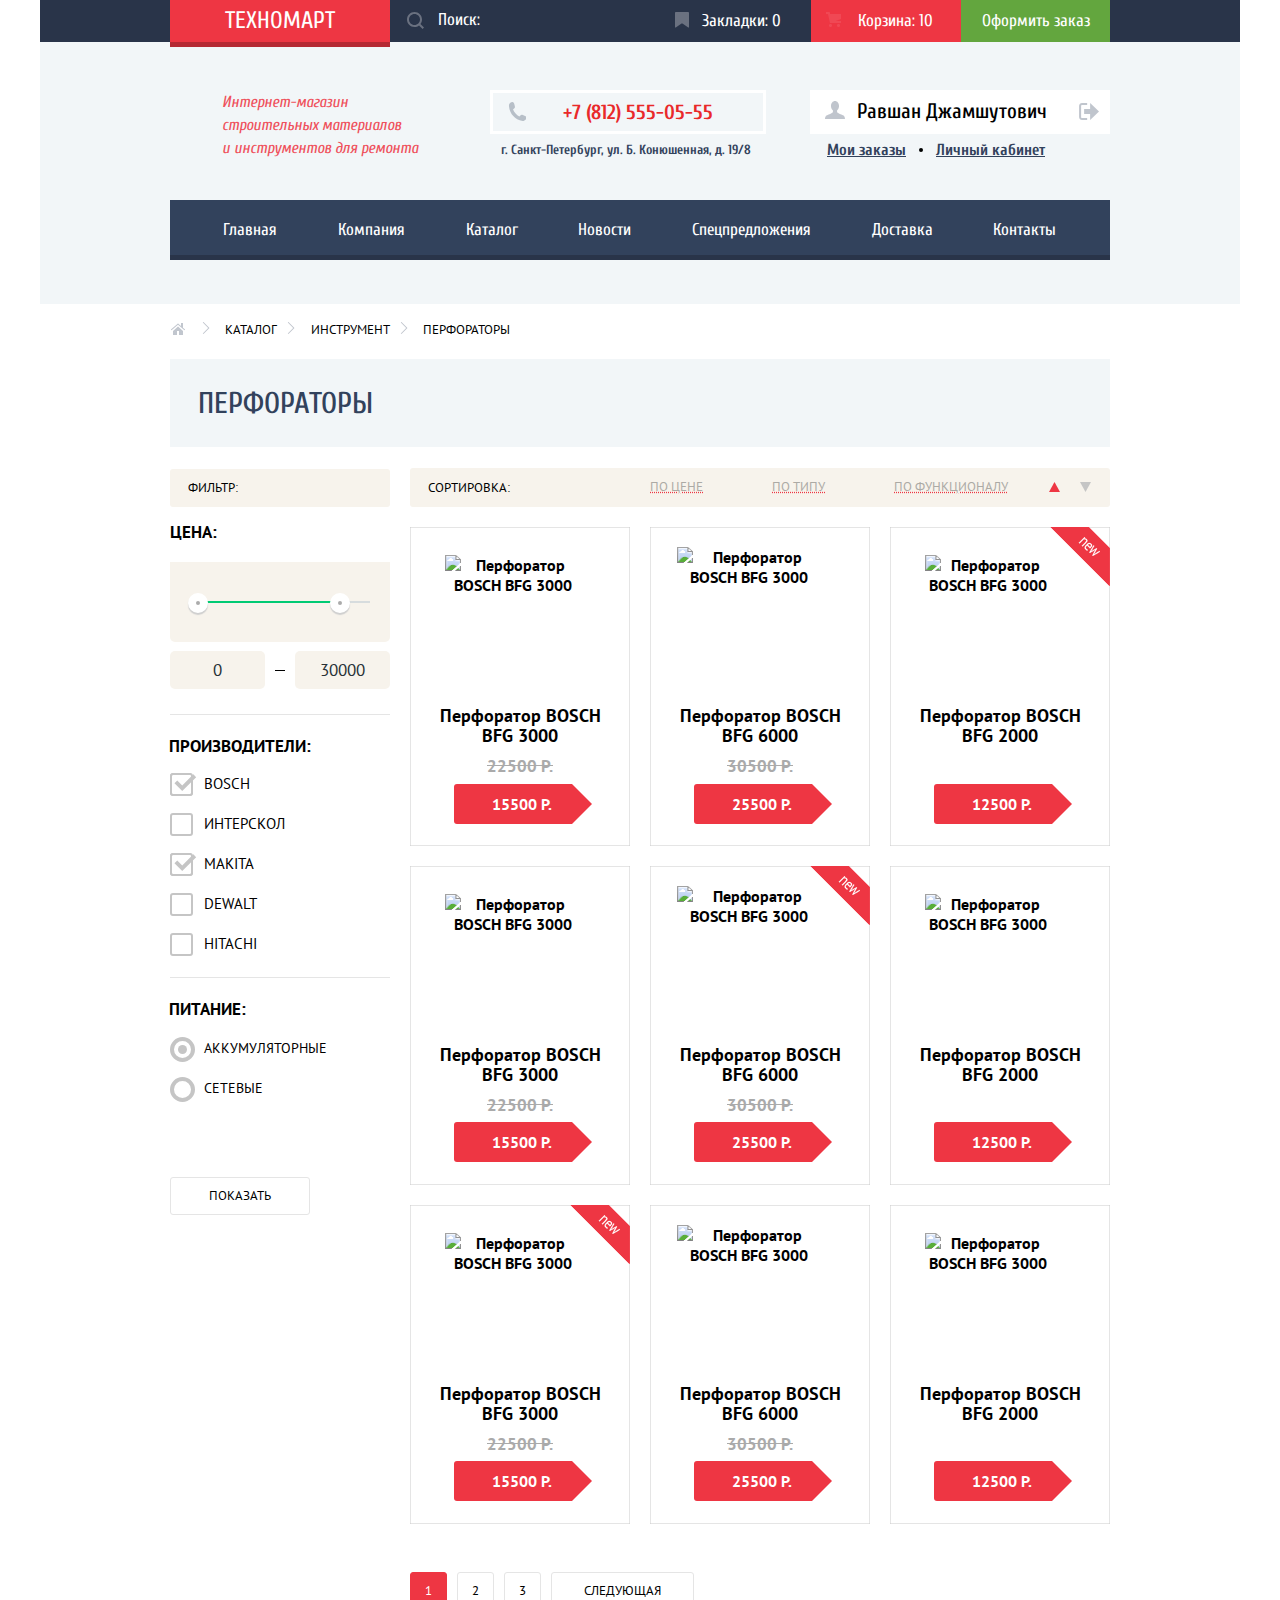
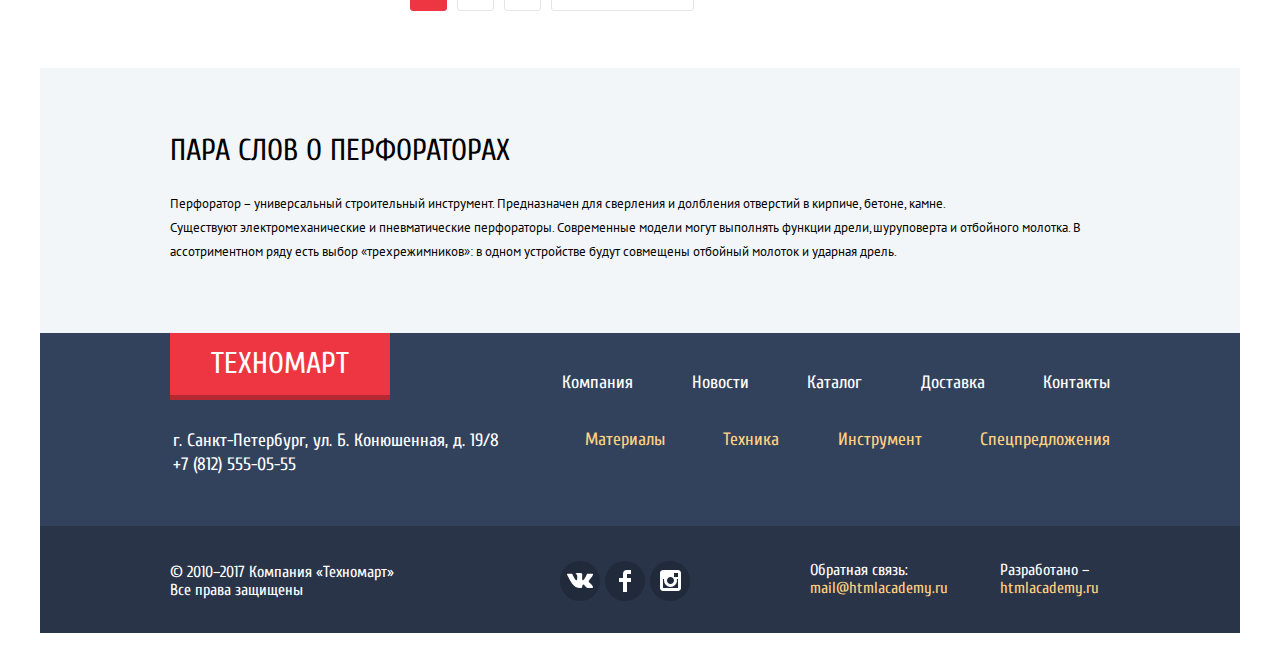
==== commit 87a9b34a: "еще несколько изменений" ====
--- a/catalog.html
+++ b/catalog.html
@@ -158,7 +158,7 @@
                   <a href="#" class="buy"><div class="cart-icon-buy"></div>Купить</a>
                   <a href="#" class="bookmark">В закладки</a>
                 </div>
-                <div class="image"><img src="img/content/Drill3000.jpg" width="218" height="168" alt="Перфоратор BOSCH BFG 3000"></div>
+                <div class="image"><img src="img/content/drill3000.jpg" width="218" height="168" alt="Перфоратор BOSCH BFG 3000"></div>
                 <div class="title">Перфоратор BOSCH BFG 3000</div>
                 <div class="discount">22500 Р.</div>
                 <div class="price">15500 Р.</div>
@@ -168,7 +168,7 @@
                 <a href="#" class="buy"><div class="cart-icon-buy"></div>Купить</a>
                 <a href="#" class="bookmark">В закладки</a>
             </div>
-            <div class="image"><img class="image-1" src="img/content/Drill6000.jpg" width="218" height="168" alt="Перфоратор BOSCH BFG 3000"></div>
+            <div class="image"><img class="image-1" src="img/content/drill6000.jpg" width="218" height="168" alt="Перфоратор BOSCH BFG 3000"></div>
             <div class="title">Перфоратор BOSCH BFG 6000</div>
             <div class="discount">30500 Р.</div>
             <div class="price">25500 Р.</div>
@@ -179,7 +179,7 @@
                 <a href="#" class="buy"><div class="cart-icon-buy"></div>Купить</a>
                 <a href="#" class="bookmark">В закладки</a>
             </div>
-            <div class="image"><img class="image-2" src="img/content/Drill2000.jpg" width="218" height="168" alt="Перфоратор BOSCH BFG 3000"></div>
+            <div class="image"><img class="image-2" src="img/content/drill2000.jpg" width="218" height="168" alt="Перфоратор BOSCH BFG 3000"></div>
             <div class="title">Перфоратор BOSCH BFG 2000</div>
             <div class="discount"></div>
             <div class="price">12500 Р.</div>
@@ -188,7 +188,7 @@
               <a href="#" class="buy"><div class="cart-icon-buy"></div>Купить</a>
               <a href="#" class="bookmark">В закладки</a>
             </div>
-            <div class="image"><img src="img/content/Drill3000.jpg" width="218" height="168" alt="Перфоратор BOSCH BFG 3000"></div>
+            <div class="image"><img src="img/content/drill3000.jpg" width="218" height="168" alt="Перфоратор BOSCH BFG 3000"></div>
             <div class="title">Перфоратор BOSCH BFG 3000</div>
             <div class="discount">22500 Р.</div>
             <div class="price price-2">15500 Р.</div>
@@ -199,7 +199,7 @@
                 <a href="#" class="buy"><div class="cart-icon-buy"></div>Купить</a>
                 <a href="#" class="bookmark">В закладки</a>
             </div>
-            <div class="image"><img class="image-1" src="img/content/Drill6000.jpg" width="218" height="168" alt="Перфоратор BOSCH BFG 3000"></div>
+            <div class="image"><img class="image-1" src="img/content/drill6000.jpg" width="218" height="168" alt="Перфоратор BOSCH BFG 3000"></div>
             <div class="title">Перфоратор BOSCH BFG 6000</div>
             <div class="discount">30500 Р.</div>
             <div class="price price-2">25500 Р.</div>
@@ -208,7 +208,7 @@
               <a href="#" class="buy"><div class="cart-icon-buy"></div>Купить</a>
               <a href="#" class="bookmark">В закладки</a>
             </div>
-            <div class="image"><img class="image-2" src="img/content/Drill2000.jpg" width="218" height="168" alt="Перфоратор BOSCH BFG 3000"></div>
+            <div class="image"><img class="image-2" src="img/content/drill2000.jpg" width="218" height="168" alt="Перфоратор BOSCH BFG 3000"></div>
             <div class="title">Перфоратор BOSCH BFG 2000</div>
             <div class="discount"></div>
             <div class="price price-2">12500 Р.</div>
@@ -219,7 +219,7 @@
                 <a href="#" class="buy"><div class="cart-icon-buy"></div>Купить</a>
                 <a href="#" class="bookmark">В закладки</a>
             </div>
-            <div class="image"><img src="img/content/Drill3000.jpg" width="218" height="168" alt="Перфоратор BOSCH BFG 3000"></div>
+            <div class="image"><img src="img/content/drill3000.jpg" width="218" height="168" alt="Перфоратор BOSCH BFG 3000"></div>
             <div class="title">Перфоратор BOSCH BFG 3000</div>
             <div class="discount">22500 Р.</div>
             <div class="price price-1">15500 Р.</div>
@@ -228,7 +228,7 @@
               <a href="#" class="buy"><div class="cart-icon-buy"></div>Купить</a>
               <a href="#" class="bookmark">В закладки</a>
             </div>
-            <div class="image"><img class="image-1" src="img/content/Drill6000.jpg" width="218" height="168" alt="Перфоратор BOSCH BFG 3000"></div>
+            <div class="image"><img class="image-1" src="img/content/drill6000.jpg" width="218" height="168" alt="Перфоратор BOSCH BFG 3000"></div>
             <div class="title">Перфоратор BOSCH BFG 6000</div>
             <div class="discount">30500 Р.</div>
             <div class="price price-1">25500 Р.</div>
@@ -237,7 +237,7 @@
               <a href="#" class="buy"><div class="cart-icon-buy"></div>Купить</a>
               <a href="#" class="bookmark">В закладки</a>
             </div>
-            <div class="image"><img class="image-2" src="img/content/Drill2000.jpg" width="218" height="168" alt="Перфоратор BOSCH BFG 3000"></div>
+            <div class="image"><img class="image-2" src="img/content/drill2000.jpg" width="218" height="168" alt="Перфоратор BOSCH BFG 3000"></div>
             <div class="title">Перфоратор BOSCH BFG 2000</div>
             <div class="discount"></div>
             <div class="price price-1">12500 Р.</div>
--- a/css/style.css
+++ b/css/style.css
@@ -591,16 +591,12 @@
     clip: rect(0 0 0 0);
     overflow: hidden;
 }
-/* СЕТКА */
-
 html,
 body {
     min-width: 1200px;
     min-height: 2249px;
 }
 .index-body {
-    /*временно для сетки*/
-
     background-image: url(../img/bakground/technomart-index-1000.jpg);
     background-repeat: no-repeat;
     background-size: 1200px 3151px;
@@ -1649,8 +1645,6 @@
     margin-bottom: 20px;
     margin-right: 0px;
     padding-top: 0px;
-    /* Временно для сетки */
-
     min-height: 146px;
     background-color: transparent;
     -webkit-box-shadow: inset 0 0 0 1px #eaeaea;
@@ -1949,8 +1943,6 @@
     flex-direction: column;
     width: 320px;
     margin-right: 50px;
-    /* Временно для сетки */
-
     min-height: 140px;
 }
 .logo-footer {
@@ -1958,8 +1950,6 @@
     padding: 0;
     margin-bottom: 27px;
     width: 220px;
-    /* Временно для сетки */
-
     min-height: 63px;
 }
 .find-us {
@@ -1968,7 +1958,6 @@
     width: 330px;
     padding-top: 2px;
     padding-left: 3px;
-    /* Временно для сетки */
 }
 .bottom-site-navigation {
     display: -webkit-box;
@@ -1981,8 +1970,6 @@
     -ms-flex-wrap: wrap;
     flex-wrap: wrap;
     width: 570px;
-    /* Временно для сетки */
-
     min-height: 140px;
     margin: 0;
     padding: 0;
@@ -2062,8 +2049,6 @@
     margin-right: 70px;
     margin-top: -16px;
     text-align: left;
-    /* Временно для сетки */
-
     padding-top: 37px;
     font-family: 'Cuprum', 'Arial', sans-serif;
     font-size: 16px;
@@ -2146,8 +2131,6 @@
     line-height: 18px;
     max-width: 100px;
 }
-/* Сетка для каталога */
-
 .catalog-body {
     background-color: #ffffff;
 }
@@ -2191,8 +2174,6 @@
     margin-left: 130px;
     margin-right: 130px;
     margin-bottom: 20px;
-    /* Временно для сетки */
-
     min-height: 12px;
     position: relative;
     list-style: url(../img/dec/icon-right-small.svg);
@@ -2221,16 +2202,6 @@
     height: 15px;
     background: url(../img/dec/icon-home.svg) no-repeat;
 }
-/*.breadcrumps li .icon-right-small {
-  position: absolute;
-  top: 2px;
-  left: -18px;
-  width: 15px;
-  height: 15px;
-  background: url(../img/dec/icon-right-small.svg) no-repeat;
-}
-*/
-
 .breadcrumps a {
     position: relative;
     font-family: 'PT Sans', 'Arial', sans-serif;
@@ -2250,8 +2221,6 @@
     padding-top: 30px;
     font-weight: 500;
     background-color: #f2f6f8;
-    /* Временно для сетки */
-
     min-height: 58px;
     text-transform: uppercase;
 }
@@ -2268,8 +2237,6 @@
 }
 .filters {
     width: 220px;
-    /* Временно для сетки */
-
     min-height: 1150px;
 }
 .fieldset {
@@ -2426,8 +2393,6 @@
 }
 .catalog {
     width: 700px;
-    /* Временно для сетки */
-
     min-height: 1150px;
 }
 .catalog-sorting {
@@ -2520,8 +2485,6 @@
     margin-bottom: 20px;
     margin-right: 0px;
     padding-top: 1px;
-    /* Временно для сетки */
-
     min-height: 318px;
     background-color: transparent;
     -webkit-box-shadow: inset 0 0 0 0.5px #ccc;
@@ -2569,8 +2532,6 @@
     margin-bottom: 20px;
     margin-right: 0px;
     padding-top: 1px;
-    /* Временно для сетки */
-
     min-height: 318px;
     background-color: transparent;
     -webkit-box-shadow: inset 0 0 0 1px #eaeaea;
@@ -2817,7 +2778,6 @@
     list-style: none;
     margin-top: -2px;
     margin-bottom: 2px;
-    /* Временно для сетки */
 }
 .pagination-list a:not(:last-of-type) {
     display: block;
@@ -2869,8 +2829,6 @@
     padding: 0 0px;
     margin: 0 auto;
     width: 1200px;
-    /* Временно для сетки */
-
     min-height: 260px;
     background-color: #f2f6f8;
 }
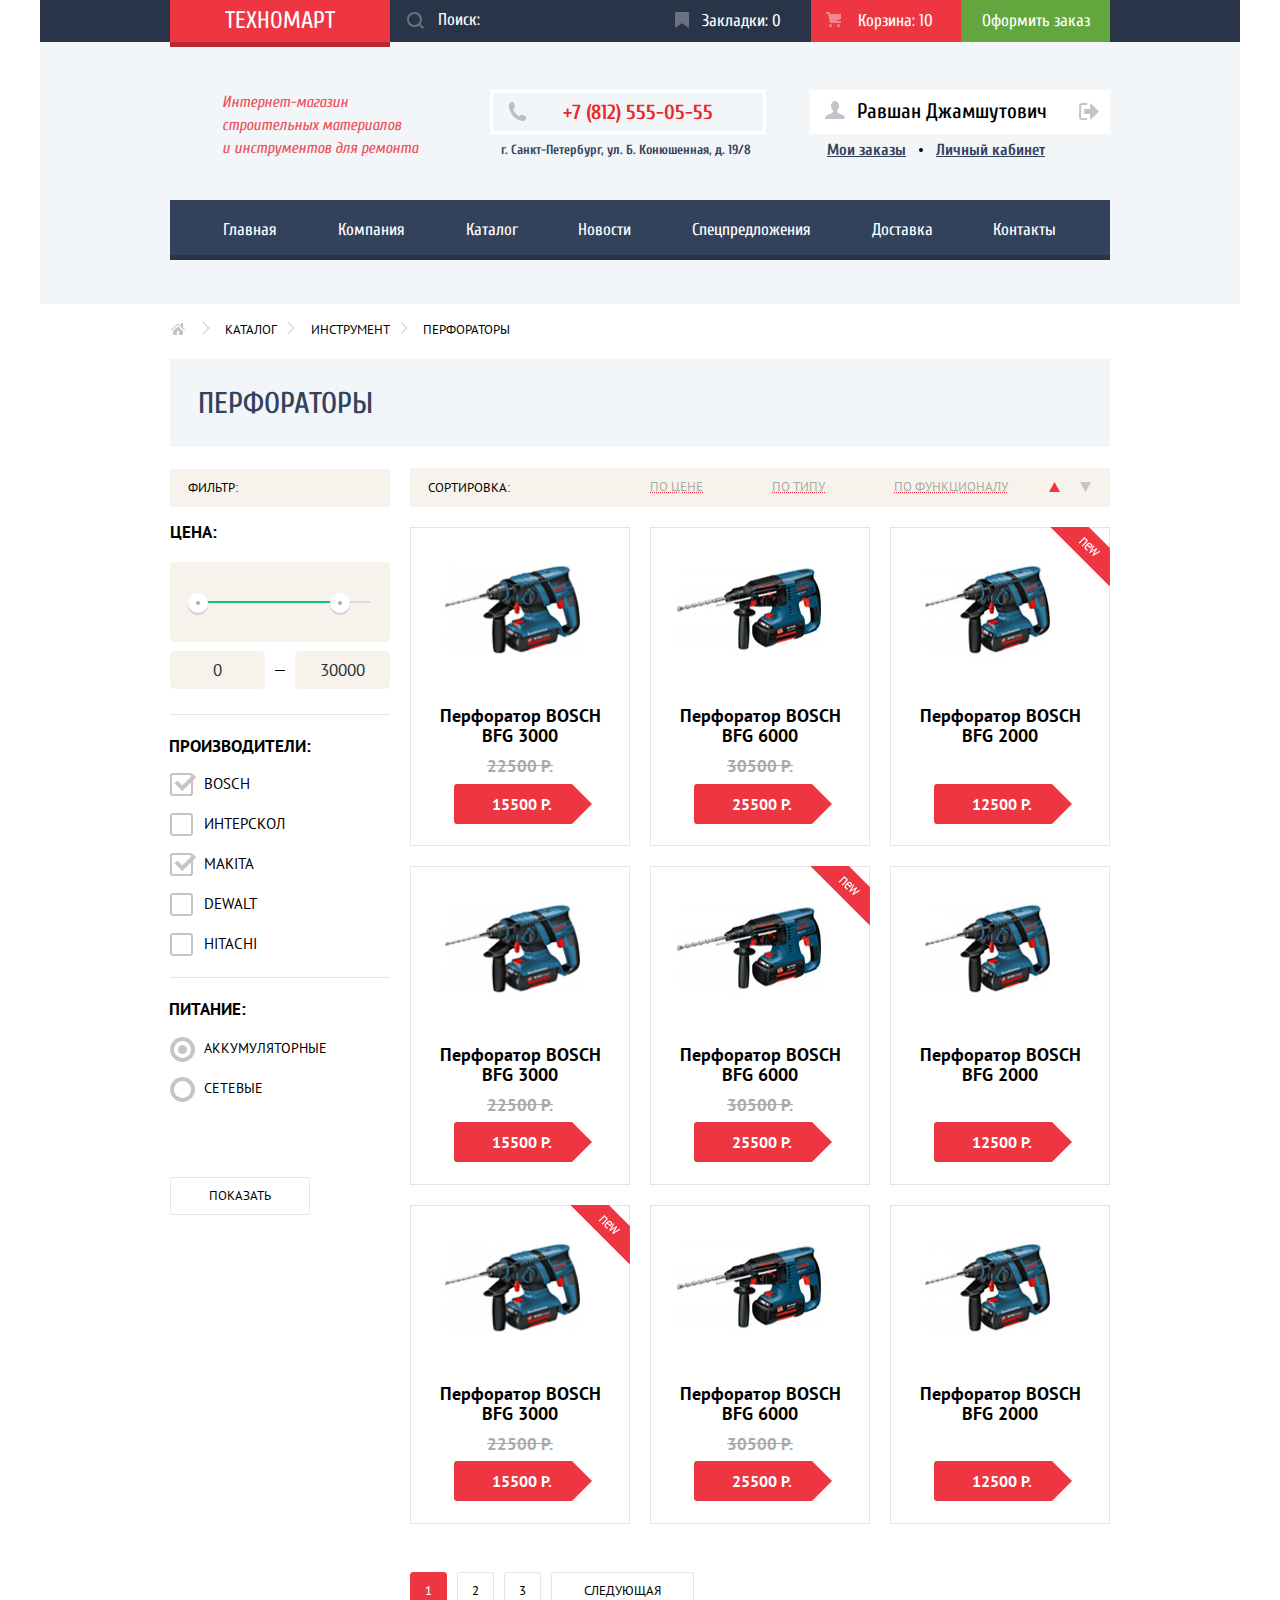
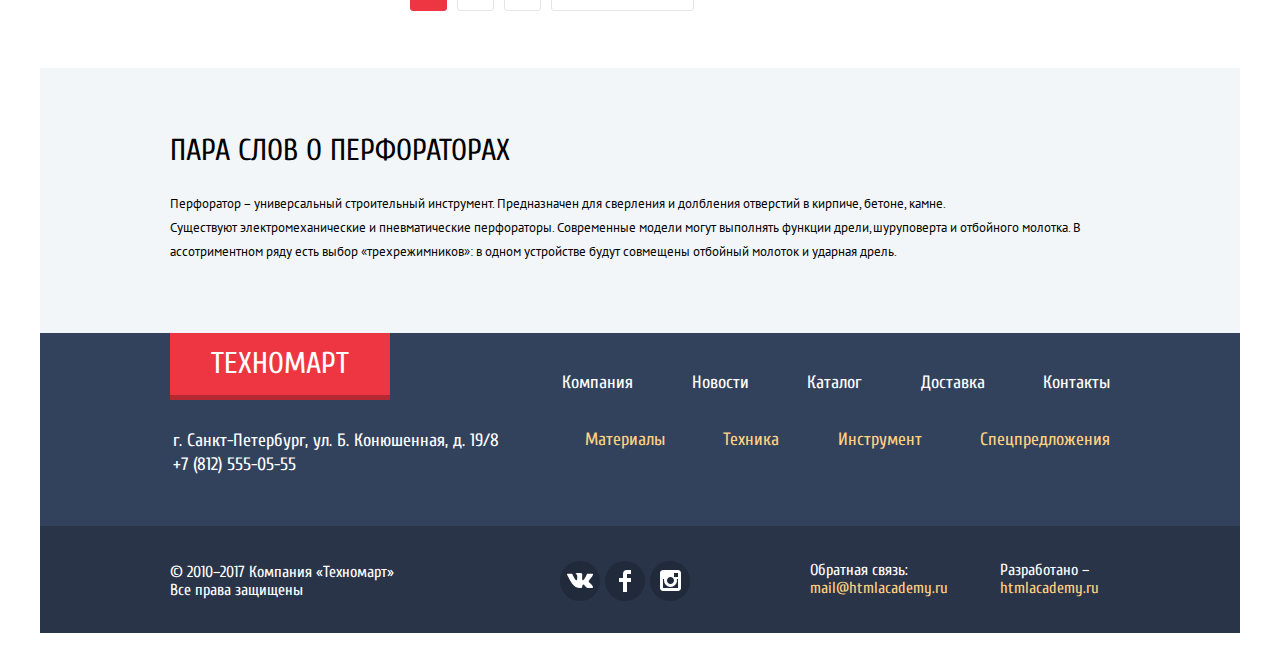
==== commit 76e5e295: "Исправления после второй проверки" ====
--- a/catalog.html
+++ b/catalog.html
@@ -10,52 +10,67 @@
   </head>
   <body class="catalog-body">
     <header class="main-header">
-    <nav class="interface">
-      <div class="interface-wrapper">
-      <div class="logo">
-        <a href="index.html" class="logo-link">ТЕХНОМАРТ</a>
+      <nav class="interface">
+        <div class="interface-wrapper">
+          <div class="logo">
+            <a href="index.html" class="logo-link">ТЕХНОМАРТ</a>
+          </div>
+          <form class="search">
+            <input type="search" placeholder="Поиск:">
+            <button class="search-icon" type="submit"></button>
+          </form>
+          <a href="marks.html" class="marks">
+            <div class="marks-icon"></div>
+            Закладки: 0<span class="number-of-marks"></span>
+          </a>
+          <a href="cart.html" class="cart">
+            <div class="cart-icon"></div>
+            Корзина: 10<span class="number-of-items"></span>
+          </a>
+          <a class="order" href="#">
+          Оформить заказ
+          </a>
+        </div>
+      </nav>
+      <div class="info-sign-wrapper">
+        <div class="about-us">
+          <p>Интернет-магазин
+            строительных материалов<span class="unseen">___</span>
+            и инструментов для ремонта
+          </p>
+        </div>
+        <section class="contact-information">
+          <h2 class="visually-hidden">Контакная информация</h2>
+          <div class="header-number">
+            <div class="icon-phone"></div>
+            +7 (812) 555-05-55
+          </div>
+          <span class="header-address">г. Санкт-Петербург, ул. Б. Конюшенная, д. 19/8</span>
+        </section>
+        <div class="invisible">
+          <section class="authorization">
+            <h2 class="visually-hidden">Авторизация</h2>
+            <a class="sign-in-icon sign-in" href="sign-up.html">
+              <div class="sign-icon"></div>
+              <span>Войти</span>
+            </a>
+            <a class="sign-up" href="sign-up.html">Регистрация</a>
+          </section>
+        </div>
+        <section class="authorized">
+          <h2 class="visually-hidden">Авторизован</h2>
+          <a class="signed-in" href="sign-up.html">
+            <span>Равшан Джамшутович</span>
+            <div class="user-icon"></div>
+            <div class="logout-icon"></div>
+          </a>
+          <div class="user-options">
+            <a href="#">Мои заказы</a>
+            <a href="#">Личный кабинет</a>
+          </div>
+        </section>
       </div>
-      <form class="search">
-        <input type="search" placeholder="Поиск:">
-        <button class="search-icon" type="submit"></button>
-      </form>
-      <a href="marks.html" class="marks">
-          <div class="marks-icon"></div>Закладки: 0<span class="number-of-marks"></span>
-      </a>
-      <a href="cart.html" class="cart">
-        <div class="cart-icon"></div>Корзина: 10<span class="number-of-items"></span>
-      </a>
-      <a class="order" href="#">
-        Оформить заказ
-      </a>
-    </div>
-    </nav>
-    <div class="info-sign-wrapper">
-      <div class="about-us">
-        <p>Интернет-магазин
-        строительных материалов<span class="unseen">___</span>
-        и инструментов для ремонта</p>
-      </div>
-      <section class="contact-information">
-        <h2 class="visually-hidden">Контакная информация</h2>
-        <div class="header-number"><div class="icon-phone"></div>+7 (812) 555-05-55</div>
-        <span class="header-address">г. Санкт-Петербург, ул. Б. Конюшенная, д. 19/8</span>
-      </section>
-      <div class="invisible"><section class="authorization">
-        <h2 class="visually-hidden">Авторизация</h2>
-        <a class="sign-in-icon sign-in" href="sign-up.html"><div class="sign-icon"></div><span>Войти</span></a>
-        <a class="sign-up" href="sign-up.html">Регистрация</a>
-      </section></div>
-      <section class="authorized">
-        <h2 class="visually-hidden">Авторизован</h2>
-        <a class="signed-in" href="sign-up.html"><span>Равшан Джамшутович</span><div class="user-icon"></div><div class="logout-icon"></div></a>
-        <div class="user-options">
-          <a href="#">Мои заказы</a>
-          <a href="#">Личный кабинет</a>
-        </div>
-      </section>
-    </div>
-    <nav class="header-site-navigation">
+      <nav class="header-site-navigation">
         <a href="index.html">Главная</a>
         <a href="about-us.html">Компания</a>
         <a href="catalog.html">Каталог</a>
@@ -63,81 +78,90 @@
         <a href="special-offers.html">Спецпредложения</a>
         <a href="delivery.html">Доставка</a>
         <a href="contacts.html">Контакты</a>
-    </nav>
+      </nav>
     </header>
     <main class="catalog-page">
-        <ul class="breadcrumps">
-          <li>
-            <a href="index.html" class="home"><div class="icon-home home"></div></a></li>
-          <li>
-            <div class="icon-right-small arrow"></div><a href="catalog.html">Каталог</a></li>
-          <li>
-            <div class="icon-right-small arrow"></div><a href="tools.html">Инструмент</a></li>
-          <li>
-            <div class="icon-right-small arrow"></div><a>Перфораторы</a></li>
-        </ul>
-        <div class="catalog-name">Перфораторы</div>
-        <div class="catalog-columns">
+      <ul class="breadcrumps">
+        <li>
+          <a href="index.html" class="home">
+            <div class="icon-home home"></div>
+          </a>
+        </li>
+        <li>
+          <div class="icon-right-small arrow"></div>
+          <a href="catalog.html">Каталог</a>
+        </li>
+        <li>
+          <div class="icon-right-small arrow"></div>
+          <a href="tools.html">Инструмент</a>
+        </li>
+        <li>
+          <div class="icon-right-small arrow"></div>
+          <a>Перфораторы</a>
+        </li>
+      </ul>
+      <div class="catalog-name">Перфораторы</div>
+      <div class="catalog-columns">
         <section class="filters">
           <form class="form" method="get" action="https://echo.htmlacademy.ru">
-          <h2 class="filter-head">Фильтр:<span></span></h2>
-          <div class="catalog-filtration">
-      <fieldset class="filter-item">
-        <legend>Цена:</legend>
-        <div class="range-filter">
-          <div class="range-controls">
-            <div class="scale">
-              <div class="bar"></div>
+            <h2 class="filter-head">Фильтр:<span></span></h2>
+            <div class="catalog-filtration">
+              <fieldset class="filter-item">
+                <legend>Цена:</legend>
+                <div class="range-filter">
+                  <div class="range-controls">
+                    <div class="scale">
+                      <div class="bar"></div>
+                    </div>
+                    <div class="toggle toggle-min"></div>
+                    <div class="toggle toggle-max"></div>
+                  </div>
+                  <div class="price-controls">
+                    <label class="min-price"><input name="min-price" type="text" value="0"></label>
+                    <label class="max-price"><input name="max-price" type="text" value="30000"></label>
+                  </div>
+                </div>
+              </fieldset>
             </div>
-            <div class="toggle toggle-min"></div>
-            <div class="toggle toggle-max"></div>
-          </div>
-          <div class="price-controls">
-            <label class="min-price"><input name="min-price" type="text" value="0"></label>
-            <label class="max-price"><input name="max-price" type="text" value="30000"></label>
-          </div>
-        </div>
-      </fieldset>
-        </div>
-        <fieldset class="fieldset">
-        <legend class="filter-brand">Производители:</legend>
-        <ul>
-          <li class="filter-option">
-            <input class="visually-hidden filter-input filter-input-checkbox" type="checkbox" name="bosch" id="filter-bosch" checked>
-            <label for="filter-bosch">Bosch</label>
-          </li>
-          <li class="filter-option">
-            <input class="visually-hidden filter-input filter-input-checkbox" type="checkbox" name="Интерскоп" id="filter-interscol" >
-            <label for="filter-interscol">Интерскол</label>
-          </li>
-          <li class="filter-option">
-            <input class="visually-hidden filter-input filter-input-checkbox" type="checkbox" name="Makita" id="filter-makita" checked>
-            <label for="filter-makita">Makita</label>
-          </li>
-          <li class="filter-option">
-            <input class="visually-hidden filter-input filter-input-checkbox" type="checkbox" name="Dewalt" id="filter-dewalt">
-            <label for="filter-dewalt">Dewalt</label>
-          </li>
-          <li class="filter-option">
-            <input class="visually-hidden filter-input filter-input-checkbox" type="checkbox" name="Hitachi" id="filter-murrays">
-            <label for="filter-murrays">Hitachi</label>
-          </li>
-        </ul>
-      </fieldset>
-      <fieldset class="fieldset">
-      <legend class="filter-supply">Питание:</legend>
-      <ul>
-        <li class="filter-option">
-          <input class="visually-hidden filter-input filter-input-radio" type="radio" value="battery" id="filter-battery" name="supply" checked>
-          <label for="filter-battery" class="filter-power">Аккумуляторные</label>
-        </li>
-        <li class="filter-option">
-          <input class="visually-hidden filter-input filter-input-radio" type="radio" value="network" id="filter-net" name="supply">
-          <label for="filter-net" class="filter-power">Сетевые</label>
-        </li>
-      </ul>
-    </fieldset>
-          <button class="show">Показать</button>
+            <fieldset class="fieldset">
+              <legend class="filter-brand">Производители:</legend>
+              <ul>
+                <li class="filter-option">
+                  <input class="visually-hidden filter-input filter-input-checkbox" type="checkbox" name="bosch" id="filter-bosch" checked>
+                  <label for="filter-bosch">Bosch</label>
+                </li>
+                <li class="filter-option">
+                  <input class="visually-hidden filter-input filter-input-checkbox" type="checkbox" name="Интерскоп" id="filter-interscol" >
+                  <label for="filter-interscol">Интерскол</label>
+                </li>
+                <li class="filter-option">
+                  <input class="visually-hidden filter-input filter-input-checkbox" type="checkbox" name="Makita" id="filter-makita" checked>
+                  <label for="filter-makita">Makita</label>
+                </li>
+                <li class="filter-option">
+                  <input class="visually-hidden filter-input filter-input-checkbox" type="checkbox" name="Dewalt" id="filter-dewalt">
+                  <label for="filter-dewalt">Dewalt</label>
+                </li>
+                <li class="filter-option">
+                  <input class="visually-hidden filter-input filter-input-checkbox" type="checkbox" name="Hitachi" id="filter-murrays">
+                  <label for="filter-murrays">Hitachi</label>
+                </li>
+              </ul>
+            </fieldset>
+            <fieldset class="fieldset">
+              <legend class="filter-supply">Питание:</legend>
+              <ul>
+                <li class="filter-option">
+                  <input class="visually-hidden filter-input filter-input-radio" type="radio" value="battery" id="filter-battery" name="supply" checked>
+                  <label for="filter-battery" class="filter-power">Аккумуляторные</label>
+                </li>
+                <li class="filter-option">
+                  <input class="visually-hidden filter-input filter-input-radio" type="radio" value="network" id="filter-net" name="supply">
+                  <label for="filter-net" class="filter-power">Сетевые</label>
+                </li>
+              </ul>
+            </fieldset>
+            <button class="show">Показать</button>
           </form>
         </section>
         <section class="catalog">
@@ -154,95 +178,125 @@
           </section>
           <ul class="catalog-list">
             <li class="catalog-item">
-                <div class="actions">
-                  <a href="#" class="buy"><div class="cart-icon-buy"></div>Купить</a>
-                  <a href="#" class="bookmark">В закладки</a>
-                </div>
-                <div class="image"><img src="img/content/drill3000.jpg" width="218" height="168" alt="Перфоратор BOSCH BFG 3000"></div>
-                <div class="title">Перфоратор BOSCH BFG 3000</div>
-                <div class="discount">22500 Р.</div>
-                <div class="price">15500 Р.</div>
-              </li>
-            <li class="catalog-item">
-              <div class="actions">
-                <a href="#" class="buy"><div class="cart-icon-buy"></div>Купить</a>
-                <a href="#" class="bookmark">В закладки</a>
-            </div>
-            <div class="image"><img class="image-1" src="img/content/drill6000.jpg" width="218" height="168" alt="Перфоратор BOSCH BFG 3000"></div>
-            <div class="title">Перфоратор BOSCH BFG 6000</div>
-            <div class="discount">30500 Р.</div>
-            <div class="price">25500 Р.</div>
-          </li>
+              <div class="actions">
+                <a href="#" class="buy">
+                  <div class="cart-icon-buy"></div>
+                  Купить
+                </a>
+                <a href="#" class="bookmark">В закладки</a>
+              </div>
+              <div class="image"><img src="img/content/Drill3000.jpg" width="218" height="168" alt="Перфоратор BOSCH BFG 3000"></div>
+              <div class="title">Перфоратор BOSCH BFG 3000</div>
+              <div class="discount">22500 Р.</div>
+              <div class="price">15500 Р.</div>
+            </li>
+            <li class="catalog-item">
+              <div class="actions">
+                <a href="#" class="buy">
+                  <div class="cart-icon-buy"></div>
+                  Купить
+                </a>
+                <a href="#" class="bookmark">В закладки</a>
+              </div>
+              <div class="image"><img class="image-1" src="img/content/Drill6000.jpg" width="218" height="168" alt="Перфоратор BOSCH BFG 3000"></div>
+              <div class="title">Перфоратор BOSCH BFG 6000</div>
+              <div class="discount">30500 Р.</div>
+              <div class="price">25500 Р.</div>
+            </li>
             <li class="catalog-item">
               <div class="flag flag-new">новинка</div>
               <div class="actions">
-                <a href="#" class="buy"><div class="cart-icon-buy"></div>Купить</a>
-                <a href="#" class="bookmark">В закладки</a>
-            </div>
-            <div class="image"><img class="image-2" src="img/content/drill2000.jpg" width="218" height="168" alt="Перфоратор BOSCH BFG 3000"></div>
-            <div class="title">Перфоратор BOSCH BFG 2000</div>
-            <div class="discount"></div>
-            <div class="price">12500 Р.</div>
-          </li>
-            <li class="catalog-item"><div class="actions">
-              <a href="#" class="buy"><div class="cart-icon-buy"></div>Купить</a>
-              <a href="#" class="bookmark">В закладки</a>
-            </div>
-            <div class="image"><img src="img/content/drill3000.jpg" width="218" height="168" alt="Перфоратор BOSCH BFG 3000"></div>
-            <div class="title">Перфоратор BOSCH BFG 3000</div>
-            <div class="discount">22500 Р.</div>
-            <div class="price price-2">15500 Р.</div>
-          </li>
+                <a href="#" class="buy">
+                  <div class="cart-icon-buy"></div>
+                  Купить
+                </a>
+                <a href="#" class="bookmark">В закладки</a>
+              </div>
+              <div class="image"><img class="image-2" src="img/content/Drill2000.jpg" width="218" height="168" alt="Перфоратор BOSCH BFG 3000"></div>
+              <div class="title">Перфоратор BOSCH BFG 2000</div>
+              <div class="discount"></div>
+              <div class="price">12500 Р.</div>
+            </li>
+            <li class="catalog-item">
+              <div class="actions">
+                <a href="#" class="buy">
+                  <div class="cart-icon-buy"></div>
+                  Купить
+                </a>
+                <a href="#" class="bookmark">В закладки</a>
+              </div>
+              <div class="image"><img src="img/content/Drill3000.jpg" width="218" height="168" alt="Перфоратор BOSCH BFG 3000"></div>
+              <div class="title">Перфоратор BOSCH BFG 3000</div>
+              <div class="discount">22500 Р.</div>
+              <div class="price price-2">15500 Р.</div>
+            </li>
             <li class="catalog-item">
               <div class="flag flag-new">новинка</div>
               <div class="actions">
-                <a href="#" class="buy"><div class="cart-icon-buy"></div>Купить</a>
-                <a href="#" class="bookmark">В закладки</a>
-            </div>
-            <div class="image"><img class="image-1" src="img/content/drill6000.jpg" width="218" height="168" alt="Перфоратор BOSCH BFG 3000"></div>
-            <div class="title">Перфоратор BOSCH BFG 6000</div>
-            <div class="discount">30500 Р.</div>
-            <div class="price price-2">25500 Р.</div>
-          </li>
-            <li class="catalog-item"><div class="actions">
-              <a href="#" class="buy"><div class="cart-icon-buy"></div>Купить</a>
-              <a href="#" class="bookmark">В закладки</a>
-            </div>
-            <div class="image"><img class="image-2" src="img/content/drill2000.jpg" width="218" height="168" alt="Перфоратор BOSCH BFG 3000"></div>
-            <div class="title">Перфоратор BOSCH BFG 2000</div>
-            <div class="discount"></div>
-            <div class="price price-2">12500 Р.</div>
-          </li>
+                <a href="#" class="buy">
+                  <div class="cart-icon-buy"></div>
+                  Купить
+                </a>
+                <a href="#" class="bookmark">В закладки</a>
+              </div>
+              <div class="image"><img class="image-1" src="img/content/Drill6000.jpg" width="218" height="168" alt="Перфоратор BOSCH BFG 3000"></div>
+              <div class="title">Перфоратор BOSCH BFG 6000</div>
+              <div class="discount">30500 Р.</div>
+              <div class="price price-2">25500 Р.</div>
+            </li>
+            <li class="catalog-item">
+              <div class="actions">
+                <a href="#" class="buy">
+                  <div class="cart-icon-buy"></div>
+                  Купить
+                </a>
+                <a href="#" class="bookmark">В закладки</a>
+              </div>
+              <div class="image"><img class="image-2" src="img/content/Drill2000.jpg" width="218" height="168" alt="Перфоратор BOSCH BFG 3000"></div>
+              <div class="title">Перфоратор BOSCH BFG 2000</div>
+              <div class="discount"></div>
+              <div class="price price-2">12500 Р.</div>
+            </li>
             <li class="catalog-item">
               <div class="flag flag-new">новинка</div>
               <div class="actions">
-                <a href="#" class="buy"><div class="cart-icon-buy"></div>Купить</a>
-                <a href="#" class="bookmark">В закладки</a>
-            </div>
-            <div class="image"><img src="img/content/drill3000.jpg" width="218" height="168" alt="Перфоратор BOSCH BFG 3000"></div>
-            <div class="title">Перфоратор BOSCH BFG 3000</div>
-            <div class="discount">22500 Р.</div>
-            <div class="price price-1">15500 Р.</div>
-          </li>
-            <li class="catalog-item"><div class="actions">
-              <a href="#" class="buy"><div class="cart-icon-buy"></div>Купить</a>
-              <a href="#" class="bookmark">В закладки</a>
-            </div>
-            <div class="image"><img class="image-1" src="img/content/drill6000.jpg" width="218" height="168" alt="Перфоратор BOSCH BFG 3000"></div>
-            <div class="title">Перфоратор BOSCH BFG 6000</div>
-            <div class="discount">30500 Р.</div>
-            <div class="price price-1">25500 Р.</div>
-          </li>
-            <li class="catalog-item"><div class="actions">
-              <a href="#" class="buy"><div class="cart-icon-buy"></div>Купить</a>
-              <a href="#" class="bookmark">В закладки</a>
-            </div>
-            <div class="image"><img class="image-2" src="img/content/drill2000.jpg" width="218" height="168" alt="Перфоратор BOSCH BFG 3000"></div>
-            <div class="title">Перфоратор BOSCH BFG 2000</div>
-            <div class="discount"></div>
-            <div class="price price-1">12500 Р.</div>
-          </li>
-
+                <a href="#" class="buy">
+                  <div class="cart-icon-buy"></div>
+                  Купить
+                </a>
+                <a href="#" class="bookmark">В закладки</a>
+              </div>
+              <div class="image"><img src="img/content/Drill3000.jpg" width="218" height="168" alt="Перфоратор BOSCH BFG 3000"></div>
+              <div class="title">Перфоратор BOSCH BFG 3000</div>
+              <div class="discount">22500 Р.</div>
+              <div class="price price-1">15500 Р.</div>
+            </li>
+            <li class="catalog-item">
+              <div class="actions">
+                <a href="#" class="buy">
+                  <div class="cart-icon-buy"></div>
+                  Купить
+                </a>
+                <a href="#" class="bookmark">В закладки</a>
+              </div>
+              <div class="image"><img class="image-1" src="img/content/Drill6000.jpg" width="218" height="168" alt="Перфоратор BOSCH BFG 3000"></div>
+              <div class="title">Перфоратор BOSCH BFG 6000</div>
+              <div class="discount">30500 Р.</div>
+              <div class="price price-1">25500 Р.</div>
+            </li>
+            <li class="catalog-item">
+              <div class="actions">
+                <a href="#" class="buy">
+                  <div class="cart-icon-buy"></div>
+                  Купить
+                </a>
+                <a href="#" class="bookmark">В закладки</a>
+              </div>
+              <div class="image"><img class="image-2" src="img/content/Drill2000.jpg" width="218" height="168" alt="Перфоратор BOSCH BFG 3000"></div>
+              <div class="title">Перфоратор BOSCH BFG 2000</div>
+              <div class="discount"></div>
+              <div class="price price-1">12500 Р.</div>
+            </li>
           </ul>
           <div class="pagination-list">
             <a href="page-1-perforators">1</a>
@@ -254,23 +308,24 @@
       </div>
       <section class="about-catalog-item">
         <h2 class="brief-info">Пара слов о перфораторах</h2>
-          <p>Перфоратор – универсальный строительный инструмент.  Предназначен для сверления и долбления отверстий в кирпиче, бетоне, камне.<br>
-            Существуют электромеханические и пневматические перфораторы.  Современные модели могут выполнять функции дрели,шуруповерта и отбойного молотка. В
-            ассотриментном ряду есть выбор «трехрежимников»: в одном устройстве будут совмещены отбойный молоток и ударная дрель.</p>
+        <p>Перфоратор – универсальный строительный инструмент.  Предназначен для сверления и долбления отверстий в кирпиче, бетоне, камне.<br>
+          Существуют электромеханические и пневматические перфораторы.  Современные модели могут выполнять функции дрели,шуруповерта и отбойного молотка. В
+          ассотриментном ряду есть выбор «трехрежимников»: в одном устройстве будут совмещены отбойный молоток и ударная дрель.
+        </p>
       </section>
-      </main>
-      <footer class="main-footer">
-        <div class="higher-footer">
-          <div class="logo-address-number">
-            <div class="logo-footer">
-              <a href="index.html" class="bottom-logo">ТЕХНОМАРТ</a>
-            </div>
-            <ul class="find-us">
-              <li>г. Санкт-Петербург, ул. Б. Конюшенная, д. 19/8</li>
-              <li class="number-footer">+7 (812) 555-05-55</li>
-            </ul>
-        </div>
-          <div class="bottom-site-navigation">
+    </main>
+    <footer class="main-footer">
+      <div class="higher-footer">
+        <div class="logo-address-number">
+          <div class="logo-footer">
+            <a href="index.html" class="bottom-logo">ТЕХНОМАРТ</a>
+          </div>
+          <ul class="find-us">
+            <li>г. Санкт-Петербург, ул. Б. Конюшенная, д. 19/8</li>
+            <li class="number-footer">+7 (812) 555-05-55</li>
+          </ul>
+        </div>
+        <div class="bottom-site-navigation">
           <nav class="site-navigation-bottom">
             <ul class="uncolored">
               <li><a href="about-us.html">Компания</a></li>
@@ -287,17 +342,24 @@
             </ul>
           </nav>
         </div>
-    </div>
-        <div class="low-footer">
-          <div class="content-low-footer">
+      </div>
+      <div class="low-footer">
+        <div class="content-low-footer">
           <div class="copyright">
             <p>&copy; 2010–2017 Компания «Техномарт»
-            Все права защищены</p>
+              Все права защищены
+            </p>
           </div>
           <div class="social">
-            <a class="social-button" href="#"><div class="vk"></div></a>
-            <a class="social-button" href="#"><div class="facebook"></div></a>
-            <a class="social-button" href="#"><div class="instagram"></div></a>
+            <a class="social-button" href="#">
+              <div class="vk"></div>
+            </a>
+            <a class="social-button" href="#">
+              <div class="facebook"></div>
+            </a>
+            <a class="social-button" href="#">
+              <div class="instagram"></div>
+            </a>
           </div>
           <p class="feedback">
             Обратная связь:
@@ -308,36 +370,36 @@
             <a href="https://htmlacademy.ru/intensive/htmlcss" class="colored">htmlacademy.ru</a>
           </p>
         </div>
-        </div>
-      </footer>
-      <section class="modal modal-write-us">
-        <h2 class="visually-hidden">Окно отправки письма</h2>
-        <div class="upper-modal-part">
-          <form class="write-us-form" action="index.html" method="post">
+      </div>
+    </footer>
+    <section class="modal modal-write-us">
+      <h2 class="visually-hidden">Окно отправки письма</h2>
+      <div class="upper-modal-part">
+        <form class="write-us-form" action="index.html" method="post">
           <p class="write-us-item">
             <label  for="user-name">Ваше имя</label>
             <input id="user-name" type="text" name="name" value="" placeholder="Представьтесь, пожалуйста">
           </p>
           <p class="write-us-item">
-              <label for="user-email">Ваш e-mail:</label>
-              <input id="user-email" type="text" name="email" value="" placeholder="Для отправки отчёта">
+            <label for="user-email">Ваш e-mail:</label>
+            <input id="user-email" type="text" name="email" value="" placeholder="Для отправки отчёта">
           </p>
           <p class="write-us-item">
-              <label for="letter-text">Текст письма:</label>
-              <input id="letter-text" type="password" name="letter" value="" class="letter" placeholder="В свободной форме">
-          </p>
-        <div class="bottom-modal-part">
-          <button class="button" type="submit">Отправить</button>
-        </div>
+            <label for="letter-text">Текст письма:</label>
+            <input id="letter-text" type="password" name="letter" value="" class="letter" placeholder="В свободной форме">
+          </p>
+          <div class="bottom-modal-part">
+            <button class="button" type="submit">Отправить</button>
+          </div>
         </form>
       </div>
-          <button class="modal-close" type="button">Закрыть</button>
-      </section>
-      <section class="modal modal-map">
-        <h2 class="visually-hidden">Как до нас добраться</h2>
-        <p><img src="img/content/map-popup.jpg" width="940" height="446" alt="Карта"></p>
-        <button class="modal-close" type="button">Закрыть</button>
-      </section>
-      <script src="js/script.js"></script>
+      <button class="modal-close" type="button">Закрыть</button>
+    </section>
+    <section class="modal modal-map">
+      <h2 class="visually-hidden">Как до нас добраться</h2>
+      <p><img src="img/content/map-popup.jpg" width="940" height="446" alt="Карта"></p>
+      <button class="modal-close" type="button">Закрыть</button>
+    </section>
+    <script src="js/script.js"></script>
   </body>
 </html>
--- a/css/style.css
+++ b/css/style.css
@@ -218,6 +218,7 @@
     line-height: 24px;
     font-weight: 500;
     color: #000000;
+    max-width: 200px;
 }
 .description-2 {
     font-family: 'PT Sans', 'Arial', sans-serif;
@@ -226,6 +227,16 @@
     font-weight: 500;
     color: #000000;
     max-width: 400px;
+}
+.description-5 {
+    font-family: 'PT Sans', 'Arial', sans-serif;
+    font-size: 13px;
+    line-height: 24px;
+    font-weight: 500;
+    color: #000000;
+    max-width: 400px;
+    padding-top: -3px;
+    max-width: 275px;
 }
 .transport-heading {
     font-family: 'PT Sans', 'Arial', sans-serif;
@@ -805,7 +816,8 @@
     bottom: 14px;
     width: 20px;
     height: 16px;
-    background: url(../img/dec/cart-icon-white.svg) no-repeat 0 0;
+    background: url(../img/dec/icon-cart.svg) no-repeat 0 0;
+    opacity: 1;
 }
 .cart:active {
     background-color: #161d29;
@@ -816,7 +828,8 @@
     bottom: 14px;
     width: 20px;
     height: 16px;
-    background: url(../img/dec/cart-icon.svg) no-repeat 0 0;
+    background: url(../img/dec/icon-cart.svg) no-repeat 0 0;
+    opacity: 0.4;
 }
 .cart .cart-icon {
     position: absolute;
@@ -824,7 +837,8 @@
     bottom: 14px;
     width: 20px;
     height: 16px;
-    background: url(../img/dec/cart-icon.svg) no-repeat 0 0;
+    background: url(../img/dec/icon-cart.svg) no-repeat 0 0;
+    opacity: 0.4;
 }
 .order {
     display: block;
@@ -1728,11 +1742,11 @@
     background-color: #32425c;
     color: #ffffff;
 }
-.information-list .picture-swapping:last-of-type {
+.information-list .picture-swapping:first-of-type {
     background-color: #ffffff;
     border-color: #ffffff;
     color: #32425c;
-    font-weight: normal;
+    font-weight: bold;
 }
 .information-list .picture-swapping:nth-of-type(2) {
     border-top: 0.5px solid #4d637b;
@@ -2317,10 +2331,9 @@
   left: -34px;
   width: 28px;
   height: 25px;
-  background: url('../img/dec/checkbox-on-dark.svg');
+  background: url('../img/dec/checkbox-on-dark.png');
   background-repeat: no-repeat;
   background-position: 0 0;
-  opacity: 0.28;
 }
 .filter-input-radio + label::before {
     content: '';
@@ -2593,7 +2606,8 @@
     top: 7px;
     width: 15px;
     height: 15px;
-    background: url(../img/dec/cart-icon.svg) no-repeat 0 0;
+    background: url(../img/dec/icon-cart.svg) no-repeat 0 0;
+    opacity: 0.4;
 }
 .catalog-item .actions .bookmark {
     color: #32425c;
